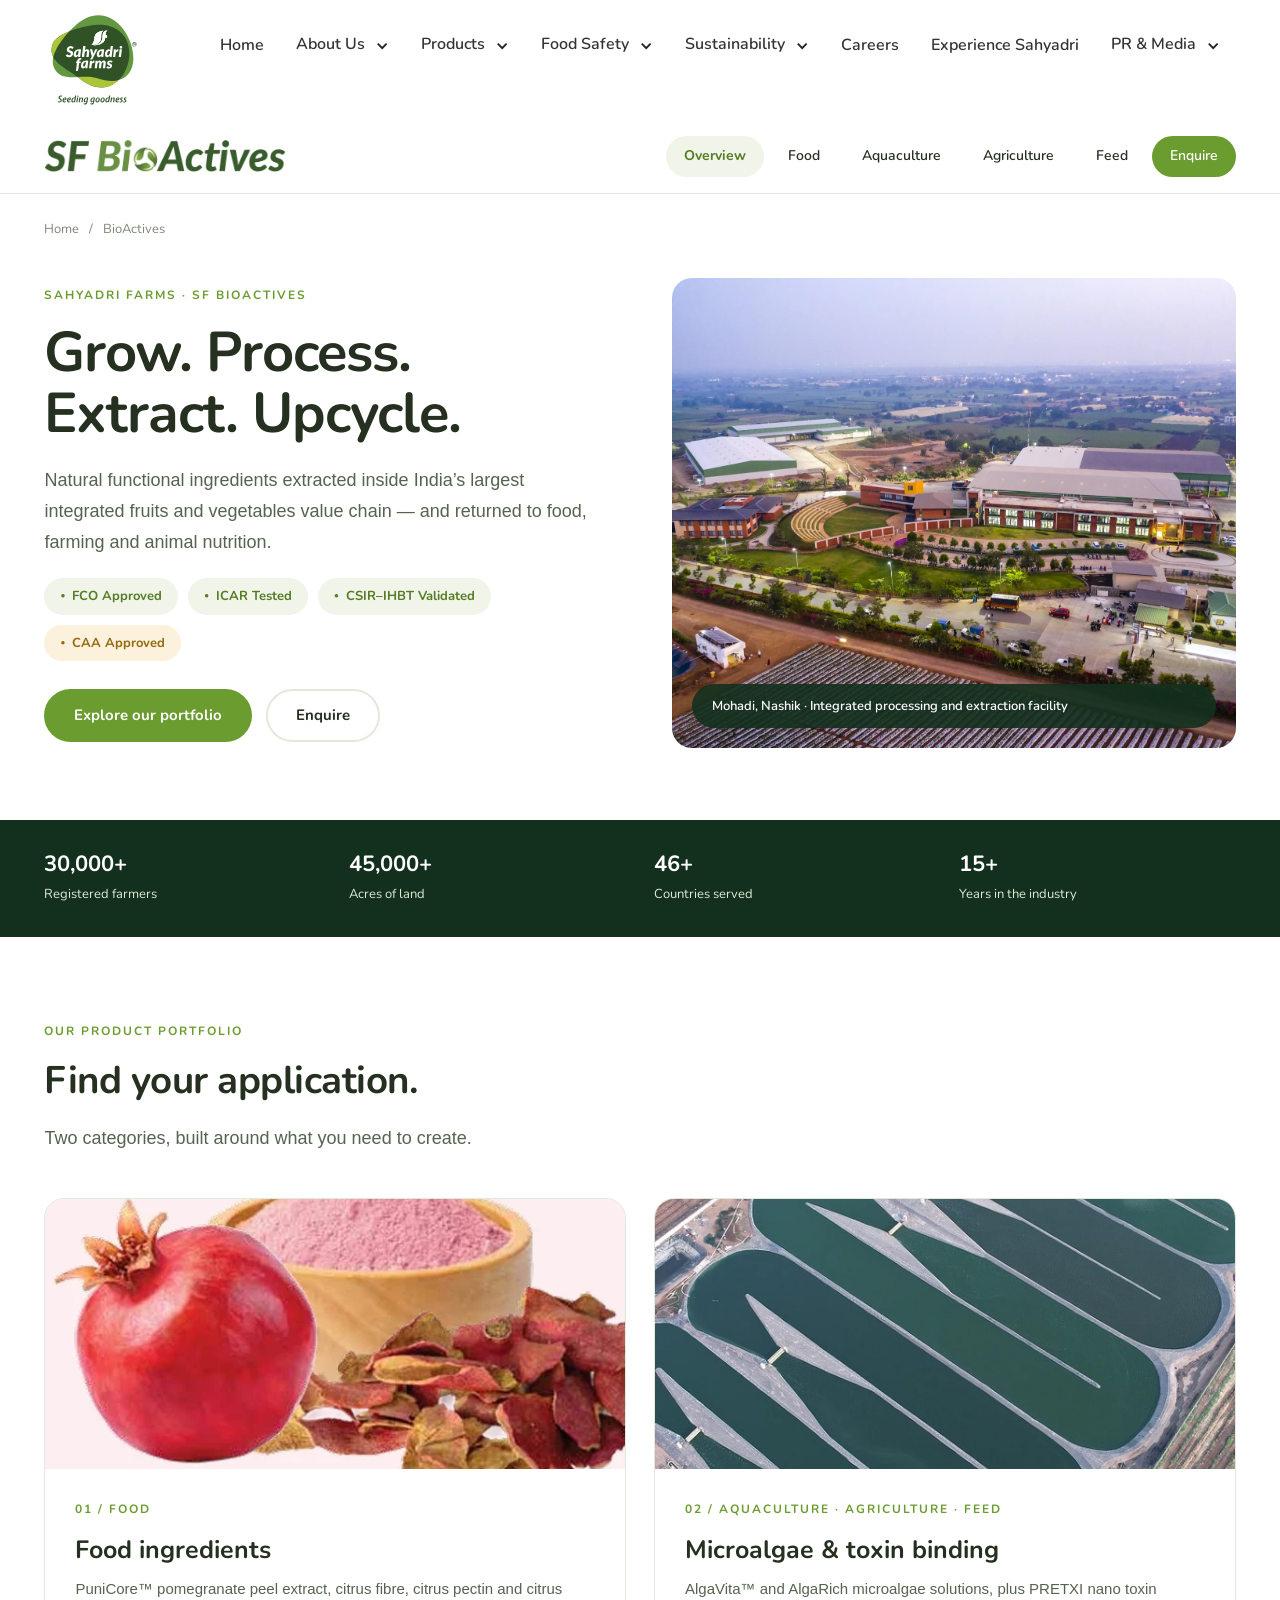
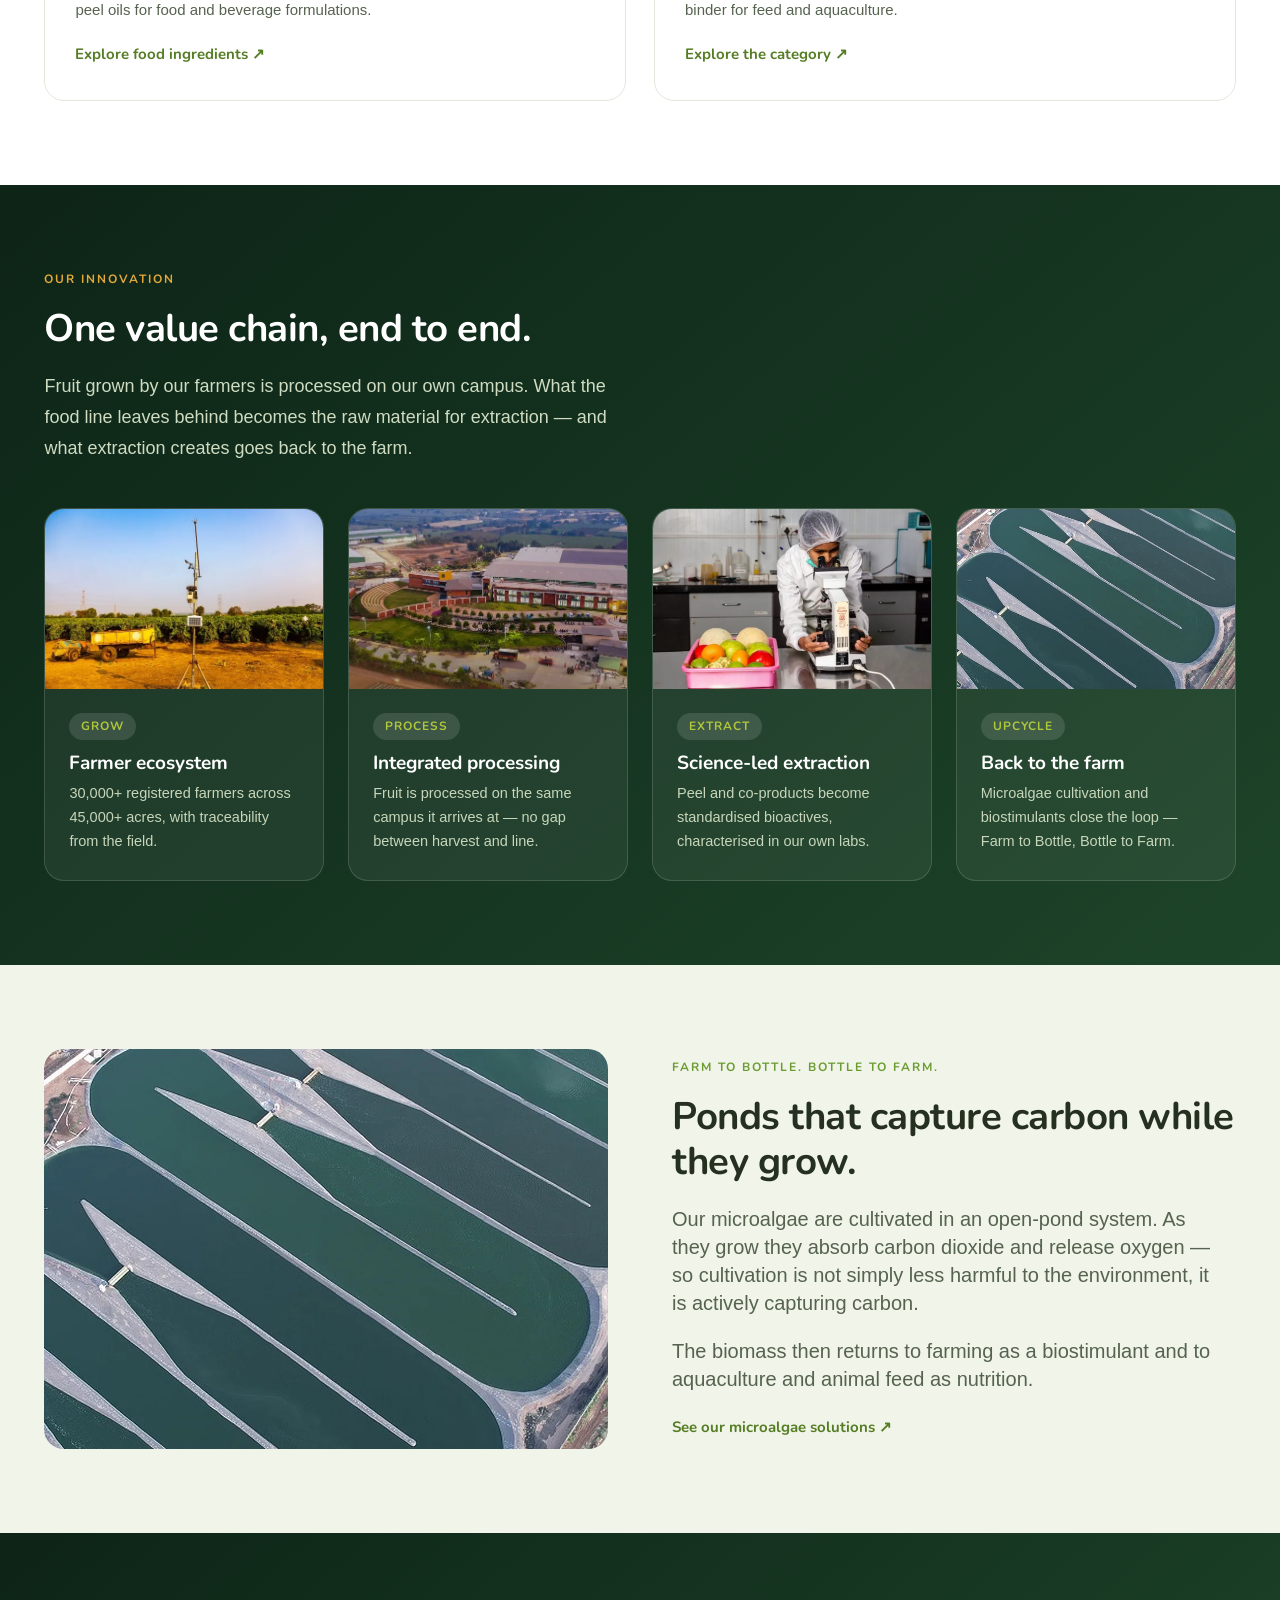
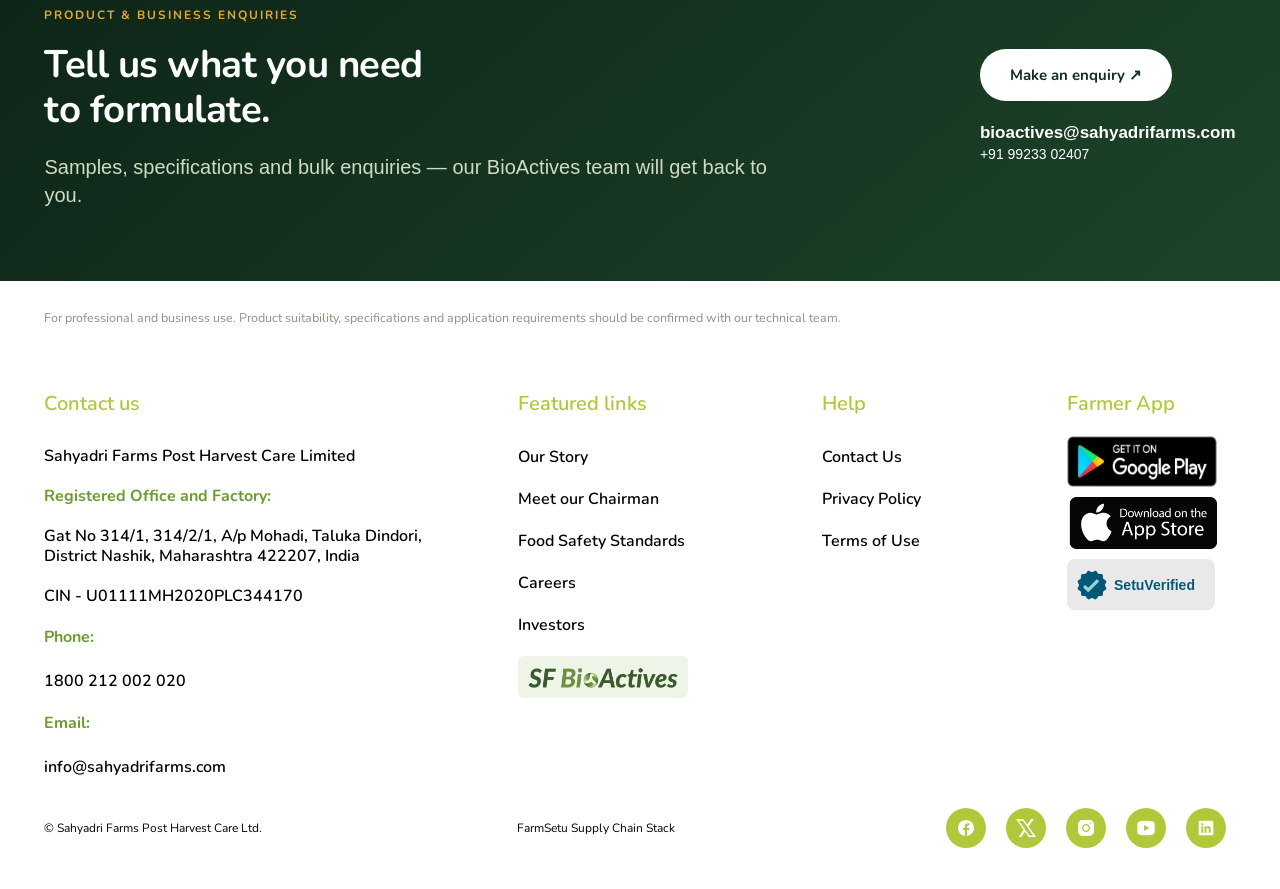
==== bio-actives.html @ c72c494b "Add SF BioActives standalone site Split the SF BioActives section out of the full sfpcl1a.webflow.io" ====
<!DOCTYPE html><html lang="en" data-wf-site="62551fa7bee8db16e944f95d" data-wf-page="6451f20de6ab51c11d7281f7"><head><meta charset="utf-8"><meta name="viewport" content="width=device-width,initial-scale=1"><title>Natural functional ingredients | SF BioActives</title><link rel="icon" href="assets/logo%20(1)%20(2).webp"><link rel="stylesheet" href="assets/site-fonts.css"><link rel="stylesheet" href="assets/webflow-shared.css"><style>.w-webflow-badge{display:none!important}</style><meta name="description" content="Explore food ingredients, microalgae and toxin binder solutions from Sahyadri Farms."><meta property="og:title" content="Natural functional ingredients | SF BioActives"><meta property="og:description" content="Explore food ingredients, microalgae and toxin binder solutions from Sahyadri Farms."><link rel="stylesheet" href="assets/bio-actives.css?v=v15"></head><body><a href="#bio-main" style="position:absolute;left:-10000px" onfocus="this.style.left='12px'" onblur="this.style.left='-10000px'">Skip to content</a><div bind="11a788a2-a2bd-2140-ccd1-12ca644b210e" class="header-section-2"><div data-animation="default" class="navbar11_component w-nav" data-easing2="ease" data-easing="ease" data-collapse="medium" data-w-id="b6bd13ec-e638-4af0-0da8-ce3b8dacf3e6" role="banner" data-duration="400" bind="b6bd13ec-e638-4af0-0da8-ce3b8dacf3e6"><div class="main-header-container"><a href="https://www.sahyadrifarms.com/" class="navbar11_logo-link w-nav-brand"><img src="assets/625cf519082278b79e72983f_Sahyadri_logo_size_5.54_in%20(1)-ai.svg" loading="lazy" alt="" class="main-header-logo"></a><a href="https://www.townscript.com/e/copy-of-the-vineyard-ultra-413204?fbclid=IwAR3aPaO8YxBANcYs_qrwce-fTKvbnLHiBgy1yIb55xZbuguWOdaVI-juPLk" class="navbar11_logo-link-copy w-nav-brand"><img src="assets/SF%20ultra%20marathon%20logo-3.png" loading="lazy" alt="" class="main-header-logo-copy"></a><nav role="navigation" class="navbar11_menu w-nav-menu"><a href="https://www.sahyadrifarms.com/" class="nav-link-caeers w-nav-link"><strong class="text-careers">Home</strong></a><div data-hover="true" data-delay="100" bind="b6bd13ec-e638-4af0-0da8-ce3b8dacf3ed" data-w-id="b6bd13ec-e638-4af0-0da8-ce3b8dacf3ed" class="navbar11_menu-dropdown w-dropdown"><div class="navbar11_dropdown-toggle w-dropdown-toggle"><div bind="b6bd13ec-e638-4af0-0da8-ce3b8dacf3ef" class="dropdown-icon w-icon-dropdown-toggle"></div><div><a href="bio-actives.html"><strong class="bold-text-3">About Us</strong></a></div></div><nav class="navbar11_dropdown-list w-dropdown-list"><div class="navbar11_dropdown-link-list"><a href="https://www.sahyadrifarms.com/about-us/our-story" class="navbar11_dropdown-link w-inline-block"><div class="navbar11_text-wrapper"><div class="text-weight-semibold-3">Our story</div></div></a><a href="https://www.sahyadrifarms.com/about-us/our-team" class="navbar11_dropdown-link w-inline-block"><div class="navbar11_text-wrapper"><div class="text-weight-semibold-3">Our team</div></div></a><a href="https://www.sahyadrifarms.com/about-us/milestones" class="navbar11_dropdown-link w-inline-block"><div class="navbar11_text-wrapper"><div class="text-weight-semibold-3">Milestones</div></div></a><div data-hover="true" data-delay="100" bind="15b63626-a4bf-45bc-46a3-632dfaaf27cf" class="navbar11_menu-dropdown w-dropdown"><div class="navbar11_dropdown-toggle-sub-text w-dropdown-toggle"><div bind="15b63626-a4bf-45bc-46a3-632dfaaf27d1" class="dropdown-icon-copy w-icon-dropdown-toggle"></div><div><a href="bio-actives.html"><strong class="bold-text-3">Infrastructure</strong></a></div></div><nav class="navbar11_dropdown-list-copy w-dropdown-list"><div class="navbar11_dropdown-link-list"><a href="https://www.sahyadrifarms.com/post-harvest-infrastructure" class="navbar11_dropdown-link w-inline-block"><div class="navbar11_text-wrapper"><div class="text-weight-semibold-3">Post Harvest Infrastructure</div></div></a><a href="https://www.sahyadrifarms.com/about-us/infrastructure/ffc" class="navbar11_dropdown-link w-inline-block"><div class="navbar11_text-wrapper"><div class="text-weight-semibold-3">FFC</div></div></a></div></nav></div><a href="https://www.sahyadrifarms.com/about-us/skill-development-centre" class="nav-link-text w-inline-block"><div class="navbar11_text-wrapper"><div class="text-weight-semibold-3">Skill Development Centre</div></div></a><a href="https://www.sahyadrifarms.com/investor-relation" class="navbar11_dropdown-link w-inline-block"><div class="navbar11_text-wrapper"><div class="text-weight-semibold-3">Investor Relation</div></div></a></div></nav></div><div data-hover="true" data-delay="0" bind="0b17d4a0-3c8b-4c86-a14d-f7b609b84024" data-w-id="0b17d4a0-3c8b-4c86-a14d-f7b609b84024" class="navbar11_menu-dropdown w-dropdown"><div class="navbar11_dropdown-toggle w-dropdown-toggle"><div bind="0b17d4a0-3c8b-4c86-a14d-f7b609b84026" class="dropdown-icon w-icon-dropdown-toggle"></div><div><a href="bio-actives.html"><strong class="bold-text-3">Products</strong></a></div></div><nav class="pr-nav-dropdown-productt w-dropdown-list"><div class="w-layout-hflex navbar11_dropdown-link-list"><a id="w-node-da858071-4df8-c5ae-22c6-a2f4bd5f49c7-644b210e" href="https://www.sahyadrifarms.com/products/core-crops" class="navbar11_dropdown-link w-inline-block"><div class="navbar11_text-wrapper"><div class="text-weight-semibold-3">Core Crops</div></div></a><a id="w-node-_67d35d69-6214-52e3-e295-047407137557-644b210e" href="https://www.sahyadrifarms.com/products/fresh-fruits" class="navbar11_dropdown-link w-inline-block"><div class="navbar11_text-wrapper"><div class="text-weight-semibold-3">Fresh Fruits</div></div></a><a id="w-node-af5e341f-6a73-9f05-b60d-8ca0737c4cc0-644b210e" href="https://www.sahyadrifarms.com/products/processed-fruits-and-vegetables" class="navbar11_dropdown-link w-inline-block"><div class="navbar11_text-wrapper"><div class="text-weight-semibold-3">Processed Foods</div></div></a><a id="w-node-e33461f8-f2d6-d352-ce09-63bb4c4eca9b-644b210e" href="https://www.sahyadrifarms.com/products/dry-fruits" class="navbar11_dropdown-link w-inline-block"><div><div class="text-weight-semibold-3 navbar11_text-wrapper">Dry Fruits</div></div></a><a id="w-node-_27b6adea-e498-46dc-8285-75a53d129d1d-644b210e" href="https://www.sahyadrifarms.com/frozen-vegetables-wholesale-preservative-free-fruits" class="navbar11_dropdown-link w-inline-block"><div><div class="text-weight-semibold-3 navbar11_text-wrapper">Kitchen Culture</div></div></a><a id="w-node-_5c007fb4-c5d6-a3aa-c84e-1dca9c32ca34-644b210e" href="https://www.sahyadrifarms.com/juice-farm" class="navbar11_dropdown-link hide w-inline-block"><div><div class="text-weight-semibold-3 navbar11_text-wrapper">The Juice Farm </div></div></a><div data-delay="0" data-hover="true" bind="e8865852-1b2f-7567-b86a-7f9b32fd15e5" class="navbar11_menu-dropdown bio hidden w-dropdown"><div class="navbar11_dropdown-toggle bio w-dropdown-toggle"><div bind="e8865852-1b2f-7567-b86a-7f9b32fd15e7" class="dropdown-icon bio-copy w-icon-dropdown-toggle"></div><div class="bold-text-3">Dried Segment</div></div><nav class="pr-nav-dropdown-productt w-dropdown-list"><div class="navbar11_dropdown-link-list"><a id="w-node-a6696567-4bce-60db-64bb-36cdc163b714-644b210e" href="https://www.sahyadrifarms.com/spray-dried" class="navbar11_dropdown-link w-inline-block"><div class="navbar11_text-wrapper"><div class="text-weight-semibold-3">Spray dried</div></div></a><a id="w-node-_98943e55-61ae-a568-8b3b-99ba9d7e6d6a-644b210e" href="https://www.sahyadrifarms.com/freeze-dried" class="navbar11_dropdown-link w-inline-block"><div class="navbar11_text-wrapper"><div class="text-weight-semibold-3">Freeze dried</div></div></a><a id="w-node-_6061c20e-d2d7-371a-0eae-42ac4a675c36-644b210e" href="https://www.sahyadrifarms.com/solar-dried" class="navbar11_dropdown-link w-inline-block"><div class="navbar11_text-wrapper"><div class="text-weight-semibold-3">Solar Dried</div></div></a></div></nav></div><div data-delay="0" data-hover="true" bind="32a297e1-02e4-374f-309d-8bdbd15b97d5" class="navbar11_menu-dropdown bio w-dropdown"><div class="navbar11_dropdown-toggle bio w-dropdown-toggle"><div bind="32a297e1-02e4-374f-309d-8bdbd15b97d7" class="dropdown-icon bio w-icon-dropdown-toggle"></div><div class="bold-text-3">BioActives</div></div><nav class="pr-nav-dropdown-productt w-dropdown-list"><div class="navbar11_dropdown-link-list"><a id="w-node-_32a297e1-02e4-374f-309d-8bdbd15b97dc-644b210e" href="bio-actives.html" class="navbar11_dropdown-link w-inline-block"><div class="navbar11_text-wrapper"><div class="text-weight-semibold-3">BioActives</div></div></a><a href="bio-actives/food.html" class="navbar11_dropdown-link w-inline-block" data-bio-category="food"><div class="navbar11_text-wrapper"><div class="text-weight-semibold-3">Food</div></div></a><a href="bio-actives/aquaculture-agriculture-feed.html" class="navbar11_dropdown-link w-inline-block" data-bio-category="aquaculture-agriculture-feed"><div class="navbar11_text-wrapper"><div class="text-weight-semibold-3">Aquaculture / Agriculture / Feed Industry</div></div></a><a id="w-node-_32a297e1-02e4-374f-309d-8bdbd15b97e0-644b210e" href="https://www.sahyadrifarms.com/plankorevive" class="navbar11_dropdown-link hide w-inline-block"><div class="navbar11_text-wrapper"><div class="text-weight-semibold-3">Plankorevive</div></div></a><a id="w-node-_32a297e1-02e4-374f-309d-8bdbd15b97e4-644b210e" href="https://www.sahyadrifarms.com/pomegranate-based-bioactives" class="navbar11_dropdown-link hide w-inline-block"><div class="navbar11_text-wrapper"><div class="text-weight-semibold-3">Pomegranate Based Bioactives</div></div></a><a id="w-node-_32a297e1-02e4-374f-309d-8bdbd15b97e8-644b210e" href="https://www.sahyadrifarms.com/citrus-based-bioactives" class="navbar11_dropdown-link hide w-inline-block"><div class="navbar11_text-wrapper"><div class="text-weight-semibold-3">Citrus Based Bioactives</div></div></a></div></nav></div><div data-delay="0" data-hover="true" bind="4d8dec73-fd83-8b3c-1732-9c82c4041ebb" class="navbar11_menu-dropdown bio hidden w-dropdown"><div class="navbar11_dropdown-toggle bio w-dropdown-toggle"><div bind="4d8dec73-fd83-8b3c-1732-9c82c4041ebd" class="dropdown-icon bio w-icon-dropdown-toggle"></div><div class="bold-text-3">Microalgae</div></div><nav class="pr-nav-dropdown-productt w-dropdown-list"><div class="navbar11_dropdown-link-list"><a id="w-node-_4d8dec73-fd83-8b3c-1732-9c82c4041ec2-644b210e" href="https://www.sahyadrifarms.com/microalgae" class="navbar11_dropdown-link w-inline-block"><div class="navbar11_text-wrapper"><div class="text-weight-semibold-3">Agriculture</div></div></a><a id="w-node-_4d8dec73-fd83-8b3c-1732-9c82c4041ec6-644b210e" href="https://www.sahyadrifarms.com/plankorevive" class="navbar11_dropdown-link hide w-inline-block"><div class="navbar11_text-wrapper"><div class="text-weight-semibold-3">Plankorevive</div></div></a><a id="w-node-_4d8dec73-fd83-8b3c-1732-9c82c4041eca-644b210e" href="https://www.sahyadrifarms.com/aquaculture" class="navbar11_dropdown-link w-inline-block"><div class="navbar11_text-wrapper"><div class="text-weight-semibold-3">Aquaculture</div></div></a></div></nav></div></div></nav></div><div data-hover="true" data-delay="100" bind="048e5941-d92e-407d-7ae7-375a465c8fdf" data-w-id="048e5941-d92e-407d-7ae7-375a465c8fdf" class="navbar11_menu-dropdown w-dropdown"><div class="navbar11_dropdown-toggle w-dropdown-toggle"><div bind="048e5941-d92e-407d-7ae7-375a465c8fe1" class="dropdown-icon w-icon-dropdown-toggle"></div><div><a href="bio-actives.html"><strong class="bold-text-3">Food Safety</strong></a></div></div><nav class="navbar_dropdown w-dropdown-list"><div class="navbar11_dropdown-link-list"><a href="https://www.sahyadrifarms.com/food-safety/standards" class="navbar11_dropdown-link w-inline-block"><div class="navbar11_text-wrapper"><div class="text-weight-semibold-3">Standards</div></div></a><a href="https://www.sahyadrifarms.com/food-safety/traceability" class="navbar11_dropdown-link w-inline-block"><div class="navbar11_text-wrapper"><div class="text-weight-semibold-3">Traceability</div></div></a></div></nav></div><div data-hover="true" data-delay="100" bind="50d8fd95-9f67-b42e-c43a-90d43d9ea6a4" class="navbar11_menu-dropdown w-dropdown"><div class="navbar11_dropdown-toggle w-dropdown-toggle"><div bind="50d8fd95-9f67-b42e-c43a-90d43d9ea6a6" class="dropdown-icon w-icon-dropdown-toggle"></div><div><a href="bio-actives.html"><strong class="bold-text-3">Sustainability</strong></a></div></div><nav class="navbar_dropdown w-dropdown-list"><div class="navbar11_dropdown-link-list"><a href="https://www.sahyadrifarms.com/sustainability/environment" class="navbar11_dropdown-link w-inline-block"><div class="navbar11_text-wrapper"><div class="text-weight-semibold-3">Environment</div></div></a><a href="https://www.sahyadrifarms.com/sustainability/transparency-and-fair-equity" class="navbar11_dropdown-link w-inline-block"><div class="navbar11_text-wrapper"><div class="text-weight-semibold-3">Transparency and Fair Equity</div></div></a><a href="https://www.sahyadrifarms.com/expert-association" class="navbar11_dropdown-link w-inline-block"><div class="navbar11_text-wrapper"><div class="text-weight-semibold-3">Association with Experts</div></div></a></div></nav></div><a href="https://www.sahyadrifarms.com/careers" class="nav-link-caeers w-nav-link"><strong class="text-careers">Careers</strong></a><a href="https://www.sahyadrifarms.com/experience-sahyadri" class="nav-link-caeers w-nav-link"><strong class="text-careers">Experience Sahyadri</strong></a><a href="https://www.sahyadrifarms.com/pr-media" class="nav-link-caeers pr-media w-nav-link"><strong class="text-careers">PR &amp; Media</strong></a><div data-hover="true" data-delay="100" bind="dc3a9e29-e383-077d-5385-e776fe84f732" class="navbar11_menu-dropdown w-dropdown"><div class="navbar11_dropdown-toggle w-dropdown-toggle"><div bind="dc3a9e29-e383-077d-5385-e776fe84f734" class="dropdown-icon w-icon-dropdown-toggle"></div><div><a href="bio-actives.html"><strong class="bold-text-3">PR &amp; Media</strong></a></div></div><nav class="navbar_dropdown w-dropdown-list"><div class="navbar11_dropdown-link-list"><a href="https://www.sahyadrifarms.com/pr-media" class="navbar11_dropdown-link w-inline-block"><div class="navbar11_text-wrapper"><div class="text-weight-semibold-3">PR &amp; Media</div></div></a><a href="https://www.sahyadrifarms.com/blog" class="navbar11_dropdown-link w-inline-block"><div class="navbar11_text-wrapper"><div class="text-weight-semibold-3">Blogs</div></div></a></div></nav></div></nav><div class="navbar11_menu-button w-nav-button"><div class="menu-icon1"><div class="menu-icon1_line-top"></div><div class="menu-icon1_line-middle"><div class="menu-icon_line-middle-inner"></div></div><div class="menu-icon1_line-bottom"></div></div></div></div></div></div><main class="ba" id="bio-main"><div class="ba-bar"><div class="ba-wrap"><a class="ba-brand" href="bio-actives.html"><img src="assets/SFB_logo-2.png" alt="SF BioActives"></a><nav class="ba-nav" aria-label="Bio-Actives"><a href="bio-actives.html" aria-current="page">Overview</a><a href="bio-actives/food.html">Food</a><a href="bio-actives/aquaculture-agriculture-feed.html#aquaculture">Aquaculture</a><a href="bio-actives/aquaculture-agriculture-feed.html#agriculture">Agriculture</a><a href="bio-actives/aquaculture-agriculture-feed.html#feed">Feed</a><a class="ba-nav-cta" href="#enquire">Enquire</a></nav></div></div><div class="ba-wrap"><nav class="ba-crumbs" aria-label="Breadcrumb"><a href="https://www.sahyadrifarms.com/">Home</a><span>/</span><span aria-current="page">BioActives</span></nav><section class="ba-hero"><div><div class="ba-eyebrow">Sahyadri Farms · SF BioActives</div><h1>Grow. Process.<br>Extract. Upcycle.</h1><p class="ba-lead">Natural functional ingredients extracted inside India’s largest integrated fruits and vegetables value chain — and returned to food, farming and animal nutrition.</p><div class="ba-badges"><span class="ba-badge">FCO Approved</span><span class="ba-badge">ICAR Tested</span><span class="ba-badge">CSIR–IHBT Validated</span><span class="ba-badge gold">CAA Approved</span></div><div class="ba-actions"><a class="ba-button" href="#categories">Explore our portfolio</a><a class="ba-button outline" href="mailto:bioactives@sahyadrifarms.com">Enquire</a></div></div><div class="ba-hero-media"><img src="assets/bio-actives/overview-hero.webp" alt="Aerial view of the Sahyadri Farms integrated processing and extraction facility at Mohadi, Nashik" loading="eager" decoding="async" width="1800" height="1199"><div class="ba-caption">Mohadi, Nashik · Integrated processing and extraction facility</div></div></section></div><div class="ba-strip"><div class="ba-wrap"><div><b>30,000+</b><span>Registered farmers</span></div><div><b>45,000+</b><span>Acres of land</span></div><div><b>46+</b><span>Countries served</span></div><div><b>15+</b><span>Years in the industry</span></div></div></div><section class="ba-section" id="categories"><div class="ba-wrap"><div class="ba-intro"><div class="ba-eyebrow">Our product portfolio</div><h2>Find your application.</h2><p class="ba-lead">Two categories, built around what you need to create.</p></div><div class="ba-categories"><a class="ba-category" href="bio-actives/food.html"><img src="assets/bio-actives/pomegranate.webp" alt="Pomegranate fruit with pomegranate peel extract powder and dried peel" loading="lazy" decoding="async"><div class="ba-category-body"><div class="ba-eyebrow">01 / Food</div><h3>Food ingredients</h3><p>PuniCore™ pomegranate peel extract, citrus fibre, citrus pectin and citrus peel oils for food and beverage formulations.</p><span class="ba-text-link">Explore food ingredients ↗</span></div></a><a class="ba-category" href="bio-actives/aquaculture-agriculture-feed.html"><img src="assets/bio-actives/ponds-wide.webp" alt="Open-pond microalgae cultivation system at Sahyadri Farms" loading="lazy" decoding="async"><div class="ba-category-body"><div class="ba-eyebrow">02 / Aquaculture · Agriculture · Feed</div><h3>Microalgae &amp; toxin binding</h3><p>AlgaVita™ and AlgaRich microalgae solutions, plus PRETXI nano toxin binder for feed and aquaculture.</p><span class="ba-text-link">Explore the category ↗</span></div></a></div></div></section><section class="ba-section forest" id="innovation"><div class="ba-wrap"><div class="ba-intro"><div class="ba-eyebrow">Our innovation</div><h2>One value chain, end to end.</h2><p class="ba-lead">Fruit grown by our farmers is processed on our own campus. What the food line leaves behind becomes the raw material for extraction — and what extraction creates goes back to the farm.</p></div><div class="ba-steps"><div class="ba-step"><img src="assets/bio-actives/rd-farm.webp" alt="Sahyadri Farms research and development farm with field monitoring station" loading="lazy" decoding="async"><div class="ba-step-body"><span class="ba-number">GROW</span><h3>Farmer ecosystem</h3><p>30,000+ registered farmers across 45,000+ acres, with traceability from the field.</p></div></div><div class="ba-step"><img src="assets/bio-actives/campus.webp" alt="Aerial view of the Sahyadri Farms processing campus" loading="lazy" decoding="async"><div class="ba-step-body"><span class="ba-number">PROCESS</span><h3>Integrated processing</h3><p>Fruit is processed on the same campus it arrives at — no gap between harvest and line.</p></div></div><div class="ba-step"><img src="assets/bio-actives/lab.webp" alt="Scientist analysing fruit samples in the Sahyadri Farms laboratory" loading="lazy" decoding="async"><div class="ba-step-body"><span class="ba-number">EXTRACT</span><h3>Science-led extraction</h3><p>Peel and co-products become standardised bioactives, characterised in our own labs.</p></div></div><div class="ba-step"><img src="assets/bio-actives/ponds-wide.webp" alt="Open microalgae cultivation ponds absorbing carbon dioxide" loading="lazy" decoding="async"><div class="ba-step-body"><span class="ba-number">UPCYCLE</span><h3>Back to the farm</h3><p>Microalgae cultivation and biostimulants close the loop — Farm to Bottle, Bottle to Farm.</p></div></div></div></div></section><section class="ba-section sage" id="circular"><div class="ba-wrap ba-split"><div><img src="assets/bio-actives/ponds-wide.webp" alt="Aerial view of the open-pond microalgae cultivation system" loading="lazy" decoding="async"></div><div><div class="ba-eyebrow">Farm to Bottle. Bottle to Farm.</div><h2>Ponds that capture carbon while they grow.</h2><p>Our microalgae are cultivated in an open-pond system. As they grow they absorb carbon dioxide and release oxygen — so cultivation is not simply less harmful to the environment, it is actively capturing carbon.</p><p>The biomass then returns to farming as a biostimulant and to aquaculture and animal feed as nutrition.</p><a class="ba-text-link" href="bio-actives/aquaculture-agriculture-feed.html#microalgae">See our microalgae solutions ↗</a></div></div></section><section class="ba-cta" id="enquire"><div class="ba-wrap"><div><div class="ba-eyebrow">Product &amp; business enquiries</div><h2>Tell us what you need<br>to formulate.</h2><p>Samples, specifications and bulk enquiries — our BioActives team will get back to you.</p></div><div><a class="ba-button light" href="mailto:bioactives@sahyadrifarms.com">Make an enquiry ↗</a><p class="ba-contact"><a href="mailto:bioactives@sahyadrifarms.com">bioactives@sahyadrifarms.com</a></p><p class="ba-small"><a href="tel:+919923302407">+91 99233 02407</a></p></div></div></section><div class="ba-wrap ba-disclaimer">For professional and business use. Product suitability, specifications and application requirements should be confirmed with our technical team.</div></main><div bind="1a312444-901e-8555-bbf1-504a9a10fdab" class="main-footer"><div class="footer-contianer"><div class="w-layout-grid footer-grid-01"><div id="w-node-_1a312444-901e-8555-bbf1-504a9a10fdb7-9a10fdab" class="footer-column-2"><div class="footer-title">Contact us</div><a href="bio-actives.html" class="footer-link-copy">Sahyadri Farms Post Harvest Care Limited<br><strong><br>Registered Office and Factory:<br></strong>‍<br>Gat No 314/1, 314/2/1, A/p Mohadi, Taluka Dindori, <br>District Nashik, Maharashtra 422207, India<br><br>CIN - U01111MH2020PLC344170</a><a href="bio-actives.html" class="footer-link-6"><strong>Phone:<br>‍<br></strong>1800 212 002 020</a><a href="mailto:info@sahyadrifarms.com" class="footer-link-6"><strong>Email:<br>‍<br></strong>info@sahyadrifarms.com</a></div><div class="footer-column-links"><div class="footer-title">Featured links</div><a href="https://www.sahyadrifarms.com/about-us/our-story" class="footer-link-6">Our Story</a><a href="https://www.sahyadrifarms.com/about-us/our-team" class="footer-link-6">Meet our Chairman</a><a href="https://www.sahyadrifarms.com/food-safety/standards" class="footer-link-6">Food Safety Standards</a><a href="https://www.sahyadrifarms.com/careers" class="footer-link-6">Careers</a><a href="https://www.sahyadrifarms.com/investors" class="footer-link-6">Investors</a><a href="https://www.sahyadrifarms.com/bio-actives" class="sf_bio-link w-inline-block"><div class="logo-container"><img src="assets/SFB_logo-2.png" loading="lazy" sizes="(max-width: 479px) 100vw, (max-width: 1439px) 49vw, 50vw" alt="" class="bio-active-logo"></div></a></div><div id="w-node-_1a312444-901e-8555-bbf1-504a9a10fdda-9a10fdab" class="footer-column-help"><div class="footer-title">Help</div><a href="https://www.sahyadrifarms.com/contact-us" class="footer-link-6">Contact Us</a><a href="https://www.sahyadrifarms.com/privacy-policy" class="footer-link-6">Privacy Policy</a><a href="https://www.sahyadrifarms.com/terms-of-use" class="footer-link-6">Terms of Use</a></div><div id="w-node-_3320db21-c37c-c5e6-de27-a47f0c8a517e-9a10fdab" class="footer-column-for-playstore"><div class="footer-title">Farmer App</div><div class="playstore-and-appstore"><a href="https://play.google.com/store/apps/details?id=co.setu.farm" target="_blank" class="app-link w-inline-block"><img src="assets/6260ef4f200c64facaf15855_google_play.webp" loading="lazy" alt="Download SetuFarm App" class="play-store-icon"></a><a href="https://apps.apple.com/in/app/setufarm/id1622183900" target="_blank" class="appstore_link w-inline-block"><img src="assets/app-store-logo.webp" loading="lazy" sizes="(max-width: 479px) 0px, 100vw" alt="Download SetuFarm App" class="apple-icon"></a><a href="https://app.setu.farm/" bind="7660f966-90d2-7f04-cf1f-6906bfbca9ed" class="cta_hero-button footer hide w-button">Enterprise Login</a><a href="https://www.setu.network/sahyadri-farms-profile.html" target="_blank" class="setu-verified-link w-inline-block"><div class="setu-verified"><img width="25" height="" alt="setu verified " src="assets/642a758d7473913bde2e11a3_SetuVerified.svg" loading="lazy" class="verified-logo"><h2 class="heading-65">SetuVerified</h2></div></a></div></div></div><div class="footer-bottom"><a href="https://www.sahyadrifarms.com/terms-of-use" class="secondary-link">© Sahyadri Farms Post Harvest Care Ltd.<br></a><a href="https://farmsetu.co" target="_blank" class="secondary-link middle">FarmSetu Supply Chain Stack</a><div class="footer-social-logo"><a href="https://www.facebook.com/SahyadriFarms/" target="_blank" class="social-link-2 w-inline-block"><img src="assets/icons8-facebook%20(1).svg" alt="" class="social-icon"></a><a href="https://twitter.com/SahyadriFarms" target="_blank" class="social-link-2 w-inline-block"><img src="assets/twitter-icon.svg" alt="" class="social-icon"></a><a href="https://www.instagram.com/sahyadrifarms/" target="_blank" class="social-link-2 w-inline-block"><img src="assets/icons8-instagram.svg" alt="" class="social-icon"></a><a href="https://www.youtube.com/c/SahyadriFarms" target="_blank" class="social-link-2 w-inline-block"><img src="assets/icons8-youtube.svg" alt="" class="social-icon"></a><a href="https://www.linkedin.com/company/sahyadri-farmers-producer-company-limited" target="_blank" class="social-link-2 w-inline-block"><img src="assets/icons8-linkedin.svg" alt="" class="social-icon"></a></div></div></div></div><script src="assets/jquery-site.js"></script><script src="assets/webflow-site.js"></script><script src="assets/bio-actives.js?v=v15" defer></script></body></html>
---- assets/site-fonts.css ----
@font-face {
  font-family: 'Nunito';
  font-style: normal;
  font-weight: 400;
  font-display: swap;
  src: url(site-nunito-0.ttf) format('truetype');
}
@font-face {
  font-family: 'Nunito';
  font-style: normal;
  font-weight: 600;
  font-display: swap;
  src: url(site-nunito-1.ttf) format('truetype');
}
@font-face {
  font-family: 'Nunito';
  font-style: normal;
  font-weight: 700;
  font-display: swap;
  src: url(site-nunito-2.ttf) format('truetype');
}
---- assets/webflow-shared.css ----
html {
  -webkit-text-size-adjust: 100%;
  -ms-text-size-adjust: 100%;
  font-family: sans-serif;
}

body {
  margin: 0;
}

article, aside, details, figcaption, figure, footer, header, hgroup, main, menu, nav, section, summary {
  display: block;
}

audio, canvas, progress, video {
  vertical-align: baseline;
  display: inline-block;
}

audio:not([controls]) {
  height: 0;
  display: none;
}

[hidden], template {
  display: none;
}

a {
  background-color: #0000;
}

a:active, a:hover {
  outline: 0;
}

abbr[title] {
  border-bottom: 1px dotted;
}

b, strong {
  font-weight: bold;
}

dfn {
  font-style: italic;
}

h1 {
  margin: .67em 0;
  font-size: 2em;
}

mark {
  color: #000;
  background: #ff0;
}

small {
  font-size: 80%;
}

sub, sup {
  vertical-align: baseline;
  font-size: 75%;
  line-height: 0;
  position: relative;
}

sup {
  top: -.5em;
}

sub {
  bottom: -.25em;
}

img {
  border: 0;
}

svg:not(:root) {
  overflow: hidden;
}

hr {
  box-sizing: content-box;
  height: 0;
}

pre {
  overflow: auto;
}

code, kbd, pre, samp {
  font-family: monospace;
  font-size: 1em;
}

button, input, optgroup, select, textarea {
  color: inherit;
  font: inherit;
  margin: 0;
}

button {
  overflow: visible;
}

button, select {
  text-transform: none;
}

button, html input[type="button"], input[type="reset"] {
  -webkit-appearance: button;
  cursor: pointer;
}

button[disabled], html input[disabled] {
  cursor: default;
}

button::-moz-focus-inner, input::-moz-focus-inner {
  border: 0;
  padding: 0;
}

input {
  line-height: normal;
}

input[type="checkbox"], input[type="radio"] {
  box-sizing: border-box;
  padding: 0;
}

input[type="number"]::-webkit-inner-spin-button, input[type="number"]::-webkit-outer-spin-button {
  height: auto;
}

input[type="search"] {
  -webkit-appearance: none;
}

input[type="search"]::-webkit-search-cancel-button, input[type="search"]::-webkit-search-decoration {
  -webkit-appearance: none;
}

legend {
  border: 0;
  padding: 0;
}

textarea {
  overflow: auto;
}

optgroup {
  font-weight: bold;
}

table {
  border-collapse: collapse;
  border-spacing: 0;
}

td, th {
  padding: 0;
}

@font-face {
  font-family: webflow-icons;
  src: url("[data-uri]") format("truetype");
  font-weight: normal;
  font-style: normal;
}

[class^="w-icon-"], [class*=" w-icon-"] {
  speak: none;
  font-variant: normal;
  text-transform: none;
  -webkit-font-smoothing: antialiased;
  -moz-osx-font-smoothing: grayscale;
  font-style: normal;
  font-weight: normal;
  line-height: 1;
  font-family: webflow-icons !important;
}

.w-icon-slider-right:before {
  content: "";
}

.w-icon-slider-left:before {
  content: "";
}

.w-icon-nav-menu:before {
  content: "";
}

.w-icon-arrow-down:before, .w-icon-dropdown-toggle:before {
  content: "";
}

.w-icon-file-upload-remove:before {
  content: "";
}

.w-icon-file-upload-icon:before {
  content: "";
}

* {
  box-sizing: border-box;
}

html {
  height: 100%;
}

body {
  color: #333;
  background-color: #fff;
  min-height: 100%;
  margin: 0;
  font-family: Arial, sans-serif;
  font-size: 14px;
  line-height: 20px;
}

img {
  vertical-align: middle;
  max-width: 100%;
  display: inline-block;
}

html.w-mod-touch * {
  background-attachment: scroll !important;
}

.w-block {
  display: block;
}

.w-inline-block {
  max-width: 100%;
  display: inline-block;
}

.w-clearfix:before, .w-clearfix:after {
  content: " ";
  grid-area: 1 / 1 / 2 / 2;
  display: table;
}

.w-clearfix:after {
  clear: both;
}

.w-hidden {
  display: none;
}

.w-button {
  color: #fff;
  line-height: inherit;
  cursor: pointer;
  background-color: #3898ec;
  border: 0;
  border-radius: 0;
  padding: 9px 15px;
  text-decoration: none;
  display: inline-block;
}

input.w-button {
  -webkit-appearance: button;
}

html[data-w-dynpage] [data-w-cloak] {
  color: #0000 !important;
}

.w-code-block {
  margin: unset;
}

pre.w-code-block code {
  all: inherit;
}

pre.w-code-block code > span {
  display: block !important;
}

.w-optimization {
  display: contents;
}

.w-webflow-badge, .w-webflow-badge > img {
  box-sizing: unset;
  width: unset;
  height: unset;
  max-height: unset;
  max-width: unset;
  min-height: unset;
  min-width: unset;
  margin: unset;
  padding: unset;
  float: unset;
  clear: unset;
  border: unset;
  border-radius: unset;
  background: unset;
  background-image: unset;
  background-position: unset;
  background-size: unset;
  background-repeat: unset;
  background-origin: unset;
  background-clip: unset;
  background-attachment: unset;
  background-color: unset;
  box-shadow: unset;
  transform: unset;
  direction: unset;
  font-family: unset;
  font-weight: unset;
  color: unset;
  font-size: unset;
  line-height: unset;
  font-style: unset;
  font-variant: unset;
  text-align: unset;
  letter-spacing: unset;
  -webkit-text-decoration: unset;
  text-decoration: unset;
  text-indent: unset;
  text-transform: unset;
  list-style-type: unset;
  text-shadow: unset;
  vertical-align: unset;
  cursor: unset;
  white-space: unset;
  word-break: unset;
  word-spacing: unset;
  word-wrap: unset;
  transition: unset;
}

.w-webflow-badge {
  white-space: nowrap;
  cursor: pointer;
  box-shadow: 0 0 0 1px #0000001a, 0 1px 3px #0000001a;
  visibility: visible !important;
  opacity: 1 !important;
  z-index: 2147483647 !important;
  color: #aaadb0 !important;
  width: auto !important;
  height: auto !important;
  overflow: unset !important;
  background-color: #fff !important;
  border-radius: 3px !important;
  margin: 0 !important;
  padding: 6px !important;
  font-size: 12px !important;
  line-height: 14px !important;
  text-decoration: none !important;
  display: inline-block !important;
  position: fixed !important;
  inset: auto 12px 12px auto !important;
  transform: none !important;
}

.w-webflow-badge > img {
  position: unset;
  visibility: unset !important;
  opacity: 1 !important;
  vertical-align: middle !important;
  display: inline-block !important;
}

h1, h2, h3, h4, h5, h6 {
  margin-bottom: 10px;
  font-weight: bold;
}

h1 {
  margin-top: 20px;
  font-size: 38px;
  line-height: 44px;
}

h2 {
  margin-top: 20px;
  font-size: 32px;
  line-height: 36px;
}

h3 {
  margin-top: 20px;
  font-size: 24px;
  line-height: 30px;
}

h4 {
  margin-top: 10px;
  font-size: 18px;
  line-height: 24px;
}

h5 {
  margin-top: 10px;
  font-size: 14px;
  line-height: 20px;
}

h6 {
  margin-top: 10px;
  font-size: 12px;
  line-height: 18px;
}

p {
  margin-top: 0;
  margin-bottom: 10px;
}

blockquote {
  border-left: 5px solid #e2e2e2;
  margin: 0 0 10px;
  padding: 10px 20px;
  font-size: 18px;
  line-height: 22px;
}

figure {
  margin: 0 0 10px;
}

figcaption {
  text-align: center;
  margin-top: 5px;
}

ul, ol {
  margin-top: 0;
  margin-bottom: 10px;
  padding-left: 40px;
}

.w-list-unstyled {
  padding-left: 0;
  list-style: none;
}

.w-embed:before, .w-embed:after {
  content: " ";
  grid-area: 1 / 1 / 2 / 2;
  display: table;
}

.w-embed:after {
  clear: both;
}

.w-video {
  width: 100%;
  padding: 0;
  position: relative;
}

.w-video iframe, .w-video object, .w-video embed {
  border: none;
  width: 100%;
  height: 100%;
  position: absolute;
  top: 0;
  left: 0;
}

fieldset {
  border: 0;
  margin: 0;
  padding: 0;
}

button, [type="button"], [type="reset"] {
  cursor: pointer;
  -webkit-appearance: button;
  border: 0;
}

.w-form {
  margin: 0 0 15px;
}

.w-form-done {
  text-align: center;
  background-color: #ddd;
  padding: 20px;
  display: none;
}

.w-form-fail {
  background-color: #ffdede;
  margin-top: 10px;
  padding: 10px;
  display: none;
}

label {
  margin-bottom: 5px;
  font-weight: bold;
  display: block;
}

.w-input, .w-select {
  color: #333;
  vertical-align: middle;
  background-color: #fff;
  border: 1px solid #ccc;
  width: 100%;
  height: 38px;
  margin-bottom: 10px;
  padding: 8px 12px;
  font-size: 14px;
  line-height: 1.42857;
  display: block;
}

.w-input::placeholder, .w-select::placeholder {
  color: #999;
}

.w-input:focus, .w-select:focus {
  border-color: #3898ec;
  outline: 0;
}

.w-input[disabled], .w-select[disabled], .w-input[readonly], .w-select[readonly], fieldset[disabled] .w-input, fieldset[disabled] .w-select {
  cursor: not-allowed;
}

.w-input[disabled]:not(.w-input-disabled), .w-select[disabled]:not(.w-input-disabled), .w-input[readonly], .w-select[readonly], fieldset[disabled]:not(.w-input-disabled) .w-input, fieldset[disabled]:not(.w-input-disabled) .w-select {
  background-color: #eee;
}

textarea.w-input, textarea.w-select {
  height: auto;
}

.w-select {
  background-color: #f3f3f3;
}

.w-select[multiple] {
  height: auto;
}

.w-form-label {
  cursor: pointer;
  margin-bottom: 0;
  font-weight: normal;
  display: inline-block;
}

.w-radio {
  margin-bottom: 5px;
  padding-left: 20px;
  display: block;
}

.w-radio:before, .w-radio:after {
  content: " ";
  grid-area: 1 / 1 / 2 / 2;
  display: table;
}

.w-radio:after {
  clear: both;
}

.w-radio-input {
  float: left;
  margin: 3px 0 0 -20px;
  line-height: normal;
}

.w-file-upload {
  margin-bottom: 10px;
  display: block;
}

.w-file-upload-input {
  opacity: 0;
  z-index: -100;
  width: .1px;
  height: .1px;
  position: absolute;
  overflow: hidden;
}

.w-file-upload-default, .w-file-upload-uploading, .w-file-upload-success {
  color: #333;
  display: inline-block;
}

.w-file-upload-error {
  margin-top: 10px;
  display: block;
}

.w-file-upload-default.w-hidden, .w-file-upload-uploading.w-hidden, .w-file-upload-error.w-hidden, .w-file-upload-success.w-hidden {
  display: none;
}

.w-file-upload-uploading-btn {
  cursor: pointer;
  background-color: #fafafa;
  border: 1px solid #ccc;
  margin: 0;
  padding: 8px 12px;
  font-size: 14px;
  font-weight: normal;
  display: flex;
}

.w-file-upload-file {
  background-color: #fafafa;
  border: 1px solid #ccc;
  flex-grow: 1;
  justify-content: space-between;
  margin: 0;
  padding: 8px 9px 8px 11px;
  display: flex;
}

.w-file-upload-file-name {
  font-size: 14px;
  font-weight: normal;
  display: block;
}

.w-file-remove-link {
  cursor: pointer;
  width: auto;
  height: auto;
  margin-top: 3px;
  margin-left: 10px;
  padding: 3px;
  display: block;
}

.w-icon-file-upload-remove {
  margin: auto;
  font-size: 10px;
}

.w-file-upload-error-msg {
  color: #ea384c;
  padding: 2px 0;
  display: inline-block;
}

.w-file-upload-info {
  padding: 0 12px;
  line-height: 38px;
  display: inline-block;
}

.w-file-upload-label {
  cursor: pointer;
  background-color: #fafafa;
  border: 1px solid #ccc;
  margin: 0;
  padding: 8px 12px;
  font-size: 14px;
  font-weight: normal;
  display: inline-block;
}

.w-icon-file-upload-icon, .w-icon-file-upload-uploading {
  width: 20px;
  margin-right: 8px;
  display: inline-block;
}

.w-icon-file-upload-uploading {
  height: 20px;
}

.w-container {
  max-width: 940px;
  margin-left: auto;
  margin-right: auto;
}

.w-container:before, .w-container:after {
  content: " ";
  grid-area: 1 / 1 / 2 / 2;
  display: table;
}

.w-container:after {
  clear: both;
}

.w-container .w-row {
  margin-left: -10px;
  margin-right: -10px;
}

.w-row:before, .w-row:after {
  content: " ";
  grid-area: 1 / 1 / 2 / 2;
  display: table;
}

.w-row:after {
  clear: both;
}

.w-row .w-row {
  margin-left: 0;
  margin-right: 0;
}

.w-col {
  float: left;
  width: 100%;
  min-height: 1px;
  padding-left: 10px;
  padding-right: 10px;
  position: relative;
}

.w-col .w-col {
  padding-left: 0;
  padding-right: 0;
}

.w-col-1 {
  width: 8.33333%;
}

.w-col-2 {
  width: 16.6667%;
}

.w-col-3 {
  width: 25%;
}

.w-col-4 {
  width: 33.3333%;
}

.w-col-5 {
  width: 41.6667%;
}

.w-col-6 {
  width: 50%;
}

.w-col-7 {
  width: 58.3333%;
}

.w-col-8 {
  width: 66.6667%;
}

.w-col-9 {
  width: 75%;
}

.w-col-10 {
  width: 83.3333%;
}

.w-col-11 {
  width: 91.6667%;
}

.w-col-12 {
  width: 100%;
}

.w-hidden-main {
  display: none !important;
}

@media screen and (max-width: 991px) {
  .w-container {
    max-width: 728px;
  }

  .w-hidden-main {
    display: inherit !important;
  }

  .w-hidden-medium {
    display: none !important;
  }

  .w-col-medium-1 {
    width: 8.33333%;
  }

  .w-col-medium-2 {
    width: 16.6667%;
  }

  .w-col-medium-3 {
    width: 25%;
  }

  .w-col-medium-4 {
    width: 33.3333%;
  }

  .w-col-medium-5 {
    width: 41.6667%;
  }

  .w-col-medium-6 {
    width: 50%;
  }

  .w-col-medium-7 {
    width: 58.3333%;
  }

  .w-col-medium-8 {
    width: 66.6667%;
  }

  .w-col-medium-9 {
    width: 75%;
  }

  .w-col-medium-10 {
    width: 83.3333%;
  }

  .w-col-medium-11 {
    width: 91.6667%;
  }

  .w-col-medium-12 {
    width: 100%;
  }

  .w-col-stack {
    width: 100%;
    left: auto;
    right: auto;
  }
}

@media screen and (max-width: 767px) {
  .w-hidden-main, .w-hidden-medium {
    display: inherit !important;
  }

  .w-hidden-small {
    display: none !important;
  }

  .w-row, .w-container .w-row {
    margin-left: 0;
    margin-right: 0;
  }

  .w-col {
    width: 100%;
    left: auto;
    right: auto;
  }

  .w-col-small-1 {
    width: 8.33333%;
  }

  .w-col-small-2 {
    width: 16.6667%;
  }

  .w-col-small-3 {
    width: 25%;
  }

  .w-col-small-4 {
    width: 33.3333%;
  }

  .w-col-small-5 {
    width: 41.6667%;
  }

  .w-col-small-6 {
    width: 50%;
  }

  .w-col-small-7 {
    width: 58.3333%;
  }

  .w-col-small-8 {
    width: 66.6667%;
  }

  .w-col-small-9 {
    width: 75%;
  }

  .w-col-small-10 {
    width: 83.3333%;
  }

  .w-col-small-11 {
    width: 91.6667%;
  }

  .w-col-small-12 {
    width: 100%;
  }
}

@media screen and (max-width: 479px) {
  .w-container {
    max-width: none;
  }

  .w-hidden-main, .w-hidden-medium, .w-hidden-small {
    display: inherit !important;
  }

  .w-hidden-tiny {
    display: none !important;
  }

  .w-col {
    width: 100%;
  }

  .w-col-tiny-1 {
    width: 8.33333%;
  }

  .w-col-tiny-2 {
    width: 16.6667%;
  }

  .w-col-tiny-3 {
    width: 25%;
  }

  .w-col-tiny-4 {
    width: 33.3333%;
  }

  .w-col-tiny-5 {
    width: 41.6667%;
  }

  .w-col-tiny-6 {
    width: 50%;
  }

  .w-col-tiny-7 {
    width: 58.3333%;
  }

  .w-col-tiny-8 {
    width: 66.6667%;
  }

  .w-col-tiny-9 {
    width: 75%;
  }

  .w-col-tiny-10 {
    width: 83.3333%;
  }

  .w-col-tiny-11 {
    width: 91.6667%;
  }

  .w-col-tiny-12 {
    width: 100%;
  }
}

.w-widget {
  position: relative;
}

.w-widget-map {
  width: 100%;
  height: 400px;
}

.w-widget-map label {
  width: auto;
  display: inline;
}

.w-widget-map img {
  max-width: inherit;
}

.w-widget-map .gm-style-iw {
  text-align: center;
}

.w-widget-map .gm-style-iw > button {
  display: none !important;
}

.w-widget-twitter {
  overflow: hidden;
}

.w-widget-twitter-count-shim {
  vertical-align: top;
  text-align: center;
  background: #fff;
  border: 1px solid #758696;
  border-radius: 3px;
  width: 28px;
  height: 20px;
  display: inline-block;
  position: relative;
}

.w-widget-twitter-count-shim * {
  pointer-events: none;
  -webkit-user-select: none;
  user-select: none;
}

.w-widget-twitter-count-shim .w-widget-twitter-count-inner {
  text-align: center;
  color: #999;
  font-family: serif;
  font-size: 15px;
  line-height: 12px;
  position: relative;
}

.w-widget-twitter-count-shim .w-widget-twitter-count-clear {
  display: block;
  position: relative;
}

.w-widget-twitter-count-shim.w--large {
  width: 36px;
  height: 28px;
}

.w-widget-twitter-count-shim.w--large .w-widget-twitter-count-inner {
  font-size: 18px;
  line-height: 18px;
}

.w-widget-twitter-count-shim:not(.w--vertical) {
  margin-left: 5px;
  margin-right: 8px;
}

.w-widget-twitter-count-shim:not(.w--vertical).w--large {
  margin-left: 6px;
}

.w-widget-twitter-count-shim:not(.w--vertical):before, .w-widget-twitter-count-shim:not(.w--vertical):after {
  content: " ";
  pointer-events: none;
  border: solid #0000;
  width: 0;
  height: 0;
  position: absolute;
  top: 50%;
  left: 0;
}

.w-widget-twitter-count-shim:not(.w--vertical):before {
  border-width: 4px;
  border-color: #75869600 #5d6c7b #75869600 #75869600;
  margin-top: -4px;
  margin-left: -9px;
}

.w-widget-twitter-count-shim:not(.w--vertical).w--large:before {
  border-width: 5px;
  margin-top: -5px;
  margin-left: -10px;
}

.w-widget-twitter-count-shim:not(.w--vertical):after {
  border-width: 4px;
  border-color: #fff0 #fff #fff0 #fff0;
  margin-top: -4px;
  margin-left: -8px;
}

.w-widget-twitter-count-shim:not(.w--vertical).w--large:after {
  border-width: 5px;
  margin-top: -5px;
  margin-left: -9px;
}

.w-widget-twitter-count-shim.w--vertical {
  width: 61px;
  height: 33px;
  margin-bottom: 8px;
}

.w-widget-twitter-count-shim.w--vertical:before, .w-widget-twitter-count-shim.w--vertical:after {
  content: " ";
  pointer-events: none;
  border: solid #0000;
  width: 0;
  height: 0;
  position: absolute;
  top: 100%;
  left: 50%;
}

.w-widget-twitter-count-shim.w--vertical:before {
  border-width: 5px;
  border-color: #5d6c7b #75869600 #75869600;
  margin-left: -5px;
}

.w-widget-twitter-count-shim.w--vertical:after {
  border-width: 4px;
  border-color: #fff #fff0 #fff0;
  margin-left: -4px;
}

.w-widget-twitter-count-shim.w--vertical .w-widget-twitter-count-inner {
  font-size: 18px;
  line-height: 22px;
}

.w-widget-twitter-count-shim.w--vertical.w--large {
  width: 76px;
}

.w-background-video {
  color: #fff;
  height: 500px;
  position: relative;
  overflow: hidden;
}

.w-background-video > video {
  object-fit: cover;
  z-index: -100;
  background-position: 50%;
  background-size: cover;
  width: 100%;
  height: 100%;
  margin: auto;
  position: absolute;
  inset: -100%;
}

.w-background-video > video::-webkit-media-controls-start-playback-button {
  -webkit-appearance: none;
  display: none !important;
}

.w-background-video--control {
  background-color: #0000;
  padding: 0;
  position: absolute;
  bottom: 1em;
  right: 1em;
}

.w-background-video--control > [hidden] {
  display: none !important;
}

.w-slider {
  text-align: center;
  clear: both;
  -webkit-tap-highlight-color: #0000;
  tap-highlight-color: #0000;
  background: #ddd;
  height: 300px;
  position: relative;
}

.w-slider-mask {
  z-index: 1;
  white-space: nowrap;
  height: 100%;
  display: block;
  position: relative;
  left: 0;
  right: 0;
  overflow: hidden;
}

.w-slide {
  vertical-align: top;
  white-space: normal;
  text-align: left;
  width: 100%;
  height: 100%;
  display: inline-block;
  position: relative;
}

.w-slider-nav {
  z-index: 2;
  text-align: center;
  -webkit-tap-highlight-color: #0000;
  tap-highlight-color: #0000;
  height: 40px;
  margin: auto;
  padding-top: 10px;
  position: absolute;
  inset: auto 0 0;
}

.w-slider-nav.w-round > div {
  border-radius: 100%;
}

.w-slider-nav.w-num > div {
  width: auto;
  height: auto;
  font-size: inherit;
  line-height: inherit;
  padding: .2em .5em;
}

.w-slider-nav.w-shadow > div {
  box-shadow: 0 0 3px #3336;
}

.w-slider-nav-invert {
  color: #fff;
}

.w-slider-nav-invert > div {
  background-color: #2226;
}

.w-slider-nav-invert > div.w-active {
  background-color: #222;
}

.w-slider-dot {
  cursor: pointer;
  background-color: #fff6;
  width: 1em;
  height: 1em;
  margin: 0 3px .5em;
  transition: background-color .1s, color .1s;
  display: inline-block;
  position: relative;
}

.w-slider-dot.w-active {
  background-color: #fff;
}

.w-slider-dot:focus {
  outline: none;
  box-shadow: 0 0 0 2px #fff;
}

.w-slider-dot:focus.w-active {
  box-shadow: none;
}

.w-slider-arrow-left, .w-slider-arrow-right {
  cursor: pointer;
  color: #fff;
  -webkit-tap-highlight-color: #0000;
  tap-highlight-color: #0000;
  -webkit-user-select: none;
  user-select: none;
  width: 80px;
  margin: auto;
  font-size: 40px;
  position: absolute;
  inset: 0;
  overflow: hidden;
}

.w-slider-arrow-left [class^="w-icon-"], .w-slider-arrow-right [class^="w-icon-"], .w-slider-arrow-left [class*=" w-icon-"], .w-slider-arrow-right [class*=" w-icon-"] {
  position: absolute;
}

.w-slider-arrow-left:focus, .w-slider-arrow-right:focus {
  outline: 0;
}

.w-slider-arrow-left {
  z-index: 3;
  right: auto;
}

.w-slider-arrow-right {
  z-index: 4;
  left: auto;
}

.w-icon-slider-left, .w-icon-slider-right {
  width: 1em;
  height: 1em;
  margin: auto;
  inset: 0;
}

.w-slider-aria-label {
  clip: rect(0 0 0 0);
  border: 0;
  width: 1px;
  height: 1px;
  margin: -1px;
  padding: 0;
  position: absolute;
  overflow: hidden;
}

.w-slider-force-show {
  display: block !important;
}

.w-dropdown {
  text-align: left;
  z-index: 900;
  margin-left: auto;
  margin-right: auto;
  display: inline-block;
  position: relative;
}

.w-dropdown-btn, .w-dropdown-toggle, .w-dropdown-link {
  vertical-align: top;
  color: #222;
  text-align: left;
  white-space: nowrap;
  margin-left: auto;
  margin-right: auto;
  padding: 20px;
  text-decoration: none;
  position: relative;
}

.w-dropdown-toggle {
  -webkit-user-select: none;
  user-select: none;
  cursor: pointer;
  padding-right: 40px;
  display: inline-block;
}

.w-dropdown-toggle:focus {
  outline: 0;
}

.w-icon-dropdown-toggle {
  width: 1em;
  height: 1em;
  margin: auto 20px auto auto;
  position: absolute;
  top: 0;
  bottom: 0;
  right: 0;
}

.w-dropdown-list {
  background: #ddd;
  min-width: 100%;
  display: none;
  position: absolute;
}

.w-dropdown-list.w--open {
  display: block;
}

.w-dropdown-link {
  color: #222;
  padding: 10px 20px;
  display: block;
}

.w-dropdown-link.w--current {
  color: #0082f3;
}

.w-dropdown-link:focus {
  outline: 0;
}

.w-lightbox-backdrop {
  cursor: auto;
  letter-spacing: normal;
  text-indent: 0;
  text-shadow: none;
  text-transform: none;
  visibility: visible;
  white-space: normal;
  word-break: normal;
  word-spacing: normal;
  word-wrap: normal;
  color: #fff;
  text-align: center;
  z-index: 2000;
  opacity: 0;
  -webkit-user-select: none;
  -moz-user-select: none;
  -webkit-tap-highlight-color: transparent;
  background: #000000e6;
  outline: 0;
  font-family: Helvetica Neue, Helvetica, Ubuntu, Segoe UI, Verdana, sans-serif;
  font-size: 17px;
  font-style: normal;
  font-weight: 300;
  line-height: 1.2;
  list-style: disc;
  position: fixed;
  inset: 0;
  -webkit-transform: translate(0);
}

.w-lightbox-backdrop, .w-lightbox-container {
  -webkit-overflow-scrolling: touch;
  height: 100%;
  overflow: auto;
}

.w-lightbox-content {
  height: 100vh;
  position: relative;
  overflow: hidden;
}

.w-lightbox-view {
  opacity: 0;
  width: 100vw;
  height: 100vh;
  position: absolute;
}

.w-lightbox-view:before {
  content: "";
  height: 100vh;
}

.w-lightbox-group, .w-lightbox-group .w-lightbox-view, .w-lightbox-group .w-lightbox-view:before {
  height: 86vh;
}

.w-lightbox-frame, .w-lightbox-view:before {
  vertical-align: middle;
  display: inline-block;
}

.w-lightbox-figure {
  margin: 0;
  position: relative;
}

.w-lightbox-group .w-lightbox-figure {
  cursor: pointer;
}

.w-lightbox-img {
  width: auto;
  max-width: none;
  height: auto;
}

.w-lightbox-image {
  float: none;
  max-width: 100vw;
  max-height: 100vh;
  display: block;
}

.w-lightbox-group .w-lightbox-image {
  max-height: 86vh;
}

.w-lightbox-caption {
  text-align: left;
  text-overflow: ellipsis;
  white-space: nowrap;
  background: #0006;
  padding: .5em 1em;
  position: absolute;
  bottom: 0;
  left: 0;
  right: 0;
  overflow: hidden;
}

.w-lightbox-embed {
  width: 100%;
  height: 100%;
  position: absolute;
  inset: 0;
}

.w-lightbox-control {
  cursor: pointer;
  background-position: center;
  background-repeat: no-repeat;
  background-size: 24px;
  width: 4em;
  transition: all .3s;
  position: absolute;
  top: 0;
}

.w-lightbox-left {
  background-image: url("[data-uri]");
  display: none;
  bottom: 0;
  left: 0;
}

.w-lightbox-right {
  background-image: url("[data-uri]");
  display: none;
  bottom: 0;
  right: 0;
}

.w-lightbox-close {
  background-image: url("[data-uri]");
  background-size: 18px;
  height: 2.6em;
  right: 0;
}

.w-lightbox-strip {
  white-space: nowrap;
  padding: 0 1vh;
  line-height: 0;
  position: absolute;
  bottom: 0;
  left: 0;
  right: 0;
  overflow: auto hidden;
}

.w-lightbox-item {
  box-sizing: content-box;
  cursor: pointer;
  width: 10vh;
  padding: 2vh 1vh;
  display: inline-block;
  -webkit-transform: translate3d(0, 0, 0);
}

.w-lightbox-active {
  opacity: .3;
}

.w-lightbox-thumbnail {
  background: #222;
  height: 10vh;
  position: relative;
  overflow: hidden;
}

.w-lightbox-thumbnail-image {
  position: absolute;
  top: 0;
  left: 0;
}

.w-lightbox-thumbnail .w-lightbox-tall {
  width: 100%;
  top: 50%;
  transform: translate(0, -50%);
}

.w-lightbox-thumbnail .w-lightbox-wide {
  height: 100%;
  left: 50%;
  transform: translate(-50%);
}

.w-lightbox-spinner {
  box-sizing: border-box;
  border: 5px solid #0006;
  border-radius: 50%;
  width: 40px;
  height: 40px;
  margin-top: -20px;
  margin-left: -20px;
  animation: .8s linear infinite spin;
  position: absolute;
  top: 50%;
  left: 50%;
}

.w-lightbox-spinner:after {
  content: "";
  border: 3px solid #0000;
  border-bottom-color: #fff;
  border-radius: 50%;
  position: absolute;
  inset: -4px;
}

.w-lightbox-hide {
  display: none;
}

.w-lightbox-noscroll {
  overflow: hidden;
}

@media (min-width: 768px) {
  .w-lightbox-content {
    height: 96vh;
    margin-top: 2vh;
  }

  .w-lightbox-view, .w-lightbox-view:before {
    height: 96vh;
  }

  .w-lightbox-group, .w-lightbox-group .w-lightbox-view, .w-lightbox-group .w-lightbox-view:before {
    height: 84vh;
  }

  .w-lightbox-image {
    max-width: 96vw;
    max-height: 96vh;
  }

  .w-lightbox-group .w-lightbox-image {
    max-width: 82.3vw;
    max-height: 84vh;
  }

  .w-lightbox-left, .w-lightbox-right {
    opacity: .5;
    display: block;
  }

  .w-lightbox-close {
    opacity: .8;
  }

  .w-lightbox-control:hover {
    opacity: 1;
  }
}

.w-lightbox-inactive, .w-lightbox-inactive:hover {
  opacity: 0;
}

.w-richtext:before, .w-richtext:after {
  content: " ";
  grid-area: 1 / 1 / 2 / 2;
  display: table;
}

.w-richtext:after {
  clear: both;
}

.w-richtext[contenteditable="true"]:before, .w-richtext[contenteditable="true"]:after {
  white-space: initial;
}

.w-richtext ol, .w-richtext ul {
  overflow: hidden;
}

.w-richtext .w-richtext-figure-selected.w-richtext-figure-type-video div:after, .w-richtext .w-richtext-figure-selected[data-rt-type="video"] div:after, .w-richtext .w-richtext-figure-selected.w-richtext-figure-type-image div, .w-richtext .w-richtext-figure-selected[data-rt-type="image"] div {
  outline: 2px solid #2895f7;
}

.w-richtext figure.w-richtext-figure-type-video > div:after, .w-richtext figure[data-rt-type="video"] > div:after {
  content: "";
  display: none;
  position: absolute;
  inset: 0;
}

.w-richtext figure {
  max-width: 60%;
  position: relative;
}

.w-richtext figure > div:before {
  cursor: default !important;
}

.w-richtext figure img {
  width: 100%;
}

.w-richtext figure figcaption.w-richtext-figcaption-placeholder {
  opacity: .6;
}

.w-richtext figure div {
  color: #0000;
  font-size: 0;
}

.w-richtext figure.w-richtext-figure-type-image, .w-richtext figure[data-rt-type="image"] {
  display: table;
}

.w-richtext figure.w-richtext-figure-type-image > div, .w-richtext figure[data-rt-type="image"] > div {
  display: inline-block;
}

.w-richtext figure.w-richtext-figure-type-image > figcaption, .w-richtext figure[data-rt-type="image"] > figcaption {
  caption-side: bottom;
  display: table-caption;
}

.w-richtext figure.w-richtext-figure-type-video, .w-richtext figure[data-rt-type="video"] {
  width: 60%;
  height: 0;
}

.w-richtext figure.w-richtext-figure-type-video iframe, .w-richtext figure[data-rt-type="video"] iframe {
  width: 100%;
  height: 100%;
  position: absolute;
  top: 0;
  left: 0;
}

.w-richtext figure.w-richtext-figure-type-video > div, .w-richtext figure[data-rt-type="video"] > div {
  width: 100%;
}

.w-richtext figure.w-richtext-align-center {
  clear: both;
  margin-left: auto;
  margin-right: auto;
}

.w-richtext figure.w-richtext-align-center.w-richtext-figure-type-image > div, .w-richtext figure.w-richtext-align-center[data-rt-type="image"] > div {
  max-width: 100%;
}

.w-richtext figure.w-richtext-align-normal {
  clear: both;
}

.w-richtext figure.w-richtext-align-fullwidth {
  text-align: center;
  clear: both;
  width: 100%;
  max-width: 100%;
  margin-left: auto;
  margin-right: auto;
  display: block;
}

.w-richtext figure.w-richtext-align-fullwidth > div {
  padding-bottom: inherit;
  display: inline-block;
}

.w-richtext figure.w-richtext-align-fullwidth > figcaption {
  display: block;
}

.w-richtext figure.w-richtext-align-floatleft {
  float: left;
  clear: none;
  margin-right: 15px;
}

.w-richtext figure.w-richtext-align-floatright {
  float: right;
  clear: none;
  margin-left: 15px;
}

.w-nav {
  z-index: 1000;
  background: #ddd;
  position: relative;
}

.w-nav:before, .w-nav:after {
  content: " ";
  grid-area: 1 / 1 / 2 / 2;
  display: table;
}

.w-nav:after {
  clear: both;
}

.w-nav-brand {
  float: left;
  color: #333;
  text-decoration: none;
  position: relative;
}

.w-nav-link {
  vertical-align: top;
  color: #222;
  text-align: left;
  margin-left: auto;
  margin-right: auto;
  padding: 20px;
  text-decoration: none;
  display: inline-block;
  position: relative;
}

.w-nav-link.w--current {
  color: #0082f3;
}

.w-nav-menu {
  float: right;
  position: relative;
}

[data-nav-menu-open] {
  text-align: center;
  background: #c8c8c8;
  min-width: 200px;
  position: absolute;
  top: 100%;
  left: 0;
  right: 0;
  overflow: visible;
  display: block !important;
}

.w--nav-link-open {
  display: block;
  position: relative;
}

.w-nav-overlay {
  width: 100%;
  display: none;
  position: absolute;
  top: 100%;
  left: 0;
  right: 0;
  overflow: hidden;
}

.w-nav-overlay [data-nav-menu-open] {
  top: 0;
}

.w-nav[data-animation="over-left"] .w-nav-overlay {
  width: auto;
}

.w-nav[data-animation="over-left"] .w-nav-overlay, .w-nav[data-animation="over-left"] [data-nav-menu-open] {
  z-index: 1;
  top: 0;
  right: auto;
}

.w-nav[data-animation="over-right"] .w-nav-overlay {
  width: auto;
}

.w-nav[data-animation="over-right"] .w-nav-overlay, .w-nav[data-animation="over-right"] [data-nav-menu-open] {
  z-index: 1;
  top: 0;
  left: auto;
}

.w-nav-button {
  float: right;
  cursor: pointer;
  -webkit-tap-highlight-color: #0000;
  tap-highlight-color: #0000;
  -webkit-user-select: none;
  user-select: none;
  padding: 18px;
  font-size: 24px;
  display: none;
  position: relative;
}

.w-nav-button:focus {
  outline: 0;
}

.w-nav-button.w--open {
  color: #fff;
  background-color: #c8c8c8;
}

.w-nav[data-collapse="all"] .w-nav-menu {
  display: none;
}

.w-nav[data-collapse="all"] .w-nav-button, .w--nav-dropdown-open, .w--nav-dropdown-toggle-open {
  display: block;
}

.w--nav-dropdown-list-open {
  position: static;
}

@media screen and (max-width: 991px) {
  .w-nav[data-collapse="medium"] .w-nav-menu {
    display: none;
  }

  .w-nav[data-collapse="medium"] .w-nav-button {
    display: block;
  }
}

@media screen and (max-width: 767px) {
  .w-nav[data-collapse="small"] .w-nav-menu {
    display: none;
  }

  .w-nav[data-collapse="small"] .w-nav-button {
    display: block;
  }

  .w-nav-brand {
    padding-left: 10px;
  }
}

@media screen and (max-width: 479px) {
  .w-nav[data-collapse="tiny"] .w-nav-menu {
    display: none;
  }

  .w-nav[data-collapse="tiny"] .w-nav-button {
    display: block;
  }
}

.w-tabs {
  position: relative;
}

.w-tabs:before, .w-tabs:after {
  content: " ";
  grid-area: 1 / 1 / 2 / 2;
  display: table;
}

.w-tabs:after {
  clear: both;
}

.w-tab-menu {
  position: relative;
}

.w-tab-link {
  vertical-align: top;
  text-align: left;
  cursor: pointer;
  color: #222;
  background-color: #ddd;
  padding: 9px 30px;
  text-decoration: none;
  display: inline-block;
  position: relative;
}

.w-tab-link.w--current {
  background-color: #c8c8c8;
}

.w-tab-link:focus {
  outline: 0;
}

.w-tab-content {
  display: block;
  position: relative;
  overflow: hidden;
}

.w-tab-pane {
  display: none;
  position: relative;
}

.w--tab-active {
  display: block;
}

@media screen and (max-width: 479px) {
  .w-tab-link {
    display: block;
  }
}

.w-ix-emptyfix:after {
  content: "";
}

@keyframes spin {
  0% {
    transform: rotate(0);
  }

  100% {
    transform: rotate(360deg);
  }
}

.w-dyn-empty {
  background-color: #ddd;
  padding: 10px;
}

.w-dyn-hide, .w-dyn-bind-empty, .w-condition-invisible {
  display: none !important;
}

.wf-layout-layout {
  display: grid;
}

:root {
  --_apps---typography--heading-font\<deleted\|variable-9799a05b-b9fd-70ec-e91c-5ebcf76d4670\>: Nunito, sans-serif;
  --flowui-component-library-success-darker: #006638;
  --flowui-component-library-grey-300: #e4e6f1;
  --fresh-green: #6b9c2f;
  --elements-webflow-library-secondary--color-2: #f2f1ff;
  --flowui-component-library-white: white;
  --flowui-component-library-gray-900: #160042;
  --flowui-component-library-gray-200: #f3f5fb;
  --elements-webflow-library-neutral--600: #6e7191;
  --elements-webflow-library-neutral--800: #211f54;
  --elements-webflow-library-accent--primary-1: #4a3aff;
  --elements-webflow-library-general--shadow-01: #14142b0f;
  --flowui-component-library-success-lighter: #ebfff6;
  --elements-webflow-library-neutral--100: white;
  --elements-webflow-library-neutral--200: #f7f7fc;
  --_typography---font-family: Nunito, sans-serif;
  --_typography---font-family-body: Inter, sans-serif;
  --flowui-component-library-gray-700: #282556;
  --flowui-component-library-gray-500: #6b7094;
  --flowui-component-library-gray-100: #f7f9fd;
  --flowui-component-library-gray-400: #b6b9ce;
  --flowui-component-library-primary-base: #642eff;
  --elements-webflow-library-neutral--300: #eff0f6;
  --elements-webflow-library-neutral--400: #dcddeb;
  --elements-webflow-library--general--shadow-02: #14142b14;
  --elements-webflow-library--secondary--color-1: #281ca5;
}

.w-layout-grid {
  grid-row-gap: 16px;
  grid-column-gap: 16px;
  grid-template-rows: auto auto;
  grid-template-columns: 1fr 1fr;
  grid-auto-columns: 1fr;
  display: grid;
}

.w-layout-hflex {
  flex-direction: row;
  align-items: flex-start;
  display: flex;
}

.w-embed-youtubevideo {
  background-image: url("https://d3e54v103j8qbb.cloudfront.net/static/youtube-placeholder.2b05e7d68d.svg");
  background-position: 50%;
  background-size: cover;
  width: 100%;
  padding-bottom: 0;
  padding-left: 0;
  padding-right: 0;
  position: relative;
}

.w-embed-youtubevideo:empty {
  min-height: 75px;
  padding-bottom: 56.25%;
}

.w-form-formrecaptcha {
  margin-bottom: 8px;
}

.w-users-userformpagewrap {
  flex-direction: column;
  justify-content: center;
  align-items: stretch;
  max-width: 340px;
  height: 100vh;
  margin-left: auto;
  margin-right: auto;
  display: flex;
}

.w-users-usersignupformwrapper {
  margin-bottom: 0;
  padding-left: 20px;
  padding-right: 20px;
  position: relative;
}

.w-users-userformsuccessstate {
  display: none;
}

.w-users-userformheader {
  text-align: center;
}

.w-checkbox {
  margin-bottom: 5px;
  padding-left: 20px;
  display: block;
}

.w-checkbox:before {
  content: " ";
  grid-area: 1 / 1 / 2 / 2;
  display: table;
}

.w-checkbox:after {
  content: " ";
  clear: both;
  grid-area: 1 / 1 / 2 / 2;
  display: table;
}

.w-users-userformbutton {
  text-align: center;
  width: 100%;
}

.w-users-userformfooter {
  justify-content: space-between;
  margin-top: 12px;
  display: flex;
}

.w-users-userformerrorstate {
  margin-left: 20px;
  margin-right: 20px;
  position: absolute;
  top: 100%;
  left: 0%;
  right: 0%;
}

.w-users-usersignupverificationmessage {
  display: none;
}

.w-users-userloginformwrapper, .w-users-userresetpasswordformwrapper, .w-users-userupdatepasswordformwrapper {
  margin-bottom: 0;
  padding-left: 20px;
  padding-right: 20px;
  position: relative;
}

.w-users-useraccountwrapper {
  background-color: #f5f5f5;
  width: 100%;
  min-height: 100vh;
  padding: 20px;
}

.w-users-blockheader {
  background-color: #fff;
  border: 1px solid #e6e6e6;
  justify-content: space-between;
  align-items: baseline;
  padding: 4px 20px;
  display: flex;
}

.w-users-blockcontent {
  background-color: #fff;
  border-bottom: 1px solid #e6e6e6;
  border-left: 1px solid #e6e6e6;
  border-right: 1px solid #e6e6e6;
  margin-bottom: 20px;
  padding: 20px;
}

.w-users-useraccountformsavebutton {
  text-align: center;
  margin-right: 8px;
}

.w-users-useraccountformcancelbutton {
  text-align: center;
  color: #333;
  background-color: #d3d3d3;
}

.w-checkbox-input {
  float: left;
  margin: 4px 0 0 -20px;
  line-height: normal;
}

.w-checkbox-input--inputType-custom {
  border: 1px solid #ccc;
  border-radius: 2px;
  width: 12px;
  height: 12px;
}

.w-checkbox-input--inputType-custom.w--redirected-checked {
  background-color: #3898ec;
  background-image: url("https://d3e54v103j8qbb.cloudfront.net/static/custom-checkbox-checkmark.589d534424.svg");
  background-position: 50%;
  background-repeat: no-repeat;
  background-size: cover;
  border-color: #3898ec;
}

.w-checkbox-input--inputType-custom.w--redirected-focus {
  box-shadow: 0 0 3px 1px #3898ec;
}

.w-pagination-wrapper {
  flex-wrap: wrap;
  justify-content: center;
  display: flex;
}

.w-pagination-previous, .w-pagination-next {
  color: #333;
  background-color: #fafafa;
  border: 1px solid #ccc;
  border-radius: 2px;
  margin-left: 10px;
  margin-right: 10px;
  padding: 9px 20px;
  font-size: 14px;
  display: block;
}

.w-page-count {
  text-align: center;
  width: 100%;
  margin-top: 20px;
}

.w-backgroundvideo-backgroundvideoplaypausebutton:focus-visible {
  outline-offset: 2px;
  border-radius: 50%;
  outline: 2px solid #3b79c3;
}

body {
  color: #333;
  font-family: Arial, Helvetica Neue, Helvetica, sans-serif;
  font-size: 14px;
  line-height: 20px;
}

h1 {
  margin-top: 20px;
  margin-bottom: 10px;
  font-size: 38px;
  font-weight: bold;
  line-height: 44px;
}

h2 {
  margin-top: 20px;
  margin-bottom: 10px;
  font-size: 32px;
  font-weight: bold;
  line-height: 36px;
}

h3 {
  color: #6b9c2f;
  margin-top: 20px;
  margin-bottom: 10px;
  font-size: 24px;
  font-weight: 700;
  line-height: 30px;
}

h5 {
  margin-top: 10px;
  margin-bottom: 10px;
  font-family: Tiro Devanagari Marathi;
  font-size: 20px;
  font-weight: 400;
  line-height: 1.4;
}

p {
  background-color: #0000;
  border-radius: 0;
  margin-bottom: 0;
  padding: 0% 2% 0% 0%;
  font-family: Lato, sans-serif;
  font-size: 20px;
  line-height: 1.4;
}

a {
  color: #6b9c2f;
  text-decoration: none;
}

img {
  width: 100%;
  max-width: 100%;
  display: inline-block;
}

strong {
  color: #6b9c2f;
  font-weight: 700;
}

figure {
  margin-bottom: 10px;
}

.navigation-link {
  color: #00104b;
  border-radius: 8px;
  align-items: center;
  padding: 14px 20px;
  text-decoration: none;
  transition: all .35s;
  display: flex;
  position: relative;
  overflow: hidden;
}

.navigation-link:hover {
  color: #fff;
  background-color: #865ddb;
}

.dropdown {
  margin-left: 5px;
  margin-right: 5px;
  position: relative;
}

.body {
  transition: background-color .35s, transform .35s;
  transform: translate(0);
}

.title {
  text-transform: capitalize;
  font-size: 70px;
  font-weight: 900;
  line-height: 84px;
}

.title.white {
  color: #fff;
  white-space: normal;
  direction: ltr;
  margin-top: 0;
  margin-bottom: 0;
  font-family: Nunito, sans-serif;
  font-size: 24px;
  font-weight: 700;
  text-decoration: underline;
}

.header-section-2 {
  z-index: 100;
  background-color: #fff;
  padding: 10px 3%;
  position: sticky;
  inset: 0% 0% auto;
}

.header-container-title {
  color: #f8e500;
  text-align: left;
  flex-direction: column;
  justify-content: center;
  align-items: center;
  max-width: 100%;
  margin-left: auto;
  margin-right: auto;
  padding-top: 0;
  padding-left: 0;
  padding-right: 0;
  display: flex;
}

.main-button {
  width: 200px;
  font-family: var(--_apps---typography--heading-font\<deleted\|variable-9799a05b-b9fd-70ec-e91c-5ebcf76d4670\>);
  text-align: center;
  text-transform: capitalize;
  background-color: #afc83b;
  border-radius: 20px;
  margin-top: 0;
  padding: 15px 34px;
  font-size: 20px;
  font-weight: 700;
  transition: background-color .4s;
}

.main-button:hover {
  color: #fff;
  background-color: #6b9c2f;
}

.main-button.magazine-bt {
  background-color: #6b9c2f;
  width: auto;
  padding: 5px 20px;
  font-size: 15px;
  font-weight: 400;
}

.main-button.download-btn {
  width: auto;
  color: var(--flowui-component-library-success-darker);
  background-color: #6b9c2f26;
  background-image: url("https://cdn.prod.website-files.com/62551fa7bee8db16e944f95d/6549eb6b8be62eb1c1d02529_download-square-svgrepo-com.svg");
  background-position: 10%;
  background-repeat: no-repeat;
  background-size: 20px 20px;
  background-attachment: scroll;
  padding-left: 55px;
  font-size: 15px;
  font-weight: 400;
}

.main-button.mrgn {
  margin-top: 20px;
}

.main-button.form-sub {
  color: #6b9c2f;
  background-color: #6b9c2f3b;
  border: 2px solid #afc83b;
  margin-bottom: 25px;
  margin-left: auto;
  margin-right: auto;
  padding-left: 20px;
  padding-right: 20px;
  font-weight: 500;
}

.our-story-section {
  background-color: #ffffff29;
  padding-top: 100px;
  padding-bottom: 100px;
  position: relative;
}

.our-story-section.green-overlay {
  background-color: #afc83b;
  margin-bottom: 0;
  padding-top: 40px;
  padding-bottom: 40px;
  font-size: 24px;
  overflow: hidden;
}

.content-block {
  text-align: center;
  border-left: 1px dashed #00000024;
  border-right: 1px dashed #00000024;
  flex-direction: column;
  align-items: center;
  padding-top: 13px;
  padding-bottom: 13px;
  display: flex;
}

.slider-div {
  height: auto;
}

.container-for-our-story {
  color: #f8e500;
  flex-direction: column;
  justify-content: center;
  align-items: center;
  max-width: 90%;
  margin-left: auto;
  margin-right: auto;
  padding-top: 0;
  padding-left: 0;
  padding-right: 0;
  display: block;
}

.grid-for-stroy-section {
  grid-template-rows: auto;
  grid-template-columns: 1fr 1fr 1fr 1fr;
  max-width: 100%;
}

.circle-image {
  object-fit: cover;
  border-radius: 100px;
  width: 140px;
  height: 140px;
}

.white-text {
  color: #fff;
  text-transform: none;
  margin-top: 0;
  font-family: Nunito, sans-serif;
  font-size: 20px;
  line-height: 20px;
}

.grid-2-column {
  grid-column-gap: 0px;
  background-color: #dfdfdf45;
  grid-template-rows: auto;
}

.grid-2-column.flex-v {
  grid-row-gap: 0px;
  flex-flow: column;
  justify-content: flex-start;
  align-items: center;
  display: flex;
}

.text-card {
  text-align: left;
  background-color: #fcfcfc;
  flex-direction: column;
  justify-content: flex-start;
  align-items: stretch;
  margin-top: 0;
  margin-bottom: 0;
  padding: 100px 5% 100px 15%;
  display: flex;
}

.text-card.senter {
  justify-content: flex-start;
  align-items: center;
}

.text-card.senter.remove-left-mrn {
  background-color: #fcfcfc00;
  padding-left: 5%;
}

.text-card.senter.remove-left-mrn.remove-btm-padding {
  padding-top: 50px;
  padding-bottom: 50px;
}

.card-heading {
  text-transform: none;
  font-family: Nunito, sans-serif;
  font-size: 34px;
  line-height: 1.2em;
}

.card-heading._2 {
  margin: 0;
}

.card-body {
  text-align: justify;
  background-color: #0000;
  margin-top: 10px;
  margin-bottom: 10px;
  padding-left: 0%;
  padding-right: 0%;
  font-family: Inter, sans-serif;
  font-size: 1.25em;
  line-height: 1.8em;
}

.card-body.text-align-center.remove-underline {
  border-bottom-width: 0;
}

.card-body.text-align-center.remove-underline._70 {
  width: 80%;
  font-family: Inter, sans-serif;
}

.card-body.text-align-center._80--width {
  border-bottom-style: none;
  width: 80%;
  margin-left: auto;
  margin-right: auto;
}

.card-body.text-h {
  text-align: left;
  font-size: 20px;
  line-height: 1.3;
}

.card-body.text-left {
  text-align: left;
}

.card-body.text-left.none {
  padding-bottom: 0%;
}

.card-body.text-left.smal-text {
  padding-bottom: 0%;
  font-size: 14px;
  line-height: 20px;
}

.card-body.padding-0 {
  text-align: center;
  margin-top: 0;
  margin-bottom: 0;
  padding-bottom: 0%;
}

.card-body.padding-0.text-home-para {
  grid-column-gap: 10px;
  grid-row-gap: 10px;
  flex-direction: row;
  justify-content: center;
  align-self: stretch;
  align-items: center;
  width: 100%;
  font-size: 20px;
  line-height: 30px;
  display: flex;
}

.card-body.color-333 {
  color: #333;
}

.full-image-container {
  background-image: url("https://cdn.prod.website-files.com/62551fa7bee8db16e944f95d/62860b7d011bc6885c2dc0a0_625cf16aadc2fc6ff317f79f_infrastructure.webp");
  background-position: 50%;
  background-size: cover;
  flex-direction: column;
  justify-content: center;
  align-items: center;
  max-height: 100%;
  display: flex;
  position: relative;
  overflow: hidden;
}

.full-image-container-copy {
  background-image: url("https://cdn.prod.website-files.com/62551fa7bee8db16e944f95d/6548c42a90e4378988ac9e5e_SS-banner.png");
  background-position: 50%;
  background-repeat: no-repeat;
  flex-direction: column;
  justify-content: center;
  align-items: center;
  max-height: 100%;
  margin-top: 0;
  padding-top: 0;
  display: flex;
  position: relative;
  overflow: hidden;
}

.card-heading-2 {
  color: #afc83b;
  text-transform: capitalize;
  margin-top: 10px;
  margin-bottom: 10px;
  font-family: Nunito, sans-serif;
  font-size: 24px;
}

.certi-section {
  background-color: #fff;
  padding-top: 40px;
  padding-bottom: 40px;
}

.cr-heading {
  color: #fff;
  text-align: center;
  text-transform: none;
  background-color: #afc83b;
  border-radius: 10px;
  margin: 0 140px;
  padding-top: 10px;
  padding-bottom: 10px;
  font-family: Nunito, sans-serif;
  font-size: 40px;
  font-weight: 700;
}

.section-for-logo-slider {
  background-color: #afc83b;
  padding-top: 30px;
  padding-bottom: 30px;
}

.footer-column-links {
  flex-direction: column;
  align-items: flex-start;
  padding-left: 0;
  padding-right: 0;
  display: flex;
}

.play-store-icon {
  width: 150px;
  max-width: 190px;
  min-height: 51px;
  padding-bottom: 0;
}

.footer-grid-01 {
  grid-template-rows: auto;
  grid-template-columns: 2fr 1fr 1fr 1fr;
}

.footer-column-help {
  flex-direction: column;
  align-items: flex-start;
  padding-left: 60px;
  padding-right: 0;
  display: flex;
}

.footer-column-2 {
  flex-direction: column;
  align-items: flex-start;
  padding-left: 0;
  padding-right: 0;
  display: flex;
}

.footer-title {
  color: #afc93a;
  margin-bottom: 22px;
  font-family: Nunito, sans-serif;
  font-size: 20px;
  font-weight: 600;
}

.secondary-link {
  color: #000;
  text-transform: none;
  margin-right: 0;
  padding-top: 10px;
  padding-bottom: 10px;
  padding-right: 0;
  font-family: Nunito, sans-serif;
  font-size: 12px;
  font-weight: 400;
  text-decoration: none;
  display: block;
}

.secondary-link:hover {
  color: #6b9c2f;
}

.secondary-link.middle {
  margin-left: -5px;
}

.social-link-2 {
  background-color: #afc93a;
  border-radius: 100px;
  justify-content: center;
  align-items: center;
  width: 40px;
  height: 40px;
  margin-left: 10px;
  margin-right: 10px;
  padding: 10px;
  display: flex;
}

.main-footer {
  background-color: #fff;
  padding: 40px 3%;
}

.shop-now-button {
  flex-flow: row;
  align-items: center;
  max-width: 100%;
  margin-left: 0;
  padding-top: 0;
  display: flex;
}

.footer-bottom {
  border-bottom: 1px solid #ffffff1a;
  justify-content: space-between;
  align-items: center;
  margin-top: 20px;
  display: flex;
}

.main-header-logo {
  width: 100px;
  max-width: 100%;
}

.footer-link-copy {
  color: #000;
  max-width: 100%;
  margin-right: 20px;
  padding-top: 10px;
  padding-bottom: 10px;
  font-family: Nunito, sans-serif;
  font-size: 16px;
  font-weight: 600;
  line-height: 20px;
  text-decoration: none;
  display: block;
}

.footer-link-copy:hover {
  opacity: 1;
  color: #000;
}

.footer-link-6 {
  color: #000;
  text-transform: none;
  max-width: 100%;
  margin-right: 20px;
  padding-top: 10px;
  padding-bottom: 10px;
  font-family: Nunito, sans-serif;
  font-size: 16px;
  font-weight: 600;
  line-height: 22px;
  text-decoration: none;
  transition-property: none;
  display: block;
}

.footer-link-6:hover {
  opacity: .8;
  color: #000;
}

.footer-column-for-playstore {
  flex-direction: column;
  align-items: flex-start;
  padding-left: 60px;
  padding-right: 0;
  display: flex;
}

.apple-icon {
  object-fit: cover;
  width: 150px;
  max-width: none;
  min-height: auto;
  display: block;
}

.footer-top {
  border-bottom: 1px solid #ffffff1a;
  justify-content: flex-end;
  max-width: 100%;
  padding-bottom: 40px;
  display: flex;
}

.footer-contianer {
  width: 99%;
  max-width: 1272px;
  margin-left: auto;
  margin-right: auto;
}

.buttom-footer-2 {
  background-image: url("https://cdn.prod.website-files.com/62551fa7bee8db16e944f95d/62860b0f0b2b3a571dd63efe_6267e27c6f5bad251ae41a80_5f206110d859773e2b0a7b85_image-footer-farm-template.webp");
  background-position: 0 0;
  background-size: cover;
  padding-top: 100px;
  padding-bottom: 100px;
}

.hero-heading {
  text-align: left;
  margin-top: 20px;
  margin-bottom: 20px;
  font-family: Nunito, sans-serif;
  font-size: 36px;
  line-height: 1.3em;
}

.hero-heading.white {
  color: var(--flowui-component-library-grey-300);
}

.hero-heading.white.center {
  text-align: center;
}

.div-block-2 {
  background-color: #fff;
  flex-direction: row-reverse;
  justify-content: center;
  align-items: center;
  width: 117px;
  height: 4px;
  display: inline-block;
}

.button-div {
  justify-content: center;
  margin-top: 0;
  margin-bottom: 0;
  padding-top: 0;
  padding-bottom: 0;
  display: flex;
}

.hero-paragraph {
  text-align: left;
  background-color: #0000;
  margin-top: 20px;
  margin-bottom: 5px;
  padding-right: 0%;
  font-family: Nunito, sans-serif;
  font-size: 20px;
  line-height: 1.1em;
}

.centered-container {
  text-align: center;
  flex-direction: column;
  flex: 1;
  align-items: flex-start;
  margin-top: 0;
  margin-bottom: 0;
  display: flex;
}

.centered-container.center {
  justify-content: flex-start;
  align-items: center;
}

.title-wrapper {
  text-align: center;
  flex-direction: column;
  justify-content: center;
  align-items: center;
  max-width: none;
  margin-right: 0;
  padding-top: 0;
  padding-bottom: 0;
  display: flex;
}

.margin-bottom {
  margin-top: 0;
  margin-left: 0;
  margin-right: 0;
}

.margin-bottom.margin-small {
  flex-direction: column;
  align-items: center;
  margin-top: 5.6rem;
  padding-left: 5%;
  padding-right: 5%;
  display: flex;
}

.margin-bottom.margin-xlarge {
  margin-top: 0;
  margin-left: 0;
  margin-right: 0;
}

.margin-bottom.margin-xsmall {
  margin-top: 1.5rem;
}

.margin-bottom.margin-xxlarge {
  margin-top: auto;
}

.margin-bottom.margin-small {
  margin-top: auto;
  padding-left: 0%;
}

.margin-bottom.margin-xsmall {
  height: 8vh;
  margin-bottom: 0;
}

.margin-bottom.margin-xsmall.padding-center {
  flex-direction: column;
  align-items: center;
  display: flex;
}

.margin-bottom.margin-xsmall.auto {
  height: auto;
}

.margin-bottom.margin-xxlarge {
  width: 100%;
  margin-top: 40px;
  margin-bottom: 0;
  margin-left: 0;
}

.margin-bottom.margin-xxlarge._22 {
  margin-left: 0;
  margin-right: 0;
}

.margin-bottom.margin-small {
  justify-content: center;
  align-items: center;
  padding-left: 0%;
  padding-right: 0%;
  display: block;
}

.margin-bottom.margin-small.overright {
  padding-bottom: 0;
  padding-left: 0%;
}

.margin-bottom.margin-small.margin-left {
  padding-left: 0%;
}

.margin-bottom.margin-small {
  padding-left: 2%;
}

.margin-bottom.margin-small.overright {
  padding-bottom: 2%;
}

.margin-bottom.margin-xsmall.padding-center {
  flex-direction: column;
  align-items: center;
  margin-bottom: 1.5rem;
  display: flex;
}

.margin-bottom.margin-small {
  margin: 1rem;
}

.margin-bottom.margin-xxlarge {
  margin: 0 5rem;
}

.margin-bottom.new {
  margin-bottom: 20px;
}

.layout352_timeline {
  z-index: -3;
}

.padding-vertical {
  padding-left: 0;
  padding-right: 0;
}

.padding-vertical.padding-xhuge {
  padding: 8rem;
}

.padding-vertical.padding-xhuge.padding-5 {
  padding-left: 0%;
  padding-right: 0%;
}

.padding-vertical.padding-xhuge {
  justify-content: center;
  align-items: center;
  width: 100%;
  padding: 0 0%;
  display: block;
}

.padding-vertical.padding-xhuge.up {
  padding-top: 2rem;
}

.layout352_fade-overlay-top {
  z-index: 1;
  background-image: linear-gradient(#0000, #fff0);
  width: 100%;
  height: 6rem;
  position: absolute;
  inset: 0% 0% auto;
}

.main-heading {
  color: #020202;
  text-align: center;
  background-color: #0000;
  justify-content: center;
  align-items: center;
  margin-top: 0;
  margin-bottom: 0;
  padding-top: 20px;
  padding-bottom: 20px;
  padding-left: 0%;
  font-family: Nunito, sans-serif;
  font-size: 24px;
  font-weight: 700;
  line-height: 25px;
  display: block;
}

.main-heading.chair-main-new {
  padding-top: 0;
  padding-left: 0%;
}

.main-heading._2 {
  color: #333;
  text-align: left;
  padding: 0;
}

.main-heading._2.green {
  color: var(--fresh-green);
}

.layout352_circle {
  color: #6b9c2f;
  background-color: #0000;
  border-radius: 100%;
  width: .9375rem;
  height: .9375rem;
  position: sticky;
  top: 50vh;
  box-shadow: 0 0 0 8px #0000;
}

.buttom-layout-copy {
  background-color: #fff;
}

.buttom-layout {
  background-color: #f0f8ff;
}

.layout352_left {
  margin-right: 0;
}

.layout352_centre {
  color: #c9dab4;
  justify-content: center;
  align-items: stretch;
  display: flex;
}

.layout352_fade-overlay-bottom {
  z-index: 1;
  background-image: linear-gradient(to top, #0000, #fff0);
  width: 100%;
  height: 6rem;
  position: absolute;
  inset: auto 0% 0%;
}

.layout352_layout {
  flex-direction: column;
  justify-content: center;
  align-items: center;
  display: flex;
  position: relative;
}

.layout352_progress-bar {
  z-index: -1;
  background-color: #0000;
  width: 3px;
  height: 50vh;
  position: fixed;
  top: 0;
  bottom: 50vh;
}

.layout352_progress {
  z-index: -2;
  background-color: #b3b3b3;
  width: 3px;
  height: 100%;
  position: absolute;
}

.page-padding {
  background-color: #dfdfdf45;
  padding: 40px 5%;
}

.text-align-center {
  text-align: center;
  border-bottom: 2px dotted #6b9c2f78;
  padding-top: 10px;
  padding-bottom: 10px;
}

.container-large {
  width: 100%;
  max-width: 80rem;
  margin-bottom: 0;
  margin-left: auto;
  margin-right: auto;
}

.container-large.mrn-btm {
  margin-bottom: 60px;
}

.layout352_item {
  z-index: 2;
  grid-template-rows: auto;
  grid-template-columns: 1fr 12rem 1fr;
  grid-auto-columns: 1fr;
  padding-top: 4rem;
  padding-bottom: 4rem;
  display: grid;
  position: relative;
}

.rich-text-block {
  text-align: justify;
  font-family: Lato, sans-serif;
  line-height: 1.8em;
}

.rich-text-block p {
  text-align: justify;
  line-height: 1.8em;
}

.time-line-section {
  z-index: -3;
  background-color: #dfdfdf45;
  margin-top: 0;
  padding-top: 0;
  padding-bottom: 0;
  position: static;
}

.container-small {
  text-align: center;
  width: 100%;
  max-width: none;
  margin-left: auto;
  margin-right: auto;
}

.chaiirman-image {
  width: 100%;
  position: absolute;
}

.chaiirman-image.circle {
  background-color: #6b9c2f4f;
  border-radius: 800px;
  width: 80%;
  height: auto;
  left: auto;
}

.page-padding-2 {
  padding: 5%;
}

.layout348_content {
  flex-direction: column;
  justify-content: center;
  align-items: flex-start;
  height: auto;
  display: flex;
}

.layout348_desktop-image-wrapper {
  flex-direction: column;
  justify-content: center;
  align-items: center;
  height: 100vh;
  display: flex;
  position: sticky;
  top: 0;
}

.background-holder {
  z-index: -999;
  opacity: 0;
  position: relative;
}

.layout348_component {
  grid-column-gap: 5rem;
  grid-row-gap: 4rem;
  grid-template-rows: auto;
  grid-template-columns: 1fr 1fr;
  grid-auto-columns: 1fr;
  align-items: center;
  display: grid;
  position: relative;
}

.background-layer {
  z-index: -1;
  width: 100vw;
  height: 100vh;
  position: fixed;
  inset: 0%;
}

.background-layer.background-color-2, .background-layer.background-color-4 {
  background-color: #0000;
}

.background-layer.background-color-3, .background-layer.background-color-1 {
  background-color: #e5e5e5;
}

.layout348_mobile-image {
  width: 100%;
  position: absolute;
}

.layout348_mobile-image-wrapper {
  display: none;
}

.text-size-medium-3 {
  text-align: justify;
  padding-bottom: 3%;
  font-family: Lato, sans-serif;
  font-size: 1.125rem;
  line-height: 1.5em;
}

.text-size-medium-3._2 {
  padding: 0%;
}

.text-size-medium-3._2._80 {
  width: 80%;
}

.text-size-medium-3._2._80.center {
  text-align: center;
}

.heading-22 {
  color: #6b9c2f;
  font-family: Nunito, sans-serif;
  font-size: 28px;
  font-weight: 700;
  position: relative;
  top: 300px;
}

.text-size-large {
  font-size: 1.25rem;
}

.text-size-large.text-weight-semibold {
  text-align: left;
  padding-bottom: 5px;
  padding-left: 0%;
  font-family: Nunito, sans-serif;
  font-weight: 600;
}

.text-size-large.text-weight-semibold.left {
  text-align: left;
}

.text-size-large.text-weight-semibold {
  text-align: center;
  margin-bottom: 10px;
  font-family: Poppins;
  line-height: 1.5rem;
}

.text-size-large.text-weight-semibold.p {
  margin-bottom: 0;
}

.text-size-large.text-weight-semibold.p.left {
  text-align: left;
}

.social-icon-2 {
  width: 1.5rem;
  height: 1.5rem;
  display: none;
}

.max-width-large {
  width: 100%;
  max-width: none;
  padding-top: 0;
  position: relative;
}

.max-width-large.align-center {
  max-width: 100%;
  padding-top: 0;
}

.text-weight-semibold {
  font-family: Nunito, sans-serif;
  font-weight: 600;
}

.container-large-2 {
  width: 100%;
  max-width: 100%;
  margin-left: auto;
  margin-right: auto;
}

.italic-text {
  color: #6b9c2f;
}

.layout1_component {
  grid-column-gap: 5rem;
  grid-row-gap: 4rem;
  background-color: #e3ffed;
  border-radius: 100px 100px 0 0;
  grid-template-rows: auto;
  grid-template-columns: 1fr;
  grid-auto-columns: 1fr;
  align-items: center;
  display: grid;
}

.layout1_image-wrapper {
  background-image: url("https://cdn.prod.website-files.com/62551fa7bee8db16e944f95d/62874feb55d8bf35dab2b830_Agrotrust.png");
  background-position: 50% 100%;
  background-repeat: no-repeat;
  background-size: cover;
  height: auto;
}

._2nd-section {
  flex-direction: column;
  align-items: center;
  margin-top: 40px;
  display: flex;
}

.vision-image {
  width: 100%;
  max-width: 80%;
  min-height: 80%;
  display: inline-block;
}

.agrotrust-text {
  background-color: #6b9c2f2e;
  border-radius: 10px;
  margin-top: 20px;
  padding-top: 2%;
  padding-left: 2%;
  line-height: 1.8em;
}

.agrotrust-text._20 {
  padding-top: 1%;
  padding-bottom: 1%;
}

.page-padding-3 {
  padding: 2% 5%;
}

.header27_component {
  flex-direction: column;
  align-items: center;
  display: flex;
}

.heading-26 {
  text-align: center;
  font-family: Nunito, sans-serif;
  font-size: 36px;
}

.text-span {
  color: var(--fresh-green);
}

.main-content-section {
  text-align: left;
  background-color: #0000;
  border-radius: 0;
  padding-right: 0%;
  font-size: 1.125rem;
}

.social-icon {
  width: auto;
}

.ks-section {
  background-color: #dfdfdf45;
  border-radius: 0;
  padding: 40px 3% 80px;
}

.page-padding-6 {
  background-color: #f0f0f0;
  padding: 5% 2%;
}

.slider {
  height: 400px;
  display: none;
}

.heading-small-2 {
  height: 8vh;
  font-family: Nunito, sans-serif;
  font-size: 1.5rem;
  font-weight: 700;
  line-height: 1.4;
}

.container-large-4 {
  width: 100%;
  margin-left: 0;
  margin-right: 0;
}

.layout28_image-wrapper {
  justify-content: center;
  align-items: flex-start;
  display: flex;
}

.layout28_component {
  grid-column-gap: 5rem;
  grid-row-gap: 4rem;
  grid-template-rows: auto;
  grid-template-columns: 1fr 1fr;
  grid-auto-columns: 1fr;
  align-items: center;
  margin-top: 0%;
  margin-bottom: 5%;
  display: grid;
}

.layout28_tabs-menu {
  grid-column-gap: 1rem;
  grid-row-gap: 2.5rem;
  grid-template-rows: auto;
  grid-template-columns: 1fr;
  grid-auto-columns: 1fr;
  display: grid;
}

.layout28_tabs-link {
  background-color: #0000;
  border-left: 2px solid #0000;
  padding: 0 0 0 2rem;
  display: block;
}

.layout28_tabs-link.w--current {
  opacity: 1;
  background-color: #0000;
  border-left-color: #6b9c2f;
}

.heading-medium-2 {
  color: #333;
  font-family: Nunito, sans-serif;
  font-size: 24px;
  font-weight: 700;
  line-height: 1.3;
  text-decoration: none;
}

.paragraph-8 {
  color: #333;
}

.contact-form {
  background-color: #fcfcfc;
  width: 100%;
  padding-top: 40px;
  padding-bottom: 40px;
  display: block;
}

.contact-form-grid {
  grid-column-gap: 20px;
  grid-row-gap: 20px;
  grid-template-rows: auto auto;
  grid-template-columns: 1fr 1fr;
  grid-auto-columns: 1fr;
  margin-top: 40px;
  display: grid;
}

.heading-27 {
  font-family: Nunito, sans-serif;
}

.page-padding-7 {
  padding-top: 0;
  padding-left: 5%;
  padding-right: 5%;
}

.section-testimonial18 {
  background-color: #f5f5f5;
  padding-top: 40px;
  padding-bottom: 40px;
}

.section-testimonial18.none {
  display: none;
}

.section-heading {
  margin-top: 0;
  margin-bottom: 20px;
  font-family: Nunito, sans-serif;
}

.blog43_heading-wrapper {
  grid-column-gap: 5rem;
  grid-row-gap: 1rem;
  grid-template-rows: auto;
  grid-template-columns: 1fr max-content;
  grid-auto-columns: 1fr;
  justify-content: space-between;
  align-items: end;
  display: grid;
}

.blog43_title-wrapper {
  margin-bottom: .5rem;
}

.blog43_heading {
  flex: 1;
}

.blog43_image-wrapper {
  width: 100%;
  padding-top: 66%;
  position: relative;
  overflow: hidden;
}

.blog43_item-link {
  flex-direction: column;
  justify-content: flex-start;
  height: 100%;
  text-decoration: none;
  display: flex;
}

.blog43_component {
  flex-direction: column;
  align-items: center;
}

.blog43_item {
  border: 1px solid #6b9c2f59;
}

.blog43_list {
  grid-column-gap: 2rem;
  grid-row-gap: 4rem;
  grid-template-rows: auto;
  grid-template-columns: 1fr 1fr 1fr;
}

.text-size-regular-2 {
  color: #333;
  font-family: Lato, sans-serif;
  font-size: 1rem;
}

.blog43_image {
  object-fit: cover;
  width: 100%;
  height: 100%;
  position: absolute;
  inset: 0%;
}

.blog43_item-content {
  background-color: #6b9c2f05;
  flex-direction: column;
  flex: 1;
  justify-content: space-between;
  padding: 1.5rem;
  display: flex;
}

.page-padding-9 {
  margin-top: auto;
  padding: 40px 5% 80px;
  display: block;
}

.page-padding-9.bottom-40 {
  padding-bottom: 60px;
}

.heading-small-3 {
  text-align: center;
  margin-top: 0;
  font-family: Nunito, sans-serif;
  font-size: 1.5rem;
  font-weight: 700;
  line-height: 1.4;
}

.h3 {
  color: #000;
  margin-top: 0;
  margin-bottom: 0;
  font-family: Nunito, sans-serif;
  font-weight: 800;
}

.spacer-blank {
  width: 0;
  height: 0;
  font-size: 1px;
}

.spacer-50px {
  width: 50px;
  height: 50px;
}

.counter-4 {
  color: var(--fresh-green);
  font-family: Lato, sans-serif;
  font-size: 36px;
  font-weight: 800;
  line-height: 1;
}

.content-wrap-stats {
  grid-column-gap: 10px;
  grid-row-gap: 10px;
  text-align: center;
  background-color: #fff;
  border-radius: 20px;
  flex-direction: column;
  justify-content: center;
  align-items: center;
  width: 100%;
  padding: 0;
  display: flex;
}

.content-wrap-stats.margin {
  padding: 24px;
}

.main-container {
  flex-direction: column;
  justify-content: flex-start;
  align-items: flex-start;
  width: auto;
  max-width: none;
  display: flex;
}

.sub-hero-heading {
  font-family: var(--_apps---typography--heading-font\<deleted\|variable-9799a05b-b9fd-70ec-e91c-5ebcf76d4670\>);
  text-align: center;
  margin-top: 0;
  margin-bottom: 0;
  padding-top: 0;
  padding-bottom: 0;
  font-size: 40px;
  font-weight: 800;
  line-height: 1.3;
}

.sub-hero-heading.margin {
  margin-top: 40px;
  margin-bottom: 40px;
}

.sub-hero-heading.margin.page-text-change {
  text-align: left;
  margin-top: 0;
  margin-bottom: 0;
  font-size: 90px;
}

.purple-span {
  color: #6b9c2f;
}

.header-wrap-left {
  grid-column-gap: 20px;
  grid-row-gap: 20px;
  text-align: left;
  flex-direction: column;
  justify-content: flex-start;
  align-items: center;
  width: 100%;
  max-width: none;
  margin-left: auto;
  margin-right: auto;
  display: flex;
}

._1-3-grid {
  grid-column-gap: 25px;
  grid-row-gap: 25px;
  grid-template-rows: auto;
  grid-template-columns: 1fr 1fr 1fr;
}

._1-3-grid._50-p {
  grid-column-gap: 50px;
  grid-row-gap: 50px;
  text-align: center;
  flex-direction: row;
  grid-template-rows: auto;
  grid-template-columns: 1fr 1fr 1fr;
  grid-auto-columns: 1fr;
  justify-items: stretch;
  max-width: 100%;
  margin-left: auto;
  margin-right: auto;
  display: grid;
}

._1-3-grid._50-p.new {
  grid-template-columns: 1fr 1fr;
  max-width: 75%;
  position: relative;
  top: 246px;
}

.main-section {
  flex-direction: column;
  align-items: center;
  padding: 60px 5%;
  display: flex;
}

.text-span-2, .text-span-3 {
  color: var(--fresh-green);
}

.text-weight-semibold-3 {
  color: #333;
  margin-bottom: 5px;
  font-family: Nunito, sans-serif;
  font-size: 16px;
  font-weight: 600;
  line-height: 1.2em;
}

.text-weight-semibold-3:hover {
  color: var(--fresh-green);
}

.text-weight-semibold-3.navbar11_text-wrapper {
  display: flex;
}

.navbar11_dropdown-link {
  grid-column-gap: .75rem;
  grid-row-gap: 0px;
  text-align: left;
  border-bottom: 0 #00000045;
  grid-template-rows: auto;
  grid-template-columns: max-content 1fr;
  grid-auto-columns: 1fr;
  justify-content: center;
  place-items: center;
  padding-top: 0;
  padding-bottom: 0;
  text-decoration: none;
  display: flex;
}

.navbar11_dropdown-link.w--current {
  display: block;
}

.navbar11_dropdown-link.hide {
  display: none;
}

.dropdown-icon {
  margin-top: .75rem;
  margin-bottom: .75rem;
  margin-right: 1rem;
}

.dropdown-icon.bio {
  margin: auto 76px auto auto;
}

.dropdown-icon.bio-copy {
  margin: auto 54px auto auto;
}

.navbar11_logo-link {
  padding-left: 0;
}

.navbar11_text-wrapper {
  grid-column-gap: 10px;
  grid-row-gap: 10px;
  flex-direction: column;
  justify-content: center;
  align-items: flex-start;
  display: flex;
}

.navbar11_menu-dropdown.bio {
  align-items: flex-start;
  width: 100%;
}

.navbar11_menu-dropdown.bio.hidden {
  display: none;
}

.navbar11_dropdown-link-list {
  grid-column-gap: 0px;
  grid-row-gap: 1rem;
  grid-template-rows: max-content;
  grid-template-columns: 1fr;
  grid-auto-rows: max-content;
  grid-auto-columns: 1fr;
  place-items: start;
  display: grid;
}

.navbar11_menu {
  font-family: var(--_apps---typography--heading-font\<deleted\|variable-9799a05b-b9fd-70ec-e91c-5ebcf76d4670\>);
  justify-content: flex-start;
  align-items: center;
  display: flex;
}

.navbar11_dropdown-toggle {
  border-radius: 0;
  margin-bottom: 10px;
  padding: .5rem 2.5rem .5rem 1rem;
  font-weight: 700;
}

.navbar11_dropdown-toggle.bio {
  width: 100%;
  margin-left: 0;
  margin-right: 0;
  padding: 0;
  display: block;
}

.navbar11_menu-button {
  padding: 0;
}

.navbar11_component {
  background-color: #0000;
  border-bottom: 0 #000;
  align-items: center;
  min-height: 4.5rem;
  padding: 0%;
  display: flex;
}

.navbar11_dropdown-list.w--open {
  background-color: #fff;
  border: 1px solid #6b9c2f4d;
  border-radius: 4px;
  width: auto;
  margin-top: 0;
  padding: 1.5rem;
  right: -60%;
}

.bold-text-3 {
  grid-column-gap: 10px;
  grid-row-gap: 10px;
  color: #333;
  text-align: center;
  flex-flow: column;
  justify-content: center;
  align-items: flex-start;
  margin-top: 0;
  margin-bottom: 15px;
  padding: 0;
  font-family: Nunito, sans-serif;
  font-size: 16px;
  font-weight: 600;
  line-height: 1.2em;
  display: flex;
}

.bold-text-3:hover {
  color: var(--fresh-green);
}

.main-header-container {
  justify-content: space-between;
  align-items: center;
  width: 99%;
  max-width: 1272px;
  margin-left: auto;
  margin-right: auto;
  display: flex;
}

.product1_heading {
  flex: 1;
}

.product1_heading-wrapper {
  grid-column-gap: 5rem;
  grid-row-gap: 1rem;
  grid-template-rows: auto;
  grid-template-columns: 1fr;
  grid-auto-columns: 1fr;
  justify-content: space-between;
  align-items: end;
  display: grid;
}

.product_heading {
  border: 0px none var(--fresh-green);
  text-align: center;
  border-radius: 0;
  margin-bottom: 20px;
  font-family: Nunito, sans-serif;
  font-size: 24px;
}

.main-footer-logo {
  width: 100px;
  max-width: 100%;
  display: none;
}

.footer-social-logo {
  justify-content: center;
  align-items: center;
  display: flex;
}

.section-product2 {
  background-color: #afc93c;
  display: block;
  position: relative;
}

.section-product2.bg-g {
  background-color: var(--elements-webflow-library-secondary--color-2);
}

.navbar11_dropdown-list-copy.w--open {
  background-color: #fff;
  border: 1px solid #6b9c2f4d;
  border-radius: 4px;
  width: 20rem;
  margin-top: 10px;
  padding: 1.5rem;
  right: -150%;
}

.sub-hero-forfs {
  background-image: linear-gradient(#30303069, #30303069), url("https://cdn.prod.website-files.com/62551fa7bee8db16e944f95d/62d547ff34f182623fb2619d_shutterstock_1.webp");
  background-position: 0 0, 50%;
  background-repeat: repeat, no-repeat;
  background-size: auto, cover;
  flex-direction: column;
  justify-content: center;
  align-items: center;
  min-height: 60vh;
  padding-top: 40px;
  padding-bottom: 40px;
  display: flex;
}

.div-for-image-text {
  text-align: left;
  justify-content: flex-end;
  margin-left: 400px;
  display: flex;
}

.fs-text {
  border-radius: 0;
  flex-direction: column;
  justify-content: center;
  align-items: flex-start;
  padding: 20px 60px 20px 105px;
  display: flex;
}

.fs-text p {
  text-align: justify;
  padding: 0% 0% 2%;
}

.fs-text h3 {
  font-family: Nunito, sans-serif;
}

.text-box {
  background-color: #fff;
  border-top-left-radius: 200px;
  border-bottom-right-radius: 200px;
  border-bottom-left-radius: 200px;
  flex-direction: row;
  justify-content: center;
  max-width: 70%;
  padding-right: 0;
  display: flex;
}

.video-text-section {
  background-color: #e0dbdb14;
  padding-top: 0;
  padding-bottom: 0;
}

.text-for-vid {
  text-align: center;
}

.text-for-vid p {
  text-align: center;
  margin-bottom: 20px;
  padding: 0%;
}

.text-for-vid h3 {
  text-align: center;
  font-family: Nunito, sans-serif;
}

.text-for-vid h2 {
  color: var(--fresh-green);
  margin-bottom: 20px;
  font-family: Nunito, sans-serif;
  font-size: 24px;
}

.grid-3 {
  grid-template-rows: auto;
  grid-template-columns: 1fr 1fr 1fr 1fr;
  margin-top: 20px;
  margin-bottom: 20px;
  padding-bottom: 0;
}

.navbar11_dropdown-toggle-sub-text {
  border-radius: 0;
  padding: .5rem 3.2rem .5rem 0;
  font-weight: 700;
}

.dropdown-icon-copy {
  margin-top: .75rem;
  margin-bottom: .75rem;
  margin-right: 1rem;
}

.navbar11_dropdown-list-copy.w--open {
  background-color: #fff;
  border: 1px solid #6b9c2f4d;
  border-radius: 4px;
  width: auto;
  margin-top: 0;
  padding: 1.5rem;
  top: 5px;
  right: -168%;
}

.navbar_dropdown.w--open {
  background-color: #fff;
  border: 1px solid #6b9c2f4d;
  border-radius: 4px;
  width: auto;
  margin-top: 0;
  padding: 1.5rem;
  right: -10%;
}

.our-story-shape {
  background-color: #ffffff29;
  padding-top: 100px;
  padding-bottom: 100px;
  position: relative;
}

.our-story-shape.green-overlay {
  background-color: #0000;
  background-image: url("https://cdn.prod.website-files.com/62551fa7bee8db16e944f95d/6295bd910d3c770a35a90f48_svg%20(1).webp");
  background-position: 50%;
  background-repeat: repeat;
  background-size: contain;
  margin-bottom: 0;
  padding-top: 40px;
  padding-bottom: 40px;
  font-size: 24px;
  display: block;
  position: relative;
  overflow: hidden;
}

.our-story-shape.green-overlay.reverce {
  background-image: url("https://cdn.prod.website-files.com/62551fa7bee8db16e944f95d/6295bd910d3c770a35a90f48_svg%20(1).webp");
  position: absolute;
  inset: -9% 0% auto;
  transform: rotate(180deg);
}

.our-story-shape.green-overlay.reverce.btm {
  top: -58px;
  bottom: auto;
}

.our-story-shape.green-overlay.reverce._44 {
  top: -7%;
}

.our-story-shape.green-overlay.p {
  z-index: 2;
  bottom: -53px;
}

.our-story-shape.green-overlay._22, .our-story-shape.green-overlay._33 {
  position: absolute;
  inset: 0% 0% auto;
}

.transimage {
  object-fit: cover;
  width: 100%;
  max-width: 100%;
}

.page-padding-10 {
  padding-bottom: 5%;
  padding-left: 0%;
  padding-right: 0%;
}

.page-padding-10._100 {
  width: 100%;
}

.section-header20-2 {
  background-color: #dfdfdf45;
  margin-top: 0;
  padding: 40px 5%;
}

.header20_component-2 {
  grid-column-gap: 5rem;
  grid-row-gap: 4rem;
  grid-template-rows: auto;
  grid-template-columns: 1fr 1fr;
  grid-auto-columns: 1fr;
  align-items: center;
  display: grid;
}

.text-size-medium-8 {
  text-align: justify;
  padding-top: 2%;
  padding-left: 0%;
  padding-right: 2%;
  font-size: 1.125rem;
  line-height: 1.8em;
}

.heading-34 {
  font-family: Nunito, sans-serif;
  font-size: 32px;
}

.image-40 {
  border-radius: 10px;
  box-shadow: 0 2px 10px 1px #00000091;
}

.sub-tittle-text {
  text-align: left;
  font-size: 1.125rem;
  line-height: 1.5em;
}

.nav-link-text {
  grid-column-gap: .75rem;
  grid-row-gap: 0px;
  text-align: left;
  border-bottom: 0 #00000045;
  grid-template-rows: auto;
  grid-template-columns: max-content 1fr;
  grid-auto-columns: 1fr;
  justify-content: center;
  place-items: center;
  padding-top: .25rem;
  padding-bottom: .25rem;
  text-decoration: none;
  display: flex;
}

.team9_social {
  grid-column-gap: .875rem;
  grid-row-gap: .875rem;
  grid-template-rows: auto;
  grid-template-columns: max-content;
  grid-auto-columns: 1fr;
  grid-auto-flow: column;
  align-self: flex-start;
  margin-top: 1.5rem;
  display: grid;
}

.team9_image {
  object-fit: cover;
  border-radius: 100%;
  width: 5rem;
  min-width: 5rem;
  height: 5rem;
  min-height: 5rem;
}

.section-team9 {
  padding-left: 5%;
  padding-right: 5%;
  overflow: hidden;
}

.section-team9._80rem {
  width: 100%;
  overflow: visible;
}

.section-team9._80rem._100--width {
  width: 100vw;
  max-width: 100%;
  padding-left: 5%;
  padding-right: 5%;
}

.team9_image-wrapper {
  height: 10vh;
}

.max-width-large-2 {
  width: 100%;
  max-width: 48rem;
}

.team9_item {
  background-color: #fff;
  border-radius: 10px;
  flex-direction: column;
  align-items: stretch;
  padding: 10px;
  display: flex;
}

.slide-4 {
  background-color: #ffe100;
}

.slide-5 {
  background-color: red;
}

.slide-6 {
  background-color: var(--fresh-green);
}

.div-for-buttons {
  justify-content: center;
  align-items: center;
  margin-top: 20px;
  display: flex;
}

.pdf-button2 {
  color: #fff;
  background-color: #afc83b;
  border-radius: 20px;
  margin-left: 10px;
  margin-right: 10px;
  font-family: Nunito, sans-serif;
}

.pdf-button {
  background-color: var(--fresh-green);
  color: #fff;
  border-radius: 20px;
  margin-left: 10px;
  margin-right: 10px;
  font-family: Nunito, sans-serif;
}

.div-for-certi {
  justify-content: center;
  align-items: center;
  margin-top: 10px;
  display: flex;
}

.our-team-heading {
  font-family: Nunito, sans-serif;
}

.team-section {
  background-color: #dfdfdf45;
}

.careers-section {
  padding: 60px 80px;
}

.careers-section.homepage-hero-section {
  color: #fff;
  text-align: center;
  background-image: linear-gradient(#3e434385, #1b1e1e), url("https://cdn.prod.website-files.com/62551fa7bee8db16e944f95d/62a1db13bc7ff17345cc8cc2__MG_6528.webp");
  background-position: 0 0, 50%;
  background-repeat: repeat, no-repeat;
  background-size: auto, cover;
  background-attachment: scroll, fixed;
  padding-top: 100px;
  padding-bottom: 100px;
}

.text-container {
  max-width: 1200px;
  margin-left: auto;
  margin-right: auto;
  font-family: Nunito, sans-serif;
}

.homepage-heading {
  color: #fff;
  margin-bottom: 24px;
  font-size: 70px;
}

.job-item {
  text-align: left;
  background-color: #fff;
  border: 1px solid #48c0b933;
  border-radius: 4px;
  justify-content: space-between;
  align-items: center;
  min-height: 100px;
  margin-bottom: 20px;
  padding-right: 0;
  transition: box-shadow .3s;
  display: flex;
  position: relative;
}

.job-item:hover {
  box-shadow: 0 10px 20px -4px #0000001a;
}

.jobs-list {
  padding-left: 80px;
  padding-right: 80px;
}

.clear-link {
  color: #48c0b9;
  text-decoration: none;
  display: inline-block;
}

.clear-link:hover {
  color: #39a59f;
}

.jobs-list-wrapper {
  background-color: #6b9c2f0d;
  border-radius: 10px;
  margin-top: 0;
  margin-bottom: 40px;
  padding-top: 60px;
  padding-bottom: 60px;
  overflow: hidden;
  box-shadow: 0 4px 32px #0000000d;
}

.no-jobs-found {
  padding-left: 80px;
  padding-right: 80px;
}

.no-jobs-found.jetboost-list-wrapper-empty-r679 {
  display: none;
}

.container-16 {
  max-width: 1200px;
  margin-left: auto;
  margin-right: auto;
}

.container-16.align-center {
  text-align: center;
}

.main-con-div {
  flex-direction: column;
  padding: 0 80px;
  display: flex;
}

.company-logo {
  object-fit: contain;
  width: 80px;
  height: 100%;
  margin-top: -20px;
  margin-bottom: -20px;
  margin-right: 40px;
}

.job-item-main-content {
  flex: 1;
  margin-right: 40px;
}

.job-item-name-block {
  flex-wrap: wrap;
  justify-content: flex-start;
  align-items: center;
  margin-bottom: 5px;
  display: block;
}

.job-item-location {
  color: #333;
  text-align: center;
  background-color: #6b9c2f3b;
  border-radius: 4px;
  margin-left: 0;
  padding: 4px 10px;
  font-family: Lato, sans-serif;
  font-size: 14px;
  font-weight: 700;
  display: inline;
}

.link-block {
  justify-content: center;
  align-items: center;
  max-width: 70%;
  min-height: 100px;
  padding: 30px 140px 30px 24px;
  display: flex;
}

.job-item-right-block {
  grid-column-gap: 10px;
  grid-row-gap: 10px;
  text-align: center;
  flex-direction: column;
  justify-content: center;
  align-items: flex-end;
  margin-right: 24px;
  display: flex;
}

.feature-paragraph {
  color: #fff;
  text-align: center;
  height: 25vh;
  padding: 2% 1% 0%;
  font-size: 17px;
  line-height: 1.8em;
}

.read-more--button {
  color: var(--fresh-green);
  text-transform: capitalize;
  background-color: #fff;
  border-radius: 20px;
  margin-top: 20px;
  padding: 15px 34px;
  font-family: Arimo;
  font-size: 17px;
  font-weight: 700;
  transition: background-color .4s;
}

.read-more--button:hover {
  color: #fff;
  background-color: #6b9c2f;
}

.our-story-shape-copy {
  background-color: #ffffff29;
  padding-top: 100px;
  padding-bottom: 100px;
  position: relative;
}

.our-story-shape-copy.green-overlay-copy {
  background-color: #0000;
  background-image: url("https://cdn.prod.website-files.com/62551fa7bee8db16e944f95d/6295bc7fc29f5cb02dc63460_svg.webp");
  background-position: 50%;
  background-repeat: repeat;
  background-size: contain;
  margin-bottom: 0;
  padding-top: 40px;
  padding-bottom: 40px;
  font-size: 24px;
  overflow: hidden;
}

.add-button {
  color: #48c0b9;
  background-color: #0000;
  background-image: url("https://cdn.prod.website-files.com/62551fa7bee8db16e944f95d/6299cc8a9a562a4c13e2b660_Star-active.svg");
  background-position: 17px;
  background-repeat: no-repeat;
  background-size: 20px;
  border: 1px solid #48c0b9;
  border-radius: 10px;
  min-height: 40px;
  padding: 10px 20px 10px 47px;
  font-weight: 700;
}

.add-button:hover {
  color: #fff;
  background-color: #48c0b9;
  background-image: url("https://cdn.prod.website-files.com/62551fa7bee8db16e944f95d/6299cc8a9a562a7c61e2b662_Star.svg");
}

.add-button.active {
  color: #fff;
  background-color: #48c0b9;
  background-image: url("https://cdn.prod.website-files.com/62551fa7bee8db16e944f95d/6299cc8a9a562a7c61e2b662_Star.svg");
  width: 240px;
  display: none;
}

.add-button.active:hover {
  background-color: #39a59f;
}

.job-description {
  text-align: justify;
  margin-bottom: 0;
  font-family: Nunito, sans-serif;
}

.job-page-side-block {
  width: 200px;
}

.website-link {
  color: var(--fresh-green);
  background-image: url("https://cdn.prod.website-files.com/62551fa7bee8db16e944f95d/6299cc8a9a562a48dee2b661_link.svg");
  background-position: 0%;
  background-repeat: no-repeat;
  background-size: 16px;
  padding-bottom: 2px;
  padding-left: 20px;
  font-family: Nunito, sans-serif;
  text-decoration: none;
  display: inline-block;
}

.website-link:hover {
  color: #39a59f;
}

.job-location {
  background-image: url("https://cdn.prod.website-files.com/62551fa7bee8db16e944f95d/6299cc8a9a562a8c03e2b664_Location-2.svg");
  background-position: 0%;
  background-repeat: no-repeat;
  background-size: 16px;
  margin-right: 0;
  padding-bottom: 2px;
  padding-left: 24px;
  font-family: Lato, sans-serif;
}

.job-page-content {
  align-items: flex-start;
  display: flex;
}

.job-page-company-logo {
  object-fit: contain;
  width: 100px;
  height: 150px;
}

.white-block {
  background-color: #fff;
  border-radius: 10px;
  margin-bottom: 40px;
  padding: 60px 80px;
  overflow: hidden;
  box-shadow: 0 4px 32px #0000000d;
}

.job-page-company-name {
  color: #1b1e1e;
  margin-bottom: 10px;
  font-family: Lato, sans-serif;
  font-size: 20px;
  line-height: 28px;
}

.job-info-list {
  text-align: left;
  justify-content: center;
  align-items: center;
  margin-bottom: 50px;
  font-size: 14px;
  display: flex;
}

.job-page-main-content {
  text-align: left;
  flex: 1;
  padding-right: 30px;
}

.job-type-2 {
  color: var(--fresh-green);
  font-family: Nunito, sans-serif;
  font-size: 16px;
  font-weight: 700;
}

.section-5 {
  background-color: #f3f3f3;
  padding: 60px 80px;
}

.heading-38 {
  font-family: Nunito, sans-serif;
}

.field-label {
  color: #1b1e1e;
  text-align: left;
  margin-bottom: 10px;
  font-family: Nunito, sans-serif;
  line-height: 1.3;
}

.counter-2 {
  color: var(--fresh-green);
  font-family: Lato, sans-serif;
  font-size: 36px;
  font-weight: 800;
  line-height: 1;
}

.counter-2.new {
  font-size: 64px;
}

.counter-3, .counter-5, .counter-6, .counter-1 {
  color: var(--fresh-green);
  font-family: Lato, sans-serif;
  font-size: 36px;
  font-weight: 800;
  line-height: 1;
}

.counter-1.new {
  font-size: 64px;
}

.info-image {
  width: 40%;
  height: 60%;
}

.background-video {
  color: #fff;
  background-color: #00000040;
  justify-content: flex-start;
  align-items: center;
  height: 100vh;
  padding-top: 100px;
  display: flex;
}

.hero_div {
  background-color: #24202073;
}

.hero_div.hidden {
  display: none;
}

.subpage-hero-section-copy.our-history-copy {
  background-image: linear-gradient(#0505055e, #0505055e), url("https://cdn.prod.website-files.com/62551fa7bee8db16e944f95d/62cbd821bd099af2ca002fee_Post%20Harvest%20Infrastructure%20(2).webp");
  background-position: 0 0, 50%;
  background-repeat: repeat, no-repeat;
  background-size: auto, cover;
  align-items: center;
  height: 100%;
  min-height: 60vh;
  max-height: 500px;
  display: flex;
}

.subpage-hero-section-copy {
  background-image: linear-gradient(#00000080, #00000080), none;
  background-position: 0 0, 50%;
  background-size: auto, cover;
  min-height: 50vh;
  padding-top: 75px;
  padding-bottom: 75px;
}

.sf-benefits {
  border-radius: 20px;
  max-width: 100%;
}

.page-padding-45 {
  padding: 40px 5%;
}

.heading-41 {
  font-family: Nunito, sans-serif;
  font-size: 24px;
}

.frs-1 {
  background-image: linear-gradient(#00000080, #00000080), none;
  background-position: 0 0, 50%;
  background-size: auto, cover;
  min-height: 50vh;
  padding-top: 75px;
  padding-bottom: 75px;
}

.frs-1.m1 {
  background-image: linear-gradient(#05050545, #05050545), url("https://cdn.prod.website-files.com/62551fa7bee8db16e944f95d/62c6ad6dc3ba27d6b8350916_Post%20Harvest%20Infrastructure.webp");
  background-position: 0 0, 50% 40%;
  background-repeat: repeat, no-repeat;
  background-size: auto, cover;
  align-items: center;
  display: flex;
}

.image-list {
  border-bottom: 1px solid #6b9c2f3d;
  align-items: center;
  padding-top: 1%;
  padding-bottom: 1%;
  display: flex;
}

.image-49 {
  width: 5%;
  max-width: 10%;
  height: 10%;
}

.paragraph-22 {
  text-align: left;
  align-items: center;
  padding-bottom: 0%;
  padding-right: 0%;
  font-family: Nunito, sans-serif;
  font-size: 1.25em;
  line-height: 1.8em;
  display: block;
}

.image-50 {
  width: 80%;
}

.layout28_component-last {
  grid-column-gap: 5rem;
  grid-row-gap: 4rem;
  grid-template-rows: auto;
  grid-template-columns: 1fr 1fr;
  grid-auto-columns: 1fr;
  align-items: center;
  margin-top: 0%;
  margin-bottom: 5%;
  display: grid;
}

.body-2 {
  background-color: #dfdfdf45;
}

.certi-heading {
  margin-top: 0;
  padding-left: 0%;
  padding-right: 0%;
  font-family: Nunito, sans-serif;
  font-size: 24px;
  font-weight: 700;
  line-height: 29px;
}

.trace_div {
  background-image: linear-gradient(#00000080, #00000080), none;
  background-position: 0 0, 50%;
  background-size: auto, cover;
  min-height: 50vh;
  padding-top: 75px;
  padding-bottom: 75px;
}

.trace_div.m2 {
  background-image: linear-gradient(#05050566, #05050566), url("https://cdn.prod.website-files.com/62551fa7bee8db16e944f95d/62d282ce683aff352a8eb88a__MG_9835.webp");
  background-position: 0 0, 50%;
  background-size: auto, cover;
  justify-content: center;
  align-items: center;
  display: flex;
}

.wave-shape {
  background-image: url("https://cdn.prod.website-files.com/62551fa7bee8db16e944f95d/6295bd910d3c770a35a90f48_svg%20(1).webp");
  background-position: 50%;
  background-size: auto;
  background-attachment: scroll;
  height: 30vh;
}

.div-list-1 {
  border-bottom: 1px dashed var(--fresh-green);
  background-color: #0000;
  margin: 40px 2% 0;
  padding-bottom: 10px;
  display: flex;
}

.image_list {
  width: auto;
  max-width: 10%;
  height: 20px;
}

.paragraph-25 {
  padding-top: 0%;
  padding-bottom: 0%;
  padding-left: 1%;
  line-height: 1.8em;
}

.div-list-1-2 {
  border-bottom: 1px dashed var(--fresh-green);
  margin-top: 40px;
  margin-left: 2%;
  margin-right: 2%;
  padding-bottom: 10px;
  display: flex;
}

.div-list-3 {
  border-bottom: 0px none var(--fresh-green);
  margin-top: 40px;
  margin-left: 2%;
  margin-right: 2%;
  padding-bottom: 10px;
  display: flex;
}

.list_div {
  border-bottom: 1px dashed var(--fresh-green);
  margin-top: 0;
  margin-left: 2%;
  margin-right: 2%;
  padding-bottom: 10px;
}

.list_heading {
  margin-top: 0;
  font-family: Nunito, sans-serif;
  font-size: 24px;
}

.div-list-new {
  margin-top: 0;
  margin-left: 0%;
  margin-right: 0%;
  display: flex;
}

.skill-devs {
  background-image: linear-gradient(#00000080, #00000080), none;
  background-position: 0 0, 50%;
  background-size: auto, cover;
  min-height: 50vh;
  padding-top: 75px;
  padding-bottom: 75px;
}

.skill-devs._55 {
  background-image: linear-gradient(#05050545, #05050545), url("https://cdn.prod.website-files.com/62551fa7bee8db16e944f95d/62e3859bbd7d8423140e9133_DSC_0786.webp");
  background-position: 0 0, 50%;
  background-size: auto, cover;
  align-items: center;
  display: flex;
}

.nav-link-caeers {
  font-family: var(--_apps---typography--heading-font\<deleted\|variable-9799a05b-b9fd-70ec-e91c-5ebcf76d4670\>);
  color: #333;
  margin-top: 0;
  margin-bottom: 25px;
  padding: .5rem 1rem;
  font-size: 16px;
  font-weight: 600;
}

.nav-link-caeers:hover {
  color: var(--fresh-green);
}

.nav-link-caeers.w--current {
  color: #0000;
  text-align: left;
  flex: 0 auto;
  margin-bottom: 25px;
  display: flex;
}

.nav-link-caeers.pr-media {
  display: none;
}

.text-careers {
  color: #333;
  font-family: Nunito, sans-serif;
  font-weight: 600;
}

.text-careers:hover {
  color: var(--fresh-green);
}

.image-certi-div {
  height: 40vh;
  margin-top: 2%;
  margin-bottom: 2%;
  display: flex;
}

.certi-logo-div {
  background-color: #6b9c2f26;
  border: 1px solid #6b9c2f42;
  border-top-left-radius: 30%;
  justify-content: center;
  align-items: center;
  width: 30%;
  margin-right: 20px;
  padding: 2%;
  display: flex;
}

.content-div {
  border-left: 3px solid var(--fresh-green);
  background-color: #6b9c2f0a;
  border-top-right-radius: 20px;
  border-bottom-right-radius: 20px;
  flex-direction: column;
  justify-content: center;
  align-items: flex-start;
  width: 70%;
  padding-top: 2%;
  padding-bottom: 2%;
  display: flex;
}

.main-content-div {
  padding-left: 2%;
  padding-right: 2%;
}

.cl-logo-image {
  width: auto;
  max-width: 40%;
  height: auto;
}

.cerrti-para {
  text-align: justify;
  padding-left: 2%;
  line-height: 1.8em;
}

.heading-44 {
  margin-top: 0;
  padding-left: 0%;
  padding-right: 0%;
  font-family: Nunito, sans-serif;
  font-size: 16px;
  font-weight: 400;
  line-height: 20px;
}

.viw-button {
  background-color: var(--fresh-green);
  border-radius: 20px;
  margin-top: 20px;
  margin-bottom: 20px;
  margin-left: 2%;
  font-family: Nunito, sans-serif;
}

.image-list-1-1 {
  border-bottom: 1px solid #6b9c2f3d;
  justify-content: center;
  align-items: center;
  margin-top: 5px;
  margin-bottom: 5px;
  padding-top: 0%;
  padding-bottom: 0%;
  display: flex;
}

.leaf-green {
  width: 20px;
  max-width: 20px;
  height: auto;
  margin-left: 20px;
  margin-right: 20px;
}

.image-certi-div-new {
  height: auto;
  margin-top: 2%;
  margin-bottom: 2%;
  display: flex;
}

.viw-button-2 {
  background-color: var(--fresh-green);
  border-radius: 20px;
  margin-top: 20px;
  margin-bottom: 20px;
  margin-left: 2%;
  font-family: Nunito, sans-serif;
}

.environment-hero {
  background-image: linear-gradient(#00000080, #00000080), none;
  background-position: 0 0, 50%;
  background-size: auto, cover;
  min-height: 50vh;
  padding-top: 75px;
  padding-bottom: 75px;
}

.environment-hero.en-1 {
  background-image: linear-gradient(#05050545, #05050545), url("https://cdn.prod.website-files.com/62551fa7bee8db16e944f95d/62d535928eeabbc5dad2c950_shutterstock_1939789771-min.webp");
  background-position: 0 0, 50%;
  background-size: auto, cover;
  align-items: center;
  display: flex;
}

.post-harvest-content {
  width: 100%;
  max-width: none;
  margin-left: auto;
  margin-right: auto;
  padding-left: 2rem;
  padding-right: 2rem;
}

.hero-wrapper {
  justify-content: space-between;
  align-items: center;
  padding-left: 2rem;
  padding-right: 2rem;
  display: flex;
}

.hero-split {
  flex-direction: column;
  justify-content: flex-start;
  align-items: flex-start;
  max-width: 46%;
  display: flex;
}

.shadow-two {
  box-shadow: 0 4px 24px #96a3b514;
}

.margin-bottom-24px {
  margin-bottom: 24px;
  font-size: 24px;
}

.milestone-sub-hero-copy.m1-copy {
  background-image: linear-gradient(#05050570, #05050570), url("https://cdn.prod.website-files.com/62551fa7bee8db16e944f95d/62d7e915732922778827eea4_1%20(1).webp");
  background-position: 0 0, 50% 0;
  background-size: auto, cover;
  align-items: center;
  min-height: 65vh;
  display: flex;
}

.milestone-sub-hero-copy.m1-copy.contact-us {
  background-image: linear-gradient(#0000, #0000), url("https://cdn.prod.website-files.com/62551fa7bee8db16e944f95d/628de34b93895449439313ff_Main%20Hero%20Image.webp");
  background-position: 0 0, 50%;
}

.bullet-text {
  padding-top: 0%;
  padding-bottom: 1%;
  padding-left: 1%;
  line-height: 1.8em;
}

.transparency-hero {
  background-image: linear-gradient(#00000080, #00000080), none;
  background-position: 0 0, 50%;
  background-size: auto, cover;
  min-height: 50vh;
  padding-top: 75px;
  padding-bottom: 75px;
}

.transparency-hero.ms {
  background-image: linear-gradient(#05050570, #05050570), url("https://cdn.prod.website-files.com/62551fa7bee8db16e944f95d/62d53620ab269bd6a84639dd_shutterstock_274070279-min.webp");
  background-position: 0 0, 50%;
  background-size: auto, cover;
  align-items: center;
  min-height: 60vh;
  display: flex;
}

.soil-banner {
  background-image: url("https://cdn.prod.website-files.com/62551fa7bee8db16e944f95d/62c7c5792ffe370c9469ed44__MG_8154-min.jpg");
  background-position: 50%;
  background-size: cover;
  flex-direction: column;
  justify-content: center;
  align-items: center;
  max-height: 100%;
  display: flex;
  position: relative;
  overflow: hidden;
}

.soil-content {
  text-align: justify;
  background-color: #0000;
  margin-top: 10px;
  margin-bottom: 10px;
  padding-left: 0%;
  padding-right: 0%;
  font-family: Arimo;
  font-size: 1.25em;
  line-height: 1.8em;
}

.text-span-green {
  border: 1px none var(--fresh-green);
  color: var(--fresh-green);
  font-family: Nunito, sans-serif;
  font-weight: 600;
}

.soil-text-card {
  text-align: left;
  margin-top: 80px;
  margin-bottom: 80px;
  padding-left: 40px;
  padding-right: 40px;
}

.grid-envo {
  grid-column-gap: 0px;
  background-color: #ffffff45;
  grid-template-rows: auto;
}

.pest-management-section {
  margin-top: 60px;
}

.pest-management-banner {
  background-image: url("https://cdn.prod.website-files.com/62551fa7bee8db16e944f95d/62cd1826bdf91a509c9c687b_mr-bug.webp");
  background-position: 0%;
  background-repeat: no-repeat;
  flex-direction: column;
  justify-content: center;
  align-items: center;
  max-height: 100%;
  margin-top: 0;
  padding-top: 0;
  display: flex;
  position: relative;
  overflow: hidden;
}

.pest-management-text-card {
  text-align: left;
  margin-top: 80px;
  margin-bottom: 80px;
  padding-left: 40px;
  padding-right: 40px;
}

.plant-protection-products {
  margin-top: 60px;
}

.plant-banner {
  background-image: url("https://cdn.prod.website-files.com/62551fa7bee8db16e944f95d/628c8fdb57511510619fa05c_2%20(1).webp");
  background-position: 50%;
  background-size: cover;
  flex-direction: column;
  justify-content: center;
  align-items: center;
  max-height: 100%;
  display: flex;
  position: relative;
  overflow: hidden;
}

.margin-div {
  margin-top: 60px;
  margin-bottom: 40px;
}

.header-container-title-copy {
  color: #f8e500;
  flex-direction: column;
  justify-content: center;
  align-items: center;
  max-width: none;
  margin-left: auto;
  margin-right: auto;
  padding-top: 100px;
  padding-left: 0;
  padding-right: 600px;
  display: flex;
}

.header-container-title-copy.new {
  padding-right: 0;
}

.page-padding-56 {
  background-color: #dfdfdf45;
  padding: 40px 5%;
}

.image-61 {
  margin-top: 150px;
}

.page-padding-57 {
  background-color: #fafafa;
  padding: 2% 5%;
}

.agrog {
  background-image: url("https://cdn.prod.website-files.com/62551fa7bee8db16e944f95d/62d293cf49432b0242f810a9__DSC9866-min.JPG");
  background-position: 50%;
  background-size: cover;
  flex-direction: column;
  justify-content: center;
  align-items: center;
  max-height: 100%;
  display: flex;
  position: relative;
  overflow: hidden;
}

.padding-wrapper {
  background-color: #f1f1f1;
  padding: 40px 10%;
}

.sf-tour-grid {
  grid-column-gap: 0px;
  background-color: #0000;
  grid-template-rows: auto;
}

.grid-3-copy {
  grid-template-rows: auto;
  grid-template-columns: 1fr 1fr 1fr 1fr;
  margin-top: 60px;
  margin-bottom: 20px;
  padding-bottom: 0;
}

.soil-text-card-copy {
  text-align: left;
  margin-top: 80px;
  margin-bottom: 80px;
  padding-left: 0;
  padding-right: 40px;
}

.video-yt-agro {
  height: 100vh;
  display: none;
}

.html-embed-2 {
  height: 100vh;
  display: block;
}

.blog5_list {
  grid-column-gap: 2rem;
  grid-row-gap: 4rem;
  grid-template-rows: auto;
  grid-template-columns: 1fr 1fr;
  margin-bottom: 20px;
}

.blog5_featured-list-wrapper {
  padding: 0;
}

.blog5_featured-item {
  grid-column-gap: 0px;
  grid-row-gap: 0px;
  grid-template-rows: auto;
  grid-template-columns: 1fr 1fr;
  grid-auto-columns: 1fr;
  align-items: center;
  margin-bottom: 4rem;
  display: grid;
}

.heading-medium-5 {
  margin-top: 0;
  margin-bottom: 0;
  font-family: Nunito, sans-serif;
  font-size: 2rem;
  font-weight: 700;
  line-height: 1.3;
}

.heading-medium-5.mirgin-0 {
  color: #6b9c2f;
}

.text-size-regular-4 {
  margin-top: 0;
  font-family: Lato, sans-serif;
  font-size: 1rem;
  display: none;
}

.blog5_component {
  margin-top: 20px;
}

.blog5_featured-list {
  background-color: #fafafa;
  border-radius: 14px;
  padding-top: 20px;
  padding-left: 20px;
  padding-right: 20px;
}

.blog5_featured-item-content {
  flex-direction: column;
  justify-content: center;
  align-items: flex-start;
  height: 100%;
  padding: 0;
  display: flex;
}

.blog5_title-link {
  margin-bottom: .5rem;
  text-decoration: none;
  display: block;
}

.blog5_title-link.featured-article {
  margin-top: .5rem;
  margin-bottom: 1rem;
}

.blog5_item {
  background-color: #fafafa;
  border-radius: 14px;
  padding: 10px;
}

.blog5_image-link {
  width: 100%;
  margin-bottom: 1.5rem;
  display: none;
}

.blog5_image-link.margin-bottom.margin-0 {
  justify-content: flex-start;
  display: flex;
}

.section-blog5 {
  background-color: #eee;
}

.heading-46 {
  text-align: center;
  font-family: Nunito, sans-serif;
}

.grid-agro {
  grid-template-rows: auto;
  grid-template-columns: 1fr 1fr 1fr 1fr;
  margin-top: 60px;
  margin-bottom: 20px;
  padding-bottom: 0;
}

.subpage-hero-section-new {
  background-image: linear-gradient(#00000080, #00000080), none;
  background-position: 0 0, 50%;
  background-size: auto, cover;
  min-height: 50vh;
  padding-top: 75px;
  padding-bottom: 75px;
}

.subpage-hero-section-new.our-new-scetion {
  background-image: linear-gradient(#05050557, #05050557), url("https://cdn.prod.website-files.com/62551fa7bee8db16e944f95d/62d697ad5c7be30468ad056c_Artboard%201.webp");
  background-position: 0 0, 50%;
  background-repeat: repeat, no-repeat;
  background-size: auto, cover;
  flex-direction: column;
  justify-content: center;
  align-items: center;
  min-height: 60vh;
  padding-left: 0%;
  padding-right: 0%;
  font-size: 17px;
  display: flex;
}

.bold-text-5 {
  font-family: Nunito, sans-serif;
  font-size: 32px;
}

.heading-48 {
  font-family: Nunito, sans-serif;
}

.link-2 {
  font-size: 1rem;
}

.milestone-sub-hero-copy.m1-copy {
  background-image: linear-gradient(#05050570, #05050570), url("https://cdn.prod.website-files.com/62551fa7bee8db16e944f95d/62a70c19a434503eb521c832_shutterstock_1201511398%201.webp");
  background-position: 0 0, 50% 65%;
  background-size: auto, cover;
  align-items: center;
  display: flex;
}

.milestone-sub-hero-copy {
  background-image: linear-gradient(#00000080, #00000080), none;
  background-position: 0 0, 50%;
  background-size: auto, cover;
  min-height: 50vh;
  padding-top: 75px;
  padding-bottom: 75px;
}

.milestone-sub-hero-copy.m1-copy {
  background-image: linear-gradient(#05050570, #05050570), url("https://cdn.prod.website-files.com/62551fa7bee8db16e944f95d/62d7e915732922778827eea4_1%20(1).webp");
  background-position: 0 0, 50% 0;
  background-size: auto, cover;
  align-items: center;
  min-height: 65vh;
  display: flex;
}

.milestone-sub-hero-copy.m1-copy.pr {
  background-image: url("https://cdn.prod.website-files.com/62551fa7bee8db16e944f95d/6548c42a90e4378988ac9e5e_SS-banner.png"), url("https://cdn.prod.website-files.com/62551fa7bee8db16e944f95d/62d7e915732922778827eea4_1%20(1).webp");
  background-position: 50% 100%, 50% 0;
  background-size: auto, cover;
}

.milestone-sub-hero-copy-copy {
  background-image: linear-gradient(#00000080, #00000080), none;
  background-position: 0 0, 50%;
  background-size: auto, cover;
  min-height: 50vh;
  padding-top: 75px;
  padding-bottom: 75px;
}

.milestone-sub-hero-copy-copy.m1-copy-copy {
  background-image: linear-gradient(#05050570, #05050570), url("https://cdn.prod.website-files.com/62551fa7bee8db16e944f95d/62a70c19a434503eb521c832_shutterstock_1201511398%201.webp");
  background-position: 0 0, 50% 65%;
  background-size: auto, cover;
  align-items: center;
  display: flex;
}

.header-container-title-copy {
  color: #f8e500;
  text-align: left;
  flex-direction: column;
  justify-content: center;
  align-items: center;
  max-width: none;
  margin-left: auto;
  margin-right: auto;
  padding-top: 0;
  padding-left: 0;
  padding-right: 846px;
  display: flex;
}

.our-story-header {
  background-image: linear-gradient(#00000080, #00000080), none;
  background-position: 0 0, 50%;
  background-size: auto, cover;
  min-height: 50vh;
  padding-top: 75px;
  padding-bottom: 75px;
}

.our-story-header.our-story-head {
  background-image: linear-gradient(#0505058f, #0505058f), url("https://cdn.prod.website-files.com/62551fa7bee8db16e944f95d/62bd6e03997cdae6167fe7fb_0L9A9456%201.webp");
  background-position: 0 0, 50% 70%;
  flex-direction: column;
  justify-content: center;
  align-items: flex-start;
  display: flex;
}

.hading-italic {
  background-color: #0000;
  padding-left: 0%;
  padding-right: 0%;
  font-family: Lato, sans-serif;
  font-size: 1.25rem;
}

.div-block-18 {
  margin-top: 51px;
}

.grid-7 {
  grid-template-rows: auto;
  grid-template-columns: 1fr 1fr 3fr 1fr 1fr;
  margin-bottom: 0;
}

.main-image {
  border-radius: 20px;
  width: 150px;
  max-width: 100px;
  height: 100px;
  margin: 5px;
  padding: 5px;
}

.main-image._150px {
  width: 100px;
}

.div-block-19 {
  display: flex;
}

.div-block-20 {
  border-left: 1px #000;
  border-right: 2px solid #6b9c2f21;
  flex-direction: column;
  align-items: center;
  display: flex;
}

.div-block-2222 {
  border-left: 2px solid #6b9c2f21;
  border-right: 2px solid #6b9c2f21;
}

.wrapper-div-desktop {
  margin-left: 5%;
  margin-right: 5%;
}

._3rd-div {
  border-right: 5px #000;
}

.div-block-2223, .div-block-2224 {
  flex-direction: column;
  align-items: center;
  display: flex;
}

.div-block-2225 {
  justify-content: center;
  display: flex;
}

.frs-dry-fruits {
  background-image: linear-gradient(#00000080, #00000080), none;
  background-position: 0 0, 50%;
  background-size: auto, cover;
  min-height: 50vh;
  padding-top: 75px;
  padding-bottom: 75px;
}

.frs-dry-fruits.banner-dryfruits {
  background-image: linear-gradient(#05050545, #05050545), url("https://cdn.prod.website-files.com/62551fa7bee8db16e944f95d/652531a0c46fae036f8707d3_Company%20Ariel%20view.jpg");
  background-position: 0 0, 50%;
  background-repeat: repeat, no-repeat;
  background-size: auto, cover;
  align-items: center;
  display: flex;
}

.frs-dry-fruits.banner-dryfruits._33 {
  background-image: none;
  background-position: 0 0;
  height: auto;
  min-height: auto;
  padding-top: 0;
  padding-bottom: 0;
}

.embed-div {
  flex-direction: column;
  justify-content: center;
  align-items: center;
  padding: 60px 5%;
  display: none;
}

.facebook-section {
  grid-column-gap: 30px;
  grid-row-gap: 30px;
  grid-template-rows: auto;
  grid-template-columns: 1fr 1fr 1fr;
  grid-auto-columns: 1fr;
  grid-auto-flow: row;
  max-width: none;
  padding-left: 0%;
  padding-right: 0%;
  display: grid;
}

.embed-center {
  border-radius: 2%;
  padding-left: 40px;
  padding-right: 40px;
  overflow: hidden;
}

.product-banner-slider {
  justify-content: center;
  height: 60vh;
}

.grape-silder {
  background-image: url("https://cdn.prod.website-files.com/62551fa7bee8db16e944f95d/63171b602cce7bedd64d2086_Sahyadri%20Farms_Web%20Banner_06-09-2022-01%20(1).webp");
  background-position: 50%;
  background-repeat: no-repeat;
  background-size: cover;
}

.tomato-slider {
  background-image: url("https://cdn.prod.website-files.com/62551fa7bee8db16e944f95d/62f4cbab34d6a55ba23abc74_tomato%20banner%20(3)-min.webp");
  background-position: 50% 45%;
  background-repeat: no-repeat;
  background-size: cover;
}

.pomo-slider {
  background-image: linear-gradient(#00000080, #00000080), url("https://cdn.prod.website-files.com/62551fa7bee8db16e944f95d/62f4cd64e5b168d41be97af6_shutterstock_1077091454-min.webp");
  background-position: 0 0, 50%;
  background-size: auto, cover;
}

.mask {
  align-self: auto;
}

.banana-slider {
  background-image: linear-gradient(#00000080, #00000080), url("https://cdn.prod.website-files.com/62551fa7bee8db16e944f95d/62f4d29184d011facbc06949_Banner-min.webp");
  background-position: 0 0, 50%;
  background-size: auto, cover;
}

.corn-banner {
  background-image: url("https://cdn.prod.website-files.com/62551fa7bee8db16e944f95d/62f4c862b9b83170d33784c4_shutterstock_2036430140-min.webp");
  background-position: 50%;
  background-size: cover;
}

.grape-banner-header {
  flex-direction: row;
  justify-content: center;
  width: 100%;
  height: 100%;
  margin-top: 0;
  margin-bottom: 0;
  display: flex;
}

.banner-title {
  color: #fff;
  justify-content: space-between;
  align-self: center;
  align-items: center;
  margin-top: 0;
  margin-bottom: 0;
  padding-right: 0;
  font-family: Nunito, sans-serif;
  font-size: 24px;
  display: flex;
}

.hero-heading-left, .hero-heading-right {
  background-color: #f5f7fa;
  border-bottom: 1px solid #e4ebf3;
  padding: 40px 2%;
  position: relative;
}

.container-18 {
  width: 100%;
  max-width: none;
  margin-left: auto;
  margin-right: auto;
}

.our-story-content {
  flex-direction: column;
  justify-content: center;
  align-items: center;
  display: flex;
  position: relative;
}

.pun-text {
  text-align: justify;
  margin-bottom: auto;
  padding: 0%;
  font-size: 1.25em;
  font-weight: 400;
  line-height: 1.8em;
}

.image-67 {
  max-width: 100%;
}

.page-padding-gr {
  padding-left: 5%;
  padding-right: 5%;
}

.gallery21_lightbox-link {
  width: auto;
}

.section-gallery21 {
  background-color: #dfdfdf45;
  padding-bottom: 40px;
  overflow: hidden;
}

.gallery21_slide {
  width: 400px;
  height: 450px;
  padding-left: 0;
  padding-right: 0;
}

.gallery21_image {
  object-fit: cover;
  width: 70%;
  height: 70%;
  position: absolute;
  inset: 0%;
}

.gallery21_arrow {
  border: 1px solid var(--fresh-green);
  background-color: #0000;
  border-radius: 100%;
  justify-content: center;
  align-items: center;
  width: 3rem;
  height: 3rem;
  display: flex;
  inset: auto 0% 0% auto;
}

.gallery21_arrow.left {
  border-color: var(--fresh-green);
  right: 4rem;
}

.gallery21_slide-nav {
  height: 1.75rem;
  font-size: .5rem;
  inset: auto auto 0% 0%;
}

.gallery21_image-wrapper {
  justify-content: center;
  align-items: center;
  width: 500px;
  height: 500px;
  display: flex;
  position: relative;
}

.container-large-5 {
  width: 100%;
  max-width: 80rem;
  margin-left: auto;
  margin-right: auto;
}

.gallery21_mask {
  width: 50%;
  height: 50%;
  overflow: visible;
}

.gallery21_slider {
  background-color: #0000;
  flex-direction: row;
  justify-content: center;
  align-items: center;
  width: 100%;
  height: auto;
  padding-bottom: 0;
  position: relative;
}

.gallery21_component {
  grid-column-gap: 2rem;
  grid-row-gap: 2rem;
  grid-template-rows: auto;
  grid-template-columns: 1fr;
  align-items: start;
  margin-top: 40px;
}

.image-69, .image-70 {
  max-width: 40%;
}

.heading-55 {
  margin-top: 0;
  font-family: Nunito, sans-serif;
  font-size: 24px;
}

.list-text {
  font-family: Lato, sans-serif;
  font-size: 16px;
  line-height: 30px;
}

.image-71 {
  padding-bottom: 30px;
}

.body-6 {
  background-color: #f7f7f7;
}

.pr-nav-dropdown-productt.w--open {
  background-color: #fff;
  border: 1px solid #6b9c2f4d;
  border-radius: 4px;
  width: auto;
  margin-top: auto;
  padding: 1.5rem 1rem;
  left: 15px;
  right: -100%;
}

.dry-fruits-content {
  margin-top: 30px;
}

.background-video-post-harvest-infra {
  color: #fff;
  background-color: #0000;
  background-image: linear-gradient(#00000061, #00000061);
  justify-content: flex-start;
  align-items: center;
  height: 50vh;
  display: flex;
}

.careers-about-div {
  justify-content: center;
  align-items: center;
  height: 300px;
  padding-left: 5%;
  padding-right: 5%;
  display: flex;
}

.texts-div {
  padding-left: 10%;
  padding-right: 10%;
}

.about-heading {
  color: #6b9c2f;
  text-align: center;
  margin-top: 0;
  font-family: Nunito, sans-serif;
}

.about-taxt {
  color: #000;
  text-align: center;
  font-family: Lato, sans-serif;
  font-size: 1.25em;
  line-height: 1.8em;
}

.image-0 {
  text-align: center;
  object-fit: scale-down;
  object-position: 50% 100%;
  border-top-left-radius: 100px;
  border-bottom-right-radius: 100px;
  width: 90%;
  height: 100%;
  display: block;
  overflow: visible;
}

.slider-1 {
  background-color: #ddd0;
  height: auto;
}

.slider-div-2 {
  grid-column-gap: 16px;
  grid-row-gap: 16px;
  text-align: center;
  background-color: #fff0;
  flex-direction: row;
  grid-template-rows: auto auto;
  grid-template-columns: 1fr 1fr;
  grid-auto-columns: 1fr;
  justify-content: center;
  align-items: center;
  display: flex;
}

.slider-wrapper-div {
  text-align: center;
  background-color: #be696900;
  flex-direction: column;
  flex: 0 auto;
  justify-content: center;
  align-items: center;
  display: flex;
}

.slide-02 {
  background-color: #fff0;
}

.mask-2 {
  background-color: #fff0;
  overflow: hidden;
}

.heading {
  text-align: center;
  font-family: Nunito, sans-serif;
}

.heading.jobs {
  margin-bottom: 20px;
}

.heading.small {
  margin-top: 0;
  margin-bottom: 0;
  font-size: 25px;
}

.job-div {
  margin-top: 0;
  padding-top: 40px;
  padding-left: 5%;
  padding-right: 5%;
}

.slide-01 {
  background-color: #ac4f4f00;
}

.heading-intern {
  text-align: center;
  font-family: Nunito, sans-serif;
}

.sub-text {
  color: #333;
  text-align: center;
  padding-bottom: 0%;
  padding-right: 0%;
  font-family: Lato, sans-serif;
  font-size: 1.25em;
  line-height: 1.8em;
}

.internship-wrapper {
  background-color: #fafafa;
  padding: 40px 5%;
}

.fs-login {
  text-transform: none;
  background-color: #afc83b;
  border-radius: 20px;
  margin-left: 20px;
  padding: 15px 34px;
  font-family: Lato, sans-serif;
  font-size: 17px;
  font-weight: 700;
  transition: background-color .4s;
}

.fs-login:hover {
  color: #fff;
  background-color: #6b9c2f;
}

.privacy-section {
  margin: 5%;
  padding-right: 0;
}

.bold-green {
  color: var(--fresh-green);
  font-family: Nunito, sans-serif;
}

.content-para {
  text-align: justify;
  padding-right: 0%;
  font-family: Nunito, sans-serif;
  font-size: 17px;
  line-height: 25px;
}

.tu-body {
  background-color: #6b9c2f0f;
}

.list-item {
  font-size: 17px;
  line-height: 30px;
}

.ts-bold {
  font-family: Nunito, sans-serif;
}

.mango-banner {
  background-image: url("https://cdn.prod.website-files.com/62551fa7bee8db16e944f95d/63171bbfad5e064a63b114ed_Sahyadri%20Farms_Web%20Banner_06-09-2022-02-min%20(1).webp");
  background-position: 50% 65%;
  background-size: cover;
}

.logo-section {
  background-color: #afc83b;
  height: auto;
  padding-top: 0;
  padding-bottom: 60px;
  overflow: hidden;
}

.slider-2 {
  background-color: #0000;
  flex-direction: column;
  height: auto;
  display: flex;
}

.slide-7 {
  padding-left: 85px;
  padding-right: 85px;
  overflow: visible;
}

.slider-wrapper-wide {
  grid-column-gap: 20px;
  grid-row-gap: 20px;
  grid-template-rows: auto auto;
  grid-template-columns: 1fr 1fr;
  grid-auto-columns: 1fr;
  justify-content: center;
  align-items: center;
  height: 100%;
  margin-top: auto;
  margin-bottom: auto;
  display: flex;
  overflow: hidden;
}

.logo-wrapper-wide {
  background-color: #fff;
  justify-content: center;
  align-items: center;
  width: 50%;
  height: auto;
  margin-top: 0;
  margin-bottom: 0;
  padding-left: 20px;
  padding-right: 20px;
  display: flex;
}

.icon-3 {
  color: #fff;
}

.logo-slider-img {
  border-radius: 0;
  width: 200px;
  max-width: none;
  height: auto;
}

.logo-slider-img.wi-x {
  height: auto;
}

.nav-slider {
  margin-top: 0;
  padding-top: 0;
  display: none;
  position: absolute;
  top: 185px;
}

.section-for-wn {
  padding-left: 5%;
  padding-right: 5%;
}

.wn-grid {
  grid-template-rows: auto;
  grid-template-columns: 1fr 1fr 1fr;
}

.ks-div {
  background-color: #e9e9e9;
  border: 1px solid #d3d3d3;
}

.ks-para {
  margin-bottom: 40px;
  padding: 5% 2% 0%;
  line-height: 1.8em;
}

.link-3 {
  display: none;
}

.or-scan {
  background-color: #f8f8f8;
  padding: 2% 5% 5%;
  display: none;
}

.or-image {
  flex-direction: row;
  justify-content: center;
  align-items: center;
  width: auto;
  display: flex;
}

.or_img {
  border-radius: 20px;
  width: 40%;
}

.ag-tour {
  background-image: linear-gradient(#00000080, #00000080), none;
  background-position: 0 0, 50%;
  background-size: auto, cover;
  min-height: 50vh;
  padding-top: 75px;
  padding-bottom: 75px;
}

.ag-tour.new {
  background-image: linear-gradient(#05050557, #05050557), url("https://cdn.prod.website-files.com/62551fa7bee8db16e944f95d/62d697ad5c7be30468ad056c_Artboard%201.webp");
  background-position: 0 0, 50%;
  background-repeat: repeat, no-repeat;
  background-size: auto, cover;
  flex-direction: column;
  justify-content: center;
  align-items: center;
  min-height: 60vh;
  padding-left: 0%;
  padding-right: 0%;
  font-size: 17px;
  display: flex;
}

.ag-tour.new.agro-tr {
  background-image: linear-gradient(#2b2b2b8a, #2b2b2b8a), url("https://cdn.prod.website-files.com/62551fa7bee8db16e944f95d/63171c736a3573276b038eb7_Sahyadri%20Farms_Web%20Banner_06-09-2022-03-min.webp");
  background-position: 0 0, 0 0;
  background-repeat: repeat, repeat;
  background-size: auto, auto;
}

.new-fl, .new-fl:focus {
  color: #000;
}

.new-fl::placeholder {
  color: #333;
  background-color: #fff0;
}

.playstore-and-appstore {
  grid-column-gap: 10px;
  grid-row-gap: 10px;
  flex-direction: column;
  display: flex;
}

.teams-grid {
  grid-template-rows: auto auto;
  grid-template-columns: 1fr 1fr 1fr 1fr;
}

.teams-grid._100 {
  width: 100%;
}

.pun-banner {
  background-image: linear-gradient(#00000080, #00000080), none;
  background-position: 0 0, 50%;
  background-size: auto, cover;
  min-height: 50vh;
  padding-top: 75px;
  padding-bottom: 75px;
}

.pun-banner.pun-main {
  background-image: linear-gradient(#0505057d, #0505057d), url("https://cdn.prod.website-files.com/62551fa7bee8db16e944f95d/631f4d25f432e7f05e6eefb5_Pum1.webp");
  background-position: 0 0, 50% 0;
  background-repeat: repeat, no-repeat;
  background-size: auto, cover;
  flex-direction: column;
  justify-content: center;
  align-items: center;
  min-height: 60vh;
  padding-left: 0%;
  padding-right: 0%;
  font-size: 17px;
  display: flex;
}

.hero-subscribe-right {
  background-color: #f5f7fa;
  border-bottom: 1px solid #e4ebf3;
  padding: 80px 5%;
  display: none;
  position: relative;
}

.container {
  width: 100%;
  max-width: none;
  margin-left: auto;
  margin-right: auto;
}

.hero-wrapper-2 {
  justify-content: space-between;
  align-items: center;
  display: flex;
}

.margin-bottom-24px-2 {
  margin-bottom: 24px;
}

.html-vid.pc-hide {
  display: none;
}

.pun-reich-text {
  padding-left: 5%;
  padding-right: 5%;
}

.pun-reich-text p {
  text-align: justify;
  padding-right: 0%;
}

.pun-reich-text h2 {
  font-family: Nunito, sans-serif;
  font-size: 1.25em;
}

.pr-heading {
  z-index: 99;
  height: auto;
  color: var(--fresh-green);
  text-align: center;
  margin-top: 0;
  font-family: Nunito, sans-serif;
  font-size: 24px;
  font-weight: 600;
  position: relative;
}

.pr-heading.line-break {
  height: 10vh;
}

.pr-heading._2nd {
  width: 90%;
  line-height: 1.2;
}

.img-vid-new {
  flex-direction: row;
  justify-content: center;
  align-items: center;
  height: 50vh;
  display: flex;
}

.award-img {
  border: 1px none var(--fresh-green);
  background-color: #f5f5f5;
  border-radius: 9px;
  width: 45%;
  max-width: none;
  margin: 10px 0 10px 10px;
  padding: 20px;
}

.award-img.big {
  width: 60%;
}

.food-india-show {
  border: 1px dashed var(--fresh-green);
  background-color: #f5f5f5;
  border-radius: 9px;
  width: 45%;
  max-width: none;
  margin: 10px 0 10px 10px;
  padding: 20px;
}

.food-india-show.big {
  border-style: none;
  width: 100%;
}

.maza-sanman-2022 {
  border: 1px none var(--fresh-green);
  background-color: #f5f5f5;
  border-radius: 9px;
  width: 100%;
  max-width: none;
  margin: 10px 0 10px 10px;
  padding: 20px;
}

.product-grid {
  grid-template-rows: auto;
  grid-template-columns: 1fr 1fr 1fr;
  grid-auto-flow: row;
}

.product-grid.pr {
  grid-template-rows: auto;
}

.product-grid.pr.margin {
  margin-top: 40px;
}

.product-grid.iqf {
  grid-template-rows: auto auto auto auto;
  grid-template-columns: 1fr 1fr;
}

.product-grid.iqf._2x {
  grid-template-rows: auto auto;
}

.product-grid._4 {
  grid-template-columns: 1fr 1fr 1fr 1fr;
}

.pr-div {
  flex-direction: column;
  justify-content: flex-end;
  align-items: center;
  display: flex;
}

.pr-div.centre {
  justify-content: space-around;
}

.pr-div._2 {
  background-color: #fff;
  border-radius: 10px;
}

.pr-div._2.margin {
  grid-row-gap: 20px;
  justify-content: center;
  align-items: center;
  padding-top: 20px;
  padding-bottom: 20px;
}

.pr-img {
  width: 250px;
  max-width: none;
  height: auto;
}

.pr-img.big {
  width: 250px;
}

.pr-img.ioqf {
  border-radius: 20px;
  width: 400px;
}

.pr-img.box {
  width: 320px;
}

.pr-img._250px {
  padding-left: 10px;
  padding-right: 10px;
}

.pr-img._250px._2 {
  text-align: left;
  mix-blend-mode: normal;
  flex: 1;
  width: 230px;
  margin-top: 0;
  padding-top: 10px;
  padding-bottom: 10px;
}

.pr-img._250px._3 {
  width: 210px;
  padding-top: 10px;
  padding-bottom: 10px;
}

.pr-img.auto {
  object-fit: scale-down;
  width: 250px;
  height: 250px;
}

.dry-fruits-para-2 {
  text-align: justify;
  padding-bottom: 0%;
  padding-left: 2rem;
  padding-right: 2rem;
}

.press-release {
  background-color: #fff;
  padding: 20px;
}

.grid-9 {
  grid-template-rows: auto;
}

.pr-content {
  background-color: #fff;
  flex-direction: column;
  align-items: center;
  padding: 20px 20px 40px;
  display: block;
}

.pr-grid {
  grid-template-rows: auto;
  grid-template-columns: 2fr 1fr;
  padding: 0;
}

.pr-heading-press {
  color: #000;
  font-family: Nunito, sans-serif;
}

.pr-bold-heading {
  font-size: 32px;
  line-height: 1.2em;
}

.logo {
  width: 40%;
  max-width: none;
}

.logo.pr-product {
  width: 80%;
}

.spacer {
  color: #353535;
  background-color: #96969640;
  height: 5px;
  margin-top: 10px;
  margin-bottom: 10px;
  padding-bottom: 0;
  padding-left: 0;
}

._1st-para {
  text-align: justify;
  padding-bottom: 0%;
  padding-right: 0%;
  font-family: Nunito, sans-serif;
  font-size: 1.3em;
}

._1st-para.margin-bottom {
  margin-bottom: 40px;
  font-size: 1.5em;
  line-height: 25px;
}

.bold-text-6, .bold-text-7, .italic-text-2, .italic-text-3, .bold-text-8, .italic-text-4, .italic-text-5, .italic-text-6, .bold-text-10 {
  color: #000;
}

.pr-media_news {
  width: 90%;
}

.pr-media_news.small {
  width: 100%;
}

.img-pr-div {
  justify-content: center;
  display: flex;
}

.image-73 {
  width: 560px;
}

.div-block-2236 {
  justify-content: flex-end;
  display: flex;
}

.content-head {
  justify-content: space-between;
  align-items: center;
  display: flex;
}

.pr-product-heading {
  width: 65%;
  font-family: Nunito, sans-serif;
}

.pr-product-sub-heading {
  margin-top: 20px;
  margin-bottom: 20px;
}

.text-block-14 {
  margin-bottom: 20px;
  font-family: Lato, sans-serif;
  font-size: 18px;
  font-weight: 700;
  line-height: 23px;
}

.pr-product-page-spacer-2 {
  color: #353535;
  background-color: #96969640;
  justify-content: center;
  align-items: center;
  width: 1%;
  height: 2px;
  margin-top: 0;
  margin-bottom: 0;
  padding-bottom: 0;
  padding-left: 0;
  display: block;
}

.pr-product-page-spacer {
  flex-direction: column;
  justify-content: center;
  align-items: center;
  height: auto;
  margin-bottom: 10px;
  display: flex;
}

.product-page-image-div {
  margin-top: 40px;
}

.rich-text-block-2 {
  text-align: justify;
  line-height: 1.2;
}

.utility-page-wrap {
  flex-direction: column;
  justify-content: center;
  align-items: center;
  width: 100vw;
  max-width: 100%;
  height: 100vh;
  max-height: 100%;
  display: flex;
}

.utility-page-content {
  text-align: center;
  flex-direction: column;
  width: 50%;
  margin-bottom: 20px;
  display: flex;
}

.error-para {
  font-family: Lato, sans-serif;
  font-size: 16px;
}

.grid-for-mbiel {
  grid-template-columns: 1fr 1fr 1fr 1fr;
  place-content: center;
  display: none;
}

.div-for-mobile {
  border-left: 1px #000;
  border-right: 2px solid #6b9c2f21;
  flex-direction: row;
  justify-content: center;
  align-items: center;
  display: flex;
}

.right-arrow {
  margin-right: 5%;
}

.link-4 {
  font-family: Nunito, sans-serif;
  font-weight: 700;
}

.cta_hero-button {
  background-color: #639841;
  border-radius: 100px;
  padding: 15px 20px;
  font-size: 1.1rem;
  line-height: 100%;
}

.cta_hero-button:hover {
  opacity: 1;
}

.cta_hero-button.footer {
  text-align: center;
  background-color: #aac538;
  border-radius: 5px;
  padding-left: 10px;
  padding-right: 10px;
}

.cta_hero-button.footer.blog {
  font-family: Nunito, sans-serif;
  font-weight: 600;
}

.cta_hero-button.footer.hide {
  display: none;
}

.left-arrow-2 {
  display: block;
}

.nav-link {
  float: right;
  color: #271a49;
  font-family: Nunito, sans-serif;
  font-size: 14px;
  font-weight: 400;
  line-height: 24px;
}

.social-link-wrap {
  align-items: center;
  display: flex;
}

.full_wrap {
  background-image: url("https://cdn.prod.website-files.com/62551fa7bee8db16e944f95d/639e01a284d8d4e0f27ddb21_Webflow-SFPHCL-Corporate-Site.png");
  background-position: 50%;
  background-repeat: no-repeat;
  background-size: cover;
  flex-direction: row;
  justify-content: center;
  align-items: center;
  height: 100%;
  min-height: 100vh;
  padding: 90px 5%;
  display: flex;
}

.site-wrap {
  background-color: #fcfcfc;
  min-height: 100vh;
  margin-left: auto;
  margin-right: auto;
  display: block;
  position: relative;
  overflow: hidden;
  box-shadow: 0 -3px 30px 2px #6667fe26;
}

.text-span-4 {
  margin-right: 8px;
  font-weight: 500;
}

.text-block-2 {
  color: #271a49;
  font-family: Nunito, sans-serif;
  font-weight: 300;
}

.social_links {
  z-index: 99;
  justify-content: space-between;
  padding-bottom: 25px;
  padding-left: 5%;
  padding-right: 5%;
  display: flex;
  position: absolute;
  bottom: 0;
  left: 0;
  right: 0;
}

.paragraph {
  color: #271a49;
  font-size: 16px;
  font-weight: 300;
  line-height: 27px;
}

.paragraph.large {
  color: #000;
  text-align: left;
  padding-bottom: 0%;
  padding-right: 0%;
  font-size: 21px;
  line-height: 34px;
}

.signup_wrap {
  z-index: 10;
  flex-direction: column;
  max-width: 550px;
  margin-right: 20px;
  display: flex;
  position: relative;
}

.heading-57 {
  color: var(--fresh-green);
  text-align: left;
  margin-bottom: 20px;
  font-family: Nunito, sans-serif;
  font-size: 50px;
  line-height: 61px;
}

.heading-57.center {
  text-align: center;
  margin-bottom: 60px;
}

.social_link {
  margin-right: 15px;
}

.navbar {
  background-color: #0000;
  padding: 20px 5%;
  position: absolute;
  top: 0;
  left: 0;
  right: 0;
}

.social-logo {
  opacity: .27;
  filter: invert();
  width: 19px;
  margin-right: 0;
}

.image {
  width: 500px;
  max-width: none;
}

.phone-div {
  flex-direction: column;
  justify-content: center;
  margin-top: 10px;
  display: flex;
}

.heading-58 {
  margin-top: 0;
  margin-bottom: 0;
  font-family: Nunito, sans-serif;
  font-size: 21px;
}

.div-block-2237 {
  grid-column-gap: 10px;
  grid-row-gap: 10px;
  flex-direction: row;
  align-items: center;
  display: flex;
}

.image-75 {
  width: 30px;
  height: 30px;
}

.bold-text-14 {
  font-family: Nunito, sans-serif;
}

.main-header-logo-copy {
  width: 80px;
  max-width: 100%;
}

.main-button-copy {
  text-transform: capitalize;
  background-color: #afc83b;
  border-radius: 20px;
  margin-top: 0;
  padding: 15px 34px;
  font-family: Arimo;
  font-size: 17px;
  font-weight: 700;
  transition: background-color .4s;
}

.navbar11_logo-link-copy {
  padding-left: 0;
  display: none;
}

.left-arrow-3, .slide-nav-2 {
  display: none;
}

.hero {
  color: #fff;
  background-color: #0000;
  justify-content: center;
  align-items: center;
  height: 100%;
  min-height: auto;
  max-height: 100vh;
  padding-top: 10rem;
  padding-bottom: 5rem;
  display: flex;
  position: relative;
  overflow: hidden;
}

.hero_silder-main {
  height: 100%;
  max-height: 100vh;
}

.right-arrow-2 {
  display: none;
}

.slider-3 {
  background-color: #ddd0;
  height: 100vh;
}

.hero-section {
  padding-top: 100px;
  padding-bottom: 100px;
}

.wrapper {
  width: 100%;
  max-width: 1272px;
  margin-left: auto;
  margin-right: auto;
  padding: 0;
}

.wrapper.flix, .wrapper.flix-copy, .wrapper.flix-copy {
  grid-column-gap: 30px;
  grid-row-gap: 30px;
  flex-direction: column;
  justify-content: center;
  align-items: stretch;
  display: flex;
}

.wrapper.margin-60 {
  margin-top: 0;
  margin-bottom: 0;
  padding-top: 40px;
  padding-bottom: 40px;
}

.wrapper.margin-60.gap {
  grid-column-gap: 60px;
  grid-row-gap: 60px;
  flex-direction: column;
  justify-content: center;
  align-items: center;
  display: flex;
}

.wrapper.margin-60.gap.extra-padding {
  grid-column-gap: 40px;
  grid-row-gap: 40px;
  padding-top: 100px;
  padding-bottom: 100px;
}

.wrapper.margin-60.gap.align-left {
  border-bottom: .5px solid #00000045;
  align-items: flex-start;
}

.wrapper.center {
  flex-direction: column;
  justify-content: center;
  align-items: center;
  display: flex;
}

.hero-text-box {
  grid-column-gap: 30px;
  grid-row-gap: 30px;
  flex-direction: column;
  justify-content: center;
  align-items: center;
  display: flex;
}

.logo-wrapper {
  background-color: #6b9c2f26;
  border: 1px solid #6b9c2fcc;
  border-radius: 5px;
  padding: 20px;
}

.bioactice-logo {
  width: 700px;
  max-width: none;
}

.cr-heading-copy {
  color: var(--fresh-green);
  text-align: center;
  text-transform: none;
  border-radius: 10px;
  margin: 0 140px;
  padding-top: 10px;
  padding-bottom: 10px;
  font-family: Nunito, sans-serif;
  font-size: 40px;
  font-weight: 700;
}

.cr-heading-copy.text-g {
  font-size: 30px;
  line-height: 30px;
}

.info-section {
  background-color: #f8f8f8;
  padding-top: 60px;
  padding-bottom: 60px;
}

.f-paragraph-large-3 {
  letter-spacing: -.02em;
  margin-bottom: 0;
  font-size: 18px;
  line-height: 32px;
}

.f-margin-bottom-66 {
  margin-bottom: 32px;
}

.f-margin-bottom-66._32-out {
  margin-bottom: 0;
}

.f-margin-bottom-67 {
  margin-bottom: 24px;
}

.f-heading-detail-small-4 {
  color: #333;
  font-family: Arimo;
  font-size: 18px;
  font-weight: 700;
  line-height: 24px;
}

.f-margin-bottom-68 {
  margin-bottom: 8px;
}

.f-image-cover-3 {
  object-fit: cover;
  width: 1200px;
  height: 100%;
}

.f-header-image-wrapper-tall {
  border-radius: 12px;
  width: auto;
  max-width: none;
  height: auto;
  overflow: hidden;
}

.f-header-grid {
  grid-column-gap: 25px;
  grid-row-gap: 25px;
  grid-template-rows: auto;
  grid-template-columns: 1fr 1fr;
}

.f-container-regular-3 {
  width: 100%;
  max-width: none;
  margin-left: auto;
  margin-right: auto;
  position: relative;
}

.f-section-large-3 {
  width: 100%;
  padding: 0;
  position: relative;
}

.value-chain-box {
  grid-column-gap: 16px;
  grid-row-gap: 16px;
  background-color: #fff;
  border: 2px solid #6b9c2f61;
  border-radius: 10px;
  grid-template-rows: auto;
  grid-template-columns: 2.5fr .25fr 1.75fr;
  grid-auto-columns: 1fr;
  margin-top: 40px;
  padding: 40px;
  display: grid;
}

.image-81 {
  width: 100%;
}

.available-fruit-box {
  grid-column-gap: 10px;
  grid-row-gap: 10px;
  flex-direction: column;
  justify-content: center;
  align-items: flex-start;
  display: flex;
}

.f-heading-detail-small-4-copy {
  color: #333;
  font-family: Arimo;
  font-size: 25px;
  font-weight: 700;
  line-height: 24px;
}

.list-3 {
  grid-column-gap: 0px;
  grid-row-gap: 0px;
  color: var(--flowui-component-library-success-darker);
  flex-direction: column;
  align-items: flex-start;
  padding-left: 20px;
  display: flex;
}

.vertical-line {
  background-color: #0066383b;
  width: 2px;
  height: 90%;
  margin-top: auto;
  margin-bottom: auto;
}

.div-block-2241 {
  flex-direction: column;
  justify-content: center;
  align-items: flex-start;
  display: flex;
}

.bold-text-16 {
  line-height: 90px;
}

.innovation-benefits-section {
  flex-direction: column;
  padding-top: 60px;
  padding-bottom: 60px;
  display: flex;
}

.food-innovation-box {
  grid-column-gap: 30px;
  grid-row-gap: 30px;
  flex-direction: column;
  align-items: flex-start;
  display: flex;
}

.text-span-7 {
  color: #333;
  font-size: 16px;
  font-style: italic;
}

.value-chain-box-copy {
  grid-column-gap: 16px;
  grid-row-gap: 16px;
  background-color: #f8f8f8;
  border: 0 solid #6b9c2f61;
  border-radius: 10px;
  grid-template-rows: auto;
  grid-template-columns: 2.5fr .25fr 1.75fr;
  grid-auto-columns: 1fr;
  margin-top: 40px;
  padding: 40px;
  display: grid;
}

._1 {
  color: var(--flowui-component-library-success-darker);
  padding-left: 5px;
}

.benefits-box {
  grid-column-gap: 30px;
  grid-row-gap: 30px;
  flex-direction: column;
  justify-content: center;
  align-items: center;
  margin-top: 60px;
  display: flex;
}

.image-82 {
  width: 90%;
}

.page-footer {
  flex-direction: column;
  justify-content: center;
  align-items: center;
  max-width: 90%;
  margin-left: auto;
  margin-right: auto;
  padding: 60px 100px;
  display: flex;
}

.image-84 {
  width: 100px;
  max-width: none;
}

.div-block-2242 {
  flex-direction: column;
  justify-content: center;
  display: flex;
}

.image-85 {
  width: 300px;
  max-width: none;
}

.div-block-2243 {
  grid-column-gap: 25px;
  grid-row-gap: 25px;
  display: flex;
}

.div-block-2244 {
  border-top: 2px solid #00663829;
  margin-top: 10px;
}

.div-block-footer {
  background-color: #f8f8f8;
}

.f-banner-flex-row {
  grid-column-gap: 25px;
  grid-row-gap: 25px;
  text-align: center;
  flex-direction: row;
  justify-content: space-between;
  align-items: center;
  width: 100%;
  display: flex;
  position: relative;
}

.f-banner {
  grid-column-gap: 8px;
  grid-row-gap: 8px;
  background-color: var(--fresh-green);
  width: 100%;
  min-height: 56px;
  color: var(--flowui-component-library-white);
  flex-direction: column;
  justify-content: center;
  align-items: center;
  padding: 20px 5%;
  display: flex;
}

.f-banner.hidden {
  display: none;
}

.bio-active-logo {
  width: 150px;
}

.logo-container {
  background-color: #6b9c2f1c;
  border-radius: 6px;
  margin-top: 10px;
  padding: 10px;
}

.main-button-copy {
  color: #000;
  text-align: center;
  text-transform: capitalize;
  background-color: #fff;
  border-radius: 20px;
  width: 200px;
  margin-top: 0;
  padding: 15px 20px;
  font-family: Arimo;
  font-size: 17px;
  font-weight: 700;
  transition: background-color .4s;
}

.main-button-copy:hover {
  color: #000;
  background-color: #e4e4e4;
}

.main-button-copy.banner-cta {
  border-radius: 10px;
}

.slide-8 {
  background-image: linear-gradient(#0000006b, #0000006b);
}

.tick-box-grid {
  grid-column-gap: 16px;
  grid-row-gap: 16px;
  grid-template-rows: auto auto;
  grid-template-columns: 1fr 1fr;
  grid-auto-columns: 1fr;
  display: block;
}

.div-block-2248 {
  background-color: #6b9c2f29;
  border-radius: 10px;
  padding: 20px;
}

.checkbox {
  width: 25px;
  height: 25px;
  margin-top: 0;
}

.checkbox-field-4 {
  grid-column-gap: 20px;
  grid-row-gap: 20px;
  flex-direction: row;
  justify-content: flex-start;
  align-items: center;
  margin-bottom: 0;
  display: flex;
}

.bold-text-cta {
  font-size: 25px;
  font-weight: 500;
}

.text-span-8 {
  color: #333;
  font-size: 15px;
  font-style: italic;
}

.list-4 {
  padding-left: 0;
  list-style-type: none;
}

.color-red {
  color: #ff0101;
}

.checkbox-label {
  font-family: Nunito, sans-serif;
  font-size: 20px;
  font-weight: 700;
}

.div-block-2249 {
  grid-column-gap: 10px;
  grid-row-gap: 10px;
  flex-direction: column;
  align-items: center;
  width: 100%;
  display: flex;
}

.div-block-2251 {
  color: #fff;
  font-family: Arimo;
  font-size: 20px;
}

.success-message {
  background-color: var(--fresh-green);
  border-radius: 10px;
}

.mask-3 {
  overflow: visible;
}

.grid-box {
  grid-column-gap: 35px;
  grid-row-gap: 35px;
  text-align: left;
  background-color: #fff;
  flex-direction: column;
  justify-content: center;
  align-items: flex-start;
  display: flex;
}

.grid-box.bg-g {
  background-color: #ededed96;
  border-radius: 20px;
  align-items: center;
}

.grid-box.bg-g.bg-hide {
  background-color: #fff0;
}

.grid-box.bg-g.img-align-left {
  background-color: #0000;
  background-image: url("https://cdn.prod.website-files.com/62551fa7bee8db16e944f95d/6493ca90ab10c9095aaab42a_2.png");
  background-position: 50%;
  background-size: cover;
  align-items: flex-start;
}

.image-33 {
  background-image: none;
  border-radius: 10px;
  width: auto;
  max-width: none;
  height: 500px;
  max-height: none;
  display: inline-block;
}

.image-33.opa {
  opacity: 0;
}

.image-33._300 {
  height: 300px;
}

.text-span-9 {
  color: #388054;
  font-size: 21px;
}

.list-item-5 {
  color: #eda23f;
  font-size: 20px;
}

.heading-63 {
  color: #eda23f;
  text-align: center;
  font-size: 45px;
}

.heading-63.color-brand {
  color: var(--fresh-green);
}

.stack-box {
  grid-column-gap: 150px;
  grid-row-gap: 150px;
  flex-direction: column;
  justify-content: center;
  align-items: flex-start;
  display: flex;
}

.tech--wrapper-copy {
  grid-column-gap: 25px;
  grid-row-gap: 25px;
  flex-direction: column;
  align-items: center;
  width: 100%;
  max-width: 90%;
  min-height: auto;
  margin-left: auto;
  margin-right: auto;
  display: flex;
}

.tech-wrapper {
  grid-column-gap: 20px;
  grid-row-gap: 20px;
  flex-direction: column;
  justify-content: center;
  align-items: center;
  width: 100%;
  max-width: 90%;
  min-height: auto;
  margin-left: auto;
  margin-right: auto;
  display: flex;
}

.text-block-27 {
  font-size: 21px;
  font-weight: 500;
}

.l-p-wrapper {
  grid-column-gap: 30px;
  grid-row-gap: 30px;
  flex-direction: column;
  grid-template-rows: auto;
  grid-template-columns: 1fr 1fr;
  grid-auto-columns: 1fr;
  justify-content: center;
  align-self: stretch;
  align-items: stretch;
  display: grid;
}

.l-p-wrapper.al {
  grid-column-gap: 30px;
}

.image-33-copy {
  background-image: none;
  border-radius: 10px;
  width: auto;
  max-width: none;
  height: 400px;
  max-height: none;
  display: inline-block;
}

.list-5 {
  grid-column-gap: 25px;
  grid-row-gap: 25px;
  flex-direction: column;
  justify-content: center;
  align-self: flex-start;
  align-items: flex-start;
  padding-left: 20px;
  list-style-type: decimal;
  display: flex;
}

.h2-heading-2 {
  margin-top: 20px;
  font-size: 28px;
  font-weight: 400;
  display: block;
}

.h2-heading-2.small {
  font-size: 38px;
  font-weight: 500;
}

.h2-heading-2.small._20 {
  margin-top: 0;
}

.h2-heading-2.small._20.color-green {
  color: #388054;
  text-align: left;
  align-self: flex-start;
  font-size: 30px;
}

.paragraph-2-column {
  width: 48%;
}

.paragraph-2-column.margin-8-mb {
  color: #333;
  text-align: left;
  width: auto;
  font-family: Montserrat, sans-serif;
  font-size: 24px;
}

.paragraph-2-column.margin-8-mb._2nd {
  font-size: 20px;
}

.what-do-we-do {
  grid-column-gap: 100px;
  grid-row-gap: 100px;
  background-color: #fff;
  flex-direction: column;
  justify-content: center;
  align-items: center;
  padding-top: 100px;
  padding-bottom: 100px;
  display: flex;
}

.f-container-regular-5 {
  width: 100%;
  max-width: 1140px;
  margin-left: auto;
  margin-right: auto;
  position: static;
}

.f-section-large-4 {
  background-color: #f3f3f3;
  padding: 92px 5%;
  position: relative;
}

.f-section-large-4.gray {
  background-color: #ffffff08;
  padding-top: 0;
  position: static;
}

.f-career-content-wrapper {
  flex-direction: column;
  align-items: center;
  width: 100%;
  display: flex;
}

.f-career-card {
  border: 1px #e4e6f1;
  border-radius: 0;
  align-items: flex-start;
  padding: 0 0 40px;
  transition: box-shadow .3s;
  display: flex;
}

.f-career-card:hover {
  box-shadow: 0 48px 140px -48px #393b6a29;
}

.f-grid-one-column {
  grid-column-gap: 40px;
  grid-row-gap: 24px;
  grid-template-rows: auto;
  grid-template-columns: 1fr;
}

.f-career-tab-button {
  height: 40px;
  color: var(--flowui-component-library-gray-900);
  text-align: center;
  letter-spacing: -.02em;
  white-space: nowrap;
  background-color: #0000;
  border-radius: 48px;
  margin-left: 8px;
  margin-right: 8px;
  padding: 8px 24px;
  font-size: 14px;
  font-weight: 500;
  line-height: 24px;
  transition: all .3s;
  position: static;
}

.f-career-tab-button:hover {
  background-color: var(--flowui-component-library-gray-200);
}

.f-career-tab-button.w--current {
  background-color: var(--fresh-green);
  color: #fff;
  border-radius: 48px;
  font-weight: 500;
}

.f-career-tab-button.first-item {
  margin-left: 0;
}

.f-career-tab-button.first-item.w--current {
  background-color: var(--fresh-green);
  font-family: Nunito, sans-serif;
  position: static;
}

.f-career-tab-menu {
  z-index: 1;
  clear: none;
  background-color: #edf3e6;
  border-top-left-radius: 0;
  border-top-right-radius: 0;
  flex-wrap: wrap;
  justify-content: center;
  align-items: center;
  margin-bottom: 32px;
  padding-top: 20px;
  padding-bottom: 20px;
  display: flex;
  position: sticky;
  top: 120px;
}

.f-career-tabs-regular {
  margin-top: 20px;
  position: relative;
}

.tab-heading {
  font-family: Nunito, sans-serif;
  font-weight: 700;
}

.tabs-content, .tab-pane-tab-1, .tab-pane-tab-2 {
  position: static;
}

.pdf-embed {
  justify-content: center;
  align-items: center;
  margin-left: 0;
  margin-right: 0;
  display: block;
}

.dummy-hero-button---brix {
  color: #6f6c90;
  text-align: center;
  max-width: 260px;
  transform-style: preserve-3d;
  background-color: #d9dbe9;
  border-radius: 80px;
  justify-content: center;
  align-items: center;
  padding: 20px 40px 21px;
  font-weight: 700;
  line-height: 20px;
  text-decoration: none;
  transition: transform .3s, box-shadow .3s, background-color .3s;
  display: flex;
  box-shadow: 0 3px 12px #0000000a;
}

.dummy-hero-button---brix:hover {
  transform: scale3d(1, 1, .01)translate(0, -2px);
  box-shadow: 0 4px 10px #00000014;
}

.new-pr {
  grid-column-gap: 16px;
  grid-row-gap: 16px;
  grid-template-rows: auto;
  grid-template-columns: .5fr 1fr;
  grid-auto-columns: 1fr;
  align-items: center;
  padding: 20px;
  display: grid;
}

.img-box-2, .content-box {
  grid-column-gap: 10px;
  grid-row-gap: 10px;
  flex-direction: column;
  display: flex;
}

.collection-list {
  grid-column-gap: 16px;
  grid-row-gap: 16px;
  grid-template-rows: auto;
  grid-template-columns: 1fr;
  grid-auto-columns: 1fr;
  display: grid;
}

.main-button-pr {
  text-align: center;
  text-transform: capitalize;
  background-color: #afc83b;
  border-radius: 20px;
  width: 200px;
  margin-top: 0;
  padding: 15px 34px;
  font-family: Arimo;
  font-size: 20px;
  font-weight: 700;
  transition: background-color .4s;
}

.main-button-pr:hover {
  color: #fff;
  background-color: #6b9c2f;
}

.image-89 {
  min-width: 400px;
  height: auto;
}

.blog-header {
  background-image: linear-gradient(#0000006b, #0000006b), url("https://cdn.prod.website-files.com/62551fa7bee8db16e944f95d/6548c42a90e4378988ac9e5e_SS-banner.png");
  background-position: 0 0, 50%;
  background-size: auto, cover;
  flex-direction: column;
  justify-content: center;
  align-items: center;
  height: 50vh;
  display: flex;
}

.image-90 {
  margin-top: 0;
}

.blog-box.padding-104 {
  grid-column-gap: 30px;
  grid-row-gap: 30px;
  flex-direction: column;
  justify-content: center;
  align-items: flex-start;
  padding-top: 60px;
  padding-bottom: 60px;
  display: flex;
}

.brix---text-200 {
  color: #333;
  font-family: Nunito, sans-serif;
  font-size: 18px;
  font-weight: 500;
  line-height: 20px;
}

.brix---text-200.blog-time {
  background-color: #6b9c2f69;
  border-radius: 10px;
  padding: 10px;
}

.brix---color-neutral-600 {
  color: var(--elements-webflow-library-neutral--600);
}

.brix---badge-primary-small-light {
  color: var(--fresh-green);
  background-color: #6b9c2f2b;
  border-radius: 40px;
  padding: 14px 22px;
  font-size: 16px;
  line-height: 18px;
  display: none;
}

.brix---flex-horizontal-space-between {
  justify-content: space-between;
  align-items: center;
  display: flex;
}

.brix---paragraph-default {
  margin-bottom: 0;
  font-family: system-ui, -apple-system, BlinkMacSystemFont, Segoe UI, Roboto, Oxygen, Ubuntu, Cantarell, Fira Sans, Droid Sans, Helvetica Neue, sans-serif;
  font-size: 18px;
  line-height: 30px;
}

.brix---color-neutral-800 {
  color: var(--elements-webflow-library-neutral--800);
  align-items: center;
  margin-top: auto;
  margin-bottom: auto;
  display: flex;
}

.brix---mg-bottom-16px {
  justify-content: space-between;
  align-items: center;
  width: 100%;
  margin-bottom: 0;
  display: flex;
}

.brix---blog-card-image {
  border-radius: 5px;
  width: auto;
}

.blog-card-heading {
  color: var(--fresh-green);
  justify-content: center;
  align-items: center;
  margin-top: 0;
  margin-bottom: 0;
  font-family: Nunito, sans-serif;
  font-size: 30px;
  font-weight: 700;
  line-height: 1.4;
  display: flex;
}

.brix---heading-h4-size {
  margin-top: 0;
  margin-bottom: 0;
  font-family: system-ui, -apple-system, BlinkMacSystemFont, Segoe UI, Roboto, Oxygen, Ubuntu, Cantarell, Fira Sans, Droid Sans, Helvetica Neue, sans-serif;
  font-size: 22px;
  font-weight: 700;
  line-height: 28px;
}

.brix---text-100-medium {
  font-size: 16px;
  font-weight: 500;
  line-height: 18px;
}

.brix---color-accent-1 {
  color: var(--elements-webflow-library-accent--primary-1);
}

.brix---mg-bottom-8px {
  margin-bottom: 8px;
}

.brix---mg-left-24px---mg-top-16px-mbp {
  margin-left: 24px;
}

.brix---blog-card-wrapper-width-218px {
  border-radius: 24px;
  width: 100%;
  max-width: 218px;
  overflow: hidden;
  transform: translate(0);
}

.brix---blog-card-wrapper-featured-sidebar {
  align-items: center;
  text-decoration: none;
  display: flex;
}

.brix---grid-1-column-gap-row-24px {
  grid-row-gap: 24px;
  grid-template-rows: auto;
  grid-template-columns: 1fr;
  grid-auto-columns: 1fr;
  display: grid;
}

.brix---blog-card-image-wrapper {
  border-radius: 5px;
  overflow: hidden;
}

.brix---mg-bottom-32px {
  grid-column-gap: 20px;
  grid-row-gap: 20px;
  flex-direction: column;
  justify-content: space-between;
  align-items: stretch;
  margin-bottom: 0;
  display: flex;
}

.div-block-2253 {
  display: block;
}

.div-block-2253.hide {
  display: none;
}

.brix---grid-blog-featured-v3-copy {
  height: 465.113px;
  color: var(--fresh-green);
  background-color: #6b9c2f24;
  border-radius: 10px;
  padding: 40px 40px 20px;
  display: flex;
  overflow: hidden;
}

.brix---grid-blog-featured-v3-copy.cms {
  width: 80%;
  height: auto;
  margin-left: auto;
  margin-right: auto;
}

.brix---grid-blog-featured-v3-copy.hvr {
  transition: all .3s;
}

.brix---grid-blog-featured-v3-copy.hvr:hover {
  transform: scale(1.03);
}

.div-block-2254 {
  grid-column-gap: 30px;
  grid-row-gap: 30px;
  flex-direction: column;
  justify-content: space-between;
  display: flex;
}

.job-wrapper-2 {
  text-align: justify;
  border: 0 solid #6b9c2f;
  padding: 0 10% 29px;
}

.container-20 {
  max-width: 1200px;
  margin-left: auto;
  margin-right: auto;
}

.text-block-29 {
  text-align: center;
  padding-top: 24px;
  padding-bottom: 24px;
}

.slide-nav-3 {
  color: #6b9c2f;
  margin-top: 0;
  margin-bottom: 0;
  display: none;
}

.icon-6, .icon-7 {
  color: #6b9c2f;
}

.left-arrow-4 {
  background-color: #0000;
  margin-left: 5%;
}

.text-block-30 {
  color: #6b9c2f;
  text-align: center;
  background-color: #fff;
  margin-top: 0;
  margin-bottom: 0;
  padding: 10px 18px 10px 10px;
  font-family: Nunito, sans-serif;
  font-size: 25px;
  font-weight: 600;
  display: inline-block;
  position: static;
}

.div-block-2255 {
  justify-content: center;
  align-items: center;
  height: 3px;
  margin-top: 60px;
  margin-bottom: 60px;
  display: flex;
}

.div-block-2256 {
  grid-column-gap: 16px;
  grid-row-gap: 16px;
  text-align: center;
  background-color: #00000017;
  flex-direction: column;
  grid-template-rows: auto auto;
  grid-template-columns: 1fr 1fr;
  grid-auto-columns: 1fr;
  justify-content: center;
  align-items: center;
  width: 80%;
  height: 3px;
  margin-top: 0;
  display: inline-block;
}

.content-div-2 {
  background-color: #6993350a;
  border-left: 3px solid #6b9c2f;
  border-top-right-radius: 20px;
  border-bottom-right-radius: 20px;
  flex-direction: column;
  justify-content: center;
  align-items: flex-start;
  width: 70%;
  padding-top: 2%;
  padding-bottom: 2%;
  display: flex;
}

.text-block-31 {
  padding: 9px 56px 9px 10%;
  font-family: Lato, sans-serif;
  font-size: 1.25em;
  line-height: 1.8em;
}

.heading-64 {
  color: #333;
  font-family: Nunito, sans-serif;
  display: inline;
}

.text-block-32 {
  font-family: Lato, sans-serif;
}

.job-type-3 {
  color: #6b9c2f;
  font-family: Nunito, sans-serif;
  font-size: 16px;
  font-weight: 700;
}

.blog-page-heading {
  color: var(--fresh-green);
  text-align: left;
  text-transform: none;
  border-radius: 10px;
  margin: 0;
  padding-top: 10px;
  padding-bottom: 10px;
  font-family: Nunito, sans-serif;
  font-size: 40px;
  font-weight: 700;
}

.div-block-2257 {
  margin-left: 0;
}

.div-block-2257.hide {
  grid-column-gap: 30px;
  grid-row-gap: 30px;
  flex-direction: column;
  align-items: flex-start;
  display: flex;
}

.collection-list-2 {
  grid-column-gap: 30px;
  grid-row-gap: 30px;
  grid-template-rows: auto auto;
  grid-template-columns: 1fr 1fr 1fr;
  grid-auto-columns: 1fr;
  display: grid;
}

.collection-item {
  grid-column-gap: 16px;
  grid-row-gap: 16px;
  flex-direction: column;
  grid-template-rows: auto;
  grid-template-columns: 1fr 1fr 1fr;
  grid-auto-columns: 1fr;
  display: block;
}

.collection-item-2 {
  grid-column-gap: 16px;
  grid-row-gap: 16px;
  grid-template-rows: auto;
  grid-template-columns: 1fr;
  grid-auto-columns: 1fr;
  display: block;
}

.collection-list-3 {
  grid-column-gap: 30px;
  grid-row-gap: 30px;
  grid-template-rows: auto;
  grid-template-columns: 1fr 1fr 1fr;
  grid-auto-columns: 1fr;
  display: grid;
}

.rich-text-block-3 {
  color: #333;
  font-family: Poppins;
  font-weight: 500;
}

.div-block-2260 {
  justify-content: flex-start;
  align-items: center;
  display: flex;
}

.body-7 {
  font-family: Poppins;
}

.hide-text-test {
  font-weight: 400;
  display: none;
}

.cr-heading-copy-2 {
  color: #6b9c2f;
  text-align: center;
  text-transform: none;
  border-radius: 10px;
  margin: 0 140px;
  padding-top: 10px;
  padding-bottom: 10px;
  font-family: Nunito, sans-serif;
  font-size: 40px;
  font-weight: 700;
}

.cr-heading-copy-2.text-g {
  font-size: 30px;
  line-height: 30px;
}

.plan--logo-copy {
  width: 500px;
  max-width: none;
}

.logo-wrapper-copy {
  background-color: #6b9c2f26;
  border: 1px solid #6b9c2fcc;
  border-radius: 5px;
  padding: 20px;
}

.process-div {
  padding-top: 100px;
  padding-bottom: 100px;
}

.box-1-1 {
  padding-bottom: 40px;
}

.hero-section-copy {
  padding-top: 100px;
  padding-bottom: 0;
}

.image-91 {
  width: 100%;
}

.list-6 {
  grid-column-gap: 0px;
  grid-row-gap: 0px;
  color: #006638;
  flex-direction: column;
  align-items: flex-start;
  margin-bottom: 0;
  padding-left: 20px;
  display: flex;
}

.value-chain-box-copy {
  grid-column-gap: 16px;
  grid-row-gap: 16px;
  background-color: #fff;
  border: 2px solid #6b9c2f61;
  border-radius: 10px;
  grid-template-rows: auto;
  grid-template-columns: .75fr .25fr 1.75fr;
  grid-auto-columns: 1fr;
  align-items: center;
  margin-top: 0;
  padding: 40px;
  display: grid;
}

.card-body-copy {
  text-align: left;
  background-color: #0000;
  margin-top: 10px;
  margin-bottom: 10px;
  padding-left: 0%;
  padding-right: 0%;
  font-family: Arimo;
  font-size: 1.25em;
  line-height: 1.3;
}

.div-block-2261 {
  background-color: #6b9c2f61;
  width: 2px;
  height: 100px;
  margin-left: 100px;
}

.value-chain-box-copy-copy {
  grid-column-gap: 16px;
  grid-row-gap: 16px;
  background-color: #fff;
  border: 2px solid #6b9c2f61;
  border-radius: 10px;
  grid-template-rows: auto;
  grid-template-columns: .75fr .25fr 1.75fr;
  grid-auto-columns: 1fr;
  align-items: center;
  margin-top: 0;
  padding: 40px;
  display: block;
}

.value-chain-box-copy-copy.hight-card {
  justify-content: center;
  align-items: center;
  height: 422.557px;
  padding: 20px;
  display: flex;
}

.italic-text-17 {
  font-size: 15px;
}

.div-block-2262 {
  grid-column-gap: 0px;
  grid-row-gap: 0px;
  grid-template-rows: auto;
  grid-template-columns: .75fr .25fr .75fr;
  grid-auto-columns: 1fr;
  display: grid;
}

.div-block-2263 {
  background-color: #6b9c2f61;
  width: 100%;
  height: 2px;
}

.div-block-2264-copy {
  grid-column-gap: 20px;
  grid-row-gap: 20px;
  flex-direction: column;
  justify-content: flex-start;
  align-items: center;
  display: flex;
}

.div-block-2265 {
  grid-column-gap: 30px;
  grid-row-gap: 30px;
  display: flex;
}

.div-block-2261-copy {
  background-color: #6b9c2f61;
  width: 2px;
  height: 100px;
  margin-left: auto;
  margin-right: 220px;
}

.div-block-2265-copy {
  grid-column-gap: 30px;
  grid-row-gap: 30px;
  flex-direction: column;
  display: flex;
}

.div-block-2262-copy {
  grid-column-gap: 0px;
  grid-row-gap: 0px;
  grid-template-rows: auto;
  grid-template-columns: .75fr .25fr .75fr;
  grid-auto-columns: 1fr;
  display: grid;
}

.image-91-copy {
  width: 80px;
}

.value-chain-box-copy-ccc {
  grid-column-gap: 16px;
  grid-row-gap: 16px;
  background-color: #f8f8f8;
  border: 0 solid #6b9c2f61;
  border-radius: 10px;
  grid-template-rows: auto;
  grid-template-columns: 2.5fr .25fr 1.75fr;
  grid-auto-columns: 1fr;
  margin-top: 40px;
  padding: 40px;
  display: grid;
}

._1-2 {
  color: #006638;
  padding-left: 5px;
}

.list-7 {
  grid-column-gap: 0px;
  grid-row-gap: 0px;
  color: #006638;
  flex-direction: column;
  align-items: flex-start;
  padding-left: 20px;
  display: flex;
}

.value-chain-box-repl {
  grid-column-gap: 16px;
  grid-row-gap: 16px;
  background-color: #f8f8f8;
  border: 0 solid #6b9c2f61;
  border-radius: 10px;
  grid-template-rows: auto;
  grid-template-columns: 2.5fr .25fr 1.75fr;
  grid-auto-columns: 1fr;
  margin-top: 0;
  padding: 40px;
  display: grid;
}

.table-content {
  padding-top: 60px;
}

.main-table-content-grid {
  grid-column-gap: 16px;
  grid-row-gap: 16px;
  grid-template-rows: auto;
  grid-template-columns: 1fr 1fr;
  grid-auto-columns: 1fr;
  display: grid;
  position: relative;
  top: 0;
}

.table-box {
  grid-column-gap: 30px;
  grid-row-gap: 30px;
  flex-direction: column;
  display: flex;
}

.table-box.hvr {
  z-index: 1;
  grid-column-gap: 30px;
  grid-row-gap: 30px;
  grid-template-rows: auto auto;
  grid-template-columns: 1fr 1fr;
  grid-auto-columns: 1fr;
  justify-content: flex-start;
  height: auto;
  display: flex;
  position: sticky;
  top: 120px;
}

.f-heading-detail-small-4-copy-copy {
  color: #333;
  text-align: center;
  margin-left: auto;
  margin-right: auto;
  font-family: Arimo;
  font-size: 25px;
  font-weight: 700;
  line-height: 24px;
  display: inline-block;
}

.grid-feature {
  background-color: #6b9c2f40;
  border-radius: 5px;
  grid-template-rows: auto;
  grid-template-columns: 3fr 1fr;
  overflow: hidden;
}

.title-cell {
  padding: 0 20px;
}

.price-cell {
  background-color: #6b9c2f2e;
  justify-content: center;
  align-items: center;
  padding: 0;
  display: flex;
}

.div-block-2267 {
  grid-column-gap: 1px;
  grid-row-gap: 1px;
  flex-direction: column;
  justify-content: flex-start;
  align-items: stretch;
  display: flex;
}

.grid-feature-copy {
  background-color: #6b9c2f1f;
  border-radius: 5px;
  grid-template-rows: auto;
  grid-template-columns: 3fr 1fr;
  overflow: hidden;
}

.div-block-2268 {
  grid-column-gap: 25px;
  grid-row-gap: 25px;
  display: flex;
}

.image-92 {
  width: 300px;
  max-width: none;
}

.div-block-2269 {
  flex-direction: column;
  justify-content: center;
  display: flex;
}

.image-93 {
  width: 100px;
  max-width: none;
}

.image-header-text {
  color: #fff;
  font-family: Tiro Devanagari Marathi;
  font-size: 60px;
  line-height: 70px;
}

.page-body-box, .sectioin-heading-box {
  flex-direction: column;
  justify-content: center;
  align-items: center;
  display: flex;
}

.hsub-heading {
  text-align: justify;
  background-color: #0000;
  margin: auto;
  padding: 0%;
  font-family: Nunito, sans-serif;
  font-size: 20px;
  font-weight: 600;
  line-height: 1.4em;
}

.collection-list-4 {
  grid-column-gap: 30px;
  grid-row-gap: 30px;
  grid-template-rows: auto auto;
  grid-template-columns: 1fr 1fr 1fr;
  grid-auto-columns: 1fr;
  display: block;
}

.card-box {
  grid-column-gap: 16px;
  grid-row-gap: 16px;
  height: 191.455px;
  box-shadow: none;
  background-color: #fff;
  border: 1px solid #6b9c2f38;
  border-radius: 5px;
  flex-direction: row;
  grid-template-rows: auto;
  grid-template-columns: .25fr .25fr 1fr;
  grid-auto-columns: 1fr;
  justify-content: flex-start;
  align-items: center;
  padding: 20px;
  display: flex;
}

.card-text-box {
  margin-left: 0;
}

.card-icon {
  border-radius: 5px;
  width: auto;
  max-width: none;
  height: 100px;
}

.divider {
  opacity: .53;
  background-color: #afc83b61;
  justify-content: center;
  align-self: stretch;
  align-items: center;
  width: 2px;
  height: 100px;
  min-height: 100%;
  max-height: 100%;
  display: block;
}

.card-main-heading-copy {
  color: #333;
  font-family: Tiro Devanagari Marathi;
  font-weight: 500;
}

.pagination-btn-style {
  grid-column-gap: 5px;
  grid-row-gap: 5px;
  background-color: #afc83b0f;
  border-color: #afc83b;
  border-radius: 5px;
  justify-content: center;
  align-items: center;
  font-family: Poppins;
  display: flex;
}

.pagination-text {
  color: #000;
  font-family: Poppins;
  font-size: 15px;
  font-weight: 400;
}

.pagination-icon {
  opacity: .74;
  width: 15px;
}

.pagination-icon.flip-icon {
  transform-style: preserve-3d;
  transform: rotateX(0)rotateY(180deg)rotateZ(0);
}

.page-count {
  font-family: Poppins;
  font-weight: 500;
}

.pagination-2 {
  flex-direction: row;
  align-items: center;
  margin-top: 60px;
  position: relative;
  overflow: hidden;
}

.download-bt {
  grid-column-gap: 5px;
  grid-row-gap: 5px;
  background-color: #6b9c2f54;
  border-radius: 10px;
  flex-direction: row;
  justify-content: center;
  align-items: center;
  height: 45%;
  padding: 10px;
  display: flex;
  position: static;
  inset: 0% 20% 0% auto;
}

.image-95 {
  width: 15px;
}

.text-block-34 {
  color: #333;
  font-family: Poppins;
  font-weight: 500;
}

.text-span-10 {
  font-family: Tiro Devanagari Marathi;
  font-size: 15px;
}

.back-to-page-link {
  grid-column-gap: 5px;
  grid-row-gap: 5px;
  background-color: #6b9c2f26;
  border-radius: 5px;
  justify-content: center;
  width: auto;
  padding: 0 20px;
  display: inline-block;
}

.back-to-page-link.hide {
  display: none;
}

.back-icon {
  width: 30px;
}

.box-box {
  grid-column-gap: 2px;
  grid-row-gap: 2px;
  justify-content: center;
  align-items: center;
  display: flex;
}

.blog-icon-img {
  width: 200px;
}

.heading-box {
  grid-column-gap: 30px;
  grid-row-gap: 30px;
  grid-template-rows: auto;
  grid-template-columns: .5fr .25fr 1.25fr;
  grid-auto-columns: 1fr;
  align-items: center;
  margin-bottom: 40px;
  margin-left: 0;
  margin-right: 0;
  display: grid;
}

.heading-box-divider {
  background-color: var(--fresh-green);
  width: 2px;
  height: 100%;
}

.heading-text {
  grid-column-gap: 20px;
  grid-row-gap: 20px;
  flex-direction: column;
  align-items: flex-start;
  display: flex;
}

.cms-blog-heading {
  font-family: Tiro Devanagari Marathi;
  font-size: 40px;
  line-height: 1.4;
}

.cms-blog-body-content-box {
  display: none;
}

.rich-text-block-4 {
  font-family: Tiro Devanagari Marathi;
  font-weight: 500;
}

.link-block-2 {
  position: absolute;
  inset: 0 20% auto auto;
}

.rich-text-block-5 {
  color: #333;
  font-family: Tiro Devanagari Marathi;
  font-size: 20px;
  line-height: 1.4;
}

.collection-list-wrapper {
  grid-column-gap: 16px;
  grid-row-gap: 16px;
  grid-template-rows: auto auto;
  grid-template-columns: 1fr 1fr;
  grid-auto-columns: 1fr;
}

.collection-list-5 {
  grid-column-gap: 16px;
  grid-row-gap: 16px;
  grid-template-rows: auto auto;
  grid-template-columns: 1fr 1fr;
  grid-auto-columns: 1fr;
  display: grid;
}

.image-96 {
  border: 1px solid var(--flowui-component-library-success-darker);
  border-radius: 5px;
}

.resume-option-box.hide {
  display: none;
}

.flex {
  grid-column-gap: 16px;
  grid-row-gap: 16px;
  flex-direction: row;
  grid-template-rows: auto;
  grid-template-columns: 1fr .25fr 1fr;
  grid-auto-columns: 1fr;
  justify-content: space-around;
  align-items: stretch;
  padding-top: 60px;
  padding-bottom: 60px;
  display: grid;
}

._1_1 {
  grid-column-gap: 20px;
  grid-row-gap: 20px;
  flex-direction: column;
  align-items: center;
  display: flex;
}

.image-98 {
  width: 100px;
}

.div-block-2272 {
  background-color: #6b9c2f3b;
  width: 2px;
  height: 90%;
}

.sub-text-copy {
  color: #333;
  text-align: center;
  text-align: center;
  margin-bottom: 10px;
  padding-bottom: 0%;
  padding-right: 0%;
  font-family: Lato, sans-serif;
  font-size: 1.25em;
  line-height: 1.8em;
}

.text-span-11 {
  color: var(--fresh-green);
}

.team5_list {
  grid-column-gap: 3rem;
  grid-row-gap: 4rem;
  grid-template-rows: auto;
  grid-template-columns: 1fr 1fr 1fr;
  grid-auto-columns: 1fr;
  place-items: start center;
  display: grid;
}

.text-align-center-2 {
  text-align: center;
  padding-top: 0;
}

.padding-global {
  justify-content: center;
  align-items: center;
  padding-left: 5%;
  padding-right: 5%;
  display: block;
}

.padding-section-large {
  padding-top: 60px;
  padding-bottom: 60px;
}

.link-block-3 {
  color: #636060;
  width: 240.922px;
  height: 243px;
  text-decoration: none;
  transition: all .3s;
}

.link-block-3:hover {
  transform: scale(1.06);
}

.card-file {
  grid-column-gap: 10px;
  grid-row-gap: 10px;
  background-color: var(--flowui-component-library-white);
  border-radius: 6px;
  flex-flow: column;
  justify-content: center;
  align-items: center;
  width: 100%;
  height: 100%;
  padding: 40px;
  display: flex;
}

.team5_component {
  margin-top: 30px;
  margin-bottom: 0;
}

.container-large-6 {
  width: 100%;
  max-width: 80rem;
  margin-left: auto;
  margin-right: auto;
}

.max-width-large-3 {
  width: 100%;
  max-width: 48rem;
}

.max-width-large-3.align-center {
  max-width: none;
}

.csr-section {
  background-color: var(--flowui-component-library-gray-200);
  margin-top: 0;
  padding: 100px 5%;
}

.csr-section.bg-white {
  background-color: var(--elements-webflow-library-general--shadow-01);
}

.setu-verified-link {
  text-decoration: none;
}

.setu-verified {
  grid-column-gap: 6px;
  grid-row-gap: 6px;
  background-color: #e9e9e9;
  border-radius: 8px;
  flex-flow: row;
  grid-template-rows: auto auto;
  grid-template-columns: 1fr 1fr;
  grid-auto-columns: 1fr;
  justify-content: space-between;
  align-items: center;
  width: 148px;
  height: 51px;
  padding-left: 10px;
  padding-right: 20px;
  text-decoration: none;
  display: flex;
}

.verified-logo {
  width: 30px;
  max-width: none;
}

.heading-65 {
  color: #055777;
  margin-top: 0;
  margin-bottom: 0;
  font-size: 14px;
  line-height: 1.3;
  text-decoration: none;
}

.dropdown-2 {
  width: 100%;
}

.faq-question-div {
  color: #614916;
  cursor: pointer;
  justify-content: space-between;
  padding: 15px 15px 15px 0;
  font-family: Montserrat, sans-serif;
  font-weight: 600;
  line-height: 100%;
  transition: all .2s;
  display: flex;
}

.faq-question-div:hover {
  color: var(--fresh-green);
}

.faq-question-div:active {
  background-color: #14142b00;
}

.icon {
  font-size: 14px;
  right: -14px;
}

.dropdown-list {
  min-height: 100%;
}

.dropdown-list.w--open {
  background-color: #f5f5f5;
  width: 400px;
}

.faq-answer-padding {
  width: 100%;
  padding: 10px;
}

.gird-pdf {
  grid-column-gap: 16px;
  grid-row-gap: 16px;
  grid-template-rows: auto;
  grid-template-columns: 1fr 1fr 1fr;
  grid-auto-columns: 1fr;
  display: grid;
}

.text-card-e {
  grid-column-gap: 10px;
  grid-row-gap: 10px;
  flex-flow: row;
  grid-template-rows: auto;
  grid-template-columns: 1fr 3.5fr;
  grid-auto-columns: 1fr;
  justify-content: center;
  place-items: center start;
  padding: 40px;
  display: grid;
}

.image-99 {
  width: 50px;
}

.link-box-csr {
  border: .5px solid var(--fresh-green);
  background-color: var(--flowui-component-library-grey-300);
  border-radius: 20px;
  justify-content: flex-start;
  align-items: center;
  height: 181px;
  transition: all .3s;
  display: flex;
  overflow: hidden;
}

.link-box-csr:hover {
  transform: scale(1.05);
}

.label--grid {
  grid-column-gap: 60px;
  grid-row-gap: 60px;
  flex-flow: column;
  grid-template-rows: auto;
  grid-template-columns: 1fr 1fr;
  grid-auto-columns: 1fr;
  width: 100%;
  height: auto;
  padding: 20px;
  display: flex;
}

.label-box-01 {
  border-radius: 10px;
  justify-content: center;
  align-items: center;
  display: flex;
  overflow: hidden;
}

.label-img {
  border: .5px solid var(--fresh-green);
  background-color: #fff;
  border-radius: 10px;
  width: 95%;
  height: auto;
}

.body-8 {
  background-color: var(--flowui-component-library-success-lighter);
}

.figure {
  margin-top: 20px;
}

.body-9 {
  font-family: Arimo;
}

.link-meadia-icon {
  width: 50px;
  height: 50px;
}

.media-link-card {
  grid-column-gap: 30px;
  grid-row-gap: 30px;
  display: flex;
}

.vcf-d {
  color: #333;
  border-radius: 100vh;
  text-decoration: none;
  box-shadow: 3px 6px 10px -6px #0003;
}

.company-info {
  grid-column-gap: 20px;
  grid-row-gap: 20px;
  text-align: center;
  flex-flow: column;
  justify-content: flex-start;
  align-items: center;
  padding-left: 20px;
  padding-right: 20px;
  display: flex;
}

.card-logo-box {
  background-color: #fcfcfc;
  border-radius: 100%;
  justify-content: center;
  align-items: center;
  width: 150px;
  height: 150px;
  margin-top: auto;
  margin-left: auto;
  margin-right: auto;
  padding: 0;
  display: flex;
  position: relative;
  top: auto;
  bottom: -75px;
  box-shadow: 1px -4px 30px -3px #0003;
}

.card-banner-img-box {
  background-image: url("https://cdn.prod.website-files.com/62551fa7bee8db16e944f95d/652531a0c46fae036f8707d3_Company%20Ariel%20view.jpg");
  background-position: 50%;
  background-size: 800px;
  justify-content: center;
  align-items: flex-end;
  width: 100%;
  height: 200px;
  display: flex;
  position: relative;
}

.link-block-5 {
  color: #333;
  background-color: #fcfcfc;
  border-radius: 5px;
  padding: 5px;
  text-decoration: none;
  box-shadow: 0 5px 20px -8px #0003;
}

.heading-67 {
  margin-top: 0;
  margin-bottom: 0;
  font-size: 20px;
  font-weight: 400;
  line-height: 1;
}

.card-space {
  height: 75px;
}

.card-logo {
  width: auto;
}

.card-main-div {
  background-color: #fcfcfc;
  border-radius: 10px;
  flex-flow: column;
  width: 478px;
  height: auto;
  padding: 0;
  display: flex;
  overflow: hidden;
}

.paragraph-2 {
  text-align: justify;
  font-family: Lato, sans-serif;
  font-size: 1rem;
  font-weight: 400;
  line-height: 1.2rem;
}

.link-main-box {
  grid-column-gap: 20px;
  grid-row-gap: 20px;
  flex-flow: column;
  padding: 20px;
  display: flex;
}

.svg {
  width: 20px;
}

.full-screen-wrapper {
  background-image: linear-gradient(#00000080, #00000080), url("https://cdn.prod.website-files.com/62551fa7bee8db16e944f95d/6287406d72525dd8da3d3b78_grapes-1200.webp");
  background-position: 0 0, 0%;
  background-size: auto, cover;
  background-attachment: scroll, fixed;
  justify-content: center;
  align-items: center;
  width: 100%;
  height: auto;
  padding-top: 60px;
  padding-bottom: 60px;
  display: flex;
}

.divider-line {
  background-color: #b96c93;
  width: 90%;
  height: .5px;
  margin: 20px auto;
  text-decoration: none;
}

.vcf-b {
  grid-column-gap: 10px;
  grid-row-gap: 10px;
  background-color: #afc83b;
  border-radius: 100vh;
  padding: 10px 20px;
  display: flex;
}

.save-contact-link-wrapper {
  grid-column-gap: 30px;
  grid-row-gap: 30px;
  padding-left: 20px;
  padding-right: 20px;
  display: flex;
}

.link-box-text {
  width: 100%;
}

.social-par {
  padding: 0%;
  line-height: 1.2;
}

.section-wrapper {
  justify-content: center;
  align-items: center;
  width: 99%;
  max-width: 1272px;
  margin-left: auto;
  margin-right: auto;
  display: flex;
}

.section-wrapper._60 {
  padding-top: 60px;
  padding-bottom: 60px;
}

.section-wrapper._60.ver {
  grid-column-gap: 80px;
  grid-row-gap: 80px;
  flex-flow: column;
}

.section-wrapper._60.ver.remove-btm {
  padding-bottom: 0;
}

.scroll-content {
  width: 440px;
  margin-bottom: 0;
  padding-left: 30px;
  position: relative;
}

.section-gap {
  grid-column-gap: 15px;
  grid-row-gap: 15px;
  text-align: left;
  flex-flow: column;
  width: 100%;
  display: flex;
}

.section-gap.center {
  text-align: center;
}

.section-gap._00 {
  grid-column-gap: 0px;
  grid-row-gap: 0px;
}

.sub-heading_para-wrapper {
  grid-column-gap: 8px;
  grid-row-gap: 8px;
  flex-flow: column;
  display: flex;
}

.sub-heading_para-wrapper.center {
  justify-content: flex-start;
  align-items: center;
}

.chart-wrap {
  border: 1px solid #f2f3ff;
  border-radius: 0;
  width: 100%;
  margin-top: 20px;
  box-shadow: 0 20px 30px -10px #1d01501a;
}

.roles-section {
  color: #333;
  display: block;
  position: relative;
}

.franchise-model {
  padding-top: 0;
  padding-bottom: 60px;
  display: block;
  position: relative;
}

.franchise-model.bg {
  background-color: #afc93c;
  display: block;
}

.franchise-model.bg.m0 {
  background-color: #afc93c00;
}

.franchise-model.bg.m0.s {
  padding-top: 40px;
}

.chip {
  background-color: #aac538;
  border-radius: 100vh;
  padding: 10px 20px;
  font-family: Nunito, sans-serif;
  font-weight: 700;
}

.chip.white {
  background-color: var(--flowui-component-library-grey-300);
}

.roles-section-copy {
  color: #333;
  display: block;
  position: relative;
}

.number-box {
  color: #e4ecdb;
  background-color: #6b9c2f;
  border-radius: 100%;
  justify-content: center;
  align-items: center;
  width: 30px;
  height: 30px;
  padding: 10px;
  display: flex;
}

.section-points-box.l-p {
  padding-left: 20px;
}

.section-points-box.r-p {
  padding-right: 20px;
}

.number-card {
  grid-column-gap: 20px;
  grid-row-gap: 20px;
  flex-flow: row;
  justify-content: flex-start;
  align-items: center;
  padding: 10px 10px 10px 0;
  display: flex;
}

.text-box-2 {
  grid-column-gap: 40px;
  grid-row-gap: 40px;
  flex-flow: column;
  justify-content: flex-start;
  align-items: flex-start;
  display: flex;
}

.text-box-2.bg-w {
  background-color: #fff;
  border-radius: 30px;
  justify-content: flex-start;
  align-items: flex-start;
  padding: 40px;
}

.sub-para {
  color: #333;
  flex-flow: column;
  font-size: 20px;
  line-height: 1.2;
  display: flex;
}

.about-content {
  grid-column-gap: 16px;
  grid-row-gap: 16px;
  flex-flow: row;
  grid-template-rows: auto;
  grid-template-columns: 1fr 1fr;
  grid-auto-columns: 1fr;
  justify-content: flex-start;
  display: grid;
}

.point-number {
  color: #fff;
  font-family: Nunito, sans-serif;
  font-weight: 700;
}

.div-block-2250 {
  border: .5px solid #afc83b;
  border-radius: 100vh;
  width: 100%;
  overflow: hidden;
}

.div-block-2250.hide {
  display: none;
}

.uui-contact03_form-wrapper {
  flex-direction: column;
  align-items: stretch;
}

.brix---input-2 {
  background-color: #fff0;
  border: 0 solid #b4cded;
  min-height: 60px;
  margin-bottom: 0;
  padding: 10px 20px;
  transition: box-shadow .3s, color .3s, border-color .3s;
  box-shadow: 0 2px 7px #14142b14;
}

.brix---input-2:hover {
  border-color: #344966;
  box-shadow: 0 2px 12px #14142b1a;
}

.brix---input-2:focus {
  color: #344966;
  background-color: #fff;
  border-color: #0d1821;
}

.brix---input-2::placeholder {
  color: #333;
  background-color: #0000;
  font-size: 15px;
}

.error-message {
  background-color: red;
  border-radius: 10px;
  margin-top: 1.5rem;
  padding: .875rem 1rem;
}

.success-text {
  font-size: 25px;
  font-weight: 500;
  line-height: 1.2;
}

.section-heaeding-box {
  grid-column-gap: 10px;
  grid-row-gap: 10px;
  flex-direction: column;
  justify-content: flex-start;
  align-items: flex-start;
  display: flex;
}

.uui-contact03_form {
  grid-column-gap: 1.5rem;
  grid-row-gap: 1.5rem;
  grid-template-rows: auto auto;
  grid-template-columns: 1fr;
  grid-auto-columns: 1fr;
  font-size: 25px;
  line-height: 1.2;
  display: grid;
}

.success-message-2 {
  background-color: #d3e586;
  border-radius: 10px;
  padding: 1.5rem;
}

.content-gap {
  grid-column-gap: 50px;
  grid-row-gap: 50px;
  flex-flow: column;
  justify-content: flex-start;
  align-items: stretch;
  display: flex;
}

.hero-heading-2 {
  color: #333;
  font-family: Nunito, sans-serif;
  font-size: 50px;
  font-weight: 700;
  line-height: 1.4;
}

.brix---btn-primary-2 {
  background-color: var(--fresh-green);
  width: 100%;
  box-shadow: none;
  color: var(--flowui-component-library-gray-200);
  text-align: center;
  border: 2px solid #e4ecdb;
  border-radius: 48px;
  justify-content: center;
  padding: 18px 24px;
  font-family: Nunito, sans-serif;
  font-size: 18px;
  font-weight: 500;
  line-height: 20px;
  text-decoration: none;
  transition: all .3s;
}

.brix---btn-primary-2:hover {
  color: #fff;
  background-color: #afc83b;
  border-color: #afc83b;
  box-shadow: 3px 5px 20px -8px #729c67;
}

.uui-contact03_component {
  grid-column-gap: 4rem;
  grid-row-gap: 4rem;
  grid-template-rows: auto;
  grid-template-columns: 1fr 1fr;
  grid-auto-columns: 1fr;
  align-items: start;
  display: grid;
  position: relative;
}

.brix---input-2-copy {
  color: #333;
  background-color: #fff0;
  border: 0 solid #afc83b;
  border-radius: 10px;
  min-height: 120px;
  margin-bottom: 0;
  padding: 50px 20px 10px;
  transition: box-shadow .3s, color .3s, border-color .3s;
  box-shadow: 0 2px 7px #14142b14;
}

.brix---input-2-copy:hover {
  border-color: #344966;
  box-shadow: 0 2px 12px #14142b1a;
}

.brix---input-2-copy:focus {
  color: #344966;
  background-color: #fff;
  border-color: #344966;
}

.brix---input-2-copy::placeholder {
  color: #333;
  background-color: #0000;
  font-size: 15px;
  font-weight: 400;
}

.error-text {
  color: #fff;
  text-align: center;
}

.contact {
  background-color: #f1f1f1;
  padding-top: 0;
  position: relative;
}

.code-embed {
  width: 100%;
  height: 95vh;
}

.banner-image-box {
  background-image: linear-gradient(#00000080, #00000080), url("https://cdn.prod.website-files.com/62551fa7bee8db16e944f95d/67f38e02cdb9a7d6cf0c5be6_juice-farm-banner%20(1).jpg");
  background-position: 0 0, 50%;
  background-size: auto, cover;
  justify-content: center;
  align-items: center;
  width: 100%;
  height: 87vh;
  display: flex;
}

.banner-image-box.fr {
  background-image: linear-gradient(#0000, #0000), url("https://cdn.prod.website-files.com/62551fa7bee8db16e944f95d/63d10d3aa383ceb649a99ad0_vineyard-428041_1920.webp");
  background-position: 0 0, 50%;
}

.banner-image-box.btm {
  justify-content: center;
  align-items: center;
  padding-top: 0;
  padding-bottom: 0;
  position: relative;
}

.banner-image-box.auto {
  height: 50vh;
}

.banner-image-box.auto.sp-d {
  background-image: linear-gradient(#0000, #0000), url("https://cdn.prod.website-files.com/62551fa7bee8db16e944f95d/691df8fbfb8450bec90f70c3_ChatGPT_Image_Nov_19_2025_at_09_35_37_PM.webp");
  background-position: 0 0, 50% 20%;
}

.banner-heading-box {
  flex-flow: column;
  display: flex;
}

.brix---btn-primary-white {
  background-color: var(--elements-webflow-library-neutral--100);
  color: var(--fresh-green);
  text-align: center;
  transform-style: preserve-3d;
  border-radius: 48px;
  justify-content: center;
  padding: 26px 38px;
  font-size: 18px;
  font-weight: 700;
  line-height: 20px;
  text-decoration: none;
  transition: background-color .3s, transform .3s, color .3s;
}

.brix---btn-primary-white:hover {
  background-color: var(--elements-webflow-library-secondary--color-2);
  color: #333;
  transform: translate3d(0, -3px, .01px);
}

.intro-v {
  aspect-ratio: 3 / 2;
  border-radius: 30px;
  width: auto;
  min-width: auto;
  max-width: none;
  height: 70vh;
  min-height: 100%;
  max-height: 100%;
  margin-bottom: 60px;
  margin-left: auto;
  margin-right: auto;
}

.intro-v.hide {
  display: none;
}

.page-padding-58 {
  padding: 5%;
}

.page-padding-58.bg-gray {
  background-color: #f3f5fb;
}

.key-points-box {
  grid-column-gap: 16px;
  grid-row-gap: 16px;
  grid-template-rows: auto;
  grid-template-columns: 1fr .25fr 1fr;
  grid-auto-columns: 1fr;
  display: grid;
}

.list-8 {
  grid-column-gap: 20px;
  grid-row-gap: 20px;
  color: var(--fresh-green);
  flex-flow: column;
  padding-left: 16px;
  font-size: 25px;
  list-style-type: disc;
  display: flex;
}

.vertical-divider {
  background-color: var(--flowui-component-library-white);
  width: 1px;
  height: 100%;
}

.table-grid {
  grid-column-gap: 16px;
  grid-row-gap: 16px;
  grid-template-rows: auto;
  grid-template-columns: 1fr 1fr;
  grid-auto-columns: 1fr;
  display: grid;
}

.u_f-wrap {
  grid-column-gap: 16px;
  grid-row-gap: 16px;
  flex-flow: column;
  justify-content: flex-start;
  align-items: center;
  display: flex;
}

.u_f-wrap._2 {
  background-color: var(--flowui-component-library-white);
  border-radius: 20px;
  width: 80%;
  margin-left: auto;
  margin-right: auto;
  padding: 40px;
}

.table-img {
  border: .5px solid var(--fresh-green);
  border-radius: 16px;
}

.brix---color-neutral-801 {
  color: var(--fresh-green);
}

.brix---color-neutral-803 {
  color: var(--elements-webflow-library-neutral--100);
}

.brix---mg-bottom-16px-3 {
  margin-bottom: 16px;
}

.brix---btn-primary {
  background-color: var(--fresh-green);
  color: var(--flowui-component-library-white);
  text-align: center;
  transform-style: preserve-3d;
  border-radius: 48px;
  justify-content: center;
  padding: 26px 38px;
  font-family: system-ui, -apple-system, BlinkMacSystemFont, Segoe UI, Roboto, Oxygen, Ubuntu, Cantarell, Fira Sans, Droid Sans, Helvetica Neue, sans-serif;
  font-size: 18px;
  font-weight: 700;
  line-height: 20px;
  text-decoration: none;
  transition: background-color .3s, transform .3s, color .3s;
}

.brix---btn-primary:hover {
  background-color: var(--fresh-green);
  color: var(--elements-webflow-library-neutral--100);
  transform: translate3d(0, -3px, .01px);
}

.brix---buttons-row-2 {
  align-items: center;
  display: flex;
}

.brix---container-default-2 {
  max-width: 1218px;
  padding-left: 24px;
  padding-right: 24px;
}

.brix---button-row-margin {
  margin-right: 16px;
}

.brix---z-index-2 {
  z-index: 1;
  margin-left: auto;
  margin-right: auto;
  position: relative;
}

.brix---grid-cta-v11 {
  grid-column-gap: 210px;
  grid-row-gap: 28px;
  grid-template-rows: auto;
  grid-template-columns: 1fr 1fr;
  grid-auto-columns: 1fr;
  place-items: stretch center;
  display: grid;
}

.brix---cta-v12-section {
  background-color: #6b9c2f;
  align-items: center;
  min-height: 60vh;
  padding-top: 160px;
  padding-bottom: 160px;
  display: flex;
  position: relative;
  overflow: hidden;
}

.brix---cta-v12-half-bg-right {
  z-index: 0;
  background-color: var(--elements-webflow-library-neutral--200);
  width: 50%;
  height: 100%;
  position: absolute;
  inset: 0% 0% 0% auto;
}

.bold-text-17 {
  color: #fff;
}

.video-section {
  grid-column-gap: 40px;
  grid-row-gap: 40px;
  justify-content: center;
  align-items: flex-start;
  padding-top: 100px;
  padding-bottom: 100px;
  display: flex;
}

.background-video-3 {
  aspect-ratio: 2 / 3;
  width: auto;
  height: auto;
}

.background-video-4 {
  border-radius: 20px;
  width: 250px;
}

.image-100 {
  background-color: var(--flowui-component-library-gray-200);
}

.certification-link {
  margin-bottom: 0;
}

.prpduct-table {
  font-family: var(--_apps---typography--heading-font\<deleted\|variable-9799a05b-b9fd-70ec-e91c-5ebcf76d4670\>);
  border-radius: 20px;
  overflow: hidden;
}

.prpduct-table.stickty {
  position: sticky;
  top: 140px;
}

.product-table-wrapper {
  grid-column-gap: 16px;
  grid-row-gap: 16px;
  grid-template-rows: auto;
  grid-template-columns: .5fr .5fr;
  grid-auto-columns: 1fr;
  place-items: start stretch;
  display: grid;
  position: relative;
}

.product-table-wrapper.dev {
  display: block;
}

.cover-image {
  object-fit: cover;
  border-radius: 12px;
  height: 350px;
  max-height: 80%;
  margin-bottom: 40px;
}

.slide-9 {
  width: 100%;
  max-width: 100%;
  height: 100%;
  max-height: 100%;
}

.mask-4 {
  width: auto;
  max-width: none;
  height: auto;
  max-height: none;
}

.slider-4 {
  background-color: #0000;
  width: auto;
  max-width: 100%;
  height: auto;
  max-height: 100vh;
  margin-left: auto;
  margin-right: auto;
}

.slide-nav-4 {
  display: none;
  top: 636.438px;
}

.div-block-2273 {
  display: none;
}

@media screen and (min-width: 1280px) {
  .text-weight-semibold-3.navbar11_text-wrapper, .bold-text-3 {
    margin-bottom: 20px;
  }

  .bold-text-3.w--current {
    margin-top: 0;
    margin-bottom: 20px;
  }

  .nav-link-caeers, .nav-link-caeers.w--current {
    margin-bottom: 30px;
  }

  .text-careers {
    margin-bottom: 0;
  }

  .main-image {
    text-align: left;
    margin-right: 42px;
  }

  .div-block-2223 {
    grid-column-gap: 16px;
    grid-row-gap: 16px;
    grid-template-rows: auto;
    grid-template-columns: 1fr 1fr 1fr;
    grid-auto-columns: 1fr;
    justify-content: flex-start;
    align-items: flex-start;
    display: grid;
  }

  .h2-heading-2 {
    text-align: center;
  }

  .new-pr {
    grid-column-gap: 16px;
    grid-row-gap: 16px;
    grid-template-rows: auto;
    grid-template-columns: .5fr 1fr;
    grid-auto-columns: 1fr;
    display: grid;
  }

  .img-box-2 {
    grid-column-gap: 10px;
    grid-row-gap: 10px;
    flex-direction: column;
    display: flex;
  }

  .image-101 {
    display: inline-block;
  }
}

@media screen and (min-width: 1440px) {
  img {
    display: inline-block;
  }

  .grid-2-column {
    background-color: #ffffff45;
  }

  .section-for-logo-slider {
    padding-top: 0;
  }

  .heading-26 {
    margin-top: 0;
  }

  .main-content-section {
    font-size: 1.25rem;
    line-height: 1.8em;
  }

  .layout28_tabs-link.w--current {
    margin-bottom: 20px;
  }

  .section-testimonial18 {
    padding-left: 5%;
    padding-right: 5%;
  }

  .text-weight-semibold-3 {
    margin-bottom: 20px;
  }

  .main-header-container {
    max-width: 1272px;
  }

  .fs-text p {
    padding-bottom: 0%;
    line-height: 1.8em;
  }

  .text-for-vid p {
    line-height: 1.8em;
  }

  .section-team9._80rem {
    max-width: 80rem;
    padding-left: 0%;
    padding-right: 0%;
  }

  .team-section.flex {
    justify-content: center;
    display: flex;
  }

  .image-certi-div.career-small {
    height: 30vh;
  }

  .cerrti-para {
    line-height: 1.8em;
  }

  .pest-management-section, .plant-protection-products, .margin-div {
    margin-top: 0;
  }

  .padding-wrapper {
    padding-left: 5%;
    padding-right: 5%;
  }

  .blog5_featured-list {
    background-color: #fff;
  }

  .heading-46 {
    margin-bottom: 20px;
  }

  .about-taxt {
    text-align: center;
  }

  .image-0 {
    object-fit: cover;
    object-position: 50% 50%;
    max-width: none;
    height: auto;
  }

  .sub-text {
    text-align: center;
  }

  .internship-wrapper {
    width: auto;
  }

  .pun-reich-text h2 {
    margin-top: 30px;
  }

  .pr-heading {
    margin-bottom: 30px;
  }

  .img-vid-new {
    height: 60vh;
  }

  .image-73 {
    height: 315px;
  }

  .full_wrap {
    padding-left: 0%;
    padding-right: 0%;
  }

  .f-banner-flex-row {
    max-width: 1272px;
  }

  .bold-text-cta {
    font-family: Nunito, sans-serif;
  }

  .text-block-31 {
    text-align: center;
  }

  .collection-list-2 {
    grid-column-gap: 16px;
    grid-row-gap: 16px;
    grid-template-rows: auto;
    grid-template-columns: 1fr 1fr 1fr;
    grid-auto-columns: 1fr;
  }

  .collection-item {
    grid-column-gap: 16px;
    grid-row-gap: 16px;
    grid-template-rows: auto auto;
    grid-template-columns: 1fr 1fr 1fr;
    grid-auto-columns: 1fr;
  }

  .div-block-2264-copy {
    align-items: center;
  }

  .sub-text-copy {
    text-align: center;
    text-align: center;
    text-align: center;
  }

  .team5_list {
    justify-items: center;
  }

  .container-large-6 {
    max-width: none;
  }

  .section-wrapper {
    max-width: 1272px;
  }

  .banner-image-box.auto.sp-d {
    background-image: linear-gradient(to bottom, null, null), url("https://cdn.prod.website-files.com/62551fa7bee8db16e944f95d/691df8fbfb8450bec90f70c3_ChatGPT_Image_Nov_19_2025_at_09_35_37_PM.webp");
    background-position: 0 0, 50% 0;
  }

  .brix---z-index-2 {
    margin-left: auto;
    margin-right: auto;
  }

  .slider-4 {
    max-height: 100vh;
  }
}

@media screen and (min-width: 1920px) {
  .grid-box.bg-g.bg-hide {
    align-items: flex-end;
  }

  .list-5 {
    align-self: flex-start;
  }

  .banner-image-box.auto.sp-d {
    background-image: linear-gradient(#0000, #0000), url("https://cdn.prod.website-files.com/62551fa7bee8db16e944f95d/691df8fbfb8450bec90f70c3_ChatGPT_Image_Nov_19_2025_at_09_35_37_PM.webp");
    background-position: 0 0, 50% 10%;
  }

  .slider-4 {
    max-height: 70vh;
    overflow: hidden;
  }

  .image-102 {
    position: relative;
    top: -111px;
  }
}

@media screen and (max-width: 991px) {
  .dropdown {
    margin-left: 0;
    margin-right: 0;
  }

  .title {
    font-size: 65px;
    line-height: 78px;
  }

  .title.white {
    margin-top: 10px;
  }

  .header-container-title {
    padding-left: 10px;
    padding-right: 10px;
  }

  .our-story-section {
    padding-top: 40px;
    padding-bottom: 40px;
  }

  .our-story-section.green-overlay {
    padding-top: 40px;
  }

  .container-for-our-story {
    padding-left: 10px;
    padding-right: 10px;
  }

  .grid-for-stroy-section {
    grid-template-columns: 1fr 1fr;
  }

  .grid-2-column {
    grid-column-gap: 15px;
    grid-template-columns: 1fr;
  }

  .text-card {
    margin-top: 20px;
    margin-bottom: 20px;
    padding-left: 40px;
    padding-right: 40px;
  }

  .full-image-container, .certi-section {
    display: none;
  }

  .cr-heading {
    margin-bottom: 20px;
    margin-left: 0;
    margin-right: 0;
    padding-top: 0;
    padding-bottom: 0;
  }

  .section-for-logo-slider {
    margin-top: 60px;
  }

  .footer-column-links {
    padding-right: 0;
  }

  .footer-grid-01 {
    grid-template-columns: 1.5fr 1fr 1fr 1fr;
  }

  .footer-column-help {
    padding-left: 0;
    padding-right: 20px;
  }

  .footer-column-2 {
    padding-right: 20px;
  }

  .secondary-link.middle {
    margin-left: 0;
  }

  .social-link-2 {
    width: 40px;
    height: 40px;
    margin-left: 0;
    margin-right: 0;
  }

  .main-footer {
    flex-direction: column;
    display: flex;
  }

  .footer-bottom {
    flex-direction: row;
    justify-content: space-between;
    align-items: flex-start;
    margin-top: 35px;
  }

  .footer-link-6 {
    margin-right: 0;
    line-height: 20px;
  }

  .footer-column-for-playstore {
    padding-left: 0;
    padding-right: 20px;
  }

  .footer-contianer {
    flex-direction: column;
    display: flex;
  }

  .hero-heading {
    text-align: center;
    font-size: 36px;
  }

  .centered-container {
    flex-direction: column;
    align-items: center;
    display: flex;
  }

  .title-wrapper {
    align-items: center;
  }

  .margin-bottom {
    margin-top: 0;
    margin-left: 0;
    margin-right: 0;
  }

  .margin-bottom.margin-xxlarge {
    margin: 4rem;
  }

  .padding-vertical {
    padding-left: 0;
    padding-right: 0;
  }

  .padding-vertical.padding-xhuge.padding-5 {
    padding: 0 0%;
  }

  .padding-vertical.padding-xhuge.tab {
    padding: 0;
  }

  .padding-vertical.padding-xhuge {
    padding: 1rem;
  }

  .main-heading {
    margin-bottom: 20px;
  }

  .layout352_item {
    grid-template-columns: 1fr 10rem 1fr;
  }

  .chaiirman-image.circle {
    width: auto;
  }

  .page-padding-2 {
    padding-top: 40px;
    padding-bottom: 40px;
  }

  .layout348_component {
    grid-column-gap: 1rem;
    grid-row-gap: 1rem;
    grid-template-columns: 1fr 1fr;
    grid-auto-flow: row;
  }

  .layout1_component {
    grid-column-gap: 3rem;
    grid-template-columns: 1fr 1fr;
    grid-auto-flow: row;
    min-height: auto;
  }

  ._2nd-section {
    margin-top: 0;
  }

  .vision-image {
    margin-top: 20px;
  }

  .layout28_component {
    grid-column-gap: 1rem;
    grid-row-gap: 1rem;
    grid-template-columns: 1fr;
  }

  .heading-medium-2 {
    font-size: 1.75rem;
  }

  .blog43_heading-wrapper {
    grid-column-gap: 3rem;
  }

  .blog43_heading {
    margin-right: 3rem;
  }

  .blog43_item-link {
    height: auto;
  }

  .blog43_list {
    grid-template-columns: 1fr 1fr;
  }

  .text-size-regular-2 {
    margin-top: 30px;
  }

  .h3 {
    font-size: 17px;
  }

  .sub-hero-heading.margin {
    margin-bottom: 30px;
  }

  ._1-3-grid {
    grid-row-gap: 25px;
    grid-template-columns: 1fr;
  }

  .menu-icon1_line-bottom {
    background-color: #000;
    width: 24px;
    height: 2px;
    padding-bottom: 0;
    padding-right: 0;
  }

  .dropdown-icon {
    margin-top: 0;
    margin-bottom: 0;
    margin-right: 0;
    inset: auto 0% auto auto;
  }

  .menu-icon1_line-middle {
    background-color: #000;
    justify-content: center;
    align-items: center;
    width: 24px;
    height: 2px;
    margin-top: 6px;
    margin-bottom: 6px;
    padding-bottom: 0;
    padding-right: 0;
    display: flex;
  }

  .menu-icon_line-middle-inner {
    width: 4px;
    height: 0;
    padding-bottom: 0;
    padding-right: 0;
  }

  .navbar11_menu-dropdown {
    width: 100%;
    font-size: 1.125rem;
  }

  .menu-icon1 {
    flex-direction: column;
    justify-content: center;
    align-items: center;
    width: 48px;
    height: 48px;
    margin-right: -.5rem;
    padding-bottom: 0;
    padding-right: 0;
    display: flex;
  }

  .navbar11_dropdown-link-list {
    padding-top: 1rem;
    padding-bottom: 1rem;
  }

  .navbar11_menu {
    -webkit-text-fill-color: inherit;
    background-color: #0000;
    background-clip: border-box;
    border-bottom: 1px solid #000;
    padding: 1rem 5% 2rem;
    overflow: auto;
  }

  .menu-icon1_line-top {
    background-color: #000;
    width: 24px;
    height: 2px;
    padding-bottom: 0;
    padding-right: 0;
  }

  .navbar11_dropdown-toggle {
    align-items: center;
    padding-top: .75rem;
    padding-bottom: .75rem;
    padding-left: 0;
    display: flex;
  }

  .navbar11_menu-button.w--open {
    background-color: #0000;
  }

  .navbar11_dropdown-list {
    position: static;
    overflow: hidden;
  }

  .navbar11_dropdown-list.w--open {
    border-style: none;
    width: auto;
    padding: 0;
  }

  .product1_heading {
    margin-right: 0;
  }

  .product1_heading-wrapper {
    grid-column-gap: 3rem;
  }

  .footer-social-logo {
    grid-column-gap: 5px;
    grid-row-gap: 5px;
    text-align: left;
    justify-content: center;
  }

  .div-for-image-text {
    margin-left: 10px;
    margin-right: 10px;
  }

  .fs-text {
    padding-left: 60px;
  }

  .text-box {
    max-width: none;
  }

  .video-text-section {
    padding-top: 0;
  }

  .navbar11_dropdown-toggle-sub-text {
    align-items: center;
    padding-top: .75rem;
    padding-bottom: .75rem;
    padding-left: 0;
    display: flex;
  }

  .dropdown-icon-copy {
    margin-top: 0;
    margin-bottom: 0;
    margin-right: 0;
    inset: auto 0% auto auto;
  }

  .navbar11_dropdown-list-copy {
    position: static;
    overflow: hidden;
  }

  .navbar11_dropdown-list-copy.w--open {
    border-style: none;
    width: auto;
    padding: 0;
  }

  .navbar_dropdown {
    position: static;
    overflow: hidden;
  }

  .navbar_dropdown.w--open {
    border-style: none;
    width: auto;
    padding: 0;
  }

  .our-story-shape {
    padding-top: 40px;
    padding-bottom: 40px;
  }

  .our-story-shape.green-overlay {
    padding-top: 75px;
    display: none;
  }

  .our-story-shape.green-overlay.reverce {
    display: block;
    top: -11%;
  }

  .header20_component-2 {
    grid-column-gap: 0rem;
    grid-row-gap: 4rem;
    grid-template-columns: 1fr;
    grid-auto-flow: row;
    min-height: auto;
  }

  .careers-section {
    padding-left: 60px;
    padding-right: 60px;
  }

  .homepage-heading {
    font-size: 50px;
  }

  .job-item {
    flex-direction: row;
    justify-content: center;
    align-items: center;
  }

  .jobs-list, .no-jobs-found {
    padding-left: 36px;
    padding-right: 36px;
  }

  .container-16.align-center {
    max-width: none;
  }

  .main-con-div {
    padding-left: 60px;
    padding-right: 60px;
  }

  .company-logo {
    width: 60px;
    margin-right: 20px;
  }

  .job-item-location {
    font-size: 13px;
  }

  .link-block {
    flex-direction: row;
    padding-left: 20px;
    padding-right: 20px;
  }

  .job-item-right-block {
    font-size: 13px;
  }

  .our-story-shape-copy {
    padding-top: 40px;
    padding-bottom: 40px;
  }

  .our-story-shape-copy.green-overlay-copy {
    padding-top: 75px;
    display: none;
  }

  .job-page-side-block {
    width: 170px;
  }

  .white-block {
    padding: 40px;
  }

  .job-page-company-name {
    margin-bottom: 5px;
    font-size: 18px;
  }

  .job-page-main-content {
    padding-right: 40px;
  }

  .section-5 {
    padding-left: 60px;
    padding-right: 60px;
  }

  .info-image {
    height: auto;
  }

  .background-video {
    justify-content: center;
    height: 450px;
  }

  .sf-benefits {
    max-width: none;
  }

  .paragraph-22 {
    text-align: left;
  }

  .image-50 {
    order: -1;
    width: auto;
  }

  .layout28_component-last {
    grid-column-gap: 3rem;
    grid-template-columns: 1fr;
  }

  .nav-link-caeers {
    width: auto;
    padding: .75rem 0;
    font-size: 1.125rem;
  }

  .image-certi-div {
    flex-direction: row;
    height: auto;
  }

  .cl-logo-image {
    height: auto;
  }

  .post-harvest-content {
    max-width: none;
  }

  .hero-wrapper {
    flex-direction: column;
    justify-content: flex-start;
    align-items: flex-start;
    margin-bottom: -40px;
    padding-left: 0;
    padding-right: 0;
  }

  .hero-split {
    max-width: 100%;
    margin-bottom: 40px;
  }

  .soil-banner {
    display: none;
  }

  .soil-text-card {
    background-color: #dfdfdf45;
    margin-top: 0;
    margin-bottom: 0;
    padding-left: 40px;
    padding-right: 40px;
  }

  .grid-envo {
    grid-column-gap: 15px;
    grid-template-columns: 1fr;
  }

  .pest-management-section {
    margin-top: 0;
  }

  .pest-management-text-card {
    margin-top: 20px;
    margin-bottom: 20px;
    padding-left: 40px;
    padding-right: 40px;
  }

  .plant-banner {
    display: none;
  }

  .margin-div {
    margin-top: 40px;
  }

  .page-padding-56 {
    padding-left: 5%;
    padding-right: 5%;
  }

  .agrog {
    flex-direction: column;
    justify-content: space-between;
    position: static;
  }

  .sf-tour-grid {
    grid-column-gap: 15px;
    grid-template-columns: 1fr;
  }

  .soil-text-card-copy {
    margin-top: 0;
    margin-bottom: 0;
    padding-left: 0;
    padding-right: 0;
  }

  .blog5_list {
    grid-template-columns: 1fr 1fr;
  }

  .blog5_featured-item {
    grid-template-columns: 1fr;
  }

  .heading-medium-5 {
    font-size: 1.75rem;
  }

  .header-container-title-copy {
    padding-left: 10px;
    padding-right: 10px;
  }

  .grid-7 {
    flex-direction: column;
    display: flex;
  }

  .div-block-19 {
    justify-content: center;
  }

  .div-block-20 {
    border-left-style: none;
    border-right-style: none;
    justify-content: center;
    align-items: flex-start;
    width: auto;
    display: flex;
  }

  .div-block-2222 {
    border-left-style: solid;
    border-left-width: 0;
    border-right-style: none;
    justify-content: center;
    align-items: flex-start;
    display: flex;
  }

  .wrapper-div-desktop {
    display: none;
  }

  ._3rd-div {
    justify-content: center;
    align-items: flex-start;
    display: flex;
  }

  .facebook-section {
    display: block;
  }

  .embed-center {
    margin-top: 35px;
    padding: 0;
  }

  .container-18 {
    max-width: 728px;
  }

  .pr-nav-dropdown-productt {
    position: static;
    overflow: hidden;
  }

  .pr-nav-dropdown-productt.w--open {
    border-style: none;
    width: auto;
    padding: 0;
  }

  .texts-div {
    margin-bottom: 20px;
    padding-left: 0%;
    padding-right: 0%;
  }

  .slider-1 {
    height: auto;
  }

  .sub-text {
    text-align: center;
  }

  .logo-section {
    padding-bottom: 0;
  }

  .slider-2 {
    height: auto;
  }

  .logo-wrapper-wide {
    margin-top: 72px;
  }

  .wn-grid {
    grid-template-columns: 1fr 1fr;
  }

  .teams-grid {
    grid-template-columns: 1fr 1fr 1fr;
  }

  .container {
    max-width: 728px;
  }

  .hero-wrapper-2 {
    flex-direction: column;
    justify-content: flex-start;
    align-items: flex-start;
    margin-bottom: -40px;
  }

  .product-grid {
    grid-template-columns: 1fr 1fr;
  }

  .pr-div {
    padding: 20px;
  }

  .pr-img.ioqf {
    width: 90%;
  }

  .grid-9 {
    grid-template-columns: 1fr;
  }

  .div-for-mobile {
    border-left-style: none;
    border-right-style: none;
    justify-content: center;
    align-items: flex-start;
    width: auto;
    display: flex;
  }

  .bold-text-12 {
    margin-bottom: 0;
    display: block;
  }

  .nav-link {
    float: right;
  }

  .full_wrap {
    background-position: 0 0;
    background-size: cover;
    flex-direction: column-reverse;
  }

  .paragraph.large {
    text-align: center;
  }

  .signup_wrap {
    text-align: center;
    margin-left: auto;
    margin-right: auto;
    display: block;
  }

  .heading-57 {
    text-align: center;
  }

  .image {
    margin-top: 60px;
  }

  .phone-div {
    grid-column-gap: 10px;
    grid-row-gap: 10px;
    flex-direction: row;
    align-items: center;
  }

  .hero {
    padding-top: 10rem;
    padding-bottom: 10rem;
  }

  .slider-3 {
    height: 50vh;
  }

  .hero-section {
    padding-top: 60px;
    padding-bottom: 60px;
  }

  .wrapper {
    padding-left: 40px;
    padding-right: 40px;
  }

  .bioactice-logo {
    width: 500px;
  }

  .cr-heading-copy {
    margin-bottom: 20px;
    margin-left: 0;
    margin-right: 0;
    padding-top: 0;
    padding-bottom: 0;
  }

  .f-header-image-wrapper-tall {
    max-width: none;
    height: 360px;
  }

  .f-header-grid {
    grid-template-columns: 1fr;
  }

  .value-chain-box {
    flex-direction: column;
    align-items: flex-start;
    display: flex;
  }

  .div-block-2243 {
    flex-direction: column;
  }

  .container-19 {
    padding-left: 20px;
    padding-right: 20px;
  }

  .image-33 {
    height: 300px;
  }

  .l-p-wrapper {
    display: flex;
  }

  .l-p-wrapper.al {
    flex-direction: column-reverse;
  }

  .h2-heading-2 {
    text-align: center;
    align-self: center;
  }

  .paragraph-2-column {
    width: auto;
  }

  .f-career-tab-button {
    margin-top: 4px;
    margin-bottom: 4px;
  }

  .brix---blog-card-image {
    width: 100%;
  }

  .blog-card-heading {
    font-size: 30px;
    line-height: 46px;
  }

  .brix---heading-h4-size {
    font-size: 22px;
    line-height: 32px;
  }

  .brix---mg-bottom-32px {
    margin-bottom: 24px;
  }

  .brix---grid-blog-featured-v3-copy {
    grid-template-columns: 1fr;
    height: 548.288px;
  }

  .job-wrapper-2 {
    padding-left: 0%;
    padding-right: 0%;
  }

  .text-block-30 {
    font-size: 20px;
  }

  .text-block-31 {
    padding-left: 0%;
    padding-right: 0;
  }

  .blog-page-heading, .cr-heading-copy-2 {
    margin-bottom: 20px;
    margin-left: 0;
    margin-right: 0;
    padding-top: 0;
    padding-bottom: 0;
  }

  .plan--logo-copy {
    width: 500px;
  }

  .process-div {
    padding-top: 0;
  }

  .hero-section-copy {
    padding-top: 60px;
    padding-bottom: 60px;
  }

  .value-chain-box-copy, .value-chain-box-copy-copy {
    flex-direction: column;
    align-items: flex-start;
    display: flex;
  }

  .grid-feature, .grid-feature-copy {
    grid-template-columns: 1fr 1fr;
  }

  .div-block-2268 {
    flex-direction: column;
  }

  .card-box {
    flex-direction: column;
    justify-content: flex-end;
    align-items: center;
    height: 287.813px;
  }

  .card-text-box {
    flex-direction: column;
    align-items: center;
    margin-top: 0;
    margin-left: 0;
    display: flex;
  }

  .divider {
    display: none;
  }

  .card-main-heading-copy {
    text-align: center;
    margin-top: 0;
  }

  .sub-text-copy {
    text-align: center;
    text-align: center;
    text-align: center;
  }

  .team5_list {
    grid-column-gap: 2rem;
    grid-row-gap: 4rem;
    flex-direction: column;
    grid-template-rows: auto;
    grid-template-columns: 1fr 1fr;
    grid-auto-columns: 1fr;
    display: grid;
  }

  .padding-section-large {
    padding-top: 6rem;
    padding-bottom: 6rem;
  }

  .scroll-content {
    width: auto;
  }

  .about-content {
    flex-flow: column;
    justify-content: center;
    align-items: flex-start;
    display: flex;
  }

  .section-heaeding-box {
    grid-column-gap: 10px;
    grid-row-gap: 10px;
    justify-content: flex-start;
    align-items: flex-start;
    top: 140px;
  }

  .hero-heading-2 {
    font-size: 30px;
  }

  .brix---btn-primary-2 {
    padding-top: 24px;
    padding-bottom: 24px;
  }

  .uui-contact03_component {
    grid-column-gap: 3rem;
    grid-auto-flow: row;
    min-height: auto;
  }

  .brix---input-2-copy {
    min-height: auto;
    padding-top: 40px;
    padding-bottom: 20px;
  }

  .brix---btn-primary-white {
    padding-top: 24px;
    padding-bottom: 24px;
  }

  .page-padding-58 {
    padding-top: 40px;
    padding-bottom: 40px;
  }

  .brix---btn-primary {
    padding-top: 24px;
    padding-bottom: 24px;
  }

  .brix---grid-cta-v11 {
    grid-column-gap: 28px;
    grid-row-gap: 180px;
    grid-template-columns: .6fr;
  }

  .brix---cta-v12-section {
    padding-top: 146px;
    padding-bottom: 146px;
    display: block;
  }

  .brix---cta-v12-half-bg-right {
    width: 100%;
    height: 50%;
    inset: auto 0% 0%;
  }

  .video-section {
    flex-flow: wrap;
  }
}

@media screen and (max-width: 767px) {
  .title {
    font-size: 45px;
    line-height: 50px;
  }

  .title.white {
    line-height: 65px;
  }

  .our-story-section.green-overlay {
    padding-top: 40px;
    padding-bottom: 65px;
  }

  .grid-for-stroy-section {
    grid-template-columns: 1fr 1fr;
    grid-auto-flow: row;
  }

  .circle-image {
    width: 110px;
    height: 110px;
  }

  .grid-2-column {
    grid-template-rows: auto auto;
    grid-template-columns: 1fr;
  }

  .text-card {
    margin-top: 20px;
    margin-bottom: 20px;
  }

  .footer-column-links {
    padding-right: 0;
  }

  .footer-grid-01 {
    grid-template-rows: auto auto;
    grid-template-columns: 1fr 1fr 1fr;
  }

  .footer-column-help, .footer-column-2 {
    padding-right: 0;
  }

  .footer-bottom {
    flex-wrap: wrap;
    margin-top: 40px;
  }

  .footer-column-for-playstore {
    padding-right: 0;
  }

  .title-wrapper {
    padding-top: 20px;
    padding-bottom: 20px;
  }

  .margin-bottom {
    margin-top: 0;
    margin-left: 0;
    margin-right: 0;
  }

  .margin-bottom.margin-xxlarge {
    margin: 3rem;
  }

  .padding-vertical {
    padding-left: 0;
    padding-right: 0;
  }

  .padding-vertical.padding-xhuge {
    padding: 4rem;
  }

  .layout352_centre {
    justify-content: flex-start;
  }

  .layout352_progress {
    left: .375rem;
  }

  .layout352_item {
    grid-row-gap: 1.5rem;
    grid-template-rows: auto auto;
    grid-template-columns: 4rem 1fr;
    width: 100%;
  }

  .layout348_content {
    height: auto;
    padding-top: 2rem;
    padding-bottom: 2rem;
  }

  .layout348_desktop-image-wrapper {
    display: none;
  }

  .layout348_component {
    grid-row-gap: 3rem;
    grid-template-columns: 1fr;
  }

  .layout348_mobile-image {
    position: static;
  }

  .layout348_mobile-image-wrapper {
    width: 100%;
    margin-top: 2.5rem;
    display: block;
  }

  .text-size-medium-3 {
    font-size: 1rem;
  }

  .text-size-large {
    font-size: 1.125rem;
  }

  .layout1_component {
    grid-row-gap: 3rem;
    grid-template-columns: 1fr;
  }

  .main-content-section {
    font-size: 1rem;
  }

  .heading-small-2 {
    font-size: 1.25rem;
  }

  .layout28_component {
    grid-column-gap: 0px;
    grid-row-gap: 3rem;
    grid-template-columns: 1fr;
  }

  .heading-medium-2 {
    font-size: 1.5rem;
    line-height: 1.4;
  }

  .contact-form {
    padding: 40px 20px;
  }

  .blog43_heading-wrapper {
    grid-row-gap: 2rem;
    flex-direction: column;
    grid-template-columns: 1fr;
    justify-content: flex-start;
    align-items: flex-start;
  }

  .blog43_heading {
    margin-right: 0;
  }

  .blog43_list {
    grid-row-gap: 3rem;
    grid-template-columns: 1fr;
  }

  .heading-small-3 {
    font-size: 1.25rem;
  }

  .navbar11_dropdown-link {
    padding-top: .5rem;
    padding-bottom: .5rem;
  }

  .navbar11_dropdown-link-list {
    grid-row-gap: .5rem;
    max-width: none;
    padding-top: .75rem;
    padding-bottom: .75rem;
  }

  .navbar11_component {
    min-height: 4rem;
  }

  .product1_heading {
    margin-right: 0;
  }

  .product1_heading-wrapper {
    grid-row-gap: 2rem;
    flex-direction: column;
    grid-template-columns: 1fr;
    justify-content: flex-start;
    align-items: flex-start;
  }

  .our-story-shape.green-overlay {
    padding-top: 40px;
    padding-bottom: 65px;
  }

  .our-story-shape.green-overlay.reverce {
    top: -6%;
  }

  .header20_component-2 {
    grid-row-gap: 3rem;
  }

  .text-size-medium-8, .sub-tittle-text {
    font-size: 1rem;
  }

  .nav-link-text {
    padding-top: .5rem;
    padding-bottom: .5rem;
  }

  .careers-section {
    padding-left: 30px;
    padding-right: 30px;
  }

  .careers-section.homepage-hero-section {
    padding-top: 40px;
    padding-bottom: 100px;
  }

  .homepage-heading {
    font-size: 32px;
  }

  .job-item {
    flex-direction: column;
    justify-content: space-around;
    align-items: baseline;
    padding-right: 40px;
  }

  .jobs-list {
    flex-wrap: wrap;
    padding-left: 20px;
    padding-right: 20px;
  }

  .jobs-list-wrapper {
    margin-bottom: 0;
    padding-bottom: 0;
  }

  .no-jobs-found {
    flex-wrap: wrap;
    padding-left: 20px;
    padding-right: 20px;
  }

  .main-con-div {
    padding-left: 30px;
    padding-right: 30px;
  }

  .company-logo {
    height: 60%;
    margin-top: 0;
    margin-bottom: 0;
    position: absolute;
    inset: 0% auto auto 20px;
  }

  .job-item-location {
    margin-left: 7px;
  }

  .job-item-right-block {
    margin-right: -40px;
  }

  .our-story-shape-copy.green-overlay-copy {
    padding-top: 40px;
    padding-bottom: 65px;
  }

  .add-button {
    align-self: center;
  }

  .job-page-side-block {
    align-items: center;
    width: 100%;
    margin-bottom: 30px;
    display: flex;
  }

  .job-page-content {
    flex-direction: column-reverse;
  }

  .job-page-company-logo {
    margin-right: 40px;
  }

  .white-block {
    margin-bottom: 0;
  }

  .job-page-main-content {
    padding-right: 0;
  }

  .section-5 {
    padding-left: 30px;
    padding-right: 30px;
  }

  .field-label {
    margin-bottom: 7px;
    font-size: 14px;
  }

  .layout28_component-last {
    grid-column-gap: 0px;
    grid-row-gap: 3rem;
    grid-template-columns: 1fr;
  }

  .div-list-1 {
    grid-column-gap: 10px;
    grid-row-gap: 10px;
    flex-direction: row;
  }

  .div-list-1-2, .div-list-3 {
    grid-column-gap: 10px;
    grid-row-gap: 10px;
  }

  .list_div {
    grid-column-gap: 20px;
    grid-row-gap: 20px;
    flex-direction: column;
    display: flex;
  }

  .div-list-new {
    grid-column-gap: 10px;
    grid-row-gap: 10px;
  }

  .soil-text-card {
    margin-top: 20px;
    margin-bottom: 20px;
  }

  .grid-envo {
    grid-template-rows: auto auto;
    grid-template-columns: 1fr;
  }

  .pest-management-text-card {
    margin-top: 20px;
    margin-bottom: 20px;
  }

  .sf-tour-grid {
    grid-template-rows: auto auto;
    grid-template-columns: 1fr;
  }

  .soil-text-card-copy {
    margin-top: 20px;
    margin-bottom: 20px;
  }

  .blog5_list {
    grid-row-gap: 3rem;
    grid-template-columns: 1fr;
  }

  .blog5_featured-item {
    grid-row-gap: 1.5rem;
    grid-template-columns: 1fr;
    margin-bottom: 3.5rem;
  }

  .heading-medium-5 {
    font-size: 1.5rem;
    line-height: 1.4;
  }

  .blog5_featured-item-content {
    padding: 0;
  }

  .hading-italic {
    font-size: 1rem;
  }

  .div-block-19, .div-block-20, .div-block-2222 {
    flex-direction: column;
  }

  .hero-heading-left, .hero-heading-right {
    padding: 60px 15px;
  }

  .gallery21_slide {
    padding-right: 1.5rem;
  }

  .gallery21_arrow.left {
    right: 3.5rem;
  }

  .gallery21_mask {
    width: 100%;
  }

  .slider-2 {
    height: auto;
  }

  .slider-wrapper-wide {
    flex-wrap: wrap;
    justify-content: center;
    padding-top: 40px;
    padding-bottom: 60px;
  }

  .logo-wrapper-wide {
    flex-wrap: wrap;
    width: 30%;
    margin-top: 20px;
  }

  .hero-subscribe-right {
    padding: 60px 15px;
  }

  .div-for-mobile {
    flex-direction: column;
  }

  .hero {
    min-height: auto;
  }

  .f-header-image-wrapper-tall {
    height: 400px;
  }

  .f-section-large-3 {
    padding-top: 72px;
    padding-bottom: 72px;
  }

  .f-banner-flex-row {
    flex-direction: column;
    align-items: flex-start;
    width: 100%;
  }

  .f-banner {
    background-image: none;
    background-position: 0 0;
    background-repeat: repeat;
    background-size: auto;
  }

  .h2-heading-2, .h2-heading-2.small {
    font-size: 28px;
  }

  .f-section-large-4 {
    padding-top: 72px;
    padding-bottom: 72px;
  }

  .f-career-tab-button {
    width: 100%;
    margin-left: 0;
    margin-right: 0;
  }

  .f-career-tab-menu {
    flex-direction: column;
    justify-content: center;
    align-items: flex-start;
    display: flex;
  }

  .dummy-hero-button---brix {
    padding: 16px 34px;
    font-size: 16px;
    line-height: 18px;
  }

  .new-pr {
    display: block;
  }

  .brix---text-200 {
    font-size: 16px;
    line-height: 18px;
  }

  .brix---badge-primary-small-light {
    padding-top: 12px;
    padding-bottom: 12px;
  }

  .brix---mg-bottom-16px {
    margin-bottom: 8px;
  }

  .blog-card-heading {
    font-size: 28px;
    line-height: 40px;
  }

  .brix---heading-h4-size {
    font-size: 20px;
    line-height: 26px;
  }

  .brix---text-100-medium {
    font-size: 14px;
  }

  .brix---grid-blog-featured-v3-copy {
    grid-template-columns: 1fr;
  }

  .card-icon {
    border-radius: 12px;
    max-width: 56px;
  }

  .team5_list {
    grid-row-gap: 3rem;
    grid-template-columns: 1fr;
  }

  .padding-section-large {
    padding-top: 4rem;
    padding-bottom: 4rem;
  }

  .faq-answer-padding {
    padding: 20px;
  }

  .brix---input-2 {
    min-height: 60px;
    padding-top: 16px;
    padding-bottom: 16px;
  }

  .brix---btn-primary-2 {
    padding: 20px 32px;
  }

  .uui-contact03_component {
    grid-row-gap: 3rem;
    grid-template-columns: 1fr;
  }

  .brix---input-2-copy {
    min-height: 60px;
    padding-top: 16px;
    padding-bottom: 16px;
  }

  .brix---btn-primary-white {
    padding: 20px 32px;
  }

  .table-grid {
    grid-column-gap: 72px;
    grid-row-gap: 72px;
    flex-flow: column;
    display: flex;
  }

  .brix---mg-bottom-16px-3 {
    margin-bottom: 8px;
  }

  .brix---btn-primary {
    padding: 20px 32px;
  }

  .brix---grid-cta-v11 {
    grid-row-gap: 200px;
    grid-template-columns: 1fr;
  }

  .brix---cta-v12-section {
    min-height: auto;
    padding-top: 96px;
    padding-bottom: 96px;
  }
}

@media screen and (max-width: 479px) {
  .title {
    font-size: 35px;
    line-height: 40px;
  }

  .title.white {
    width: 100%;
    max-width: 100%;
    font-size: 17px;
    line-height: 44px;
  }

  .header-section-2 {
    color: #333;
    position: sticky;
  }

  .header-container-title {
    margin-top: 0;
    padding-top: 0;
    padding-left: 10px;
    padding-right: 10px;
  }

  .main-button {
    text-align: left;
    justify-content: center;
    width: auto;
    margin-top: 20px;
    margin-left: 0;
    margin-right: 0;
    padding: 10px 20px;
    font-family: Nunito, sans-serif;
    font-size: 14px;
    display: flex;
  }

  .main-button.magazine-bt {
    width: 117.031px;
    margin-top: 0;
  }

  .main-button.form-sub {
    text-align: center;
  }

  .our-story-section {
    padding-top: 20px;
    padding-bottom: 20px;
  }

  .our-story-section.green-overlay {
    padding-bottom: 40px;
  }

  .container-for-our-story {
    margin-top: 0;
    padding-top: 0;
    padding-left: 0;
    padding-right: 0;
  }

  .grid-for-stroy-section {
    grid-row-gap: 0px;
    flex-direction: column;
    grid-template-rows: auto auto;
    display: flex;
  }

  .circle-image {
    width: 100px;
    height: 100px;
  }

  .white-text {
    font-size: 18px;
  }

  .about-us-section {
    justify-content: center;
    align-items: center;
    display: flex;
  }

  .text-card {
    padding-left: 20px;
    padding-right: 20px;
  }

  .card-heading {
    text-align: center;
    text-transform: none;
    margin-top: 0;
    font-size: 24px;
    line-height: 30px;
  }

  .card-heading._2.left {
    text-align: left;
  }

  .card-body, .card-body.text-align-center.remove-underline {
    text-align: justify;
  }

  .card-body.text-align-center._80--width {
    width: auto;
  }

  .card-body.text-h {
    text-align: left;
    margin-top: 10px;
    margin-bottom: 0;
  }

  .card-body.padding-0.text-home-para {
    grid-column-gap: 5px;
    grid-row-gap: 5px;
    flex-direction: column;
    display: block;
  }

  .card-heading-2 {
    text-align: center;
  }

  .certi-section {
    padding-top: 40px;
    padding-bottom: 40px;
    display: block;
  }

  .header-container-h1 {
    padding-bottom: 0;
  }

  .cr-heading {
    color: #fff;
    text-transform: none;
    background-color: #0000;
    margin: 0 auto 20px;
    font-size: 24px;
    line-height: 30px;
  }

  .section-for-logo-slider {
    padding-top: 20px;
    display: none;
  }

  .footer-column-links {
    flex-direction: column;
    justify-content: center;
    align-items: flex-start;
  }

  .play-store-icon {
    height: 50px;
    padding-top: 0;
    padding-bottom: 0;
  }

  .footer-grid-01 {
    grid-template-rows: auto auto auto auto;
    grid-template-columns: 2fr;
  }

  .footer-column-help {
    flex-direction: column;
    justify-content: center;
    align-items: flex-start;
    padding-left: 0;
  }

  .footer-column-2 {
    flex-direction: column;
    justify-content: center;
    align-items: flex-start;
  }

  .secondary-link {
    text-align: left;
  }

  .secondary-link.middle {
    margin-left: 0;
  }

  .social-link-2 {
    width: 40px;
    height: 40px;
    margin-top: 10px;
    margin-left: 0;
  }

  .shop-now-button {
    flex-direction: column;
    justify-content: flex-start;
    align-items: flex-start;
    display: flex;
  }

  .footer-bottom {
    text-align: center;
    flex-direction: column;
    align-items: flex-start;
    margin-top: 20px;
  }

  .main-header-logo {
    width: 40%;
    max-width: 100%;
    margin-bottom: 0;
  }

  .footer-link-copy, .footer-link-6 {
    text-align: left;
  }

  .footer-column-for-playstore {
    flex-direction: column;
    justify-content: center;
    align-items: flex-start;
    padding-left: 0;
  }

  .apple-icon {
    width: 150px;
    max-width: 190px;
    height: 50px;
    margin-left: 0;
  }

  .footer-top {
    flex-direction: column;
    justify-content: center;
    align-items: center;
    margin-bottom: 0;
    padding-bottom: 20px;
    display: none;
  }

  .buttom-footer-2 {
    background-image: url("https://cdn.prod.website-files.com/62551fa7bee8db16e944f95d/62860b0f0b2b3a571dd63efe_6267e27c6f5bad251ae41a80_5f206110d859773e2b0a7b85_image-footer-farm-template.webp");
    background-position: 50%;
  }

  .hero-heading {
    text-align: center;
    margin-bottom: auto;
    font-size: 32px;
  }

  .div-block-2 {
    grid-column-gap: 16px;
    grid-row-gap: 16px;
    text-align: center;
    grid-template-rows: auto auto;
    grid-template-columns: 1fr 1fr;
    grid-auto-columns: 1fr;
    justify-content: center;
    align-items: flex-start;
    display: inline-block;
  }

  .hero-paragraph {
    text-align: center;
    margin-bottom: 10px;
    padding-left: 2%;
  }

  .centered-container {
    text-align: left;
    flex-direction: column;
    justify-content: center;
    align-items: center;
    margin-top: 0;
    margin-bottom: 0;
    padding-left: 10px;
    padding-right: 10px;
    display: flex;
  }

  .title-wrapper {
    text-align: center;
    padding-top: 10px;
    padding-bottom: 10px;
    padding-right: 0;
  }

  .margin-bottom {
    margin-top: 0;
    margin-left: 0;
    margin-right: 0;
  }

  .margin-bottom.margin-small {
    padding-left: 0%;
  }

  .margin-bottom.margin-xxlarge {
    margin-top: 0;
  }

  .margin-bottom.margin-xxlarge._22.rr {
    margin-bottom: 0;
  }

  .margin-bottom.margin-small.overright {
    margin-top: 2%;
    padding-bottom: 0%;
  }

  .margin-bottom.margin-xsmall {
    margin-top: 1rem;
  }

  .padding-vertical {
    padding-left: 0;
    padding-right: 0;
  }

  .padding-vertical.padding-xhuge {
    padding-bottom: 0;
  }

  .padding-vertical.padding-xhuge.padding-5 {
    padding: 0 0%;
  }

  .padding-vertical.padding-xhuge.mobile {
    padding-top: 0;
    padding-bottom: 0;
  }

  .padding-vertical.padding-xhuge.spacing-mobile {
    padding-top: 0;
  }

  .padding-vertical.padding-xhuge {
    padding: .25rem 0;
  }

  .padding-vertical.padding-xhuge.up {
    padding-top: 0;
  }

  .main-heading {
    text-align: center;
    padding: 10px 0%;
    font-size: 18px;
    line-height: 29px;
  }

  .main-heading.chair-main-new {
    padding-right: 0%;
  }

  .layout352_left {
    margin-top: 5px;
    margin-right: 0;
  }

  .page-padding {
    background-color: #dfdfdf45;
    border-bottom: 1px dotted #000;
    padding: 20px 3%;
  }

  .text-align-center {
    border-bottom-style: none;
    padding-top: 0;
  }

  .container-large {
    max-width: none;
  }

  .layout352_item {
    grid-column-gap: 0px;
    grid-row-gap: 0px;
    grid-template-columns: 3rem 1fr;
    padding-top: .5rem;
    padding-bottom: 2rem;
  }

  .rich-text-block p {
    text-align: justify;
    padding-left: 1%;
    padding-right: 1%;
    font-size: 1rem;
  }

  .page-padding-2 {
    padding-left: 3%;
    padding-right: 3%;
  }

  .layout348_content {
    grid-column-gap: 22px;
    grid-row-gap: 22px;
    align-items: center;
    height: auto;
    padding-top: 0;
  }

  .layout348_component {
    grid-template-columns: 1fr;
  }

  .text-size-medium-3 {
    text-align: justify;
    padding-bottom: 0%;
    font-size: 1.25em;
  }

  .max-width-large {
    padding-top: 0;
  }

  .italic-text {
    text-align: center;
  }

  .layout1_component {
    grid-column-gap: 3rem;
    grid-row-gap: 3rem;
    border-radius: 0;
    flex-flow: column;
    grid-template-rows: auto;
    grid-template-columns: 1fr;
    grid-auto-columns: 1fr;
    justify-content: center;
    display: grid;
  }

  .vision-image {
    max-width: none;
    padding-bottom: 10px;
  }

  .agrotrust-text {
    text-align: justify;
    background-color: #0000;
  }

  .page-padding-3 {
    padding-left: 3%;
    padding-right: 3%;
  }

  .header27_image-wrapper {
    order: -1;
  }

  .heading-26 {
    font-size: 24px;
    line-height: 1.5em;
  }

  .main-content-section {
    text-align: justify;
    font-size: 1.25em;
  }

  .ks-section {
    padding-top: 40px;
    padding-bottom: 40px;
    display: block;
  }

  .slider {
    height: 200px;
  }

  .layout28_component {
    grid-template-columns: 1fr;
  }

  .layout28_tabs-link.w--current {
    padding-left: 1rem;
    padding-right: 1em;
  }

  .heading-medium-2 {
    margin-bottom: 40px;
    font-size: 1.3rem;
  }

  .paragraph-8 {
    text-align: left;
    margin-top: 0;
    padding-top: 0%;
    padding-right: 0%;
  }

  .contact-form {
    background-color: #f8f8f8;
  }

  .page-padding-7 {
    padding-left: 2%;
    padding-right: 2%;
  }

  .section-testimonial18 {
    padding-top: 20px;
    padding-bottom: 20px;
  }

  .section-heading {
    text-align: center;
    font-size: 24px;
  }

  .blog43_item {
    border-color: #0003;
  }

  .blog43_item-content {
    padding-left: 0;
    padding-right: 1.25rem;
  }

  .page-padding-9 {
    padding-top: 0;
    padding-bottom: 0;
  }

  .h3 {
    font-size: 20px;
  }

  .spacer-50px {
    width: 30px;
    height: 30px;
  }

  .counter-4 {
    font-size: 40px;
  }

  .content-wrap-stats {
    background-color: #efefef;
    margin-left: auto;
    margin-right: auto;
    padding: 10px;
  }

  .sub-hero-heading {
    font-size: 30px;
  }

  ._1-3-grid._50-p {
    grid-column-gap: 50px;
    grid-row-gap: 50px;
    flex-direction: column;
    grid-template-rows: auto auto;
    grid-template-columns: 1fr;
    grid-auto-columns: 1fr;
    display: grid;
  }

  .main-section {
    padding-top: 40px;
    padding-bottom: 40px;
  }

  .navbar11_dropdown-link {
    text-align: left;
    padding-left: 0;
  }

  .menu-icon1_line-bottom, .menu-icon1_line-middle {
    background-color: var(--fresh-green);
  }

  .menu-icon1 {
    color: #6b9c2f;
  }

  .navbar11_dropdown-link-list {
    justify-items: start;
  }

  .navbar11_menu {
    background-color: #fff;
    border-bottom-style: none;
    border-bottom-width: 0;
    max-width: none;
    margin-top: 0;
  }

  .menu-icon1_line-top {
    background-color: var(--fresh-green);
  }

  .navbar11_component {
    padding-top: 1%;
    padding-bottom: 1%;
  }

  .product_heading {
    text-align: center;
    margin-top: 20px;
    margin-bottom: 20px;
  }

  .main-footer-logo {
    width: 30%;
    max-width: 100%;
    margin-bottom: 32px;
  }

  .footer-social-logo {
    flex-flow: wrap;
    justify-content: flex-start;
    align-items: flex-start;
    display: flex;
  }

  .section-product2 {
    padding-top: 40px;
    padding-bottom: 40px;
  }

  .sub-hero-forfs {
    flex-direction: column;
    justify-content: space-between;
    align-items: stretch;
    height: 30vh;
    min-height: 30vh;
    padding-top: 0;
    padding-bottom: 0;
    display: none;
  }

  .div-for-image-text {
    flex-direction: column;
    margin-left: 0;
  }

  .fs-text {
    padding-left: 0;
    padding-right: 0;
  }

  .fs-text p {
    padding-left: 5%;
    padding-right: 5%;
    display: none;
  }

  .fs-text h3 {
    padding-left: 5%;
  }

  .text-box {
    border-radius: 0;
    max-width: 100%;
  }

  .video-text-section {
    margin-top: 0;
    padding-top: 0;
    padding-bottom: 0;
  }

  .text-for-vid {
    flex-direction: column;
    display: flex;
  }

  .text-for-vid p {
    text-align: justify;
    padding-left: 0%;
    padding-right: 0%;
    line-height: 1.85em;
  }

  .text-for-vid h3 {
    text-align: center;
    align-self: center;
    margin-top: 0;
    font-size: 24px;
  }

  .text-for-vid h2 {
    text-align: center;
    padding-left: 0%;
  }

  .grid-3 {
    grid-template-rows: auto auto;
    grid-template-columns: 1fr 1fr;
    margin-top: 0;
  }

  .our-story-shape {
    padding-top: 20px;
    padding-bottom: 20px;
  }

  .our-story-shape.green-overlay {
    background-position: 50%;
    background-size: contain;
    display: block;
  }

  .our-story-shape.green-overlay.reverce {
    top: -4%;
  }

  .our-story-shape.green-overlay.reverce.btm {
    top: -72px;
  }

  .our-story-shape.green-overlay.p {
    display: none;
  }

  .section-header20-2 {
    padding-left: 3%;
    padding-right: 3%;
  }

  .header20_component-2 {
    grid-template-columns: 1fr;
  }

  .text-size-medium-8 {
    font-size: 1.25em;
  }

  .heading-34 {
    text-align: center;
    margin-top: 0;
  }

  .image-40 {
    box-shadow: 0 2px 10px 1px #0000001f;
  }

  .nav-link-text {
    text-align: left;
    padding-left: 0;
  }

  .section-team9 {
    padding-top: 0;
    padding-bottom: 40px;
  }

  .max-width-large-2 {
    max-width: none;
  }

  .div-for-buttons {
    grid-column-gap: 10px;
    grid-row-gap: 10px;
    flex-direction: column;
  }

  .pdf-button2, .pdf-button {
    text-align: center;
  }

  .careers-section {
    padding-left: 20px;
    padding-right: 20px;
  }

  .careers-section.homepage-hero-section {
    padding-bottom: 40px;
  }

  .job-item {
    flex-direction: column;
    justify-content: flex-start;
    align-items: center;
    padding-right: 0;
    display: flex;
  }

  .jobs-list-wrapper {
    border-radius: 0;
    margin-top: -60px;
    margin-left: -20px;
    margin-right: -20px;
  }

  .container-16.align-center {
    max-width: none;
  }

  .main-con-div {
    padding-left: 20px;
    padding-right: 20px;
  }

  .company-logo {
    width: 100px;
    height: auto;
    margin-bottom: 10px;
    margin-right: 0;
    position: static;
  }

  .job-item-main-content {
    margin-left: auto;
    margin-right: auto;
    font-size: 13px;
  }

  .job-item-name-block {
    flex-direction: column;
    justify-content: center;
    align-items: center;
    margin-bottom: 0;
    display: flex;
  }

  .job-item-location {
    margin-left: 0;
    padding: 2px 7px;
    display: inline-block;
  }

  .link-block {
    flex-direction: column;
    justify-content: center;
    align-items: center;
  }

  .job-item-right-block {
    flex-direction: row;
    display: none;
  }

  .feature-paragraph {
    text-align: justify;
    height: 20vh;
  }

  .read-more--button {
    text-align: left;
    justify-content: center;
    margin-left: 40px;
    margin-right: 40px;
    display: flex;
  }

  .infra-section {
    justify-content: center;
    align-items: center;
    display: flex;
  }

  .our-story-shape-copy {
    padding-top: 20px;
    padding-bottom: 20px;
  }

  .our-story-shape-copy.green-overlay-copy {
    background-position: 50%;
    background-size: contain;
    display: none;
  }

  .job-description {
    text-align: center;
    margin-bottom: 10px;
  }

  .job-page-side-block {
    flex-direction: column;
    align-items: center;
  }

  .job-location {
    margin-bottom: 10px;
    margin-right: 0;
  }

  .job-page-content {
    align-items: center;
  }

  .job-page-company-logo {
    height: 100px;
    margin-bottom: 10px;
    margin-right: 0;
  }

  .white-block {
    border-radius: 0;
    margin-left: -20px;
    margin-right: -20px;
    padding-top: 40px;
    padding-left: 20px;
    padding-right: 20px;
  }

  .job-info-list {
    flex-direction: column;
    margin-bottom: 30px;
  }

  .section-5 {
    padding-left: 20px;
    padding-right: 20px;
  }

  .counter-2, .counter-3, .counter-5, .counter-6, .counter-1 {
    font-size: 40px;
  }

  .background-video {
    align-items: center;
    height: 60vh;
    padding-top: 0;
  }

  .hero_div {
    height: 60vh;
  }

  .subpage-hero-section-copy.our-history-copy {
    min-height: 40vh;
    max-height: none;
  }

  .subpage-hero-section-copy {
    min-height: 30vh;
    padding-top: 50px;
    padding-bottom: 50px;
  }

  .sf-benefits {
    max-width: none;
  }

  .page-padding-45 {
    padding: 0 2% 40px;
  }

  .heading-41 {
    font-family: Nunito, sans-serif;
    font-size: 20px;
    line-height: 28px;
  }

  .frs-1 {
    min-height: 30vh;
    padding-top: 50px;
    padding-bottom: 50px;
  }

  .paragraph-22 {
    text-align: justify;
    font-family: Lato, sans-serif;
  }

  .image-50 {
    order: -1;
    width: 100%;
  }

  .layout28_component-last {
    grid-template-columns: 1fr;
  }

  .form {
    text-align: left;
  }

  .trace_div {
    min-height: 30vh;
    padding-top: 50px;
    padding-bottom: 50px;
  }

  .div-list-1 {
    margin-left: 0%;
    margin-right: 0%;
  }

  .image_list {
    width: 20px;
    max-width: none;
    height: 20px;
    display: none;
  }

  .paragraph-25 {
    text-align: justify;
    padding-left: 0%;
    padding-right: 0%;
  }

  .div-list-3 {
    align-items: center;
  }

  .skill-devs {
    min-height: 30vh;
    padding-top: 50px;
    padding-bottom: 50px;
  }

  .nav-link-caeers.pr-media {
    display: none;
  }

  .text-careers {
    font-size: 16px;
  }

  .image-certi-div {
    flex-direction: column;
  }

  .certi-logo-div {
    border-top-left-radius: 0%;
    width: auto;
    margin-right: 0;
    display: none;
  }

  .content-div {
    border-top-right-radius: 0;
    border-bottom-right-radius: 0;
    width: auto;
    margin-top: 20px;
    margin-bottom: 20px;
    padding-top: 5%;
    padding-bottom: 5%;
  }

  .image-certi-div-new {
    flex-direction: column;
  }

  .environment-hero {
    min-height: 30vh;
    padding-top: 50px;
    padding-bottom: 50px;
  }

  .environment-hero.en-1 {
    background-image: linear-gradient(#0000, #0000), url("https://cdn.prod.website-files.com/62551fa7bee8db16e944f95d/62d535928eeabbc5dad2c950_shutterstock_1939789771-min.webp");
    background-position: 0 0, 70%;
  }

  .contact-form {
    padding-left: 10px;
    padding-right: 10px;
  }

  .post-harvest-content {
    max-width: none;
    padding-left: 0;
    padding-right: 0;
  }

  .hero-wrapper {
    padding-left: 0;
    padding-right: 0;
  }

  .margin-bottom-24px {
    text-align: center;
    padding-right: 0%;
    font-size: 20px;
  }

  .bullet-text {
    text-align: justify;
    padding-bottom: 0%;
    padding-left: 0%;
    padding-right: 0%;
  }

  .transparency-hero {
    min-height: 30vh;
    padding-top: 50px;
    padding-bottom: 50px;
  }

  .transparency-hero.ms {
    min-height: 30vh;
  }

  .soil-management-section {
    justify-content: center;
    align-items: center;
    display: flex;
  }

  .soil-banner {
    flex-flow: column;
    align-items: center;
    overflow: hidden;
  }

  .soil-content {
    text-align: justify;
    margin-top: 0;
  }

  .soil-text-card {
    padding-left: 0;
    padding-right: 0;
  }

  .pest-management-section {
    justify-content: center;
    align-items: center;
    display: flex;
  }

  .pest-management-text-card {
    padding-left: 20px;
    padding-right: 20px;
  }

  .plant-protection-products {
    justify-content: center;
    align-items: center;
    display: flex;
  }

  .margin-div {
    margin-top: 20px;
    padding-left: 3%;
    padding-right: 3%;
  }

  .page-padding-56 {
    background-color: #dfdfdf45;
    padding: 0% 2% 0;
  }

  .image-61 {
    margin-top: 20px;
  }

  .page-padding-57 {
    padding-top: 5%;
    padding-bottom: 5%;
  }

  .padding-wrapper {
    padding-left: 0%;
    padding-right: 0%;
  }

  .grid-3-copy {
    grid-template-rows: auto auto;
    grid-template-columns: 1fr 1fr;
    margin-top: 0;
  }

  .soil-text-card-copy {
    margin-top: 0;
    padding-left: 0;
    padding-right: 0;
  }

  .blog5_list {
    grid-auto-flow: row;
  }

  .heading-medium-5 {
    margin-top: -35px;
    font-size: 17px;
  }

  .heading-medium-5.mirgin-0 {
    margin-top: 0;
  }

  .blog5_featured-list {
    padding-bottom: 10px;
  }

  .blog5_featured-list.hidden {
    display: none;
  }

  .blog5_item {
    flex-direction: column;
    display: flex;
  }

  .section-blog5 {
    display: block;
  }

  .blog5_list-wrapper {
    display: none;
  }

  .heading-46 {
    margin-top: 0;
    margin-bottom: 0;
    font-size: 24px;
    line-height: 29px;
  }

  .grid-agro {
    grid-template-rows: auto auto;
    grid-template-columns: 1fr 1fr;
    margin-top: 0;
  }

  .subpage-hero-section-new {
    min-height: 30vh;
    padding-top: 50px;
    padding-bottom: 50px;
  }

  .subpage-hero-section-new.our-new-scetion {
    justify-content: center;
    align-items: center;
    min-height: 30vh;
  }

  .bold-text-5 {
    font-size: 24px;
    line-height: 29px;
  }

  .heading-48 {
    text-align: center;
  }

  .milestone-sub-hero-copy {
    min-height: 30vh;
    padding-top: 50px;
    padding-bottom: 50px;
  }

  .milestone-sub-hero-copy.m1-copy {
    min-height: 40vh;
  }

  .milestone-sub-hero-copy-copy {
    min-height: 30vh;
    padding-top: 50px;
    padding-bottom: 50px;
  }

  .milestone-sub-hero-copy-copy.m1-copy-copy {
    align-items: center;
  }

  .header-container-title-copy {
    margin-top: 0;
    padding-top: 0;
    padding-left: 10px;
    padding-right: 10px;
  }

  .our-story-header {
    min-height: 30vh;
    padding-top: 50px;
    padding-bottom: 50px;
  }

  .our-story-header.our-story-head {
    background-image: linear-gradient(#0505058f, #0505058f), url("https://cdn.prod.website-files.com/62551fa7bee8db16e944f95d/62bd6e03997cdae6167fe7fb_0L9A9456%201.webp");
    background-position: 0 0, 50% 70%;
    background-size: auto, cover;
    align-items: flex-end;
  }

  .hading-italic {
    text-align: center;
    flex-direction: row-reverse;
    padding-top: 0%;
    padding-left: 0%;
    padding-right: 0%;
    display: block;
  }

  .grid-7 {
    grid-column-gap: 16px;
    grid-row-gap: 16px;
    flex-direction: column;
    grid-template-rows: auto;
    grid-template-columns: 1fr;
    grid-auto-columns: 1fr;
    display: none;
  }

  .main-image {
    width: 135px;
    max-width: none;
    height: auto;
  }

  .div-block-20 {
    flex-direction: row;
    display: flex;
  }

  .div-block-2222 {
    flex-direction: column;
    display: flex;
  }

  .wrapper-div-desktop {
    display: block;
  }

  ._3rd-div {
    display: flex;
  }

  .frs-dry-fruits {
    min-height: 30vh;
    padding-top: 50px;
    padding-bottom: 50px;
  }

  .embed-div {
    background-color: #f0ffde;
    display: none;
  }

  .facebook-section {
    padding-left: 0%;
    padding-right: 0%;
    display: block;
    overflow: visible;
  }

  .embed-center {
    padding-top: 20px;
    padding-bottom: 20px;
  }

  .product-banner-slider {
    height: 30vh;
  }

  .hero-heading-left {
    margin-left: 0;
  }

  .container-18 {
    max-width: none;
  }

  .our-story-content {
    align-items: center;
  }

  .pun-text {
    padding-left: 3%;
    padding-right: 0%;
  }

  .section-gallery21 {
    padding-top: 40px;
  }

  .gallery21_image {
    width: 70%;
    height: 65%;
    display: block;
  }

  .gallery21_arrow.left {
    align-items: center;
    margin-top: 0;
  }

  .gallery21_image-wrapper {
    overflow: visible;
  }

  .gallery21_component {
    margin-top: 20px;
  }

  .heading-55 {
    text-align: center;
    margin-bottom: 0;
  }

  .milistone-list {
    padding-left: 20px;
  }

  .list-text {
    text-align: left;
    margin-right: 20px;
    font-size: 1.25em;
  }

  .background-video-post-harvest-infra {
    align-items: center;
    height: 30vh;
  }

  .careers-about-div {
    margin-top: 60px;
    display: none;
  }

  .texts-div {
    object-fit: fill;
    margin-top: 0;
    padding-left: 0%;
    padding-right: 0%;
    position: static;
  }

  .about-heading {
    text-align: center;
    margin-top: 0;
    font-size: 20px;
  }

  .about-taxt {
    margin-top: 101px;
    font-size: 17px;
    display: none;
  }

  .image-0 {
    border-top-left-radius: 80px;
    border-bottom-right-radius: 80px;
  }

  .slider-1 {
    height: auto;
    margin-top: 100px;
    display: none;
    position: static;
  }

  .heading {
    text-align: center;
    font-family: Nunito, sans-serif;
    font-size: 20px;
  }

  .heading.jobs {
    margin-bottom: 20px;
  }

  .job-div {
    margin-top: 40px;
    padding-left: 3%;
    padding-right: 3%;
  }

  .heading-intern {
    text-align: justify;
    padding-left: 5%;
    padding-right: 5%;
    font-size: 20px;
  }

  .sub-text {
    text-align: justify;
    font-size: 17px;
    font-weight: 400;
    line-height: 29px;
  }

  .internship-wrapper {
    display: none;
  }

  .fs-login {
    background-color: var(--fresh-green);
    color: #fff;
    text-align: center;
    border-radius: 20px;
    flex-direction: column;
    justify-content: flex-start;
    width: 200px;
    margin-left: auto;
    margin-right: auto;
    padding: 10px 20px;
    font-family: Nunito, sans-serif;
    font-size: 14px;
    font-weight: 600;
  }

  .fs-login:hover {
    background-color: var(--fresh-green);
    color: #fff;
  }

  .privacy-section {
    margin-left: 3%;
    margin-right: 3%;
  }

  .heading-11 {
    font-size: 25px;
    line-height: 25px;
  }

  .bold-green {
    font-size: 22px;
    line-height: 0;
  }

  .content-para {
    color: #333;
    text-align: justify;
    padding-right: 0%;
    font-size: 1.25em;
    font-weight: 400;
    line-height: 1.5em;
  }

  .heading-17 {
    font-size: 22px;
    line-height: 25px;
  }

  .list {
    color: #333;
    font-size: 17px;
    line-height: 29px;
  }

  .list-2 {
    color: #333;
    font-size: 17px;
  }

  .logo-section {
    display: none;
  }

  .slider-2 {
    height: auto;
  }

  .slider-wrapper-wide {
    flex-flow: column wrap;
    padding-top: 20px;
    padding-bottom: 20px;
    display: block;
  }

  .logo-wrapper-wide {
    width: 100%;
    margin-top: 30px;
    margin-bottom: 30px;
  }

  .wn-grid {
    grid-template-columns: 1fr;
  }

  .ks-para {
    text-align: justify;
  }

  .ag-tour {
    min-height: 30vh;
    padding-top: 50px;
    padding-bottom: 50px;
  }

  .ag-tour.new {
    justify-content: center;
    align-items: center;
    min-height: 30vh;
  }

  .ag-tour.new.agro-tr {
    background-image: linear-gradient(to bottom, null, null), url("https://cdn.prod.website-files.com/62551fa7bee8db16e944f95d/63171c736a3573276b038eb7_Sahyadri%20Farms_Web%20Banner_06-09-2022-03-min.webp");
    background-size: auto, cover;
  }

  .playstore-and-appstore {
    flex-flow: column;
    justify-content: center;
    padding-top: 0;
    padding-bottom: 0;
    display: flex;
  }

  .teams-grid {
    flex-direction: column;
    display: flex;
  }

  .pun-banner {
    min-height: 30vh;
    padding-top: 50px;
    padding-bottom: 50px;
  }

  .pun-banner.pun-main {
    justify-content: center;
    align-items: center;
    min-height: 30vh;
  }

  .container {
    max-width: none;
  }

  .html-vid.hinde {
    display: none;
  }

  .html-vid.pc-hide {
    display: block;
  }

  .pun-reich-text {
    padding-left: 3%;
    padding-right: 3%;
  }

  .icon-4, .icon-5 {
    display: none;
  }

  .pr-heading {
    margin-top: -20px;
    margin-bottom: 20px;
  }

  .pr-heading.line-break {
    height: auto;
    margin-top: 0;
  }

  .pr-heading.no-margin {
    margin-top: 0;
  }

  .pr-heading.margin-10 {
    margin-top: 10px;
  }

  .pr-heading._2nd {
    margin-top: 0;
    margin-bottom: 0;
  }

  .product-grid {
    flex-direction: column;
    margin-top: 20px;
    display: flex;
  }

  .product-grid.pr {
    align-items: center;
  }

  .product-grid.iqf._2x {
    grid-column-gap: 16px;
    grid-row-gap: 16px;
    flex-direction: column;
    grid-template-rows: auto auto;
    grid-template-columns: 1fr;
    grid-auto-columns: 1fr;
    justify-content: center;
    align-items: center;
    display: grid;
  }

  .pr-div {
    background-color: #0000;
    border-radius: 20px;
    padding: 10px;
  }

  .pr-img {
    width: 150px;
  }

  .pr-img.ioqf {
    width: 250px;
  }

  .pr-img.box {
    width: 150px;
  }

  .pr-img._250px {
    width: 250px;
  }

  .dry-fruits-para-2 {
    padding-left: 0;
    padding-right: 0;
  }

  .grid-9 {
    flex-direction: column;
    display: flex;
  }

  .pr-content {
    padding-left: 10px;
    padding-right: 10px;
  }

  .pr-grid {
    grid-column-gap: 16px;
    grid-row-gap: 16px;
    flex-direction: column;
    grid-template-rows: auto;
    grid-template-columns: 2fr;
    grid-auto-columns: 1fr;
    place-items: center;
    display: grid;
  }

  .pr-heading-press {
    line-height: 1.3em;
  }

  .pr-bold-heading {
    text-align: center;
    font-size: 24px;
  }

  .pr-bold-heading.centre {
    text-align: center;
  }

  .logo {
    text-align: center;
    display: block;
  }

  ._1st-para {
    text-align: center;
  }

  .bold-text-8.centre {
    text-align: justify;
    font-size: 16px;
  }

  .italic-text-5 {
    text-align: left;
  }

  .div-block-2236 {
    justify-content: center;
    display: flex;
  }

  .italic-text-8, .italic-text-9 {
    text-align: left;
  }

  .content-head {
    flex-flow: column;
  }

  .product-company-logo {
    order: -1;
    justify-content: center;
    align-items: center;
    display: flex;
  }

  .pr-product-heading {
    text-align: center;
    width: 100%;
  }

  .rich-text-block-2.left {
    text-align: left;
  }

  .grid-for-mbiel {
    grid-column-gap: 16px;
    grid-row-gap: 16px;
    grid-template-rows: auto auto;
    grid-template-columns: 1fr;
    grid-auto-columns: 1fr;
    display: grid;
  }

  .div-for-mobile {
    flex-direction: row;
    display: flex;
  }

  .cta_hero-button {
    padding: 10px 15px;
    font-size: 1rem;
  }

  .cta_hero-button.footer {
    display: none;
  }

  .cta_hero-button.footer.blog {
    display: block;
  }

  .nav-link {
    padding-left: 5px;
    padding-right: 5px;
    font-size: 12px;
  }

  .social-link-wrap {
    justify-content: center;
  }

  .full_wrap {
    padding-right: 5%;
  }

  .text-block-2 {
    text-align: center;
  }

  .social_links {
    grid-column-gap: 5px;
    grid-row-gap: 5px;
    flex-direction: column;
    margin-bottom: 10px;
    padding-bottom: 0;
  }

  .paragraph.large {
    line-height: 27px;
  }

  .heading-57 {
    font-size: 32px;
    line-height: 100%;
  }

  .navbar {
    padding-left: 2%;
    padding-right: 2%;
  }

  .navigation-container {
    justify-content: center;
    display: flex;
  }

  .image {
    width: 250px;
  }

  .phone-div {
    grid-column-gap: 2px;
    grid-row-gap: 2px;
    flex-direction: column;
  }

  .main-header-logo-copy {
    width: 40%;
    max-width: 100%;
    margin-bottom: 0;
  }

  .hero {
    max-height: none;
    padding-top: 6rem;
    padding-bottom: 6rem;
    display: none;
  }

  .slider-3 {
    height: auto;
    display: block;
  }

  .slider-3.pc {
    display: block;
  }

  .hero-section {
    background-color: #6b9c2f03;
  }

  .wrapper, .wrapper.flix, .wrapper.flix-copy {
    padding-left: 20px;
    padding-right: 20px;
  }

  .wrapper.margin-60.gap.align-left {
    grid-column-gap: 20px;
    grid-row-gap: 20px;
  }

  .hero-text-box {
    grid-column-gap: 20px;
    grid-row-gap: 20px;
    align-items: center;
  }

  .bioactice-logo {
    width: 200px;
  }

  .cr-heading-copy {
    color: #fff;
    text-transform: none;
    background-color: #0000;
    margin: 0 auto 20px;
    font-size: 24px;
    line-height: 30px;
  }

  .cr-heading-copy.text-g {
    color: var(--fresh-green);
    text-align: center;
  }

  .info-section {
    padding-top: 40px;
    padding-bottom: 60px;
  }

  .f-paragraph-large-3 {
    text-align: justify;
  }

  .f-heading-detail-small-4 {
    text-align: center;
  }

  .f-section-large-3 {
    padding-top: 0;
    padding-bottom: 0;
  }

  .value-chain-box {
    margin-top: 0;
    padding-left: 10px;
    padding-right: 10px;
  }

  .available-fruit-box {
    align-items: center;
  }

  .vertical-line {
    display: none;
  }

  .div-block-2241 {
    align-items: center;
  }

  .bold-text-16 {
    font-size: 50px;
  }

  .food-innovation-box {
    grid-column-gap: 10px;
    grid-row-gap: 10px;
  }

  .food-innovation-box._40-m {
    grid-column-gap: 10px;
    grid-row-gap: 10px;
    margin-top: 40px;
  }

  .value-chain-box-copy {
    flex-direction: column;
    padding-left: 10px;
    padding-right: 10px;
    display: flex;
  }

  ._1 {
    font-family: Nunito, sans-serif;
  }

  .benefits-box {
    margin-top: 40px;
  }

  .image-82 {
    width: 100%;
  }

  .page-footer {
    padding-left: 10px;
    padding-right: 10px;
  }

  .div-block-2243 {
    align-items: flex-start;
  }

  .f-banner-flex-row {
    grid-column-gap: 10px;
    grid-row-gap: 10px;
    text-align: left;
    align-items: center;
  }

  .bio-active-logo {
    width: 200px;
  }

  .main-button-copy {
    text-align: left;
    justify-content: center;
    width: auto;
    margin-top: 20px;
    margin-left: 0;
    margin-right: 0;
    padding: 10px 20px;
    font-family: Nunito, sans-serif;
    font-size: 14px;
    display: flex;
  }

  .main-button-copy.banner-cta {
    margin-top: 0;
  }

  .tick-box-grid {
    width: 100%;
  }

  .checkbox {
    width: 30px;
    height: 30px;
  }

  .checkbox-field-4 {
    padding-left: 0;
  }

  .grid-box {
    grid-column-gap: 30px;
    grid-row-gap: 30px;
    align-items: flex-start;
    display: flex;
  }

  .grid-box.bg-g {
    align-items: center;
    padding-left: 0;
  }

  .image-33 {
    height: 200px;
  }

  .image-33._300 {
    height: 150px;
  }

  .list-item-5 {
    width: auto;
  }

  .heading-63 {
    text-align: center;
    font-size: 35px;
    line-height: 40px;
  }

  .stack-box {
    grid-column-gap: 100px;
    grid-row-gap: 100px;
    width: 100%;
    max-width: none;
  }

  .tech--wrapper-copy {
    align-items: flex-start;
  }

  .tech-wrapper {
    max-width: 90%;
    padding-left: 0;
    padding-right: 0;
  }

  .l-p-wrapper {
    grid-column-gap: 0px;
    grid-row-gap: 0px;
    background-color: #38805400;
    flex-direction: column;
    grid-template-rows: auto auto;
    grid-template-columns: 1fr;
    align-items: center;
    width: auto;
    display: flex;
  }

  .l-p-wrapper.al {
    grid-column-gap: 0px;
    grid-row-gap: 0px;
    flex-direction: column-reverse;
  }

  .image-33-copy {
    height: 150px;
  }

  .list-5 {
    grid-column-gap: 5px;
    grid-row-gap: 5px;
    align-self: center;
    align-items: center;
    width: 90%;
    padding-left: 0;
  }

  .h2-heading-2 {
    flex-direction: column;
    font-size: 18px;
    font-weight: 500;
    display: flex;
  }

  .h2-heading-2.small._20.color-green {
    text-align: left;
    flex-direction: column;
  }

  .paragraph-2-column.margin-8-mb {
    text-align: center;
    font-size: 16px;
  }

  .paragraph-2-column.margin-8-mb._2nd {
    text-align: left;
    width: 100%;
  }

  .f-career-card {
    padding: 32px 24px;
  }

  .f-career-tab-button {
    margin-top: 8px;
    margin-bottom: 8px;
  }

  .f-career-tab-button.first-item.w--current {
    width: 80%;
    margin-left: auto;
    margin-right: auto;
  }

  .dummy-hero-button---brix {
    padding: 15px 34px 16px;
  }

  .new-pr {
    flex-direction: column;
    justify-content: center;
    display: flex;
  }

  .content-box {
    grid-column-gap: 10px;
    grid-row-gap: 10px;
  }

  .main-button-pr {
    text-align: left;
    justify-content: center;
    width: auto;
    margin-top: 20px;
    margin-left: 0;
    margin-right: 0;
    padding: 10px 20px;
    font-family: Nunito, sans-serif;
    font-size: 14px;
    display: flex;
  }

  .image-89 {
    min-width: auto;
  }

  .blog-header {
    align-items: center;
  }

  .blog-box.padding-104 {
    grid-column-gap: 10px;
    grid-row-gap: 10px;
  }

  .brix---text-200 {
    font-size: 15px;
    line-height: 16px;
  }

  .brix---badge-primary-small-light {
    padding: 10px 20px;
    font-size: 14px;
    line-height: 16px;
  }

  .brix---paragraph-default {
    font-size: 17px;
    line-height: 28px;
  }

  .brix---mg-bottom-16px {
    grid-column-gap: 10px;
    grid-row-gap: 10px;
    flex-direction: column;
    align-items: flex-start;
    margin-bottom: 15px;
  }

  .blog-card-heading {
    font-size: 24px;
    line-height: 34px;
  }

  .brix---heading-h4-size {
    font-size: 18px;
    line-height: 24px;
  }

  .brix---mg-bottom-8px {
    margin-bottom: 6px;
  }

  .brix---mg-left-24px---mg-top-16px-mbp {
    margin-top: 16px;
    margin-left: 0;
  }

  .brix---blog-card-wrapper-width-218px {
    max-width: 100%;
  }

  .brix---blog-card-wrapper-featured-sidebar {
    flex-direction: column;
    align-items: flex-start;
  }

  .brix---mg-bottom-32px {
    margin-bottom: 0;
  }

  .brix---grid-blog-featured-v3-copy {
    flex-direction: column;
    justify-content: center;
    align-items: center;
    height: auto;
  }

  .brix---grid-blog-featured-v3-copy.cms {
    width: 100%;
    padding: 20px;
  }

  .job-wrapper-2 {
    padding: 0 0% 20px;
  }

  .icon-6, .icon-7 {
    display: none;
  }

  .text-block-30 {
    margin-top: -4px;
    padding-top: 0;
    padding-bottom: 0;
    font-size: 10px;
  }

  .div-block-2256 {
    display: none;
  }

  .content-div-2 {
    border-top-right-radius: 0;
    border-bottom-right-radius: 0;
    width: auto;
    margin-top: 20px;
    margin-bottom: 20px;
    padding-top: 5%;
    padding-bottom: 5%;
  }

  .text-block-31 {
    text-align: justify;
    padding-left: 5%;
    padding-right: 5%;
    font-size: 15px;
  }

  .heading-64 {
    text-align: center;
    margin-top: 0;
    display: block;
  }

  .text-block-32 {
    text-align: center;
    margin-top: 10px;
  }

  .blog-page-heading {
    text-transform: none;
    background-color: #0000;
    margin: 0 auto 20px 0;
    font-size: 24px;
    line-height: 30px;
  }

  .div-block-2257.hide {
    grid-column-gap: 10px;
    grid-row-gap: 10px;
    display: flex;
  }

  .collection-list-2, .collection-list-3 {
    flex-direction: column;
    display: flex;
  }

  .cr-heading-copy-2 {
    color: #fff;
    text-transform: none;
    background-color: #0000;
    margin: 0 auto 20px;
    font-size: 24px;
    line-height: 30px;
  }

  .cr-heading-copy-2.text-g {
    color: #6b9c2f;
    text-align: center;
  }

  .plan--logo-copy {
    width: 200px;
  }

  .process-div {
    padding-top: 0;
  }

  .hero-section-copy {
    background-color: #6b9c2f03;
  }

  .value-chain-box-copy {
    justify-content: center;
    align-items: center;
    margin-top: 0;
    padding-left: 10px;
    padding-right: 10px;
  }

  .card-body-copy {
    text-align: left;
  }

  .div-block-2261 {
    height: 50px;
    margin-left: auto;
    margin-right: auto;
  }

  .process-grid {
    margin-left: 10px;
    margin-right: 10px;
  }

  .value-chain-box-copy-copy {
    margin-top: 0;
    padding-left: 10px;
    padding-right: 10px;
  }

  .value-chain-box-copy-copy.hight-card {
    height: auto;
  }

  .div-block-2262 {
    flex-direction: column;
    display: flex;
  }

  .div-block-2263 {
    width: 2px;
    height: 50px;
  }

  .div-block-2264-copy {
    flex-direction: column;
    align-items: center;
  }

  .div-block-2265 {
    flex-direction: column;
  }

  .div-block-2261-copy {
    height: 50px;
  }

  .div-block-2262-copy {
    flex-direction: column;
    display: flex;
  }

  .value-chain-box-copy-ccc {
    flex-direction: column;
    padding-left: 10px;
    padding-right: 10px;
    display: flex;
  }

  ._1-2 {
    font-family: Nunito, sans-serif;
  }

  .value-chain-box-repl {
    flex-direction: column;
    padding-left: 10px;
    padding-right: 10px;
    display: flex;
  }

  .main-table-content-grid {
    flex-direction: column;
    display: flex;
  }

  .table-box.hvr._40px-t-m {
    margin-top: 60px;
  }

  .grid-feature {
    grid-template-columns: 1fr 1fr;
  }

  .price-cell {
    padding: 13px;
  }

  .grid-feature-copy {
    grid-template-columns: 1fr 1fr;
  }

  .italic-text-18 {
    text-align: left;
    display: block;
  }

  .div-block-2268 {
    align-items: flex-start;
  }

  .hsub-heading {
    text-align: justify;
  }

  .collection-list-4 {
    grid-column-gap: 20px;
    grid-row-gap: 20px;
    flex-direction: column;
    display: flex;
  }

  .card-box {
    grid-column-gap: 10px;
    grid-row-gap: 10px;
    border-color: #e0e6e0;
    align-items: center;
    height: auto;
    padding-top: 20px;
    padding-left: 24px;
    padding-right: 24px;
  }

  .card-text-box {
    grid-column-gap: 5px;
    grid-row-gap: 5px;
  }

  .card-icon {
    border-radius: 14px;
    max-width: 80px;
  }

  .card-main-heading-copy {
    margin-bottom: 0;
  }

  .heading-box {
    grid-column-gap: 5px;
    grid-row-gap: 5px;
    flex-direction: column;
    align-items: flex-start;
    display: flex;
  }

  .flex {
    place-items: start center;
  }

  ._1_1 {
    justify-content: flex-start;
    align-items: center;
  }

  .image-98 {
    width: 70px;
  }

  .sub-text-copy {
    text-align: center;
    text-align: justify;
    font-size: 17px;
    font-weight: 400;
    line-height: 29px;
  }

  .team5_list {
    grid-column-gap: 2rem;
    grid-row-gap: 3rem;
    flex-direction: column;
    grid-template-rows: auto;
    grid-template-columns: 1fr;
    grid-auto-columns: 1fr;
    align-items: center;
    display: grid;
  }

  .csr-section {
    margin-top: 40px;
    padding-left: 3%;
    padding-right: 3%;
  }

  .dropdown-list.w--open {
    z-index: 100;
    width: auto;
  }

  .label--grid {
    grid-column-gap: 20px;
    grid-row-gap: 20px;
  }

  .heading-66 {
    text-align: left;
    font-size: 25px;
    line-height: 1.4;
  }

  .card-main-div {
    border-radius: 0;
    width: 100%;
  }

  .full-screen-wrapper {
    padding: 0;
  }

  .section-wrapper._60 {
    padding-left: 20px;
    padding-right: 20px;
  }

  .section-wrapper._60.ver.m-0 {
    padding-bottom: 0;
  }

  .section-wrapper._60.ver.mt-0 {
    padding-top: 0;
  }

  .chart-wrap {
    overflow: auto;
  }

  .franchise-model.bg.m0 {
    padding-bottom: 0;
  }

  .text-box-2 {
    width: 100%;
    margin-top: 40px;
  }

  .text-box-2.bg-w {
    padding: 10px;
  }

  .about-content {
    display: flex;
  }

  .div-block-2250 {
    justify-content: center;
    align-items: center;
    width: 100%;
    display: flex;
  }

  .uui-contact03_form-wrapper {
    width: 100%;
  }

  .brix---input-2 {
    width: 100%;
    min-height: 54px;
    padding-left: 18px;
    padding-right: 18px;
    font-size: 16px;
    line-height: 18px;
  }

  .brix---input-2:focus {
    border-color: #f0b128;
  }

  .brix---input-2::placeholder {
    font-family: Ubuntu, Helvetica, sans-serif;
    font-size: 16px;
    line-height: 16px;
  }

  .section-heaeding-box {
    position: static;
  }

  .brix---btn-primary-2 {
    width: 100%;
    padding-top: 18px;
    padding-bottom: 18px;
    font-size: 17px;
    line-height: 19px;
  }

  .uui-contact03_component {
    flex-direction: column;
    grid-template-columns: 1fr;
    width: 100%;
    display: flex;
  }

  .brix---input-2-copy {
    width: 100%;
    min-height: 54px;
    padding-left: 18px;
    padding-right: 18px;
    font-size: 16px;
    line-height: 18px;
  }

  .brix---input-2-copy:focus {
    border-color: #f0b128;
  }

  .brix---input-2-copy::placeholder {
    font-family: Ubuntu, Helvetica, sans-serif;
    font-size: 16px;
    line-height: 16px;
  }

  .brix---btn-primary-white {
    width: 100%;
    padding-top: 18px;
    padding-bottom: 18px;
    font-size: 16px;
    line-height: 18px;
  }

  .page-padding-58 {
    padding-left: 3%;
    padding-right: 3%;
  }

  .key-points-box {
    flex-flow: column;
    display: flex;
  }

  .vertical-divider {
    display: none;
  }

  .u_f-wrap._2 {
    border-radius: 6px;
    padding: 10px;
  }

  .table-img {
    border-radius: 6px;
  }

  .brix---mg-bottom-16px-3 {
    margin-bottom: 15px;
  }

  .brix---btn-primary {
    width: 100%;
    padding-top: 18px;
    padding-bottom: 18px;
    font-size: 17px;
    line-height: 19px;
  }

  .brix---buttons-row-2 {
    flex-direction: column;
    align-items: stretch;
  }

  .brix---container-default-2 {
    padding-left: 20px;
    padding-right: 20px;
  }

  .brix---button-row-margin {
    margin-bottom: 16px;
    margin-right: 0;
  }

  .brix---grid-cta-v11 {
    grid-row-gap: 110px;
    grid-template-columns: 1fr;
  }

  .brix---cta-v12-section {
    padding-top: 72px;
    padding-bottom: 72px;
  }

  .slide-nav-4 {
    top: 142.438px;
  }
}

#w-node-_4c1d6762-c0e1-fc0b-ca86-cb9b7ee4a5be-ce182672, #w-node-_4c1d6762-c0e1-fc0b-ca86-cb9b7ee4a5c2-ce182672, #w-node-_4c1d6762-c0e1-fc0b-ca86-cb9b7ee4a5c7-ce182672, #w-node-_4c1d6762-c0e1-fc0b-ca86-cb9b7ee4a5cc-ce182672, #w-node-_4c1d6762-c0e1-fc0b-ca86-cb9b7ee4a5d1-ce182672, #w-node-_4c1d6762-c0e1-fc0b-ca86-cb9b7ee4a5d6-ce182672, #w-node-_4c1d6762-c0e1-fc0b-ca86-cb9b7ee4a5db-ce182672, #w-node-da858071-4df8-c5ae-22c6-a2f4bd5f49c7-644b210e, #w-node-_67d35d69-6214-52e3-e295-047407137557-644b210e, #w-node-af5e341f-6a73-9f05-b60d-8ca0737c4cc0-644b210e, #w-node-e33461f8-f2d6-d352-ce09-63bb4c4eca9b-644b210e, #w-node-_27b6adea-e498-46dc-8285-75a53d129d1d-644b210e, #w-node-_5c007fb4-c5d6-a3aa-c84e-1dca9c32ca34-644b210e, #w-node-a6696567-4bce-60db-64bb-36cdc163b714-644b210e, #w-node-_98943e55-61ae-a568-8b3b-99ba9d7e6d6a-644b210e, #w-node-_6061c20e-d2d7-371a-0eae-42ac4a675c36-644b210e, #w-node-_32a297e1-02e4-374f-309d-8bdbd15b97dc-644b210e, #w-node-_32a297e1-02e4-374f-309d-8bdbd15b97e0-644b210e, #w-node-_32a297e1-02e4-374f-309d-8bdbd15b97e4-644b210e, #w-node-_32a297e1-02e4-374f-309d-8bdbd15b97e8-644b210e, #w-node-_4d8dec73-fd83-8b3c-1732-9c82c4041ec2-644b210e, #w-node-_4d8dec73-fd83-8b3c-1732-9c82c4041ec6-644b210e, #w-node-_4d8dec73-fd83-8b3c-1732-9c82c4041eca-644b210e, #w-node-bb3fdf8d-b69d-e5e8-e15c-030241242c73-ab182654, #w-node-bb3fdf8d-b69d-e5e8-e15c-030241242c79-ab182654, #w-node-bb3fdf8d-b69d-e5e8-e15c-030241242c80-ab182654, #w-node-bb3fdf8d-b69d-e5e8-e15c-030241242c86-ab182654, #w-node-bb3fdf8d-b69d-e5e8-e15c-030241242c8c-ab182654, #w-node-_65bcd39f-be6c-d0d3-562d-e1945761c2ae-ab182654 {
  grid-area: span 1 / span 1 / span 1 / span 1;
}

#w-node-f5c31164-9e9d-371e-84ec-7b0b004c4b78-ab182654 {
  align-self: center;
}

#w-node-c2832ffc-b0a3-8066-5f40-aba35237be02-ab182654 {
  justify-self: center;
}

#w-node-af44f670-97f1-d23f-7288-24497dd73428-ab182654 {
  grid-area: span 1 / span 1 / span 1 / span 1;
}

#w-node-af44f670-97f1-d23f-7288-24497dd7342b-ab182654 {
  grid-area: span 1 / span 1 / span 1 / span 1;
  justify-self: center;
}

#w-node-af44f670-97f1-d23f-7288-24497dd7342c-ab182654, #w-node-af44f670-97f1-d23f-7288-24497dd73430-ab182654, #w-node-af44f670-97f1-d23f-7288-24497dd73438-ab182654, #w-node-_9c4a2015-3f8e-319d-2a62-1c51e52801d5-ab182654, #w-node-db9b8b56-476e-96ee-433a-4339408d2eb0-ab182654, #w-node-_20bf335a-6a6c-5d26-ec8f-8a6936f45cb7-ab182654, #w-node-fc0a831a-393f-a0a7-8dcc-d2cdf67b82db-ab182654, #w-node-a56db429-c8e1-3f2c-1802-eef7d9fda0f8-ab182654, #w-node-d3d1f081-42b2-6ff0-e4a8-d8e209c4e4cf-ab182654, #w-node-_73ed807d-42a3-510c-d9cb-3e27977670f6-ab182654, #w-node-_46029305-5b8c-6ab5-556e-023ff2b1f442-ab182654, #w-node-_131c81be-9ae5-76d2-4702-1be64a8c03e8-ab182654, #w-node-_7d6810cb-485f-be57-a4dd-8b1aaef44b7f-0a182678, #w-node-_2b5acef1-5e8d-a3bc-9091-3550e3f0f90b-0a182678, #w-node-_7212eb5f-ed3e-4fda-d8aa-d4948f442c5c-0a182678, #w-node-_5a77fe92-a696-1629-503f-5b087f91b787-0a182678, #w-node-b75e2749-a0b7-5fac-3aa0-cc4a555ca973-6118265a, #w-node-eeb9baf7-7e61-1236-ff37-5bdb5cc35534-6118265a, #w-node-daf02fb6-1404-51db-d1bf-a9dc328764e3-6118265a, #w-node-_2bfff60e-023c-0df3-6adb-0db90739f218-6118265a {
  grid-area: span 1 / span 1 / span 1 / span 1;
}

#w-node-_4d4b1513-ba6a-c4b5-d8dc-4935a375b02c-6118265a {
  grid-area: span 1 / span 1 / span 1 / span 1;
  place-self: center;
}

#w-node-da034188-8ca2-eafd-e3d4-14c219d78634-6118265a {
  place-self: center;
}

#w-node-da034188-8ca2-eafd-e3d4-14c219d78636-6118265a {
  align-self: start;
}

#w-node-_57f1e2a6-a043-0b74-c8c8-cb4ad334ec3a-6118265a {
  place-self: center;
}

#w-node-_57f1e2a6-a043-0b74-c8c8-cb4ad334ec3d-6118265a {
  grid-area: span 1 / span 1 / span 1 / span 1;
  align-self: start;
}

#w-node-f59121de-2c3e-ecf4-d5dd-3487e1bc5ba4-9518266e {
  grid-area: span 1 / span 2 / span 1 / span 2;
}

#w-node-_6ef5c211-2adf-e627-66e1-139052a9c7a2-ba18265f {
  align-self: center;
}

#w-node-caf7974e-c7d6-8ae0-da52-f9796e0e3395-ba18265f {
  justify-self: center;
}

#w-node-_86d18e76-5220-9875-5300-0c000dee615c-ba18265f {
  align-self: center;
}

#w-node-b92e7d55-630c-a3a2-ffee-ebe6866be9c4-7018266c, #w-node-_9252807d-5b2f-b6f4-cf34-4d07fb91c461-c2182668, #w-node-_9252807d-5b2f-b6f4-cf34-4d07fb91c465-c2182668, #w-node-_9252807d-5b2f-b6f4-cf34-4d07fb91c466-c2182668, #w-node-_9252807d-5b2f-b6f4-cf34-4d07fb91c46a-c2182668, #w-node-_9252807d-5b2f-b6f4-cf34-4d07fb91c46f-c2182668, #w-node-_9252807d-5b2f-b6f4-cf34-4d07fb91c470-c2182668, #w-node-_9252807d-5b2f-b6f4-cf34-4d07fb91c473-c2182668, #w-node-_9252807d-5b2f-b6f4-cf34-4d07fb91c477-c2182668, #w-node-_9252807d-5b2f-b6f4-cf34-4d07fb91c478-c2182668, #w-node-_9252807d-5b2f-b6f4-cf34-4d07fb91c47c-c2182668, #w-node-_9252807d-5b2f-b6f4-cf34-4d07fb91c481-c2182668, #w-node-_9252807d-5b2f-b6f4-cf34-4d07fb91c482-c2182668, #w-node-_8c194282-2064-7395-4b2f-97e75fd30da5-dd18266f, #w-node-_8c194282-2064-7395-4b2f-97e75fd30da9-dd18266f, #w-node-_8c194282-2064-7395-4b2f-97e75fd30dae-dd18266f, #w-node-_8c194282-2064-7395-4b2f-97e75fd30db3-dd18266f, #w-node-_81febf97-e34c-dc5a-ffe4-e905c4738a61-dd18266f, #w-node-_81febf97-e34c-dc5a-ffe4-e905c4738a65-dd18266f, #w-node-_81febf97-e34c-dc5a-ffe4-e905c4738a6a-dd18266f, #w-node-_81febf97-e34c-dc5a-ffe4-e905c4738a6f-dd18266f, #w-node-_02d174db-8beb-ec97-8e44-cb6c7ebfd2e5-dd18266f, #w-node-_02d174db-8beb-ec97-8e44-cb6c7ebfd2e9-dd18266f, #w-node-_02d174db-8beb-ec97-8e44-cb6c7ebfd2ee-dd18266f, #w-node-_02d174db-8beb-ec97-8e44-cb6c7ebfd2f3-dd18266f, #w-node-_9eced4cc-14eb-bb28-077d-4c96101e5582-dd18266f, #w-node-_9eced4cc-14eb-bb28-077d-4c96101e5586-dd18266f, #w-node-_9eced4cc-14eb-bb28-077d-4c96101e558b-dd18266f, #w-node-ca88cd25-f766-3e51-7623-166053165b18-dd18266f, #w-node-ca88cd25-f766-3e51-7623-166053165b1c-dd18266f, #w-node-ca88cd25-f766-3e51-7623-166053165b21-dd18266f, #w-node-_87ebdf59-b971-05a5-6b87-e23b55201e20-dd18266f, #w-node-_87ebdf59-b971-05a5-6b87-e23b55201e24-dd18266f, #w-node-_87ebdf59-b971-05a5-6b87-e23b55201e29-dd18266f, #w-node-a531e9f1-6d8a-b388-066c-1e7e56846356-dd18266f, #w-node-a531e9f1-6d8a-b388-066c-1e7e5684635a-dd18266f, #w-node-a531e9f1-6d8a-b388-066c-1e7e5684635f-dd18266f, #w-node-efaa8925-f31f-f771-3745-cc26b0bc8fd7-dd18266f, #w-node-efaa8925-f31f-f771-3745-cc26b0bc8fdb-dd18266f, #w-node-efaa8925-f31f-f771-3745-cc26b0bc8fe0-dd18266f, #w-node-e2edf669-815b-e808-d691-d8081a671308-dd18266f, #w-node-_9208cb07-1808-db87-2e62-1c9bdf8271c5-dd18266f, #w-node-_9208cb07-1808-db87-2e62-1c9bdf8271c9-dd18266f, #w-node-_9208cb07-1808-db87-2e62-1c9bdf8271ce-dd18266f, #w-node-_9208cb07-1808-db87-2e62-1c9bdf8271d3-dd18266f, #w-node-_88ab291a-79d0-aef2-5000-2a8048329f47-dd18266f, #w-node-_87d19772-0b25-95e8-037c-2f1b50e2c029-dd18266f, #w-node-ec1affe8-47e9-b9ee-ec41-a10cae3ecc70-dd18266f, #w-node-_52e1edda-3c48-e658-c9cc-2fe07ed35b37-dd18266f, #w-node-aadd9029-88bf-04e1-0e79-c44b4db95f47-9e182661, #w-node-a70f74f5-b2ac-af83-2cf9-43e990342b6e-9e182661, #w-node-c3d30810-b355-7e29-379d-2f43b0ac3354-9e182661, #w-node-a5a7e9c0-3f53-a866-381b-62ea42566109-9e182661, #w-node-_9d304747-34dd-cc9e-ec0c-f006acb5f7ca-9e182661, #w-node-cec8dce8-7668-248a-5607-ab16d91615be-9e182661, #w-node-aee146ca-d33f-8bd5-6830-42e7586d6396-9e182661, #w-node-_78c3f58d-cd01-959e-dbb7-783c10e058b8-9e182661 {
  grid-area: span 1 / span 1 / span 1 / span 1;
}

#w-node-f54c5304-1f26-03d5-64a9-d97ce104e25d-94489214 {
  align-self: center;
}

#w-node-_72ea88ed-f395-5401-1671-369f42a444d6-94489214, #w-node-af5d034f-471a-29f5-0d1c-7bc64ae2f68a-94489214, #w-node-af5d034f-471a-29f5-0d1c-7bc64ae2f68b-94489214, #w-node-af5d034f-471a-29f5-0d1c-7bc64ae2f68c-94489214, #w-node-af5d034f-471a-29f5-0d1c-7bc64ae2f68d-94489214, #w-node-_313b50e9-e2cd-6ddb-5114-288655c0b5ea-94489214, #w-node-_313b50e9-e2cd-6ddb-5114-288655c0b5eb-94489214, #w-node-_313b50e9-e2cd-6ddb-5114-288655c0b5ec-94489214, #w-node-_313b50e9-e2cd-6ddb-5114-288655c0b5ed-94489214, #w-node-af9d95e1-85c1-8558-c347-41bd573cfd56-0b637447, #w-node-af9d95e1-85c1-8558-c347-41bd573cfd5c-0b637447, #w-node-af9d95e1-85c1-8558-c347-41bd573cfd61-0b637447, #w-node-af9d95e1-85c1-8558-c347-41bd573cfd66-0b637447, #w-node-af9d95e1-85c1-8558-c347-41bd573cfd6e-0b637447, #w-node-af9d95e1-85c1-8558-c347-41bd573cfd72-0b637447, #w-node-af9d95e1-85c1-8558-c347-41bd573cfd77-0b637447, #w-node-af9d95e1-85c1-8558-c347-41bd573cfd84-0b637447, #w-node-af9d95e1-85c1-8558-c347-41bd573cfd9b-0b637447, #w-node-af9d95e1-85c1-8558-c347-41bd573cfd9f-0b637447 {
  grid-area: span 1 / span 1 / span 1 / span 1;
}

#w-node-_4f30f163-a6fb-db3b-394b-ec460a83d6ad-6fad4f1e, #w-node-_4f30f163-a6fb-db3b-394b-ec460a83d6ca-6fad4f1e, #w-node-_4f30f163-a6fb-db3b-394b-ec460a83d6e7-6fad4f1e, #w-node-_4f30f163-a6fb-db3b-394b-ec460a83d703-6fad4f1e, #w-node-_4f30f163-a6fb-db3b-394b-ec460a83d718-6fad4f1e, #w-node-_4f30f163-a6fb-db3b-394b-ec460a83d731-6fad4f1e, #w-node-_4f30f163-a6fb-db3b-394b-ec460a83d746-6fad4f1e, #w-node-_4f30f163-a6fb-db3b-394b-ec460a83d75b-6fad4f1e {
  grid-area: 1 / 1 / 2 / 2;
  align-self: center;
}

#w-node-_2058bce3-f37a-7607-c05e-cc498e67e596-7bb4bdfd {
  grid-area: span 1 / span 2 / span 1 / span 2;
}

#w-node-b45f21fc-f18a-366b-7acb-a7e20bc9d842-ba8e2bf9 {
  grid-area: span 1 / span 1 / span 1 / span 1;
  place-self: center;
}

#w-node-_201333e6-c653-a9d1-69ff-6fdd7d582f47-ba8e2bf9 {
  justify-self: auto;
}

#w-node-c3cce233-f142-61fb-0f48-5077e147104b-ba8e2bf9 {
  grid-area: span 1 / span 1 / span 1 / span 1;
  justify-self: end;
}

#w-node-b86d1ead-10fc-2967-a88f-206ba88d0463-1d7281f7 {
  place-self: stretch stretch;
}

#w-node-_6f4cd4a1-96e3-f73c-84d2-4e2fb88af2f0-1d7281f7 {
  grid-area: span 1 / span 1 / span 1 / span 1;
  justify-self: center;
}

#w-node-c45339b7-30fe-b815-8bc3-9e5f5cfa57e8-1d7281f7 {
  grid-area: span 1 / span 1 / span 1 / span 1;
  place-self: auto;
}

#w-node-_86038e1b-0032-ee51-4223-46f2279df261-1d7281f7 {
  grid-area: span 1 / span 1 / span 1 / span 1;
}

#w-node-_6186e97b-ef96-2c8a-c257-1810d1173d55-1d7281f7 {
  grid-area: span 1 / span 1 / span 1 / span 1;
  justify-self: center;
}

#w-node-_12cdf1d2-6300-da6d-31bb-63d1bbb78de4-1d7281f7, #w-node-dcc34399-cc16-47c9-f760-ff45c797fb4d-1d7281f7, #w-node-_09fef03b-b1cf-f65b-5c14-ac096fdafa3f-1d7281f7 {
  grid-area: span 1 / span 1 / span 1 / span 1;
}

#w-node-_20a81bc4-fdf0-55a6-c49f-c12b8162d7e5-1d7281f7 {
  grid-area: span 1 / span 2 / span 1 / span 2;
}

#w-node-_4a15d563-8703-66a2-a57b-3642ba104e4e-b304ec18, #w-node-_038497c9-c069-acab-878e-efd6af179747-b304ec18, #w-node-a5bd15b7-def7-f989-6531-5cd459084826-33c4c074, #w-node-_6632b1f3-e82a-8bf7-a561-79b9c7a564ed-8b7217be {
  grid-area: span 1 / span 1 / span 1 / span 1;
  align-self: auto;
}

#w-node-cffc06b4-e4d1-b80d-8537-da5a9ee20873-6fbfddc2 {
  grid-area: span 1 / span 1 / span 1 / span 1;
}

#w-node-_455a5db6-e284-4dd2-ecea-cdef2b85b7c5-6fbfddc2 {
  grid-area: span 1 / span 1 / span 1 / span 1;
  justify-self: center;
}

#w-node-_455a5db6-e284-4dd2-ecea-cdef2b85b7c6-6fbfddc2 {
  grid-area: span 1 / span 1 / span 1 / span 1;
  place-self: auto;
}

#w-node-_1376f367-0201-fc0d-be5f-f9ec2b888ca7-6fbfddc2, #w-node-abe254e9-34f1-2028-7f63-0fe5ff7f2b33-6fbfddc2 {
  grid-area: span 1 / span 1 / span 1 / span 1;
}

#w-node-dd78947b-7922-5343-d4bd-91ead61be51f-6fbfddc2 {
  grid-area: span 1 / span 1 / span 1 / span 1;
  align-self: center;
}

#w-node-_81ddec6a-9aac-1513-c79d-cdc84eeccd80-6fbfddc2 {
  grid-area: span 1 / span 1 / span 1 / span 1;
}

#w-node-_6f588ca1-1319-9d28-8d03-10ea754463a1-6fbfddc2 {
  grid-area: span 1 / span 1 / span 1 / span 1;
  align-self: center;
}

#w-node-_6f588ca1-1319-9d28-8d03-10ea754463a4-6fbfddc2, #w-node-_46badd22-4030-3423-814f-4c186444b82b-6fbfddc2 {
  grid-area: span 1 / span 1 / span 1 / span 1;
}

#w-node-_46badd22-4030-3423-814f-4c186444b856-6fbfddc2 {
  grid-area: span 1 / span 1 / span 1 / span 1;
  justify-self: center;
}

#w-node-_46badd22-4030-3423-814f-4c186444b857-6fbfddc2, #w-node-_8d591cf4-8643-45b2-817c-68f58400d1e5-6fbfddc2 {
  grid-area: span 1 / span 1 / span 1 / span 1;
}

#w-node-_615a590f-f10a-27ba-6758-43ae92e71740-6fbfddc2 {
  grid-area: span 1 / span 1 / span 1 / span 1;
  align-self: baseline;
}

#w-node-_40210f47-04c8-94f3-8a82-ab892de41148-35b15de1, #w-node-_148e5f98-0dfb-5b07-480e-45ad5ee09be3-d84d24db {
  place-self: center;
}

#w-node-_2d4782af-8f98-f982-e7c8-a94e9ae38738-c1f5096e, #w-node-_3a34b04b-031d-adeb-d4a5-d2b6e88661d1-634badc0, #w-node-_2b3f1145-bb31-f313-9abe-29d106c4d4cc-0502e006, #w-node-_2b3f1145-bb31-f313-9abe-29d106c4d4cd-0502e006, #w-node-_2b3f1145-bb31-f313-9abe-29d106c4d4ce-0502e006, #w-node-da32174b-0d7e-6037-9e03-9d2e49cc362a-5d0b33cd, #w-node-da32174b-0d7e-6037-9e03-9d2e49cc3631-5d0b33cd {
  grid-area: span 1 / span 1 / span 1 / span 1;
}

#w-node-_3b172d31-e3b0-89f5-2eae-2f84f1a4b313-5d0b33cd {
  align-self: center;
}

#w-node-_4bbb03db-35cf-6b95-b39a-1d71516deb8e-5d0b33cd, #w-node-_7775a3d7-cca9-e384-3192-9433163467d5-5d0b33cd, #w-node-_283a08a8-4476-2a4b-a339-713500b68788-5d0b33cd, #w-node-_90d08d1f-70d5-cdc7-8d0c-deaa1b581096-5d0b33cd, #w-node-_6d3ba2ae-c666-61a4-3356-b120c622a4db-5d0b33cd, #w-node-_182c141e-b13a-50b3-eab0-eca8056d38c0-5d0b33cd, #w-node-aa82ae72-d606-93dc-e08a-eac0b5f5f341-5d0b33cd, #w-node-_38a359b9-5f8b-d103-649f-eef0697ea3bf-5d0b33cd, #w-node-f049f29c-2a73-45e2-cb61-4810760cd2c3-5d0b33cd, #w-node-_35e29978-80f4-ad88-7fc5-f583e31f7e76-5d0b33cd, #w-node-_35e29978-80f4-ad88-7fc5-f583e31f7e6a-5d0b33cd, #w-node-_35e29978-80f4-ad88-7fc5-f583e31f7e70-5d0b33cd, #w-node-_35e29978-80f4-ad88-7fc5-f583e31f7e7c-5d0b33cd, #w-node-_95944ef4-1501-518d-6e4b-9b25b95fba15-5d0b33cd, #w-node-_95944ef4-1501-518d-6e4b-9b25b95fba03-5d0b33cd, #w-node-cdd97555-905c-7071-d22e-4cc786523cf0-5d0b33cd, #w-node-_95944ef4-1501-518d-6e4b-9b25b95fba0f-5d0b33cd, #w-node-_4b4129ce-35ac-79f2-ea26-ac83e62354a1-5d0b33cd, #w-node-c5c26c67-0fb0-8f9a-5e8f-22d8229f63b1-5d0b33cd, #w-node-_8a239546-7b3c-4ce0-ec21-3fed2c8984d2-5d0b33cd, #w-node-_04a7183a-c283-299c-2a29-12422c105a31-5d0b33cd, #w-node-_5b7a7229-31f1-2085-58f2-2096f8eb6d69-5d0b33cd, #w-node-_5b7a7229-31f1-2085-58f2-2096f8eb6d6f-5d0b33cd, #w-node-_5b7a7229-31f1-2085-58f2-2096f8eb6d75-5d0b33cd, #w-node-f853e7f9-b8e4-4270-1d6c-0565db925e1d-5d0b33cd, #w-node-_6c3ab5c2-4334-a221-998c-b1419c19700b-5d0b33cd, #w-node-_4ffd36fc-1e18-7427-c513-4281f5dc0d03-5d0b33cd, #w-node-_4ffd36fc-1e18-7427-c513-4281f5dc0cf7-5d0b33cd, #w-node-_4ffd36fc-1e18-7427-c513-4281f5dc0cf3-5d0b33cd, #w-node-_4ffd36fc-1e18-7427-c513-4281f5dc0ceb-5d0b33cd, #w-node-_4ffd36fc-1e18-7427-c513-4281f5dc0ce3-5d0b33cd, #w-node-_4ffd36fc-1e18-7427-c513-4281f5dc0cef-5d0b33cd, #w-node-_4ffd36fc-1e18-7427-c513-4281f5dc0cfb-5d0b33cd, #w-node-_4ffd36fc-1e18-7427-c513-4281f5dc0ce7-5d0b33cd, #w-node-_4ffd36fc-1e18-7427-c513-4281f5dc0cff-5d0b33cd, #w-node-_4ffd36fc-1e18-7427-c513-4281f5dc0cdf-5d0b33cd, #w-node-eb8f21a4-0fd7-98ee-39ce-10cfbdad52ad-5d0b33cd, #w-node-eb8f21a4-0fd7-98ee-39ce-10cfbdad52b5-5d0b33cd, #w-node-eb8f21a4-0fd7-98ee-39ce-10cfbdad52b9-5d0b33cd, #w-node-eb8f21a4-0fd7-98ee-39ce-10cfbdad52b1-5d0b33cd {
  grid-area: span 1 / span 1 / span 1 / span 1;
}

#w-node-b7ed7418-6e20-19d6-591d-d3487f422754-ea82b0e1 {
  justify-self: center;
}

#w-node-b7ed7418-6e20-19d6-591d-d3487f4227fc-ea82b0e1, #w-node-b7ed7418-6e20-19d6-591d-d3487f4227fe-ea82b0e1, #w-node-b7ed7418-6e20-19d6-591d-d3487f422800-ea82b0e1, #w-node-b7ed7418-6e20-19d6-591d-d3487f422802-ea82b0e1, #w-node-b7ed7418-6e20-19d6-591d-d3487f422804-ea82b0e1 {
  grid-area: span 1 / span 2 / span 1 / span 2;
}

#w-node-b7ed7418-6e20-19d6-591d-d3487f422806-ea82b0e1 {
  grid-area: span 1 / span 2 / span 1 / span 2;
  justify-self: start;
}

#w-node-_4bbb03db-35cf-6b95-b39a-1d71516deb8e-869b2d74, #w-node-_7775a3d7-cca9-e384-3192-9433163467d5-869b2d74, #w-node-_283a08a8-4476-2a4b-a339-713500b68788-869b2d74, #w-node-_90d08d1f-70d5-cdc7-8d0c-deaa1b581096-869b2d74, #w-node-_6d3ba2ae-c666-61a4-3356-b120c622a4db-869b2d74, #w-node-_639e46cf-37f8-d3fd-be88-625034408a55-869b2d74, #w-node-_7b33242c-1b8b-d3a8-a6e7-3b10ee01d497-869b2d74, #w-node-a89c8940-e18f-2f26-21d8-dd3b354a9b7d-869b2d74, #w-node-adc65b82-91f1-d1fd-a946-e3f891bcc079-869b2d74, #w-node-a05b13cb-bcea-0a79-5c46-c219e2ae810a-869b2d74, #w-node-_4bbb03db-35cf-6b95-b39a-1d71516deb8e-b3ff1d93, #w-node-_7775a3d7-cca9-e384-3192-9433163467d5-b3ff1d93, #w-node-_283a08a8-4476-2a4b-a339-713500b68788-b3ff1d93, #w-node-_182c141e-b13a-50b3-eab0-eca8056d38c0-b3ff1d93, #w-node-aa82ae72-d606-93dc-e08a-eac0b5f5f341-b3ff1d93, #w-node-_38a359b9-5f8b-d103-649f-eef0697ea3bf-b3ff1d93, #w-node-_35e29978-80f4-ad88-7fc5-f583e31f7e76-b3ff1d93, #w-node-_4bbb03db-35cf-6b95-b39a-1d71516deb8e-c3df5fcb, #w-node-_7775a3d7-cca9-e384-3192-9433163467d5-c3df5fcb, #w-node-_283a08a8-4476-2a4b-a339-713500b68788-c3df5fcb, #w-node-_90d08d1f-70d5-cdc7-8d0c-deaa1b581096-c3df5fcb, #w-node-_6d3ba2ae-c666-61a4-3356-b120c622a4db-c3df5fcb, #w-node-_182c141e-b13a-50b3-eab0-eca8056d38c0-c3df5fcb, #w-node-aa82ae72-d606-93dc-e08a-eac0b5f5f341-c3df5fcb, #w-node-_35e29978-80f4-ad88-7fc5-f583e31f7e76-c3df5fcb, #w-node-_35e29978-80f4-ad88-7fc5-f583e31f7e6a-c3df5fcb, #w-node-_35e29978-80f4-ad88-7fc5-f583e31f7e70-c3df5fcb, #w-node-_35e29978-80f4-ad88-7fc5-f583e31f7e7c-c3df5fcb, #w-node-_563dc7f4-9796-c034-dd65-b67a026b64d1-c3df5fcb, #w-node-_95944ef4-1501-518d-6e4b-9b25b95fba15-c3df5fcb, #w-node-_95944ef4-1501-518d-6e4b-9b25b95fba03-c3df5fcb, #w-node-cdd97555-905c-7071-d22e-4cc786523cf0-c3df5fcb, #w-node-_95944ef4-1501-518d-6e4b-9b25b95fba0f-c3df5fcb, #w-node-_1fedc104-b131-82f1-984d-4fb854f0adb3-c3df5fcb, #w-node-c57c2134-173f-15f2-47d5-77936af0da1b-c3df5fcb, #w-node-ae6d6f0c-bd35-49dc-8523-e6ec6eb9baa2-c3df5fcb, #w-node-_4b4129ce-35ac-79f2-ea26-ac83e62354a1-c3df5fcb, #w-node-c5c26c67-0fb0-8f9a-5e8f-22d8229f63b1-c3df5fcb, #w-node-_8a239546-7b3c-4ce0-ec21-3fed2c8984d2-c3df5fcb, #w-node-_04a7183a-c283-299c-2a29-12422c105a31-c3df5fcb, #w-node-_5b7a7229-31f1-2085-58f2-2096f8eb6d69-c3df5fcb, #w-node-_5b7a7229-31f1-2085-58f2-2096f8eb6d6f-c3df5fcb, #w-node-_4bbb03db-35cf-6b95-b39a-1d71516deb8e-02f31dcc, #w-node-_7775a3d7-cca9-e384-3192-9433163467d5-02f31dcc, #w-node-_283a08a8-4476-2a4b-a339-713500b68788-02f31dcc, #w-node-_4bbb03db-35cf-6b95-b39a-1d71516deb8e-1f27180f, #w-node-_7775a3d7-cca9-e384-3192-9433163467d5-1f27180f, #w-node-_283a08a8-4476-2a4b-a339-713500b68788-1f27180f, #w-node-_182c141e-b13a-50b3-eab0-eca8056d38c0-ef89017f, #w-node-aa82ae72-d606-93dc-e08a-eac0b5f5f341-ef89017f, #w-node-_38a359b9-5f8b-d103-649f-eef0697ea3bf-ef89017f, #w-node-f049f29c-2a73-45e2-cb61-4810760cd2c3-ef89017f, #w-node-_53d2facc-59d2-491d-dce1-e2afa5ec1c9c-ef89017f, #w-node-e2b2361c-4ed9-8563-0b0b-a4d82dde8423-ef89017f, #w-node-b34dcebf-30a1-5e48-0c25-4640361c77c8-ef89017f, #w-node-bebdc63a-eadc-e30c-df07-ed59bf2277d4-ef89017f, #w-node-d69f298c-0c82-f33a-7eef-54bc7b3af733-ef89017f, #w-node-_1cb8bba0-68dd-6a64-3876-b9ddb30a566e-ef89017f, #w-node-ac43a86b-b095-61e2-ee3f-cacb3b6c62c7-ef89017f, #w-node-_1d3842f8-7547-62e3-97cd-560993a3b705-ef89017f, #w-node-_397b613a-b039-e8f7-3311-dc671568ce48-ef89017f, #w-node-_7595799a-4f8e-081f-1b7d-420c0166077e-ef89017f, #w-node-_06759131-8316-f72b-d184-59c0102309a5-ef89017f, #w-node-_6f71d5bc-6a67-843a-dcaf-8861bf70e4b5-ef89017f, #w-node-_35e29978-80f4-ad88-7fc5-f583e31f7e76-307c40e8, #w-node-_35e29978-80f4-ad88-7fc5-f583e31f7e6a-307c40e8, #w-node-_35e29978-80f4-ad88-7fc5-f583e31f7e70-307c40e8, #w-node-_35e29978-80f4-ad88-7fc5-f583e31f7e7c-307c40e8, #w-node-_7ecfaca0-34ab-cf1e-98e6-9f7dfa372c6d-307c40e8, #w-node-_206b5bdc-d644-91eb-7baf-13abc325122e-307c40e8, #w-node-_9d558e4f-141e-97fd-6453-f888307171a9-307c40e8, #w-node-_4fea1cb9-4f07-01ff-3b21-31917d8d8ede-307c40e8, #w-node-_64c4ebfc-c009-2d64-4b9a-0fc51abe0bae-307c40e8, #w-node-c97c9ca1-d21d-308c-7f29-86b8d3662052-307c40e8, #w-node-b9a702dd-21a2-8571-bb12-7e677fbbf7fd-307c40e8, #w-node-ce5059f0-b1de-f07e-4151-c4791aeb3325-307c40e8, #w-node-_0df55914-b622-de1b-f86d-1302af015ed2-307c40e8 {
  grid-area: span 1 / span 1 / span 1 / span 1;
}

#w-node-_3b172d31-e3b0-89f5-2eae-2f84f1a4b313-8f385b14 {
  align-self: center;
}

#w-node-_1ce1118b-de57-afa0-4aa0-facc422495cd-8f385b14, #w-node-bc57221d-5287-b645-5507-b6999de8d32c-8f385b14 {
  grid-area: span 1 / span 1 / span 1 / span 1;
}

@media screen and (min-width: 1440px) {
  #w-node-_9252807d-5b2f-b6f4-cf34-4d07fb91c481-c2182668 {
    align-self: start;
  }
}

@media screen and (min-width: 1280px) {
  #w-node-f58f123d-9f8e-15a4-322b-0e7e8fad891e-6118265a, #w-node-_2b3f1145-bb31-f313-9abe-29d106c4d4dd-0502e006 {
    grid-area: span 1 / span 1 / span 1 / span 1;
  }
}

@media screen and (max-width: 991px) {
  #w-node-_661f820c-7c37-db17-dc72-7dfeab3a3e30-e7182677 {
    grid-area: 1 / 1 / 3 / 2;
  }

  #w-node-f54c5304-1f26-03d5-64a9-d97ce104e25d-94489214, #w-node-_4f30f163-a6fb-db3b-394b-ec460a83d6ae-6fad4f1e {
    order: 9999;
  }

  #w-node-b86d1ead-10fc-2967-a88f-206ba88d0465-1d7281f7 {
    order: -9999;
  }
}

@media screen and (max-width: 767px) {
  #w-node-_3320db21-c37c-c5e6-de27-a47f0c8a517e-9a10fdab {
    grid-area: span 1 / span 3 / span 1 / span 3;
  }

  #w-node-_9252807d-5b2f-b6f4-cf34-4d07fb91c461-c2182668 {
    grid-area: 1 / 2 / 2 / 3;
  }

  #w-node-_9252807d-5b2f-b6f4-cf34-4d07fb91c463-c2182668 {
    grid-area: 1 / 1 / 3 / 2;
  }

  #w-node-_9252807d-5b2f-b6f4-cf34-4d07fb91c46a-c2182668 {
    grid-area: 1 / 2 / 2 / 3;
  }

  #w-node-_9252807d-5b2f-b6f4-cf34-4d07fb91c46d-c2182668 {
    grid-area: 1 / 1 / 3 / 2;
  }

  #w-node-_9252807d-5b2f-b6f4-cf34-4d07fb91c473-c2182668 {
    grid-area: 1 / 2 / 2 / 3;
  }

  #w-node-_9252807d-5b2f-b6f4-cf34-4d07fb91c475-c2182668 {
    grid-area: 1 / 1 / 3 / 2;
  }

  #w-node-_9252807d-5b2f-b6f4-cf34-4d07fb91c47c-c2182668 {
    grid-area: 1 / 2 / 2 / 3;
  }

  #w-node-_9252807d-5b2f-b6f4-cf34-4d07fb91c47f-c2182668 {
    grid-area: 1 / 1 / 3 / 2;
  }
}

@media screen and (max-width: 479px) {
  #w-node-_1a312444-901e-8555-bbf1-504a9a10fdb7-9a10fdab {
    place-self: auto;
  }

  #w-node-_1a312444-901e-8555-bbf1-504a9a10fdda-9a10fdab {
    place-self: center start;
  }

  #w-node-_3320db21-c37c-c5e6-de27-a47f0c8a517e-9a10fdab {
    grid-area: span 1 / span 1 / span 1 / span 1;
  }

  #w-node-_661f820c-7c37-db17-dc72-7dfeab3a3e30-e7182677 {
    order: 9999;
    grid-area: span 1 / span 1 / span 1 / span 1;
  }

  #w-node-_57f1e2a6-a043-0b74-c8c8-cb4ad334ec66-6118265a, #w-node-_136e3bbc-425c-2abd-4892-dee26494effb-6118265a {
    grid-area: span 1 / span 1 / span 1 / span 1;
  }

  #w-node-f59121de-2c3e-ecf4-d5dd-3487e1bc5b94-9518266e, #w-node-f59121de-2c3e-ecf4-d5dd-3487e1bc5b98-9518266e, #w-node-f59121de-2c3e-ecf4-d5dd-3487e1bc5b9c-9518266e, #w-node-f59121de-2c3e-ecf4-d5dd-3487e1bc5ba0-9518266e {
    grid-area: span 1 / span 2 / span 1 / span 2;
  }

  #w-node-_86d18e76-5220-9875-5300-0c000dee616c-ba18265f {
    order: -9999;
  }

  #w-node-_9252807d-5b2f-b6f4-cf34-4d07fb91c463-c2182668 {
    grid-area: span 2 / span 1 / span 2 / span 1;
  }

  #w-node-_9252807d-5b2f-b6f4-cf34-4d07fb91c46a-c2182668, #w-node-_9252807d-5b2f-b6f4-cf34-4d07fb91c47c-c2182668 {
    order: 9999;
    grid-area: span 1 / span 1 / span 1 / span 1;
  }

  #w-node-f54c5304-1f26-03d5-64a9-d97ce104e26d-94489214, #w-node-_4f30f163-a6fb-db3b-394b-ec460a83d757-6fad4f1e {
    order: -9999;
  }

  #w-node-_4f30f163-a6fb-db3b-394b-ec460a83d75c-6fad4f1e {
    order: 9999;
  }

  #w-node-_2058bce3-f37a-7607-c05e-cc498e67e586-7bb4bdfd, #w-node-_2058bce3-f37a-7607-c05e-cc498e67e58a-7bb4bdfd, #w-node-_2058bce3-f37a-7607-c05e-cc498e67e58e-7bb4bdfd, #w-node-_2058bce3-f37a-7607-c05e-cc498e67e592-7bb4bdfd {
    grid-area: span 1 / span 2 / span 1 / span 2;
  }

  #w-node-_201333e6-c653-a9d1-69ff-6fdd7d582f47-ba8e2bf9 {
    order: -9999;
    grid-area: span 1 / span 1 / span 1 / span 1;
    justify-self: center;
  }

  #w-node-c3cce233-f142-61fb-0f48-5077e147104b-ba8e2bf9 {
    grid-area: span 1 / span 1 / span 1 / span 1;
    justify-self: end;
  }

  #w-node-_20a81bc4-fdf0-55a6-c49f-c12b8162d7d5-1d7281f7, #w-node-_20a81bc4-fdf0-55a6-c49f-c12b8162d7d9-1d7281f7, #w-node-_20a81bc4-fdf0-55a6-c49f-c12b8162d7dd-1d7281f7, #w-node-_20a81bc4-fdf0-55a6-c49f-c12b8162d7e1-1d7281f7, #w-node-dcc34399-cc16-47c9-f760-ff45c797fb4d-1d7281f7 {
    grid-area: span 1 / span 2 / span 1 / span 2;
  }

  #w-node-b7ed7418-6e20-19d6-591d-d3487f422804-ea82b0e1 {
    place-self: center;
  }
}
---- assets/bio-actives.css ----
/* ==========================================================================
   SF BioActives — brand stylesheet
   Aligned to the Sahyadri Farms brand system:
     · Nunito (site typeface, weights 400/600/700)
     · Fresh green #6b9c2f + lime #afc83b (site palette)
     · Deep forest + gold accent (SF BioActives sub-brand)
     · Pill buttons (100px) and 20px card radii (site component language)
   ========================================================================== */

.ba {
  --forest: #13301f;
  --forest-deep: #0d2417;
  --green: #6b9c2f;
  --green-dark: #557d24;
  --lime: #afc83b;
  --gold: #e3a83a;
  --cream: #f8f9f4;
  --sage: #f0f4e9;
  --paper: #fff;
  --ink: #253020;
  --body: #55634f;
  --line: #e3e8dc;

  color: var(--body);
  background: var(--paper);
  font-family: Nunito, Segoe UI, sans-serif;
  font-size: 16px;
  line-height: 1.75;
  -webkit-font-smoothing: antialiased;
}

.ba * { box-sizing: border-box }
/* :where() keeps this at zero specificity so component link colours below still win */
.ba :where(a) { color: inherit }
.ba img { display: block; max-width: 100% }
.ba em { font-style: italic }

.ba h1, .ba h2, .ba h3, .ba h4 {
  font-family: Nunito, Segoe UI, sans-serif;
  font-weight: 700;
  color: var(--ink);
  line-height: 1.18;
  margin: 0 0 20px;
}
.ba h1 { font-size: clamp(34px, 4.4vw, 56px); letter-spacing: -1px; line-height: 1.1 }
.ba h2 { font-size: clamp(27px, 3vw, 40px); letter-spacing: -.5px }
.ba h3 { font-size: 22px }
.ba h4 { font-size: 17px; margin-bottom: 10px }
.ba p { margin: 0 0 20px }
.ba strong { font-weight: 700; color: var(--ink) }

/* Matches the site header and footer edge for edge at every width.
   The header is .header-section-2 (3% padding each side) wrapping
   .main-header-container (width:99%; max-width:1272px), which composes to
   min(0.99 x 0.94, 1272px) = min(93.06%, 1272px) of the document width.
   Verified against the nav at 1440 / 1000 / 375. Do not add a narrower
   override in a media query - this one formula is correct at all sizes. */
.ba-wrap { width: min(93.06%, 1272px); margin-inline: auto }

/* Every in-page anchor target has to clear the shared sticky site header,
   which measures up to 120px tall. The stacked cards override this with
   their own per-card offsets further down. */
.ba, .ba-section, .ba-cta, .ba-products, .ba-jumps { scroll-margin-top: 140px }

/* --- sub-brand bar ------------------------------------------------------ */
.ba-bar { border-bottom: 1px solid var(--line); background: var(--paper) }
.ba-bar .ba-wrap {
  display: flex; align-items: center; justify-content: space-between;
  gap: 24px; padding: 16px 0; flex-wrap: wrap;
}
.ba-brand { display: block; flex: none }
.ba-brand img { height: 32px; width: auto }
.ba-nav { display: flex; align-items: center; gap: 6px; flex-wrap: wrap }
.ba-nav a {
  font-size: 14px; font-weight: 600; text-decoration: none;
  padding: 8px 18px; border-radius: 100px; color: var(--ink);
}
.ba-nav a:hover { background: var(--sage); color: var(--green-dark) }
.ba-nav a[aria-current="page"] { background: var(--sage); color: var(--green-dark); font-weight: 700 }
.ba-nav a.ba-nav-cta { background: var(--green); color: #fff }
.ba-nav a.ba-nav-cta:hover { background: var(--green-dark); color: #fff }

.ba a:hover { color: var(--green-dark) }
.ba a:focus-visible, .ba summary:focus-visible { outline: 3px solid var(--gold); outline-offset: 4px }

.ba-crumbs { display: flex; gap: 10px; flex-wrap: wrap; font-size: 13px; padding: 24px 0 4px; color: #7c8878 }
.ba-crumbs a { text-decoration: none }

/* --- shared bits -------------------------------------------------------- */
.ba-eyebrow {
  text-transform: uppercase; letter-spacing: 2px; font-size: 12px;
  font-weight: 700; color: var(--green); margin-bottom: 16px;
}
.ba-lead { font-size: 18px; line-height: 1.72; color: var(--body); max-width: 600px }

.ba-button {
  display: inline-flex; align-items: center; justify-content: center; gap: 10px;
  min-height: 50px; padding: 13px 30px; border-radius: 100px;
  background: var(--green); color: #fff !important;
  font-size: 15px; font-weight: 700; text-decoration: none;
}
.ba-button:hover { background: var(--green-dark); color: #fff !important }
.ba-button.outline { background: transparent; color: var(--ink) !important; box-shadow: inset 0 0 0 2px var(--line) }
.ba-button.outline:hover { background: var(--sage); box-shadow: inset 0 0 0 2px var(--green); color: var(--green-dark) !important }
.ba-button.light { background: #fff; color: var(--forest) !important }
.ba-button.light:hover { background: var(--lime); color: var(--forest) !important }
.ba-actions { display: flex; gap: 14px; align-items: center; flex-wrap: wrap; margin-top: 28px }

.ba-text-link { font-size: 15px; font-weight: 700; color: var(--green-dark); text-underline-offset: 5px }

/* validation / application pills */
.ba-badges { display: flex; gap: 10px; flex-wrap: wrap; margin: 0 0 22px }
.ba-badge {
  display: inline-flex; align-items: center; gap: 7px;
  border-radius: 100px; padding: 7px 16px; background: var(--sage);
  font-size: 13px; font-weight: 700; color: var(--green-dark);
}
.ba-badge.gold { background: #fbf1dc; color: #96690f }
.ba-badge::before { content: "●"; font-size: 8px; line-height: 1 }
.ba-badges.on-dark .ba-badge { background: #ffffff1f; color: #e8f0dc }

/* --- hero --------------------------------------------------------------- */
.ba-hero { display: grid; grid-template-columns: 1fr 1fr; gap: 64px; align-items: center; padding: 34px 0 72px }
.ba-hero-media { position: relative }
.ba-hero-media img { width: 100%; height: 470px; object-fit: cover; border-radius: 20px }
.ba-hero-media.tint { background: var(--cream); border: 1px solid var(--line); border-radius: 20px; padding: 26px }
.ba-hero-media.tint img { height: 420px; object-fit: contain; border-radius: 12px }
.ba-caption {
  position: absolute; left: 20px; bottom: 20px; right: 20px;
  padding: 11px 20px; border-radius: 100px; background: #13301fe6;
  color: #fff; font-size: 13px; font-weight: 600;
}

/* proof strip */
.ba-strip { background: var(--forest); color: #dfe9d4 }
.ba-strip .ba-wrap { display: grid; grid-template-columns: repeat(4, 1fr); gap: 28px; padding: 30px 0 }
.ba-strip b { display: block; color: #fff; font-size: 22px; font-weight: 700; line-height: 1.3 }
.ba-strip span { font-size: 13px; line-height: 1.5 }

/* --- sections ----------------------------------------------------------- */
.ba-section { padding: 84px 0 }
.ba-section.sage { background: var(--sage) }
.ba-section.cream { background: var(--cream) }
.ba-section.forest { background: linear-gradient(140deg, var(--forest-deep), #1d4429); color: #d8e4cc }
.ba-section.forest h2, .ba-section.forest h3 { color: #fff }
.ba-section.forest .ba-eyebrow { color: var(--gold) }
.ba-section.forest .ba-lead { color: #cfdcc2 }
.ba-intro { max-width: 680px; margin-bottom: 44px }

/* --- category cards ----------------------------------------------------- */
.ba-categories { display: grid; grid-template-columns: 1fr 1fr; gap: 28px }
.ba-category {
  text-decoration: none; background: var(--paper); border: 1px solid var(--line);
  border-radius: 20px; overflow: hidden; display: flex; flex-direction: column;
}
.ba-category:hover { border-color: var(--green) }
.ba-category img { height: 270px; width: 100%; object-fit: cover }
.ba-category-body { padding: 30px 30px 32px }
.ba-category h3 { margin: 6px 0 12px; font-size: 25px }
.ba-category p { color: var(--body); font-size: 15px }

/* --- value-chain steps -------------------------------------------------- */
.ba-steps { display: grid; grid-template-columns: repeat(4, 1fr); gap: 24px }
.ba-step { background: var(--paper); border-radius: 20px; overflow: hidden; border: 1px solid var(--line) }
.ba-section.forest .ba-step { background: #ffffff0f; border-color: #ffffff24 }
.ba-section.forest .ba-step p { color: #c7d6ba }
.ba-step img { height: 180px; width: 100%; object-fit: cover }
.ba-step-body { padding: 22px 24px 26px }
.ba-step h3 { font-size: 19px; margin-bottom: 8px }
.ba-step p { font-size: 14.5px; line-height: 1.65; margin: 0 }
.ba-number {
  display: inline-block; margin-bottom: 12px; padding: 3px 12px; border-radius: 100px;
  background: var(--sage); color: var(--green-dark); font-size: 12px; font-weight: 700; letter-spacing: 1px;
}
.ba-section.forest .ba-number { background: #ffffff1f; color: var(--lime) }

/* --- feature cards ------------------------------------------------------ */
.ba-cards { display: grid; grid-template-columns: repeat(3, 1fr); gap: 20px }
.ba-cards.four { grid-template-columns: repeat(4, 1fr) }
.ba-card { background: var(--paper); border: 1px solid var(--line); border-radius: 20px; padding: 28px }
.ba-card p { font-size: 14.5px; line-height: 1.65; margin: 0 }
.ba-card .ba-number { margin-bottom: 14px }
.ba-section.forest .ba-card { background: #ffffff0f; border-color: #ffffff24 }
.ba-section.forest .ba-card p { color: #c7d6ba }

/* feature cards nested inside a product column read as a compact stack */
.ba-product .ba-cards { grid-template-columns: 1fr; gap: 12px }
.ba-product .ba-card { padding: 18px 22px; background: var(--cream) }
.ba-product .ba-card h4 { color: var(--green-dark) }

/* photo grid (visual storytelling band) */
.ba-gallery { display: grid; grid-template-columns: repeat(4, 1fr); gap: 16px }
.ba-gallery figure { margin: 0; position: relative; border-radius: 20px; overflow: hidden }
.ba-gallery img { width: 100%; height: 230px; object-fit: cover }
.ba-gallery figcaption {
  position: absolute; left: 14px; right: 14px; bottom: 14px;
  padding: 8px 16px; border-radius: 100px; background: #13301fe0;
  color: #fff; font-size: 12.5px; font-weight: 700;
}
.ba-gallery figure.tall { grid-row: span 2 }
.ba-gallery figure.tall img { height: 476px }

/* --- product rows ------------------------------------------------------- */
.ba-jumps { border-bottom: 1px solid var(--line); background: var(--cream); padding: 18px 0 }
.ba-jumps .ba-wrap { display: flex; flex-wrap: wrap; gap: 8px; align-items: center }
.ba-jumps strong { font-size: 12px; text-transform: uppercase; letter-spacing: 1.5px; color: var(--body); margin-right: 8px }
.ba-jumps a {
  font-size: 13.5px; font-weight: 600; text-decoration: none;
  padding: 7px 16px; border-radius: 100px; background: var(--paper); border: 1px solid var(--line);
}
.ba-jumps a:hover { background: var(--green); border-color: var(--green); color: #fff }

.ba-product {
  display: grid; grid-template-columns: .9fr 1.1fr; gap: 64px; align-items: center;
  padding: 64px 0; border-bottom: 1px solid var(--line); scroll-margin-top: 140px;
}

.ba-product:last-child { border-bottom: 0 }
.ba-product-media {
  background: var(--paper); border: 1px solid var(--line);
  border-radius: 20px; overflow: hidden; padding: 22px;
}
/* Food page only: sticky product image with the information scrolling past it.
   align-items:start is what makes it work — the grid AREA still spans the full
   row height (so the image has somewhere to travel), while the item itself
   sizes to its content at the top. Scoped to .ba-products so the aquaculture
   page keeps its centred, non-sticky rows.
   Kept inside the media query on purpose: `.ba-products .ba-product` is more
   specific than the single-column `.ba-product` rule at 767px, so out here it
   would win and leave a squeezed two-column layout on phones. */
@media (min-width: 992px) {
  .ba-products .ba-product { grid-template-columns: .82fr 1.18fr; align-items: start }
  /* 140px clears the site's sticky header (up to 120px tall) */
  .ba-products .ba-product-media { position: sticky; top: 140px }
}
.ba-product-media img { width: 100%; height: 340px; object-fit: contain }
.ba-product-media.photo { padding: 0; border: 0 }
.ba-product-media.photo img { height: 380px; object-fit: cover }
.ba-product h2 { font-size: clamp(26px, 2.6vw, 34px); margin-bottom: 8px }
.ba-subtitle { font-size: 17px; font-weight: 700; color: var(--green-dark) !important; margin-bottom: 18px !important }

.ba-tags { display: flex; gap: 8px; flex-wrap: wrap; margin: 18px 0 }
.ba-tags span {
  border-radius: 100px; padding: 6px 15px; font-size: 12.5px; font-weight: 700;
  color: var(--ink); background: var(--cream); border: 1px solid var(--line);
}
.ba-tags span.lead { background: var(--green); border-color: var(--green); color: #fff }

/* Product information, shown in full rather than behind a disclosure, so
   there is something for the sticky image to hold still against. */
.ba-spec { border-top: 1px solid var(--line); padding-top: 18px; margin-top: 26px }
.ba-spec h4 {
  font-size: 12px; text-transform: uppercase; letter-spacing: 1.6px;
  color: var(--green); margin-bottom: 14px;
}
.ba-spec ul { padding-left: 20px; margin: 0 }
.ba-spec li { margin: 8px 0 }
.ba-spec .ba-tags { margin: 0 }
.ba-product-info > .ba-text-link { display: inline-block; margin-top: 28px }

.ba-details { border-top: 1px solid var(--line); padding: 14px 0 0; margin-top: 22px; font-size: 15px }
/* the site stylesheet forces summary{display:block}, which kills the native marker — draw our own */
.ba-details summary {
  cursor: pointer; font-weight: 700; color: var(--ink); padding: 6px 0;
  display: flex; align-items: center; gap: 12px; list-style: none;
}
.ba-details summary::-webkit-details-marker { display: none }
.ba-details summary::before {
  content: "+"; flex: none; width: 24px; height: 24px; border-radius: 100px;
  background: var(--sage); color: var(--green-dark);
  font-size: 16px; font-weight: 700; line-height: 1;
  display: flex; align-items: center; justify-content: center;
}
.ba-details[open] summary::before { content: "–" }
.ba-details summary:hover::before { background: var(--green); color: #fff }
.ba-details ul { padding-left: 20px; margin: 14px 0 0 }
.ba-details li { margin: 8px 0 }

/* --- split -------------------------------------------------------------- */
.ba-split { display: grid; grid-template-columns: 1fr 1fr; gap: 64px; align-items: center }
.ba-split img { width: 100%; height: 400px; object-fit: cover; border-radius: 20px }

/* --- groups & tables ---------------------------------------------------- */
.ba-group { padding-top: 64px; scroll-margin-top: 140px }
.ba-group > p { max-width: 720px }
.ba-table-wrap { overflow-x: auto; border: 1px solid var(--line); border-radius: 20px; margin: 22px 0 }
.ba table { border-collapse: collapse; width: 100%; font-size: 14px; min-width: 440px }
.ba caption { text-align: left; font-size: 13px; margin-bottom: 12px; color: #7c8878 }
.ba th, .ba td { padding: 13px 18px; border-bottom: 1px solid var(--line); text-align: left }
.ba thead th { background: var(--sage); color: var(--ink); font-weight: 700 }
.ba tbody th { font-weight: 600; color: var(--ink) }
.ba tr:last-child th, .ba tr:last-child td { border-bottom: 0 }

/* --- CTA ---------------------------------------------------------------- */
.ba-cta { background: linear-gradient(140deg, var(--forest-deep), #1d4429); color: #d8e4cc; padding: 72px 0 }
.ba-cta .ba-wrap { display: flex; gap: 48px; justify-content: space-between; align-items: center; flex-wrap: wrap }
.ba-cta h2 { color: #fff }
.ba-cta .ba-eyebrow { color: var(--gold) }
.ba-cta p { color: #cfdcc2; margin: 0 }
.ba-cta a { color: #fff }
/* The address must never break mid-word across two lines. clamp() lets it
   shrink rather than wrap on the narrowest screens. */
.ba-contact { font-size: clamp(15px, 4vw, 17px); font-weight: 700; margin-top: 20px !important }
.ba-contact a { white-space: nowrap; overflow-wrap: normal }

/* Segment CTAs: one enquiry route per sub-segment, identical copy in each,
   so the subject line tells the team which segment the enquiry came from. */
.ba-cta-segments .ba-wrap { display: block }
.ba-cta-head {
  display: flex; justify-content: space-between; align-items: flex-end;
  gap: 40px; flex-wrap: wrap; margin-bottom: 44px;
}
.ba-cta-head h2 { margin-bottom: 0 }
.ba-cta-options { display: grid; grid-template-columns: repeat(auto-fit, minmax(250px, 1fr)); gap: 20px }
.ba-cta-option {
  display: flex; flex-direction: column;
  background: #ffffff0f; border: 1px solid #ffffff24; border-radius: 20px;
  padding: 30px 28px 32px;
}
.ba-cta-option h3 { color: #fff; font-size: 23px; margin-bottom: 10px }
.ba-cta-option p { color: #cfdcc2; font-size: 14.5px; line-height: 1.6; margin: 0 0 26px }
.ba-cta-option .ba-button { margin-top: auto; align-self: flex-start }

.ba-small { font-size: 14px }

.ba-disclaimer { padding: 26px 0; font-size: 12.5px; color: #8b957f }
/* the space below is what keeps this link off the dark CTA band that
   follows it — it replaces the hardcoded spacer divs that used to do this */
.ba-back {
  display: inline-block; margin: 24px 0 72px;
  font-size: 15px; font-weight: 700; color: var(--green-dark); text-underline-offset: 5px;
}

/* --- responsive --------------------------------------------------------- */
@media (max-width: 1100px) {
  .ba-gallery, .ba-steps, .ba-cards.four { grid-template-columns: repeat(2, 1fr) }
  .ba-gallery figure.tall { grid-row: span 1 }
  .ba-gallery figure.tall img { height: 230px }
}
@media (max-width: 991px) {
  .ba-hero, .ba-product, .ba-split { gap: 36px }
  .ba-hero-media img { height: 400px }
  .ba-strip .ba-wrap { grid-template-columns: repeat(2, 1fr) }
  .ba-cards { grid-template-columns: 1fr 1fr }
}
@media (max-width: 767px) {
  .ba-bar .ba-wrap { flex-direction: column; align-items: flex-start; gap: 10px; padding: 14px 0 }
  .ba-brand img { height: 28px }
  .ba-nav { gap: 6px }
  .ba-nav a { padding: 7px 14px; font-size: 13px }
  .ba-hero { grid-template-columns: 1fr; gap: 30px; padding: 10px 0 44px }
  .ba-hero-media img { height: 300px }
  .ba-section { padding: 54px 0 }
  .ba-categories, .ba-product, .ba-split, .ba-steps, .ba-cards, .ba-cards.four, .ba-gallery { grid-template-columns: 1fr }
  .ba-category img { height: 220px }
  .ba-product { padding: 44px 0; gap: 26px }
  .ba-product-media img, .ba-product-media.photo img { height: 260px }
  .ba-gallery img, .ba-gallery figure.tall img { height: 220px }
  .ba-split img { height: 260px }
  .ba-cta { padding: 52px 0 }
  .ba-cta .ba-wrap { flex-direction: column; align-items: flex-start; gap: 26px }
  .ba-lead { font-size: 16.5px }
  .ba-group { padding-top: 44px }
}

/* No `html { scroll-behavior: smooth }`: the jump links travel up to ~3,500px,
   and the browser's smooth scroll over that distance reads as lag. Anchor
   jumps are instant; bio-actives-stack.js adds a short, distance-capped
   glide where it is loaded. */
@media (prefers-reduced-motion: no-preference) {
  .ba-button, .ba-nav a, .ba-jumps a, .ba-category { transition: background .2s, color .2s, border-color .2s }
  .ba-category img { transition: transform .35s }
  .ba-category:hover img { transform: scale(1.03) }
}

/* ==========================================================================
   Sticky product head, segment chips and video blocks
   ========================================================================== */

/* The product title pins alongside the image, so the heading never slides
   half-under the site header while the image sits frozen beside it. The
   opaque background is what lets the body copy scroll behind it cleanly. */
@media (min-width: 992px) {
  .ba-products .ba-product-head {
    position: sticky; top: 140px; z-index: 1;
    background: var(--paper); padding-bottom: 16px;
  }
  /* The site header SHRINKS from 120px to 92px once you scroll, leaving a
     48px strip between its bottom edge and this element's sticky offset.
     Body copy scrolling past showed through that strip and collided with the
     title. This paints the strip opaque; the site header (z-index 100) covers
     whatever extends above it, and at rest it sits inside the row's own top
     padding, so it is invisible there. */
  .ba-products .ba-product-head::before {
    content: ""; position: absolute; left: 0; right: 0; bottom: 100%;
    height: 60px; background: var(--paper);
  }
}
.ba-product-head h2 { margin-bottom: 6px }
.ba-product-head .ba-subtitle { margin-bottom: 0 !important }
.ba-product-info > p:first-of-type { margin-top: 20px }

/* Hero chips that jump to a section further down the same page */
.ba-chips { display: flex; gap: 10px; flex-wrap: wrap; margin: 0 0 24px }
.ba-chip {
  display: inline-flex; align-items: center; gap: 8px;
  border-radius: 100px; padding: 9px 18px;
  background: var(--sage); color: var(--green-dark);
  font-size: 13.5px; font-weight: 700; text-decoration: none;
}
.ba-chip::after { content: "↓"; font-size: 12px; line-height: 1 }
.ba-chip:hover { background: var(--green); color: #fff !important }

/* Video */
.ba-video { margin: 34px 0 0 }
/* height:auto is required — the width/height attributes on <video> would
   otherwise set a fixed used height and render the frame squashed. The
   attributes still supply the ratio, so there is no layout shift. */
.ba-video video {
  display: block; width: 100%; height: auto;
  border-radius: 20px; background: #0d2417;
}
.ba-video figcaption {
  margin-top: 12px; font-size: 14px; font-weight: 600; color: var(--body);
}
.ba-section.forest .ba-video figcaption { color: #c7d6ba }


/* Full-width media inside a product group.
   It must NOT be a grid child of .ba-product: Chrome clamps a sticky grid item
   to the grid CONTAINER rather than its own row, so the pinned image keeps
   hovering and anything in a second row slides underneath it (measured at
   313px of overlap). Put it after the row as a sibling instead. The row then
   drops its divider and the media below carries it, so the two read as one
   block. */
.ba-product.no-divider { border-bottom: 0; padding-bottom: 24px }
.ba-products > .ba-video {
  margin: 0; padding-bottom: 64px; border-bottom: 1px solid var(--line);
}

/* --- institutional validation strip -------------------------------------- */
.ba-validation { text-align: center }
.ba-validation h2 { max-width: 760px; margin-inline: auto; text-wrap: balance }
.ba-logos {
  display: grid; grid-template-columns: repeat(4, 1fr); gap: 20px;
  margin: 44px 0 34px;
}
.ba-logo {
  margin: 0; padding: 26px 18px 24px;
  display: flex; flex-direction: column; align-items: center; gap: 16px;
  background: var(--paper); border: 1px solid var(--line); border-radius: 20px;
}
/* the four source logos are square-ish but not identical, so lock the height
   and let the width follow, otherwise they read as different sizes */
.ba-logo img { width: auto; height: 84px }
.ba-logo figcaption { font-size: 13px; line-height: 1.5; color: var(--body) }
.ba-logo b { display: block; margin-bottom: 3px; font-size: 14.5px; color: var(--ink) }
/* Must out-specify `.ba p { margin: 0 0 20px }` (0,1,1) or the auto side
   margins are dropped and the block sits left while its text centres inside
   it. .ba .ba-validation-note is (0,2,0), which wins. */
.ba .ba-validation-note {
  max-width: 820px; margin: 0 auto 10px; font-size: 15px; color: var(--body);
  text-wrap: balance; /* evens the two lines instead of orphaning the last word */
}
@media (max-width: 991px) { .ba-logos { grid-template-columns: repeat(2, 1fr) } }
@media (max-width: 479px) { .ba-logos { grid-template-columns: 1fr } }
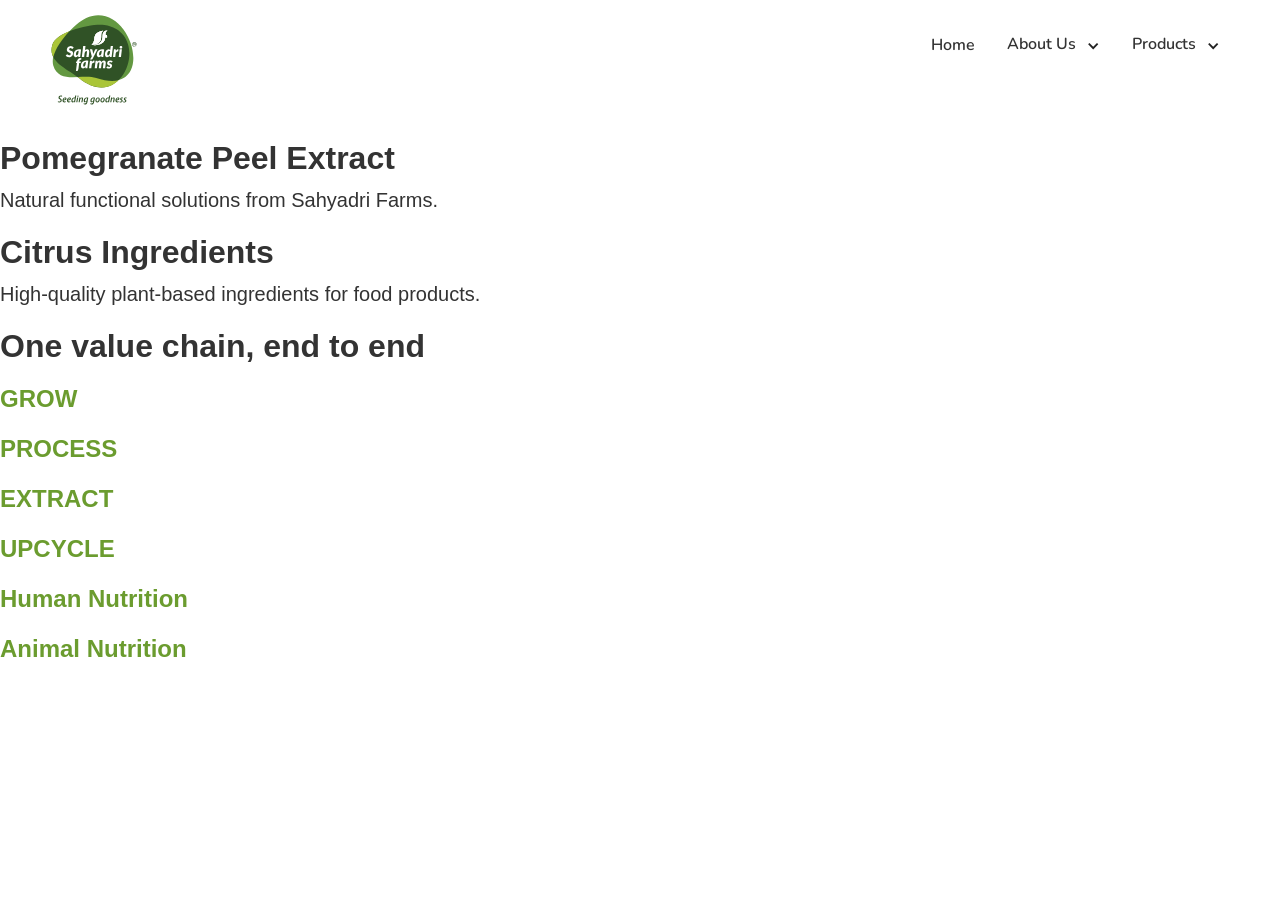
==== commit a8dc9ad4: "Fixed V2 feedback items, renamed categories and added placeholders" ====
--- a/bio-actives.html
+++ b/bio-actives.html
@@ -1 +1 @@
-<!DOCTYPE html><html lang="en" data-wf-site="62551fa7bee8db16e944f95d" data-wf-page="6451f20de6ab51c11d7281f7"><head><meta charset="utf-8"><meta name="viewport" content="width=device-width,initial-scale=1"><title>Natural functional ingredients | SF BioActives</title><link rel="icon" href="assets/logo%20(1)%20(2).webp"><link rel="stylesheet" href="assets/site-fonts.css"><link rel="stylesheet" href="assets/webflow-shared.css"><style>.w-webflow-badge{display:none!important}</style><meta name="description" content="Explore food ingredients, microalgae and toxin binder solutions from Sahyadri Farms."><meta property="og:title" content="Natural functional ingredients | SF BioActives"><meta property="og:description" content="Explore food ingredients, microalgae and toxin binder solutions from Sahyadri Farms."><link rel="stylesheet" href="assets/bio-actives.css?v=v15"></head><body><a href="#bio-main" style="position:absolute;left:-10000px" onfocus="this.style.left='12px'" onblur="this.style.left='-10000px'">Skip to content</a><div bind="11a788a2-a2bd-2140-ccd1-12ca644b210e" class="header-section-2"><div data-animation="default" class="navbar11_component w-nav" data-easing2="ease" data-easing="ease" data-collapse="medium" data-w-id="b6bd13ec-e638-4af0-0da8-ce3b8dacf3e6" role="banner" data-duration="400" bind="b6bd13ec-e638-4af0-0da8-ce3b8dacf3e6"><div class="main-header-container"><a href="https://www.sahyadrifarms.com/" class="navbar11_logo-link w-nav-brand"><img src="assets/625cf519082278b79e72983f_Sahyadri_logo_size_5.54_in%20(1)-ai.svg" loading="lazy" alt="" class="main-header-logo"></a><a href="https://www.townscript.com/e/copy-of-the-vineyard-ultra-413204?fbclid=IwAR3aPaO8YxBANcYs_qrwce-fTKvbnLHiBgy1yIb55xZbuguWOdaVI-juPLk" class="navbar11_logo-link-copy w-nav-brand"><img src="assets/SF%20ultra%20marathon%20logo-3.png" loading="lazy" alt="" class="main-header-logo-copy"></a><nav role="navigation" class="navbar11_menu w-nav-menu"><a href="https://www.sahyadrifarms.com/" class="nav-link-caeers w-nav-link"><strong class="text-careers">Home</strong></a><div data-hover="true" data-delay="100" bind="b6bd13ec-e638-4af0-0da8-ce3b8dacf3ed" data-w-id="b6bd13ec-e638-4af0-0da8-ce3b8dacf3ed" class="navbar11_menu-dropdown w-dropdown"><div class="navbar11_dropdown-toggle w-dropdown-toggle"><div bind="b6bd13ec-e638-4af0-0da8-ce3b8dacf3ef" class="dropdown-icon w-icon-dropdown-toggle"></div><div><a href="bio-actives.html"><strong class="bold-text-3">About Us</strong></a></div></div><nav class="navbar11_dropdown-list w-dropdown-list"><div class="navbar11_dropdown-link-list"><a href="https://www.sahyadrifarms.com/about-us/our-story" class="navbar11_dropdown-link w-inline-block"><div class="navbar11_text-wrapper"><div class="text-weight-semibold-3">Our story</div></div></a><a href="https://www.sahyadrifarms.com/about-us/our-team" class="navbar11_dropdown-link w-inline-block"><div class="navbar11_text-wrapper"><div class="text-weight-semibold-3">Our team</div></div></a><a href="https://www.sahyadrifarms.com/about-us/milestones" class="navbar11_dropdown-link w-inline-block"><div class="navbar11_text-wrapper"><div class="text-weight-semibold-3">Milestones</div></div></a><div data-hover="true" data-delay="100" bind="15b63626-a4bf-45bc-46a3-632dfaaf27cf" class="navbar11_menu-dropdown w-dropdown"><div class="navbar11_dropdown-toggle-sub-text w-dropdown-toggle"><div bind="15b63626-a4bf-45bc-46a3-632dfaaf27d1" class="dropdown-icon-copy w-icon-dropdown-toggle"></div><div><a href="bio-actives.html"><strong class="bold-text-3">Infrastructure</strong></a></div></div><nav class="navbar11_dropdown-list-copy w-dropdown-list"><div class="navbar11_dropdown-link-list"><a href="https://www.sahyadrifarms.com/post-harvest-infrastructure" class="navbar11_dropdown-link w-inline-block"><div class="navbar11_text-wrapper"><div class="text-weight-semibold-3">Post Harvest Infrastructure</div></div></a><a href="https://www.sahyadrifarms.com/about-us/infrastructure/ffc" class="navbar11_dropdown-link w-inline-block"><div class="navbar11_text-wrapper"><div class="text-weight-semibold-3">FFC</div></div></a></div></nav></div><a href="https://www.sahyadrifarms.com/about-us/skill-development-centre" class="nav-link-text w-inline-block"><div class="navbar11_text-wrapper"><div class="text-weight-semibold-3">Skill Development Centre</div></div></a><a href="https://www.sahyadrifarms.com/investor-relation" class="navbar11_dropdown-link w-inline-block"><div class="navbar11_text-wrapper"><div class="text-weight-semibold-3">Investor Relation</div></div></a></div></nav></div><div data-hover="true" data-delay="0" bind="0b17d4a0-3c8b-4c86-a14d-f7b609b84024" data-w-id="0b17d4a0-3c8b-4c86-a14d-f7b609b84024" class="navbar11_menu-dropdown w-dropdown"><div class="navbar11_dropdown-toggle w-dropdown-toggle"><div bind="0b17d4a0-3c8b-4c86-a14d-f7b609b84026" class="dropdown-icon w-icon-dropdown-toggle"></div><div><a href="bio-actives.html"><strong class="bold-text-3">Products</strong></a></div></div><nav class="pr-nav-dropdown-productt w-dropdown-list"><div class="w-layout-hflex navbar11_dropdown-link-list"><a id="w-node-da858071-4df8-c5ae-22c6-a2f4bd5f49c7-644b210e" href="https://www.sahyadrifarms.com/products/core-crops" class="navbar11_dropdown-link w-inline-block"><div class="navbar11_text-wrapper"><div class="text-weight-semibold-3">Core Crops</div></div></a><a id="w-node-_67d35d69-6214-52e3-e295-047407137557-644b210e" href="https://www.sahyadrifarms.com/products/fresh-fruits" class="navbar11_dropdown-link w-inline-block"><div class="navbar11_text-wrapper"><div class="text-weight-semibold-3">Fresh Fruits</div></div></a><a id="w-node-af5e341f-6a73-9f05-b60d-8ca0737c4cc0-644b210e" href="https://www.sahyadrifarms.com/products/processed-fruits-and-vegetables" class="navbar11_dropdown-link w-inline-block"><div class="navbar11_text-wrapper"><div class="text-weight-semibold-3">Processed Foods</div></div></a><a id="w-node-e33461f8-f2d6-d352-ce09-63bb4c4eca9b-644b210e" href="https://www.sahyadrifarms.com/products/dry-fruits" class="navbar11_dropdown-link w-inline-block"><div><div class="text-weight-semibold-3 navbar11_text-wrapper">Dry Fruits</div></div></a><a id="w-node-_27b6adea-e498-46dc-8285-75a53d129d1d-644b210e" href="https://www.sahyadrifarms.com/frozen-vegetables-wholesale-preservative-free-fruits" class="navbar11_dropdown-link w-inline-block"><div><div class="text-weight-semibold-3 navbar11_text-wrapper">Kitchen Culture</div></div></a><a id="w-node-_5c007fb4-c5d6-a3aa-c84e-1dca9c32ca34-644b210e" href="https://www.sahyadrifarms.com/juice-farm" class="navbar11_dropdown-link hide w-inline-block"><div><div class="text-weight-semibold-3 navbar11_text-wrapper">The Juice Farm </div></div></a><div data-delay="0" data-hover="true" bind="e8865852-1b2f-7567-b86a-7f9b32fd15e5" class="navbar11_menu-dropdown bio hidden w-dropdown"><div class="navbar11_dropdown-toggle bio w-dropdown-toggle"><div bind="e8865852-1b2f-7567-b86a-7f9b32fd15e7" class="dropdown-icon bio-copy w-icon-dropdown-toggle"></div><div class="bold-text-3">Dried Segment</div></div><nav class="pr-nav-dropdown-productt w-dropdown-list"><div class="navbar11_dropdown-link-list"><a id="w-node-a6696567-4bce-60db-64bb-36cdc163b714-644b210e" href="https://www.sahyadrifarms.com/spray-dried" class="navbar11_dropdown-link w-inline-block"><div class="navbar11_text-wrapper"><div class="text-weight-semibold-3">Spray dried</div></div></a><a id="w-node-_98943e55-61ae-a568-8b3b-99ba9d7e6d6a-644b210e" href="https://www.sahyadrifarms.com/freeze-dried" class="navbar11_dropdown-link w-inline-block"><div class="navbar11_text-wrapper"><div class="text-weight-semibold-3">Freeze dried</div></div></a><a id="w-node-_6061c20e-d2d7-371a-0eae-42ac4a675c36-644b210e" href="https://www.sahyadrifarms.com/solar-dried" class="navbar11_dropdown-link w-inline-block"><div class="navbar11_text-wrapper"><div class="text-weight-semibold-3">Solar Dried</div></div></a></div></nav></div><div data-delay="0" data-hover="true" bind="32a297e1-02e4-374f-309d-8bdbd15b97d5" class="navbar11_menu-dropdown bio w-dropdown"><div class="navbar11_dropdown-toggle bio w-dropdown-toggle"><div bind="32a297e1-02e4-374f-309d-8bdbd15b97d7" class="dropdown-icon bio w-icon-dropdown-toggle"></div><div class="bold-text-3">BioActives</div></div><nav class="pr-nav-dropdown-productt w-dropdown-list"><div class="navbar11_dropdown-link-list"><a id="w-node-_32a297e1-02e4-374f-309d-8bdbd15b97dc-644b210e" href="bio-actives.html" class="navbar11_dropdown-link w-inline-block"><div class="navbar11_text-wrapper"><div class="text-weight-semibold-3">BioActives</div></div></a><a href="bio-actives/food.html" class="navbar11_dropdown-link w-inline-block" data-bio-category="food"><div class="navbar11_text-wrapper"><div class="text-weight-semibold-3">Food</div></div></a><a href="bio-actives/aquaculture-agriculture-feed.html" class="navbar11_dropdown-link w-inline-block" data-bio-category="aquaculture-agriculture-feed"><div class="navbar11_text-wrapper"><div class="text-weight-semibold-3">Aquaculture / Agriculture / Feed Industry</div></div></a><a id="w-node-_32a297e1-02e4-374f-309d-8bdbd15b97e0-644b210e" href="https://www.sahyadrifarms.com/plankorevive" class="navbar11_dropdown-link hide w-inline-block"><div class="navbar11_text-wrapper"><div class="text-weight-semibold-3">Plankorevive</div></div></a><a id="w-node-_32a297e1-02e4-374f-309d-8bdbd15b97e4-644b210e" href="https://www.sahyadrifarms.com/pomegranate-based-bioactives" class="navbar11_dropdown-link hide w-inline-block"><div class="navbar11_text-wrapper"><div class="text-weight-semibold-3">Pomegranate Based Bioactives</div></div></a><a id="w-node-_32a297e1-02e4-374f-309d-8bdbd15b97e8-644b210e" href="https://www.sahyadrifarms.com/citrus-based-bioactives" class="navbar11_dropdown-link hide w-inline-block"><div class="navbar11_text-wrapper"><div class="text-weight-semibold-3">Citrus Based Bioactives</div></div></a></div></nav></div><div data-delay="0" data-hover="true" bind="4d8dec73-fd83-8b3c-1732-9c82c4041ebb" class="navbar11_menu-dropdown bio hidden w-dropdown"><div class="navbar11_dropdown-toggle bio w-dropdown-toggle"><div bind="4d8dec73-fd83-8b3c-1732-9c82c4041ebd" class="dropdown-icon bio w-icon-dropdown-toggle"></div><div class="bold-text-3">Microalgae</div></div><nav class="pr-nav-dropdown-productt w-dropdown-list"><div class="navbar11_dropdown-link-list"><a id="w-node-_4d8dec73-fd83-8b3c-1732-9c82c4041ec2-644b210e" href="https://www.sahyadrifarms.com/microalgae" class="navbar11_dropdown-link w-inline-block"><div class="navbar11_text-wrapper"><div class="text-weight-semibold-3">Agriculture</div></div></a><a id="w-node-_4d8dec73-fd83-8b3c-1732-9c82c4041ec6-644b210e" href="https://www.sahyadrifarms.com/plankorevive" class="navbar11_dropdown-link hide w-inline-block"><div class="navbar11_text-wrapper"><div class="text-weight-semibold-3">Plankorevive</div></div></a><a id="w-node-_4d8dec73-fd83-8b3c-1732-9c82c4041eca-644b210e" href="https://www.sahyadrifarms.com/aquaculture" class="navbar11_dropdown-link w-inline-block"><div class="navbar11_text-wrapper"><div class="text-weight-semibold-3">Aquaculture</div></div></a></div></nav></div></div></nav></div><div data-hover="true" data-delay="100" bind="048e5941-d92e-407d-7ae7-375a465c8fdf" data-w-id="048e5941-d92e-407d-7ae7-375a465c8fdf" class="navbar11_menu-dropdown w-dropdown"><div class="navbar11_dropdown-toggle w-dropdown-toggle"><div bind="048e5941-d92e-407d-7ae7-375a465c8fe1" class="dropdown-icon w-icon-dropdown-toggle"></div><div><a href="bio-actives.html"><strong class="bold-text-3">Food Safety</strong></a></div></div><nav class="navbar_dropdown w-dropdown-list"><div class="navbar11_dropdown-link-list"><a href="https://www.sahyadrifarms.com/food-safety/standards" class="navbar11_dropdown-link w-inline-block"><div class="navbar11_text-wrapper"><div class="text-weight-semibold-3">Standards</div></div></a><a href="https://www.sahyadrifarms.com/food-safety/traceability" class="navbar11_dropdown-link w-inline-block"><div class="navbar11_text-wrapper"><div class="text-weight-semibold-3">Traceability</div></div></a></div></nav></div><div data-hover="true" data-delay="100" bind="50d8fd95-9f67-b42e-c43a-90d43d9ea6a4" class="navbar11_menu-dropdown w-dropdown"><div class="navbar11_dropdown-toggle w-dropdown-toggle"><div bind="50d8fd95-9f67-b42e-c43a-90d43d9ea6a6" class="dropdown-icon w-icon-dropdown-toggle"></div><div><a href="bio-actives.html"><strong class="bold-text-3">Sustainability</strong></a></div></div><nav class="navbar_dropdown w-dropdown-list"><div class="navbar11_dropdown-link-list"><a href="https://www.sahyadrifarms.com/sustainability/environment" class="navbar11_dropdown-link w-inline-block"><div class="navbar11_text-wrapper"><div class="text-weight-semibold-3">Environment</div></div></a><a href="https://www.sahyadrifarms.com/sustainability/transparency-and-fair-equity" class="navbar11_dropdown-link w-inline-block"><div class="navbar11_text-wrapper"><div class="text-weight-semibold-3">Transparency and Fair Equity</div></div></a><a href="https://www.sahyadrifarms.com/expert-association" class="navbar11_dropdown-link w-inline-block"><div class="navbar11_text-wrapper"><div class="text-weight-semibold-3">Association with Experts</div></div></a></div></nav></div><a href="https://www.sahyadrifarms.com/careers" class="nav-link-caeers w-nav-link"><strong class="text-careers">Careers</strong></a><a href="https://www.sahyadrifarms.com/experience-sahyadri" class="nav-link-caeers w-nav-link"><strong class="text-careers">Experience Sahyadri</strong></a><a href="https://www.sahyadrifarms.com/pr-media" class="nav-link-caeers pr-media w-nav-link"><strong class="text-careers">PR &amp; Media</strong></a><div data-hover="true" data-delay="100" bind="dc3a9e29-e383-077d-5385-e776fe84f732" class="navbar11_menu-dropdown w-dropdown"><div class="navbar11_dropdown-toggle w-dropdown-toggle"><div bind="dc3a9e29-e383-077d-5385-e776fe84f734" class="dropdown-icon w-icon-dropdown-toggle"></div><div><a href="bio-actives.html"><strong class="bold-text-3">PR &amp; Media</strong></a></div></div><nav class="navbar_dropdown w-dropdown-list"><div class="navbar11_dropdown-link-list"><a href="https://www.sahyadrifarms.com/pr-media" class="navbar11_dropdown-link w-inline-block"><div class="navbar11_text-wrapper"><div class="text-weight-semibold-3">PR &amp; Media</div></div></a><a href="https://www.sahyadrifarms.com/blog" class="navbar11_dropdown-link w-inline-block"><div class="navbar11_text-wrapper"><div class="text-weight-semibold-3">Blogs</div></div></a></div></nav></div></nav><div class="navbar11_menu-button w-nav-button"><div class="menu-icon1"><div class="menu-icon1_line-top"></div><div class="menu-icon1_line-middle"><div class="menu-icon_line-middle-inner"></div></div><div class="menu-icon1_line-bottom"></div></div></div></div></div></div><main class="ba" id="bio-main"><div class="ba-bar"><div class="ba-wrap"><a class="ba-brand" href="bio-actives.html"><img src="assets/SFB_logo-2.png" alt="SF BioActives"></a><nav class="ba-nav" aria-label="Bio-Actives"><a href="bio-actives.html" aria-current="page">Overview</a><a href="bio-actives/food.html">Food</a><a href="bio-actives/aquaculture-agriculture-feed.html#aquaculture">Aquaculture</a><a href="bio-actives/aquaculture-agriculture-feed.html#agriculture">Agriculture</a><a href="bio-actives/aquaculture-agriculture-feed.html#feed">Feed</a><a class="ba-nav-cta" href="#enquire">Enquire</a></nav></div></div><div class="ba-wrap"><nav class="ba-crumbs" aria-label="Breadcrumb"><a href="https://www.sahyadrifarms.com/">Home</a><span>/</span><span aria-current="page">BioActives</span></nav><section class="ba-hero"><div><div class="ba-eyebrow">Sahyadri Farms · SF BioActives</div><h1>Grow. Process.<br>Extract. Upcycle.</h1><p class="ba-lead">Natural functional ingredients extracted inside India’s largest integrated fruits and vegetables value chain — and returned to food, farming and animal nutrition.</p><div class="ba-badges"><span class="ba-badge">FCO Approved</span><span class="ba-badge">ICAR Tested</span><span class="ba-badge">CSIR–IHBT Validated</span><span class="ba-badge gold">CAA Approved</span></div><div class="ba-actions"><a class="ba-button" href="#categories">Explore our portfolio</a><a class="ba-button outline" href="mailto:bioactives@sahyadrifarms.com">Enquire</a></div></div><div class="ba-hero-media"><img src="assets/bio-actives/overview-hero.webp" alt="Aerial view of the Sahyadri Farms integrated processing and extraction facility at Mohadi, Nashik" loading="eager" decoding="async" width="1800" height="1199"><div class="ba-caption">Mohadi, Nashik · Integrated processing and extraction facility</div></div></section></div><div class="ba-strip"><div class="ba-wrap"><div><b>30,000+</b><span>Registered farmers</span></div><div><b>45,000+</b><span>Acres of land</span></div><div><b>46+</b><span>Countries served</span></div><div><b>15+</b><span>Years in the industry</span></div></div></div><section class="ba-section" id="categories"><div class="ba-wrap"><div class="ba-intro"><div class="ba-eyebrow">Our product portfolio</div><h2>Find your application.</h2><p class="ba-lead">Two categories, built around what you need to create.</p></div><div class="ba-categories"><a class="ba-category" href="bio-actives/food.html"><img src="assets/bio-actives/pomegranate.webp" alt="Pomegranate fruit with pomegranate peel extract powder and dried peel" loading="lazy" decoding="async"><div class="ba-category-body"><div class="ba-eyebrow">01 / Food</div><h3>Food ingredients</h3><p>PuniCore™ pomegranate peel extract, citrus fibre, citrus pectin and citrus peel oils for food and beverage formulations.</p><span class="ba-text-link">Explore food ingredients ↗</span></div></a><a class="ba-category" href="bio-actives/aquaculture-agriculture-feed.html"><img src="assets/bio-actives/ponds-wide.webp" alt="Open-pond microalgae cultivation system at Sahyadri Farms" loading="lazy" decoding="async"><div class="ba-category-body"><div class="ba-eyebrow">02 / Aquaculture · Agriculture · Feed</div><h3>Microalgae &amp; toxin binding</h3><p>AlgaVita™ and AlgaRich microalgae solutions, plus PRETXI nano toxin binder for feed and aquaculture.</p><span class="ba-text-link">Explore the category ↗</span></div></a></div></div></section><section class="ba-section forest" id="innovation"><div class="ba-wrap"><div class="ba-intro"><div class="ba-eyebrow">Our innovation</div><h2>One value chain, end to end.</h2><p class="ba-lead">Fruit grown by our farmers is processed on our own campus. What the food line leaves behind becomes the raw material for extraction — and what extraction creates goes back to the farm.</p></div><div class="ba-steps"><div class="ba-step"><img src="assets/bio-actives/rd-farm.webp" alt="Sahyadri Farms research and development farm with field monitoring station" loading="lazy" decoding="async"><div class="ba-step-body"><span class="ba-number">GROW</span><h3>Farmer ecosystem</h3><p>30,000+ registered farmers across 45,000+ acres, with traceability from the field.</p></div></div><div class="ba-step"><img src="assets/bio-actives/campus.webp" alt="Aerial view of the Sahyadri Farms processing campus" loading="lazy" decoding="async"><div class="ba-step-body"><span class="ba-number">PROCESS</span><h3>Integrated processing</h3><p>Fruit is processed on the same campus it arrives at — no gap between harvest and line.</p></div></div><div class="ba-step"><img src="assets/bio-actives/lab.webp" alt="Scientist analysing fruit samples in the Sahyadri Farms laboratory" loading="lazy" decoding="async"><div class="ba-step-body"><span class="ba-number">EXTRACT</span><h3>Science-led extraction</h3><p>Peel and co-products become standardised bioactives, characterised in our own labs.</p></div></div><div class="ba-step"><img src="assets/bio-actives/ponds-wide.webp" alt="Open microalgae cultivation ponds absorbing carbon dioxide" loading="lazy" decoding="async"><div class="ba-step-body"><span class="ba-number">UPCYCLE</span><h3>Back to the farm</h3><p>Microalgae cultivation and biostimulants close the loop — Farm to Bottle, Bottle to Farm.</p></div></div></div></div></section><section class="ba-section sage" id="circular"><div class="ba-wrap ba-split"><div><img src="assets/bio-actives/ponds-wide.webp" alt="Aerial view of the open-pond microalgae cultivation system" loading="lazy" decoding="async"></div><div><div class="ba-eyebrow">Farm to Bottle. Bottle to Farm.</div><h2>Ponds that capture carbon while they grow.</h2><p>Our microalgae are cultivated in an open-pond system. As they grow they absorb carbon dioxide and release oxygen — so cultivation is not simply less harmful to the environment, it is actively capturing carbon.</p><p>The biomass then returns to farming as a biostimulant and to aquaculture and animal feed as nutrition.</p><a class="ba-text-link" href="bio-actives/aquaculture-agriculture-feed.html#microalgae">See our microalgae solutions ↗</a></div></div></section><section class="ba-cta" id="enquire"><div class="ba-wrap"><div><div class="ba-eyebrow">Product &amp; business enquiries</div><h2>Tell us what you need<br>to formulate.</h2><p>Samples, specifications and bulk enquiries — our BioActives team will get back to you.</p></div><div><a class="ba-button light" href="mailto:bioactives@sahyadrifarms.com">Make an enquiry ↗</a><p class="ba-contact"><a href="mailto:bioactives@sahyadrifarms.com">bioactives@sahyadrifarms.com</a></p><p class="ba-small"><a href="tel:+919923302407">+91 99233 02407</a></p></div></div></section><div class="ba-wrap ba-disclaimer">For professional and business use. Product suitability, specifications and application requirements should be confirmed with our technical team.</div></main><div bind="1a312444-901e-8555-bbf1-504a9a10fdab" class="main-footer"><div class="footer-contianer"><div class="w-layout-grid footer-grid-01"><div id="w-node-_1a312444-901e-8555-bbf1-504a9a10fdb7-9a10fdab" class="footer-column-2"><div class="footer-title">Contact us</div><a href="bio-actives.html" class="footer-link-copy">Sahyadri Farms Post Harvest Care Limited<br><strong><br>Registered Office and Factory:<br></strong>‍<br>Gat No 314/1, 314/2/1, A/p Mohadi, Taluka Dindori, <br>District Nashik, Maharashtra 422207, India<br><br>CIN - U01111MH2020PLC344170</a><a href="bio-actives.html" class="footer-link-6"><strong>Phone:<br>‍<br></strong>1800 212 002 020</a><a href="mailto:info@sahyadrifarms.com" class="footer-link-6"><strong>Email:<br>‍<br></strong>info@sahyadrifarms.com</a></div><div class="footer-column-links"><div class="footer-title">Featured links</div><a href="https://www.sahyadrifarms.com/about-us/our-story" class="footer-link-6">Our Story</a><a href="https://www.sahyadrifarms.com/about-us/our-team" class="footer-link-6">Meet our Chairman</a><a href="https://www.sahyadrifarms.com/food-safety/standards" class="footer-link-6">Food Safety Standards</a><a href="https://www.sahyadrifarms.com/careers" class="footer-link-6">Careers</a><a href="https://www.sahyadrifarms.com/investors" class="footer-link-6">Investors</a><a href="https://www.sahyadrifarms.com/bio-actives" class="sf_bio-link w-inline-block"><div class="logo-container"><img src="assets/SFB_logo-2.png" loading="lazy" sizes="(max-width: 479px) 100vw, (max-width: 1439px) 49vw, 50vw" alt="" class="bio-active-logo"></div></a></div><div id="w-node-_1a312444-901e-8555-bbf1-504a9a10fdda-9a10fdab" class="footer-column-help"><div class="footer-title">Help</div><a href="https://www.sahyadrifarms.com/contact-us" class="footer-link-6">Contact Us</a><a href="https://www.sahyadrifarms.com/privacy-policy" class="footer-link-6">Privacy Policy</a><a href="https://www.sahyadrifarms.com/terms-of-use" class="footer-link-6">Terms of Use</a></div><div id="w-node-_3320db21-c37c-c5e6-de27-a47f0c8a517e-9a10fdab" class="footer-column-for-playstore"><div class="footer-title">Farmer App</div><div class="playstore-and-appstore"><a href="https://play.google.com/store/apps/details?id=co.setu.farm" target="_blank" class="app-link w-inline-block"><img src="assets/6260ef4f200c64facaf15855_google_play.webp" loading="lazy" alt="Download SetuFarm App" class="play-store-icon"></a><a href="https://apps.apple.com/in/app/setufarm/id1622183900" target="_blank" class="appstore_link w-inline-block"><img src="assets/app-store-logo.webp" loading="lazy" sizes="(max-width: 479px) 0px, 100vw" alt="Download SetuFarm App" class="apple-icon"></a><a href="https://app.setu.farm/" bind="7660f966-90d2-7f04-cf1f-6906bfbca9ed" class="cta_hero-button footer hide w-button">Enterprise Login</a><a href="https://www.setu.network/sahyadri-farms-profile.html" target="_blank" class="setu-verified-link w-inline-block"><div class="setu-verified"><img width="25" height="" alt="setu verified " src="assets/642a758d7473913bde2e11a3_SetuVerified.svg" loading="lazy" class="verified-logo"><h2 class="heading-65">SetuVerified</h2></div></a></div></div></div><div class="footer-bottom"><a href="https://www.sahyadrifarms.com/terms-of-use" class="secondary-link">© Sahyadri Farms Post Harvest Care Ltd.<br></a><a href="https://farmsetu.co" target="_blank" class="secondary-link middle">FarmSetu Supply Chain Stack</a><div class="footer-social-logo"><a href="https://www.facebook.com/SahyadriFarms/" target="_blank" class="social-link-2 w-inline-block"><img src="assets/icons8-facebook%20(1).svg" alt="" class="social-icon"></a><a href="https://twitter.com/SahyadriFarms" target="_blank" class="social-link-2 w-inline-block"><img src="assets/twitter-icon.svg" alt="" class="social-icon"></a><a href="https://www.instagram.com/sahyadrifarms/" target="_blank" class="social-link-2 w-inline-block"><img src="assets/icons8-instagram.svg" alt="" class="social-icon"></a><a href="https://www.youtube.com/c/SahyadriFarms" target="_blank" class="social-link-2 w-inline-block"><img src="assets/icons8-youtube.svg" alt="" class="social-icon"></a><a href="https://www.linkedin.com/company/sahyadri-farmers-producer-company-limited" target="_blank" class="social-link-2 w-inline-block"><img src="assets/icons8-linkedin.svg" alt="" class="social-icon"></a></div></div></div></div><script src="assets/jquery-site.js"></script><script src="assets/webflow-site.js"></script><script src="assets/bio-actives.js?v=v15" defer></script></body></html>+<!DOCTYPE html><html lang="en" data-wf-site="62551fa7bee8db16e944f95d" data-wf-page="6451f20de6ab51c11d7281f7"><head><meta charset="utf-8"><meta name="viewport" content="width=device-width,initial-scale=1"><title>Natural functional ingredients | SF BioActives</title><link rel="icon" href="assets/logo%20(1)%20(2).webp"><link rel="stylesheet" href="assets/site-fonts.css"><link rel="stylesheet" href="assets/webflow-shared.css"><style>.w-webflow-badge{display:none!important}</style><meta name="description" content="Explore food ingredients, microalgae and toxin binder solutions from Sahyadri Farms."><meta property="og:title" content="Natural functional ingredients | SF BioActives"><meta property="og:description" content="Explore food ingredients, microalgae and toxin binder solutions from Sahyadri Farms."><link rel="stylesheet" href="assets/bio-actives.css?v=v16"></head><body><a href="#bio-main" style="position:absolute;left:-10000px" onfocus="this.style.left='12px'" onblur="this.style.left='-10000px'">Skip to content</a><div bind="11a788a2-a2bd-2140-ccd1-12ca644b210e" class="header-section-2"><div data-animation="default" class="navbar11_component w-nav" data-easing2="ease" data-easing="ease" data-collapse="medium" data-w-id="b6bd13ec-e638-4af0-0da8-ce3b8dacf3e6" role="banner" data-duration="400" bind="b6bd13ec-e638-4af0-0da8-ce3b8dacf3e6"><div class="main-header-container"><a href="https://sahyadrifarms.com" class="navbar11_logo-link w-nav-brand"><img src="assets/625cf519082278b79e72983f_Sahyadri_logo_size_5.54_in%20(1)-ai.svg" loading="lazy" alt="" class="main-header-logo"></a><a href="https://townscript.com" class="navbar11_logo-link-copy w-nav-brand"><img src="assets/SF%20ultra%20marathon%20logo-3.png" loading="lazy" alt="" class="main-header-logo-copy"></a><nav role="navigation" class="navbar11_menu w-nav-menu"><a href="https://sahyadrifarms.com" class="nav-link-caeers w-nav-link"><strong class="text-careers">Home</strong></a><div data-hover="true" data-delay="100" bind="b6bd13ec-e638-4af0-0da8-ce3b8dacf3ed" data-w-id="b6bd13ec-e638-4af0-0da8-ce3b8dacf3ed" class="navbar11_menu-dropdown w-dropdown"><div class="navbar11_dropdown-toggle w-dropdown-toggle"><div bind="b6bd13ec-e638-4af0-0da8-ce3b8dacf3ef" class="dropdown-icon w-icon-dropdown-toggle"></div><div><a href="bio-actives.html"><strong class="bold-text-3">About Us</strong></a></div></div><nav class="navbar11_dropdown-list w-dropdown-list"><div class="navbar11_dropdown-link-list"><a href="https://sahyadrifarms.comabout-us/our-story" class="navbar11_dropdown-link w-inline-block"><div class="navbar11_text-wrapper"><div class="text-weight-semibold-3">Our story</div></div></a><a href="https://sahyadrifarms.comabout-us/our-team" class="navbar11_dropdown-link w-inline-block"><div class="navbar11_text-wrapper"><div class="text-weight-semibold-3">Our team</div></div></a><a href="https://sahyadrifarms.comabout-us/milestones" class="navbar11_dropdown-link w-inline-block"><div class="navbar11_text-wrapper"><div class="text-weight-semibold-3">Milestones</div></div></a><div data-hover="true" data-delay="100" bind="15b63626-a4bf-45bc-46a3-632dfaaf27cf" class="navbar11_menu-dropdown w-dropdown"><div class="navbar11_dropdown-toggle-sub-text w-dropdown-toggle"><div bind="15b63626-a4bf-45bc-46a3-632dfaaf27d1" class="dropdown-icon-copy w-icon-dropdown-toggle"></div><div><a href="bio-actives.html"><strong class="bold-text-3">Infrastructure</strong></a></div></div><nav class="navbar11_dropdown-list-copy w-dropdown-list"><div class="navbar11_dropdown-link-list"><a href="https://sahyadrifarms.compost-harvest-infrastructure" class="navbar11_dropdown-link w-inline-block"><div class="navbar11_text-wrapper"><div class="text-weight-semibold-3">Post Harvest Infrastructure</div></div></a><a href="https://sahyadrifarms.comabout-us/infrastructure/ffc" class="navbar11_dropdown-link w-inline-block"><div class="navbar11_text-wrapper"><div class="text-weight-semibold-3">FFC</div></div></a></div></nav></div><a href="https://sahyadrifarms.comabout-us/skill-development-centre" class="nav-link-text w-inline-block"><div class="navbar11_text-wrapper"><div class="text-weight-semibold-3">Skill Development Centre</div></div></a><a href="https://sahyadrifarms.cominvestor-relation" class="navbar11_dropdown-link w-inline-block"><div class="navbar11_text-wrapper"><div class="text-weight-semibold-3">Investor Relation</div></div></a></div></nav></div><div data-hover="true" data-delay="0" bind="0b17d4a0-3c8b-4c86-a14d-f7b609b84024" data-w-id="0b17d4a0-3c8b-4c86-a14d-f7b609b84024" class="navbar11_menu-dropdown w-dropdown"><div class="navbar11_dropdown-toggle w-dropdown-toggle"><div bind="0b17d4a0-3c8b-4c86-a14d-f7b609b84026" class="dropdown-icon w-icon-dropdown-toggle"></div><div><a href="bio-actives.html"><strong class="bold-text-3">Products</strong></a></div></div><nav class="pr-nav-dropdown-productt w-dropdown-list"><div class="w-layout-hflex navbar11_dropdown-link-list"><a id="w-node-da858071-4df8-c5ae-22c6-a2f4bd5f49c7-644b210e" href="https://sahyadrifarms.comproducts/core-crops" class="navbar11_dropdown-link w-inline-block"><div class="navbar11_text-wrapper"><div class="text-weight-semibold-3">Core Crops</div></div></a><a id="w-node-_67d35d69-6214-52e3-e295-047407137557-644b210e" href="https://sahyadrifarms.comproducts/fresh-fruits" class="navbar11_dropdown-link w-inline-block"><div class="navbar11_text-wrapper"><div class="text-weight-semibold-3">Fresh Fruits</div></div></a><a id="w-node-af5e341f-6a73-9f05-b60d-8ca0737c4cc0-644b210e" href="https://sahyadrifarms.comproducts/processed-fruits-and-vegetables" class="navbar11_dropdown-link w-inline-block"><div class="navbar11_text-wrapper"><div class="text-weight-semibold-3">Processed Foods</div></div></a><a id="w-node-e33461f8-f2d6-d352-ce09-63bb4c4eca9b-644b210e" href="https://sahyadrifarms.comproducts/dry-fruits" class="navbar11_dropdown-link w-inline-block"><div><div class="text-weight-semibold-3 navbar11_text-wrapper">Dry Fruits</div></div></a><a id="w-node-_27b6adea-e498-46dc-8285-75a53d129d1d-644b210e" href="https://sahyadrifarms.comfrozen-vegetables-wholesale-preservative-free-fruits" class="navbar11_dropdown-link w-inline-block"><div><div class="text-weight-semibold-3 navbar11_text-wrapper">Kitchen Culture</div></div></a><a id="w-node-_5c007fb4-c5d6-a3aa-c84e-1dca9c32ca34-644b210e" href="https://sahyadrifarms.comjuice-farm" class="navbar11_dropdown-link hide w-inline-block"><div><div class="text-weight-semibold-3 navbar11_text-wrapper">The Juice Farm </div></div></a><div data-delay="0" data-hover="true" bind="e8865852-1b2f-7567-b86a-7f9b32fd15e5" class="navbar11_menu-dropdown bio hidden w-dropdown"><div class="navbar11_dropdown-toggle bio w-dropdown-toggle"><div bind="e8865852-1b2f-7567-b86a-7f9b32fd15e7" class="dropdown-icon bio-copy w-icon-dropdown-toggle"></div><div class="bold-text-3">Dried Segment</div></div><nav class="pr-nav-dropdown-productt w-dropdown-list"><div class="navbar11_dropdown-link-list"><a id="w-node-a6696567-4bce-60db-64bb-36cdc163b714-644b210e" href="https://sahyadrifarms.comspray-dried" class="navbar11_dropdown-link w-inline-block"><div class="navbar11_text-wrapper"><div class="text-weight-semibold-3">Spray dried</div></div></a><a id="w-node-_98943e55-61ae-a568-8b3b-99ba9d7e6d6a-644b210e" href="https://sahyadrifarms.comfreeze-dried" class="navbar11_dropdown-link w-inline-block"><div class="navbar11_text-wrapper"><div class="text-weight-semibold-3">Freeze dried</div></div></a><a id="w-node-_6061c20e-d2d7-371a-0eae-42ac4a675c36-644b210e" href="https://sahyadrifarms.comsolar-dried" class="navbar11_dropdown-link w-inline-block"><div class="navbar11_text-wrapper"><div class="text-weight-semibold-3">Solar Dried</div></div></a></div></nav></div><div data-delay="0" data-hover="true" bind="32a297e1-02e4-374f-309d-8bdbd15b97d5" class="navbar11_menu-dropdown bio w-dropdown"><div class="navbar11_dropdown-toggle bio w-dropdown-toggle"><div bind="32a297e1-02e4-374f-309d-8bdbd15b97d5" class="dropdown-icon bio-copy w-icon-dropdown-toggle"></div><div class="bold-text-3">BioActives</div></div></div></div></nav></div></nav></div></div></div><div class="main-wrapper" id="bio-main"><div class="category-grid"><div class="category-card"><h2>Pomegranate Peel Extract</h2><p>Natural functional solutions from Sahyadri Farms.</p></div><div class="category-card"><h2>Citrus Ingredients</h2><p>High-quality plant-based ingredients for food products.</p></div></div><div class="value-chain-container"><h2>One value chain, end to end</h2><div class="value-chain-grid"><div data-value="grow" class="value_segment_card"><h3>GROW</h3></div><div data-value="process" class="value_segment_card"><h3>PROCESS</h3></div><div data-value="extract" class="value_segment_card"><h3>EXTRACT</h3></div><div data-value="upcycle" class="value_segment_card"><h3>UPCYCLE</h3></div><div data-value="human-nutrition" class="value_segment_card"><h3>Human Nutrition</h3></div><div data-value="animal-nutrition" class="value_segment_card"><h3>Animal Nutrition</h3></div></div></div></div></body></html>
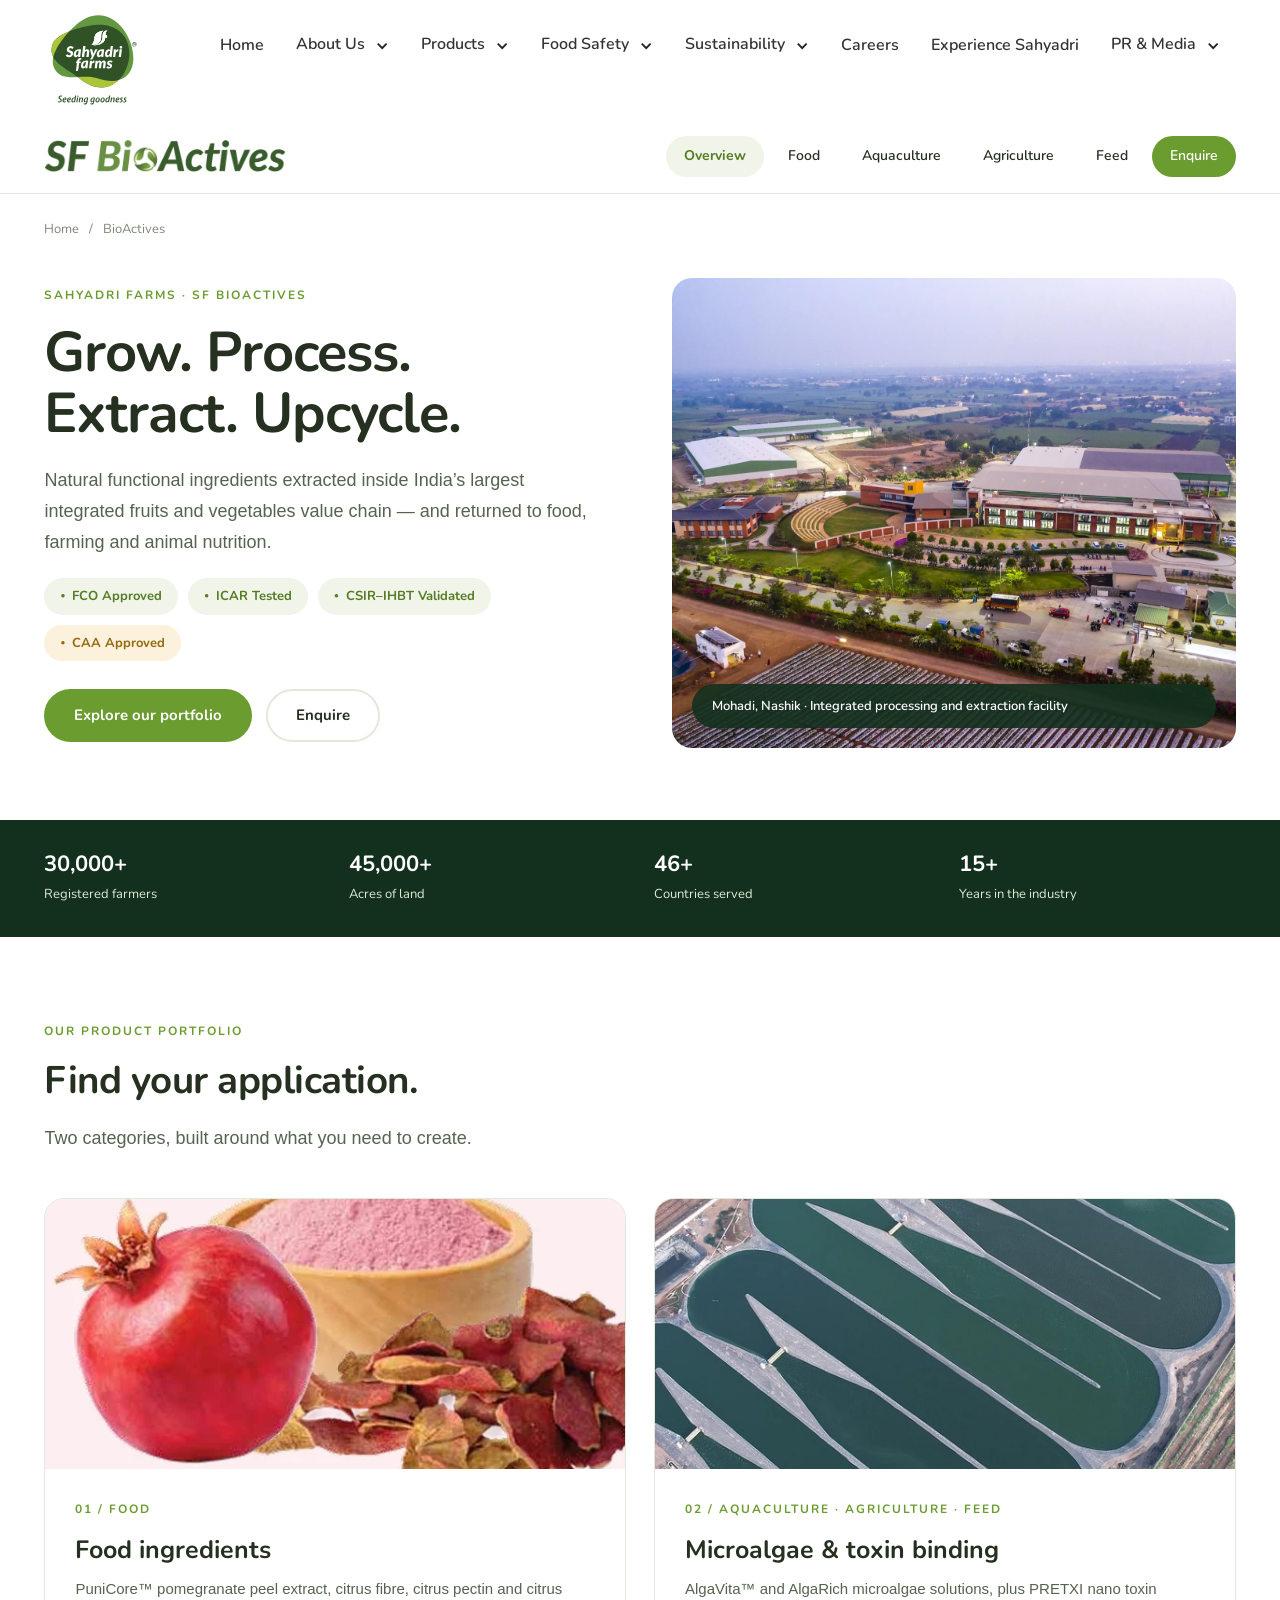
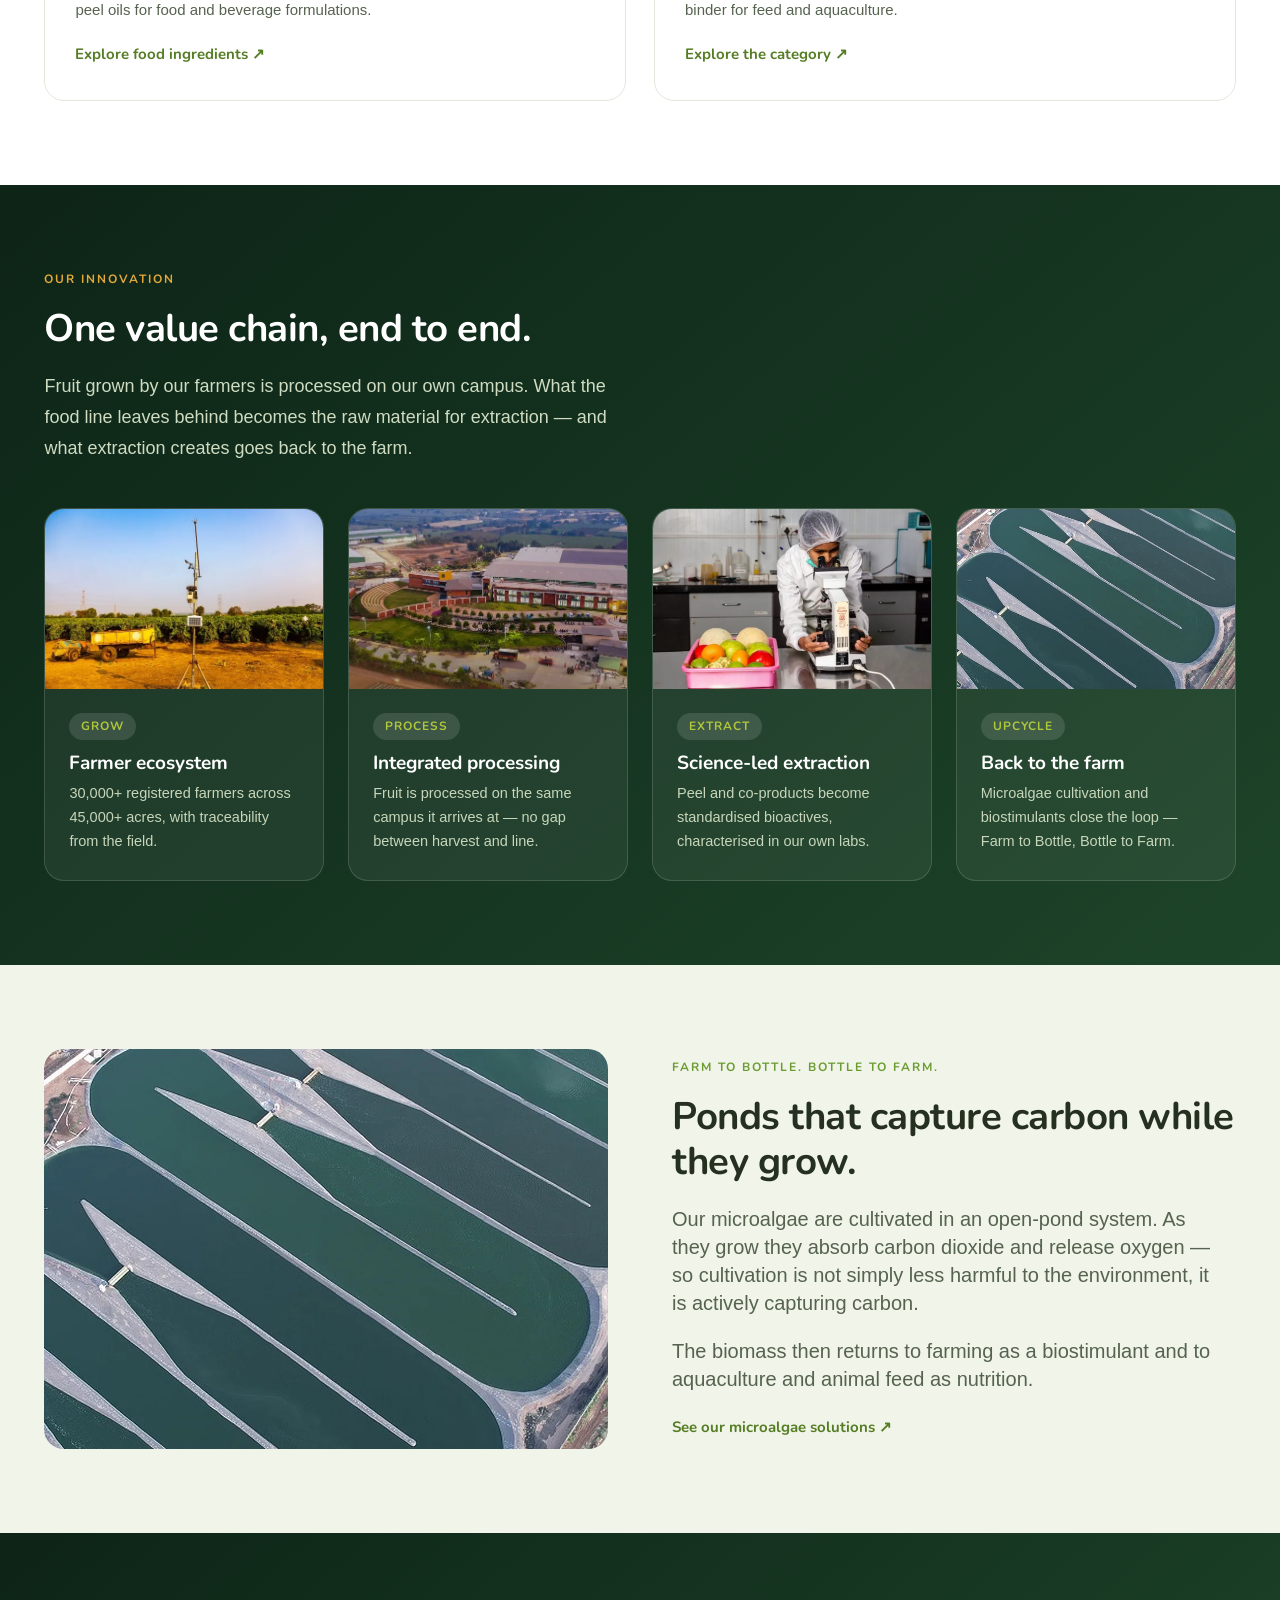
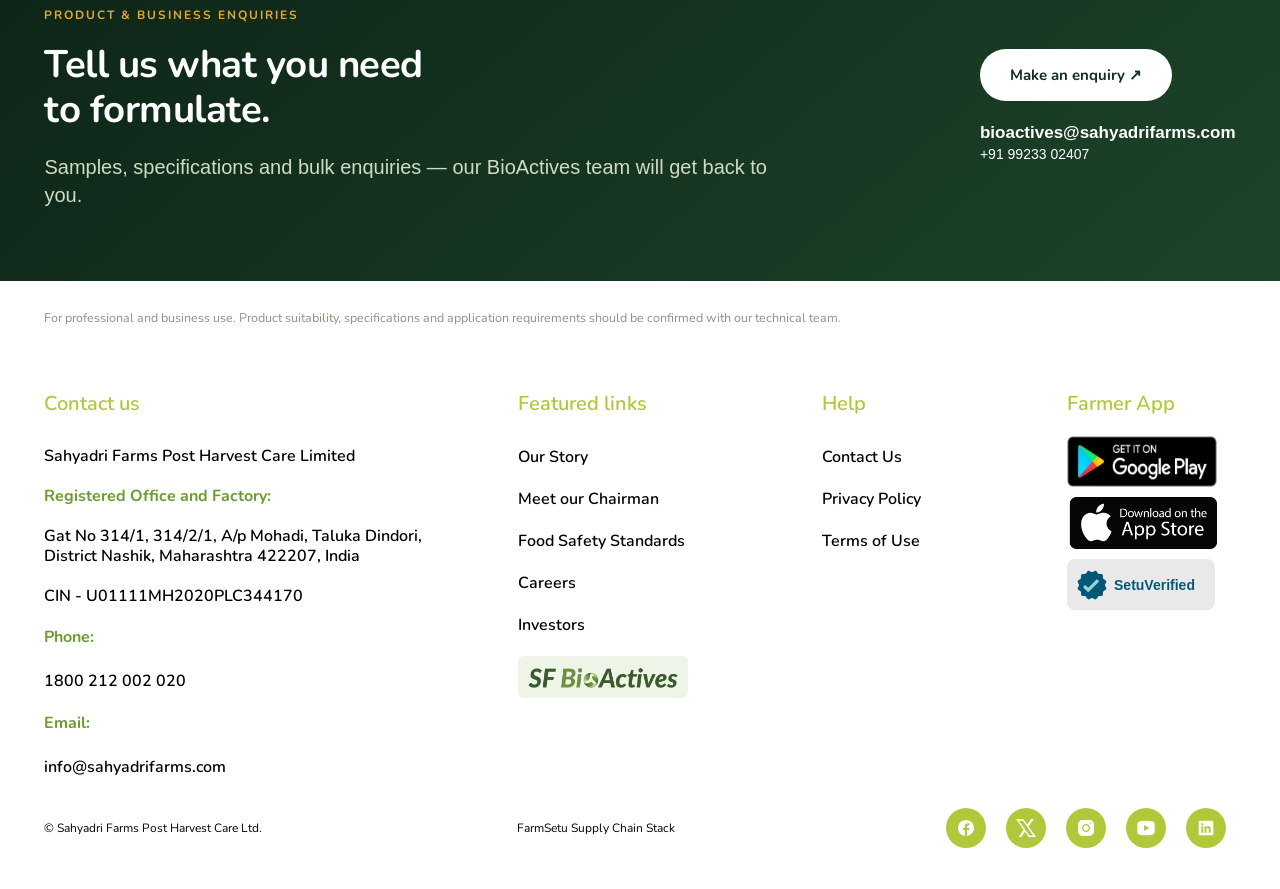
==== commit 212f5199: "Revert "Fixed V2 feedback items, renamed categories and added placeholders"" ====
--- a/bio-actives.html
+++ b/bio-actives.html
@@ -1 +1 @@
-<!DOCTYPE html><html lang="en" data-wf-site="62551fa7bee8db16e944f95d" data-wf-page="6451f20de6ab51c11d7281f7"><head><meta charset="utf-8"><meta name="viewport" content="width=device-width,initial-scale=1"><title>Natural functional ingredients | SF BioActives</title><link rel="icon" href="assets/logo%20(1)%20(2).webp"><link rel="stylesheet" href="assets/site-fonts.css"><link rel="stylesheet" href="assets/webflow-shared.css"><style>.w-webflow-badge{display:none!important}</style><meta name="description" content="Explore food ingredients, microalgae and toxin binder solutions from Sahyadri Farms."><meta property="og:title" content="Natural functional ingredients | SF BioActives"><meta property="og:description" content="Explore food ingredients, microalgae and toxin binder solutions from Sahyadri Farms."><link rel="stylesheet" href="assets/bio-actives.css?v=v16"></head><body><a href="#bio-main" style="position:absolute;left:-10000px" onfocus="this.style.left='12px'" onblur="this.style.left='-10000px'">Skip to content</a><div bind="11a788a2-a2bd-2140-ccd1-12ca644b210e" class="header-section-2"><div data-animation="default" class="navbar11_component w-nav" data-easing2="ease" data-easing="ease" data-collapse="medium" data-w-id="b6bd13ec-e638-4af0-0da8-ce3b8dacf3e6" role="banner" data-duration="400" bind="b6bd13ec-e638-4af0-0da8-ce3b8dacf3e6"><div class="main-header-container"><a href="https://sahyadrifarms.com" class="navbar11_logo-link w-nav-brand"><img src="assets/625cf519082278b79e72983f_Sahyadri_logo_size_5.54_in%20(1)-ai.svg" loading="lazy" alt="" class="main-header-logo"></a><a href="https://townscript.com" class="navbar11_logo-link-copy w-nav-brand"><img src="assets/SF%20ultra%20marathon%20logo-3.png" loading="lazy" alt="" class="main-header-logo-copy"></a><nav role="navigation" class="navbar11_menu w-nav-menu"><a href="https://sahyadrifarms.com" class="nav-link-caeers w-nav-link"><strong class="text-careers">Home</strong></a><div data-hover="true" data-delay="100" bind="b6bd13ec-e638-4af0-0da8-ce3b8dacf3ed" data-w-id="b6bd13ec-e638-4af0-0da8-ce3b8dacf3ed" class="navbar11_menu-dropdown w-dropdown"><div class="navbar11_dropdown-toggle w-dropdown-toggle"><div bind="b6bd13ec-e638-4af0-0da8-ce3b8dacf3ef" class="dropdown-icon w-icon-dropdown-toggle"></div><div><a href="bio-actives.html"><strong class="bold-text-3">About Us</strong></a></div></div><nav class="navbar11_dropdown-list w-dropdown-list"><div class="navbar11_dropdown-link-list"><a href="https://sahyadrifarms.comabout-us/our-story" class="navbar11_dropdown-link w-inline-block"><div class="navbar11_text-wrapper"><div class="text-weight-semibold-3">Our story</div></div></a><a href="https://sahyadrifarms.comabout-us/our-team" class="navbar11_dropdown-link w-inline-block"><div class="navbar11_text-wrapper"><div class="text-weight-semibold-3">Our team</div></div></a><a href="https://sahyadrifarms.comabout-us/milestones" class="navbar11_dropdown-link w-inline-block"><div class="navbar11_text-wrapper"><div class="text-weight-semibold-3">Milestones</div></div></a><div data-hover="true" data-delay="100" bind="15b63626-a4bf-45bc-46a3-632dfaaf27cf" class="navbar11_menu-dropdown w-dropdown"><div class="navbar11_dropdown-toggle-sub-text w-dropdown-toggle"><div bind="15b63626-a4bf-45bc-46a3-632dfaaf27d1" class="dropdown-icon-copy w-icon-dropdown-toggle"></div><div><a href="bio-actives.html"><strong class="bold-text-3">Infrastructure</strong></a></div></div><nav class="navbar11_dropdown-list-copy w-dropdown-list"><div class="navbar11_dropdown-link-list"><a href="https://sahyadrifarms.compost-harvest-infrastructure" class="navbar11_dropdown-link w-inline-block"><div class="navbar11_text-wrapper"><div class="text-weight-semibold-3">Post Harvest Infrastructure</div></div></a><a href="https://sahyadrifarms.comabout-us/infrastructure/ffc" class="navbar11_dropdown-link w-inline-block"><div class="navbar11_text-wrapper"><div class="text-weight-semibold-3">FFC</div></div></a></div></nav></div><a href="https://sahyadrifarms.comabout-us/skill-development-centre" class="nav-link-text w-inline-block"><div class="navbar11_text-wrapper"><div class="text-weight-semibold-3">Skill Development Centre</div></div></a><a href="https://sahyadrifarms.cominvestor-relation" class="navbar11_dropdown-link w-inline-block"><div class="navbar11_text-wrapper"><div class="text-weight-semibold-3">Investor Relation</div></div></a></div></nav></div><div data-hover="true" data-delay="0" bind="0b17d4a0-3c8b-4c86-a14d-f7b609b84024" data-w-id="0b17d4a0-3c8b-4c86-a14d-f7b609b84024" class="navbar11_menu-dropdown w-dropdown"><div class="navbar11_dropdown-toggle w-dropdown-toggle"><div bind="0b17d4a0-3c8b-4c86-a14d-f7b609b84026" class="dropdown-icon w-icon-dropdown-toggle"></div><div><a href="bio-actives.html"><strong class="bold-text-3">Products</strong></a></div></div><nav class="pr-nav-dropdown-productt w-dropdown-list"><div class="w-layout-hflex navbar11_dropdown-link-list"><a id="w-node-da858071-4df8-c5ae-22c6-a2f4bd5f49c7-644b210e" href="https://sahyadrifarms.comproducts/core-crops" class="navbar11_dropdown-link w-inline-block"><div class="navbar11_text-wrapper"><div class="text-weight-semibold-3">Core Crops</div></div></a><a id="w-node-_67d35d69-6214-52e3-e295-047407137557-644b210e" href="https://sahyadrifarms.comproducts/fresh-fruits" class="navbar11_dropdown-link w-inline-block"><div class="navbar11_text-wrapper"><div class="text-weight-semibold-3">Fresh Fruits</div></div></a><a id="w-node-af5e341f-6a73-9f05-b60d-8ca0737c4cc0-644b210e" href="https://sahyadrifarms.comproducts/processed-fruits-and-vegetables" class="navbar11_dropdown-link w-inline-block"><div class="navbar11_text-wrapper"><div class="text-weight-semibold-3">Processed Foods</div></div></a><a id="w-node-e33461f8-f2d6-d352-ce09-63bb4c4eca9b-644b210e" href="https://sahyadrifarms.comproducts/dry-fruits" class="navbar11_dropdown-link w-inline-block"><div><div class="text-weight-semibold-3 navbar11_text-wrapper">Dry Fruits</div></div></a><a id="w-node-_27b6adea-e498-46dc-8285-75a53d129d1d-644b210e" href="https://sahyadrifarms.comfrozen-vegetables-wholesale-preservative-free-fruits" class="navbar11_dropdown-link w-inline-block"><div><div class="text-weight-semibold-3 navbar11_text-wrapper">Kitchen Culture</div></div></a><a id="w-node-_5c007fb4-c5d6-a3aa-c84e-1dca9c32ca34-644b210e" href="https://sahyadrifarms.comjuice-farm" class="navbar11_dropdown-link hide w-inline-block"><div><div class="text-weight-semibold-3 navbar11_text-wrapper">The Juice Farm </div></div></a><div data-delay="0" data-hover="true" bind="e8865852-1b2f-7567-b86a-7f9b32fd15e5" class="navbar11_menu-dropdown bio hidden w-dropdown"><div class="navbar11_dropdown-toggle bio w-dropdown-toggle"><div bind="e8865852-1b2f-7567-b86a-7f9b32fd15e7" class="dropdown-icon bio-copy w-icon-dropdown-toggle"></div><div class="bold-text-3">Dried Segment</div></div><nav class="pr-nav-dropdown-productt w-dropdown-list"><div class="navbar11_dropdown-link-list"><a id="w-node-a6696567-4bce-60db-64bb-36cdc163b714-644b210e" href="https://sahyadrifarms.comspray-dried" class="navbar11_dropdown-link w-inline-block"><div class="navbar11_text-wrapper"><div class="text-weight-semibold-3">Spray dried</div></div></a><a id="w-node-_98943e55-61ae-a568-8b3b-99ba9d7e6d6a-644b210e" href="https://sahyadrifarms.comfreeze-dried" class="navbar11_dropdown-link w-inline-block"><div class="navbar11_text-wrapper"><div class="text-weight-semibold-3">Freeze dried</div></div></a><a id="w-node-_6061c20e-d2d7-371a-0eae-42ac4a675c36-644b210e" href="https://sahyadrifarms.comsolar-dried" class="navbar11_dropdown-link w-inline-block"><div class="navbar11_text-wrapper"><div class="text-weight-semibold-3">Solar Dried</div></div></a></div></nav></div><div data-delay="0" data-hover="true" bind="32a297e1-02e4-374f-309d-8bdbd15b97d5" class="navbar11_menu-dropdown bio w-dropdown"><div class="navbar11_dropdown-toggle bio w-dropdown-toggle"><div bind="32a297e1-02e4-374f-309d-8bdbd15b97d5" class="dropdown-icon bio-copy w-icon-dropdown-toggle"></div><div class="bold-text-3">BioActives</div></div></div></div></nav></div></nav></div></div></div><div class="main-wrapper" id="bio-main"><div class="category-grid"><div class="category-card"><h2>Pomegranate Peel Extract</h2><p>Natural functional solutions from Sahyadri Farms.</p></div><div class="category-card"><h2>Citrus Ingredients</h2><p>High-quality plant-based ingredients for food products.</p></div></div><div class="value-chain-container"><h2>One value chain, end to end</h2><div class="value-chain-grid"><div data-value="grow" class="value_segment_card"><h3>GROW</h3></div><div data-value="process" class="value_segment_card"><h3>PROCESS</h3></div><div data-value="extract" class="value_segment_card"><h3>EXTRACT</h3></div><div data-value="upcycle" class="value_segment_card"><h3>UPCYCLE</h3></div><div data-value="human-nutrition" class="value_segment_card"><h3>Human Nutrition</h3></div><div data-value="animal-nutrition" class="value_segment_card"><h3>Animal Nutrition</h3></div></div></div></div></body></html>
+<!DOCTYPE html><html lang="en" data-wf-site="62551fa7bee8db16e944f95d" data-wf-page="6451f20de6ab51c11d7281f7"><head><meta charset="utf-8"><meta name="viewport" content="width=device-width,initial-scale=1"><title>Natural functional ingredients | SF BioActives</title><link rel="icon" href="assets/logo%20(1)%20(2).webp"><link rel="stylesheet" href="assets/site-fonts.css"><link rel="stylesheet" href="assets/webflow-shared.css"><style>.w-webflow-badge{display:none!important}</style><meta name="description" content="Explore food ingredients, microalgae and toxin binder solutions from Sahyadri Farms."><meta property="og:title" content="Natural functional ingredients | SF BioActives"><meta property="og:description" content="Explore food ingredients, microalgae and toxin binder solutions from Sahyadri Farms."><link rel="stylesheet" href="assets/bio-actives.css?v=v15"></head><body><a href="#bio-main" style="position:absolute;left:-10000px" onfocus="this.style.left='12px'" onblur="this.style.left='-10000px'">Skip to content</a><div bind="11a788a2-a2bd-2140-ccd1-12ca644b210e" class="header-section-2"><div data-animation="default" class="navbar11_component w-nav" data-easing2="ease" data-easing="ease" data-collapse="medium" data-w-id="b6bd13ec-e638-4af0-0da8-ce3b8dacf3e6" role="banner" data-duration="400" bind="b6bd13ec-e638-4af0-0da8-ce3b8dacf3e6"><div class="main-header-container"><a href="https://www.sahyadrifarms.com/" class="navbar11_logo-link w-nav-brand"><img src="assets/625cf519082278b79e72983f_Sahyadri_logo_size_5.54_in%20(1)-ai.svg" loading="lazy" alt="" class="main-header-logo"></a><a href="https://www.townscript.com/e/copy-of-the-vineyard-ultra-413204?fbclid=IwAR3aPaO8YxBANcYs_qrwce-fTKvbnLHiBgy1yIb55xZbuguWOdaVI-juPLk" class="navbar11_logo-link-copy w-nav-brand"><img src="assets/SF%20ultra%20marathon%20logo-3.png" loading="lazy" alt="" class="main-header-logo-copy"></a><nav role="navigation" class="navbar11_menu w-nav-menu"><a href="https://www.sahyadrifarms.com/" class="nav-link-caeers w-nav-link"><strong class="text-careers">Home</strong></a><div data-hover="true" data-delay="100" bind="b6bd13ec-e638-4af0-0da8-ce3b8dacf3ed" data-w-id="b6bd13ec-e638-4af0-0da8-ce3b8dacf3ed" class="navbar11_menu-dropdown w-dropdown"><div class="navbar11_dropdown-toggle w-dropdown-toggle"><div bind="b6bd13ec-e638-4af0-0da8-ce3b8dacf3ef" class="dropdown-icon w-icon-dropdown-toggle"></div><div><a href="bio-actives.html"><strong class="bold-text-3">About Us</strong></a></div></div><nav class="navbar11_dropdown-list w-dropdown-list"><div class="navbar11_dropdown-link-list"><a href="https://www.sahyadrifarms.com/about-us/our-story" class="navbar11_dropdown-link w-inline-block"><div class="navbar11_text-wrapper"><div class="text-weight-semibold-3">Our story</div></div></a><a href="https://www.sahyadrifarms.com/about-us/our-team" class="navbar11_dropdown-link w-inline-block"><div class="navbar11_text-wrapper"><div class="text-weight-semibold-3">Our team</div></div></a><a href="https://www.sahyadrifarms.com/about-us/milestones" class="navbar11_dropdown-link w-inline-block"><div class="navbar11_text-wrapper"><div class="text-weight-semibold-3">Milestones</div></div></a><div data-hover="true" data-delay="100" bind="15b63626-a4bf-45bc-46a3-632dfaaf27cf" class="navbar11_menu-dropdown w-dropdown"><div class="navbar11_dropdown-toggle-sub-text w-dropdown-toggle"><div bind="15b63626-a4bf-45bc-46a3-632dfaaf27d1" class="dropdown-icon-copy w-icon-dropdown-toggle"></div><div><a href="bio-actives.html"><strong class="bold-text-3">Infrastructure</strong></a></div></div><nav class="navbar11_dropdown-list-copy w-dropdown-list"><div class="navbar11_dropdown-link-list"><a href="https://www.sahyadrifarms.com/post-harvest-infrastructure" class="navbar11_dropdown-link w-inline-block"><div class="navbar11_text-wrapper"><div class="text-weight-semibold-3">Post Harvest Infrastructure</div></div></a><a href="https://www.sahyadrifarms.com/about-us/infrastructure/ffc" class="navbar11_dropdown-link w-inline-block"><div class="navbar11_text-wrapper"><div class="text-weight-semibold-3">FFC</div></div></a></div></nav></div><a href="https://www.sahyadrifarms.com/about-us/skill-development-centre" class="nav-link-text w-inline-block"><div class="navbar11_text-wrapper"><div class="text-weight-semibold-3">Skill Development Centre</div></div></a><a href="https://www.sahyadrifarms.com/investor-relation" class="navbar11_dropdown-link w-inline-block"><div class="navbar11_text-wrapper"><div class="text-weight-semibold-3">Investor Relation</div></div></a></div></nav></div><div data-hover="true" data-delay="0" bind="0b17d4a0-3c8b-4c86-a14d-f7b609b84024" data-w-id="0b17d4a0-3c8b-4c86-a14d-f7b609b84024" class="navbar11_menu-dropdown w-dropdown"><div class="navbar11_dropdown-toggle w-dropdown-toggle"><div bind="0b17d4a0-3c8b-4c86-a14d-f7b609b84026" class="dropdown-icon w-icon-dropdown-toggle"></div><div><a href="bio-actives.html"><strong class="bold-text-3">Products</strong></a></div></div><nav class="pr-nav-dropdown-productt w-dropdown-list"><div class="w-layout-hflex navbar11_dropdown-link-list"><a id="w-node-da858071-4df8-c5ae-22c6-a2f4bd5f49c7-644b210e" href="https://www.sahyadrifarms.com/products/core-crops" class="navbar11_dropdown-link w-inline-block"><div class="navbar11_text-wrapper"><div class="text-weight-semibold-3">Core Crops</div></div></a><a id="w-node-_67d35d69-6214-52e3-e295-047407137557-644b210e" href="https://www.sahyadrifarms.com/products/fresh-fruits" class="navbar11_dropdown-link w-inline-block"><div class="navbar11_text-wrapper"><div class="text-weight-semibold-3">Fresh Fruits</div></div></a><a id="w-node-af5e341f-6a73-9f05-b60d-8ca0737c4cc0-644b210e" href="https://www.sahyadrifarms.com/products/processed-fruits-and-vegetables" class="navbar11_dropdown-link w-inline-block"><div class="navbar11_text-wrapper"><div class="text-weight-semibold-3">Processed Foods</div></div></a><a id="w-node-e33461f8-f2d6-d352-ce09-63bb4c4eca9b-644b210e" href="https://www.sahyadrifarms.com/products/dry-fruits" class="navbar11_dropdown-link w-inline-block"><div><div class="text-weight-semibold-3 navbar11_text-wrapper">Dry Fruits</div></div></a><a id="w-node-_27b6adea-e498-46dc-8285-75a53d129d1d-644b210e" href="https://www.sahyadrifarms.com/frozen-vegetables-wholesale-preservative-free-fruits" class="navbar11_dropdown-link w-inline-block"><div><div class="text-weight-semibold-3 navbar11_text-wrapper">Kitchen Culture</div></div></a><a id="w-node-_5c007fb4-c5d6-a3aa-c84e-1dca9c32ca34-644b210e" href="https://www.sahyadrifarms.com/juice-farm" class="navbar11_dropdown-link hide w-inline-block"><div><div class="text-weight-semibold-3 navbar11_text-wrapper">The Juice Farm </div></div></a><div data-delay="0" data-hover="true" bind="e8865852-1b2f-7567-b86a-7f9b32fd15e5" class="navbar11_menu-dropdown bio hidden w-dropdown"><div class="navbar11_dropdown-toggle bio w-dropdown-toggle"><div bind="e8865852-1b2f-7567-b86a-7f9b32fd15e7" class="dropdown-icon bio-copy w-icon-dropdown-toggle"></div><div class="bold-text-3">Dried Segment</div></div><nav class="pr-nav-dropdown-productt w-dropdown-list"><div class="navbar11_dropdown-link-list"><a id="w-node-a6696567-4bce-60db-64bb-36cdc163b714-644b210e" href="https://www.sahyadrifarms.com/spray-dried" class="navbar11_dropdown-link w-inline-block"><div class="navbar11_text-wrapper"><div class="text-weight-semibold-3">Spray dried</div></div></a><a id="w-node-_98943e55-61ae-a568-8b3b-99ba9d7e6d6a-644b210e" href="https://www.sahyadrifarms.com/freeze-dried" class="navbar11_dropdown-link w-inline-block"><div class="navbar11_text-wrapper"><div class="text-weight-semibold-3">Freeze dried</div></div></a><a id="w-node-_6061c20e-d2d7-371a-0eae-42ac4a675c36-644b210e" href="https://www.sahyadrifarms.com/solar-dried" class="navbar11_dropdown-link w-inline-block"><div class="navbar11_text-wrapper"><div class="text-weight-semibold-3">Solar Dried</div></div></a></div></nav></div><div data-delay="0" data-hover="true" bind="32a297e1-02e4-374f-309d-8bdbd15b97d5" class="navbar11_menu-dropdown bio w-dropdown"><div class="navbar11_dropdown-toggle bio w-dropdown-toggle"><div bind="32a297e1-02e4-374f-309d-8bdbd15b97d7" class="dropdown-icon bio w-icon-dropdown-toggle"></div><div class="bold-text-3">BioActives</div></div><nav class="pr-nav-dropdown-productt w-dropdown-list"><div class="navbar11_dropdown-link-list"><a id="w-node-_32a297e1-02e4-374f-309d-8bdbd15b97dc-644b210e" href="bio-actives.html" class="navbar11_dropdown-link w-inline-block"><div class="navbar11_text-wrapper"><div class="text-weight-semibold-3">BioActives</div></div></a><a href="bio-actives/food.html" class="navbar11_dropdown-link w-inline-block" data-bio-category="food"><div class="navbar11_text-wrapper"><div class="text-weight-semibold-3">Food</div></div></a><a href="bio-actives/aquaculture-agriculture-feed.html" class="navbar11_dropdown-link w-inline-block" data-bio-category="aquaculture-agriculture-feed"><div class="navbar11_text-wrapper"><div class="text-weight-semibold-3">Aquaculture / Agriculture / Feed Industry</div></div></a><a id="w-node-_32a297e1-02e4-374f-309d-8bdbd15b97e0-644b210e" href="https://www.sahyadrifarms.com/plankorevive" class="navbar11_dropdown-link hide w-inline-block"><div class="navbar11_text-wrapper"><div class="text-weight-semibold-3">Plankorevive</div></div></a><a id="w-node-_32a297e1-02e4-374f-309d-8bdbd15b97e4-644b210e" href="https://www.sahyadrifarms.com/pomegranate-based-bioactives" class="navbar11_dropdown-link hide w-inline-block"><div class="navbar11_text-wrapper"><div class="text-weight-semibold-3">Pomegranate Based Bioactives</div></div></a><a id="w-node-_32a297e1-02e4-374f-309d-8bdbd15b97e8-644b210e" href="https://www.sahyadrifarms.com/citrus-based-bioactives" class="navbar11_dropdown-link hide w-inline-block"><div class="navbar11_text-wrapper"><div class="text-weight-semibold-3">Citrus Based Bioactives</div></div></a></div></nav></div><div data-delay="0" data-hover="true" bind="4d8dec73-fd83-8b3c-1732-9c82c4041ebb" class="navbar11_menu-dropdown bio hidden w-dropdown"><div class="navbar11_dropdown-toggle bio w-dropdown-toggle"><div bind="4d8dec73-fd83-8b3c-1732-9c82c4041ebd" class="dropdown-icon bio w-icon-dropdown-toggle"></div><div class="bold-text-3">Microalgae</div></div><nav class="pr-nav-dropdown-productt w-dropdown-list"><div class="navbar11_dropdown-link-list"><a id="w-node-_4d8dec73-fd83-8b3c-1732-9c82c4041ec2-644b210e" href="https://www.sahyadrifarms.com/microalgae" class="navbar11_dropdown-link w-inline-block"><div class="navbar11_text-wrapper"><div class="text-weight-semibold-3">Agriculture</div></div></a><a id="w-node-_4d8dec73-fd83-8b3c-1732-9c82c4041ec6-644b210e" href="https://www.sahyadrifarms.com/plankorevive" class="navbar11_dropdown-link hide w-inline-block"><div class="navbar11_text-wrapper"><div class="text-weight-semibold-3">Plankorevive</div></div></a><a id="w-node-_4d8dec73-fd83-8b3c-1732-9c82c4041eca-644b210e" href="https://www.sahyadrifarms.com/aquaculture" class="navbar11_dropdown-link w-inline-block"><div class="navbar11_text-wrapper"><div class="text-weight-semibold-3">Aquaculture</div></div></a></div></nav></div></div></nav></div><div data-hover="true" data-delay="100" bind="048e5941-d92e-407d-7ae7-375a465c8fdf" data-w-id="048e5941-d92e-407d-7ae7-375a465c8fdf" class="navbar11_menu-dropdown w-dropdown"><div class="navbar11_dropdown-toggle w-dropdown-toggle"><div bind="048e5941-d92e-407d-7ae7-375a465c8fe1" class="dropdown-icon w-icon-dropdown-toggle"></div><div><a href="bio-actives.html"><strong class="bold-text-3">Food Safety</strong></a></div></div><nav class="navbar_dropdown w-dropdown-list"><div class="navbar11_dropdown-link-list"><a href="https://www.sahyadrifarms.com/food-safety/standards" class="navbar11_dropdown-link w-inline-block"><div class="navbar11_text-wrapper"><div class="text-weight-semibold-3">Standards</div></div></a><a href="https://www.sahyadrifarms.com/food-safety/traceability" class="navbar11_dropdown-link w-inline-block"><div class="navbar11_text-wrapper"><div class="text-weight-semibold-3">Traceability</div></div></a></div></nav></div><div data-hover="true" data-delay="100" bind="50d8fd95-9f67-b42e-c43a-90d43d9ea6a4" class="navbar11_menu-dropdown w-dropdown"><div class="navbar11_dropdown-toggle w-dropdown-toggle"><div bind="50d8fd95-9f67-b42e-c43a-90d43d9ea6a6" class="dropdown-icon w-icon-dropdown-toggle"></div><div><a href="bio-actives.html"><strong class="bold-text-3">Sustainability</strong></a></div></div><nav class="navbar_dropdown w-dropdown-list"><div class="navbar11_dropdown-link-list"><a href="https://www.sahyadrifarms.com/sustainability/environment" class="navbar11_dropdown-link w-inline-block"><div class="navbar11_text-wrapper"><div class="text-weight-semibold-3">Environment</div></div></a><a href="https://www.sahyadrifarms.com/sustainability/transparency-and-fair-equity" class="navbar11_dropdown-link w-inline-block"><div class="navbar11_text-wrapper"><div class="text-weight-semibold-3">Transparency and Fair Equity</div></div></a><a href="https://www.sahyadrifarms.com/expert-association" class="navbar11_dropdown-link w-inline-block"><div class="navbar11_text-wrapper"><div class="text-weight-semibold-3">Association with Experts</div></div></a></div></nav></div><a href="https://www.sahyadrifarms.com/careers" class="nav-link-caeers w-nav-link"><strong class="text-careers">Careers</strong></a><a href="https://www.sahyadrifarms.com/experience-sahyadri" class="nav-link-caeers w-nav-link"><strong class="text-careers">Experience Sahyadri</strong></a><a href="https://www.sahyadrifarms.com/pr-media" class="nav-link-caeers pr-media w-nav-link"><strong class="text-careers">PR &amp; Media</strong></a><div data-hover="true" data-delay="100" bind="dc3a9e29-e383-077d-5385-e776fe84f732" class="navbar11_menu-dropdown w-dropdown"><div class="navbar11_dropdown-toggle w-dropdown-toggle"><div bind="dc3a9e29-e383-077d-5385-e776fe84f734" class="dropdown-icon w-icon-dropdown-toggle"></div><div><a href="bio-actives.html"><strong class="bold-text-3">PR &amp; Media</strong></a></div></div><nav class="navbar_dropdown w-dropdown-list"><div class="navbar11_dropdown-link-list"><a href="https://www.sahyadrifarms.com/pr-media" class="navbar11_dropdown-link w-inline-block"><div class="navbar11_text-wrapper"><div class="text-weight-semibold-3">PR &amp; Media</div></div></a><a href="https://www.sahyadrifarms.com/blog" class="navbar11_dropdown-link w-inline-block"><div class="navbar11_text-wrapper"><div class="text-weight-semibold-3">Blogs</div></div></a></div></nav></div></nav><div class="navbar11_menu-button w-nav-button"><div class="menu-icon1"><div class="menu-icon1_line-top"></div><div class="menu-icon1_line-middle"><div class="menu-icon_line-middle-inner"></div></div><div class="menu-icon1_line-bottom"></div></div></div></div></div></div><main class="ba" id="bio-main"><div class="ba-bar"><div class="ba-wrap"><a class="ba-brand" href="bio-actives.html"><img src="assets/SFB_logo-2.png" alt="SF BioActives"></a><nav class="ba-nav" aria-label="Bio-Actives"><a href="bio-actives.html" aria-current="page">Overview</a><a href="bio-actives/food.html">Food</a><a href="bio-actives/aquaculture-agriculture-feed.html#aquaculture">Aquaculture</a><a href="bio-actives/aquaculture-agriculture-feed.html#agriculture">Agriculture</a><a href="bio-actives/aquaculture-agriculture-feed.html#feed">Feed</a><a class="ba-nav-cta" href="#enquire">Enquire</a></nav></div></div><div class="ba-wrap"><nav class="ba-crumbs" aria-label="Breadcrumb"><a href="https://www.sahyadrifarms.com/">Home</a><span>/</span><span aria-current="page">BioActives</span></nav><section class="ba-hero"><div><div class="ba-eyebrow">Sahyadri Farms · SF BioActives</div><h1>Grow. Process.<br>Extract. Upcycle.</h1><p class="ba-lead">Natural functional ingredients extracted inside India’s largest integrated fruits and vegetables value chain — and returned to food, farming and animal nutrition.</p><div class="ba-badges"><span class="ba-badge">FCO Approved</span><span class="ba-badge">ICAR Tested</span><span class="ba-badge">CSIR–IHBT Validated</span><span class="ba-badge gold">CAA Approved</span></div><div class="ba-actions"><a class="ba-button" href="#categories">Explore our portfolio</a><a class="ba-button outline" href="mailto:bioactives@sahyadrifarms.com">Enquire</a></div></div><div class="ba-hero-media"><img src="assets/bio-actives/overview-hero.webp" alt="Aerial view of the Sahyadri Farms integrated processing and extraction facility at Mohadi, Nashik" loading="eager" decoding="async" width="1800" height="1199"><div class="ba-caption">Mohadi, Nashik · Integrated processing and extraction facility</div></div></section></div><div class="ba-strip"><div class="ba-wrap"><div><b>30,000+</b><span>Registered farmers</span></div><div><b>45,000+</b><span>Acres of land</span></div><div><b>46+</b><span>Countries served</span></div><div><b>15+</b><span>Years in the industry</span></div></div></div><section class="ba-section" id="categories"><div class="ba-wrap"><div class="ba-intro"><div class="ba-eyebrow">Our product portfolio</div><h2>Find your application.</h2><p class="ba-lead">Two categories, built around what you need to create.</p></div><div class="ba-categories"><a class="ba-category" href="bio-actives/food.html"><img src="assets/bio-actives/pomegranate.webp" alt="Pomegranate fruit with pomegranate peel extract powder and dried peel" loading="lazy" decoding="async"><div class="ba-category-body"><div class="ba-eyebrow">01 / Food</div><h3>Food ingredients</h3><p>PuniCore™ pomegranate peel extract, citrus fibre, citrus pectin and citrus peel oils for food and beverage formulations.</p><span class="ba-text-link">Explore food ingredients ↗</span></div></a><a class="ba-category" href="bio-actives/aquaculture-agriculture-feed.html"><img src="assets/bio-actives/ponds-wide.webp" alt="Open-pond microalgae cultivation system at Sahyadri Farms" loading="lazy" decoding="async"><div class="ba-category-body"><div class="ba-eyebrow">02 / Aquaculture · Agriculture · Feed</div><h3>Microalgae &amp; toxin binding</h3><p>AlgaVita™ and AlgaRich microalgae solutions, plus PRETXI nano toxin binder for feed and aquaculture.</p><span class="ba-text-link">Explore the category ↗</span></div></a></div></div></section><section class="ba-section forest" id="innovation"><div class="ba-wrap"><div class="ba-intro"><div class="ba-eyebrow">Our innovation</div><h2>One value chain, end to end.</h2><p class="ba-lead">Fruit grown by our farmers is processed on our own campus. What the food line leaves behind becomes the raw material for extraction — and what extraction creates goes back to the farm.</p></div><div class="ba-steps"><div class="ba-step"><img src="assets/bio-actives/rd-farm.webp" alt="Sahyadri Farms research and development farm with field monitoring station" loading="lazy" decoding="async"><div class="ba-step-body"><span class="ba-number">GROW</span><h3>Farmer ecosystem</h3><p>30,000+ registered farmers across 45,000+ acres, with traceability from the field.</p></div></div><div class="ba-step"><img src="assets/bio-actives/campus.webp" alt="Aerial view of the Sahyadri Farms processing campus" loading="lazy" decoding="async"><div class="ba-step-body"><span class="ba-number">PROCESS</span><h3>Integrated processing</h3><p>Fruit is processed on the same campus it arrives at — no gap between harvest and line.</p></div></div><div class="ba-step"><img src="assets/bio-actives/lab.webp" alt="Scientist analysing fruit samples in the Sahyadri Farms laboratory" loading="lazy" decoding="async"><div class="ba-step-body"><span class="ba-number">EXTRACT</span><h3>Science-led extraction</h3><p>Peel and co-products become standardised bioactives, characterised in our own labs.</p></div></div><div class="ba-step"><img src="assets/bio-actives/ponds-wide.webp" alt="Open microalgae cultivation ponds absorbing carbon dioxide" loading="lazy" decoding="async"><div class="ba-step-body"><span class="ba-number">UPCYCLE</span><h3>Back to the farm</h3><p>Microalgae cultivation and biostimulants close the loop — Farm to Bottle, Bottle to Farm.</p></div></div></div></div></section><section class="ba-section sage" id="circular"><div class="ba-wrap ba-split"><div><img src="assets/bio-actives/ponds-wide.webp" alt="Aerial view of the open-pond microalgae cultivation system" loading="lazy" decoding="async"></div><div><div class="ba-eyebrow">Farm to Bottle. Bottle to Farm.</div><h2>Ponds that capture carbon while they grow.</h2><p>Our microalgae are cultivated in an open-pond system. As they grow they absorb carbon dioxide and release oxygen — so cultivation is not simply less harmful to the environment, it is actively capturing carbon.</p><p>The biomass then returns to farming as a biostimulant and to aquaculture and animal feed as nutrition.</p><a class="ba-text-link" href="bio-actives/aquaculture-agriculture-feed.html#microalgae">See our microalgae solutions ↗</a></div></div></section><section class="ba-cta" id="enquire"><div class="ba-wrap"><div><div class="ba-eyebrow">Product &amp; business enquiries</div><h2>Tell us what you need<br>to formulate.</h2><p>Samples, specifications and bulk enquiries — our BioActives team will get back to you.</p></div><div><a class="ba-button light" href="mailto:bioactives@sahyadrifarms.com">Make an enquiry ↗</a><p class="ba-contact"><a href="mailto:bioactives@sahyadrifarms.com">bioactives@sahyadrifarms.com</a></p><p class="ba-small"><a href="tel:+919923302407">+91 99233 02407</a></p></div></div></section><div class="ba-wrap ba-disclaimer">For professional and business use. Product suitability, specifications and application requirements should be confirmed with our technical team.</div></main><div bind="1a312444-901e-8555-bbf1-504a9a10fdab" class="main-footer"><div class="footer-contianer"><div class="w-layout-grid footer-grid-01"><div id="w-node-_1a312444-901e-8555-bbf1-504a9a10fdb7-9a10fdab" class="footer-column-2"><div class="footer-title">Contact us</div><a href="bio-actives.html" class="footer-link-copy">Sahyadri Farms Post Harvest Care Limited<br><strong><br>Registered Office and Factory:<br></strong>‍<br>Gat No 314/1, 314/2/1, A/p Mohadi, Taluka Dindori, <br>District Nashik, Maharashtra 422207, India<br><br>CIN - U01111MH2020PLC344170</a><a href="bio-actives.html" class="footer-link-6"><strong>Phone:<br>‍<br></strong>1800 212 002 020</a><a href="mailto:info@sahyadrifarms.com" class="footer-link-6"><strong>Email:<br>‍<br></strong>info@sahyadrifarms.com</a></div><div class="footer-column-links"><div class="footer-title">Featured links</div><a href="https://www.sahyadrifarms.com/about-us/our-story" class="footer-link-6">Our Story</a><a href="https://www.sahyadrifarms.com/about-us/our-team" class="footer-link-6">Meet our Chairman</a><a href="https://www.sahyadrifarms.com/food-safety/standards" class="footer-link-6">Food Safety Standards</a><a href="https://www.sahyadrifarms.com/careers" class="footer-link-6">Careers</a><a href="https://www.sahyadrifarms.com/investors" class="footer-link-6">Investors</a><a href="https://www.sahyadrifarms.com/bio-actives" class="sf_bio-link w-inline-block"><div class="logo-container"><img src="assets/SFB_logo-2.png" loading="lazy" sizes="(max-width: 479px) 100vw, (max-width: 1439px) 49vw, 50vw" alt="" class="bio-active-logo"></div></a></div><div id="w-node-_1a312444-901e-8555-bbf1-504a9a10fdda-9a10fdab" class="footer-column-help"><div class="footer-title">Help</div><a href="https://www.sahyadrifarms.com/contact-us" class="footer-link-6">Contact Us</a><a href="https://www.sahyadrifarms.com/privacy-policy" class="footer-link-6">Privacy Policy</a><a href="https://www.sahyadrifarms.com/terms-of-use" class="footer-link-6">Terms of Use</a></div><div id="w-node-_3320db21-c37c-c5e6-de27-a47f0c8a517e-9a10fdab" class="footer-column-for-playstore"><div class="footer-title">Farmer App</div><div class="playstore-and-appstore"><a href="https://play.google.com/store/apps/details?id=co.setu.farm" target="_blank" class="app-link w-inline-block"><img src="assets/6260ef4f200c64facaf15855_google_play.webp" loading="lazy" alt="Download SetuFarm App" class="play-store-icon"></a><a href="https://apps.apple.com/in/app/setufarm/id1622183900" target="_blank" class="appstore_link w-inline-block"><img src="assets/app-store-logo.webp" loading="lazy" sizes="(max-width: 479px) 0px, 100vw" alt="Download SetuFarm App" class="apple-icon"></a><a href="https://app.setu.farm/" bind="7660f966-90d2-7f04-cf1f-6906bfbca9ed" class="cta_hero-button footer hide w-button">Enterprise Login</a><a href="https://www.setu.network/sahyadri-farms-profile.html" target="_blank" class="setu-verified-link w-inline-block"><div class="setu-verified"><img width="25" height="" alt="setu verified " src="assets/642a758d7473913bde2e11a3_SetuVerified.svg" loading="lazy" class="verified-logo"><h2 class="heading-65">SetuVerified</h2></div></a></div></div></div><div class="footer-bottom"><a href="https://www.sahyadrifarms.com/terms-of-use" class="secondary-link">© Sahyadri Farms Post Harvest Care Ltd.<br></a><a href="https://farmsetu.co" target="_blank" class="secondary-link middle">FarmSetu Supply Chain Stack</a><div class="footer-social-logo"><a href="https://www.facebook.com/SahyadriFarms/" target="_blank" class="social-link-2 w-inline-block"><img src="assets/icons8-facebook%20(1).svg" alt="" class="social-icon"></a><a href="https://twitter.com/SahyadriFarms" target="_blank" class="social-link-2 w-inline-block"><img src="assets/twitter-icon.svg" alt="" class="social-icon"></a><a href="https://www.instagram.com/sahyadrifarms/" target="_blank" class="social-link-2 w-inline-block"><img src="assets/icons8-instagram.svg" alt="" class="social-icon"></a><a href="https://www.youtube.com/c/SahyadriFarms" target="_blank" class="social-link-2 w-inline-block"><img src="assets/icons8-youtube.svg" alt="" class="social-icon"></a><a href="https://www.linkedin.com/company/sahyadri-farmers-producer-company-limited" target="_blank" class="social-link-2 w-inline-block"><img src="assets/icons8-linkedin.svg" alt="" class="social-icon"></a></div></div></div></div><script src="assets/jquery-site.js"></script><script src="assets/webflow-site.js"></script><script src="assets/bio-actives.js?v=v15" defer></script></body></html>
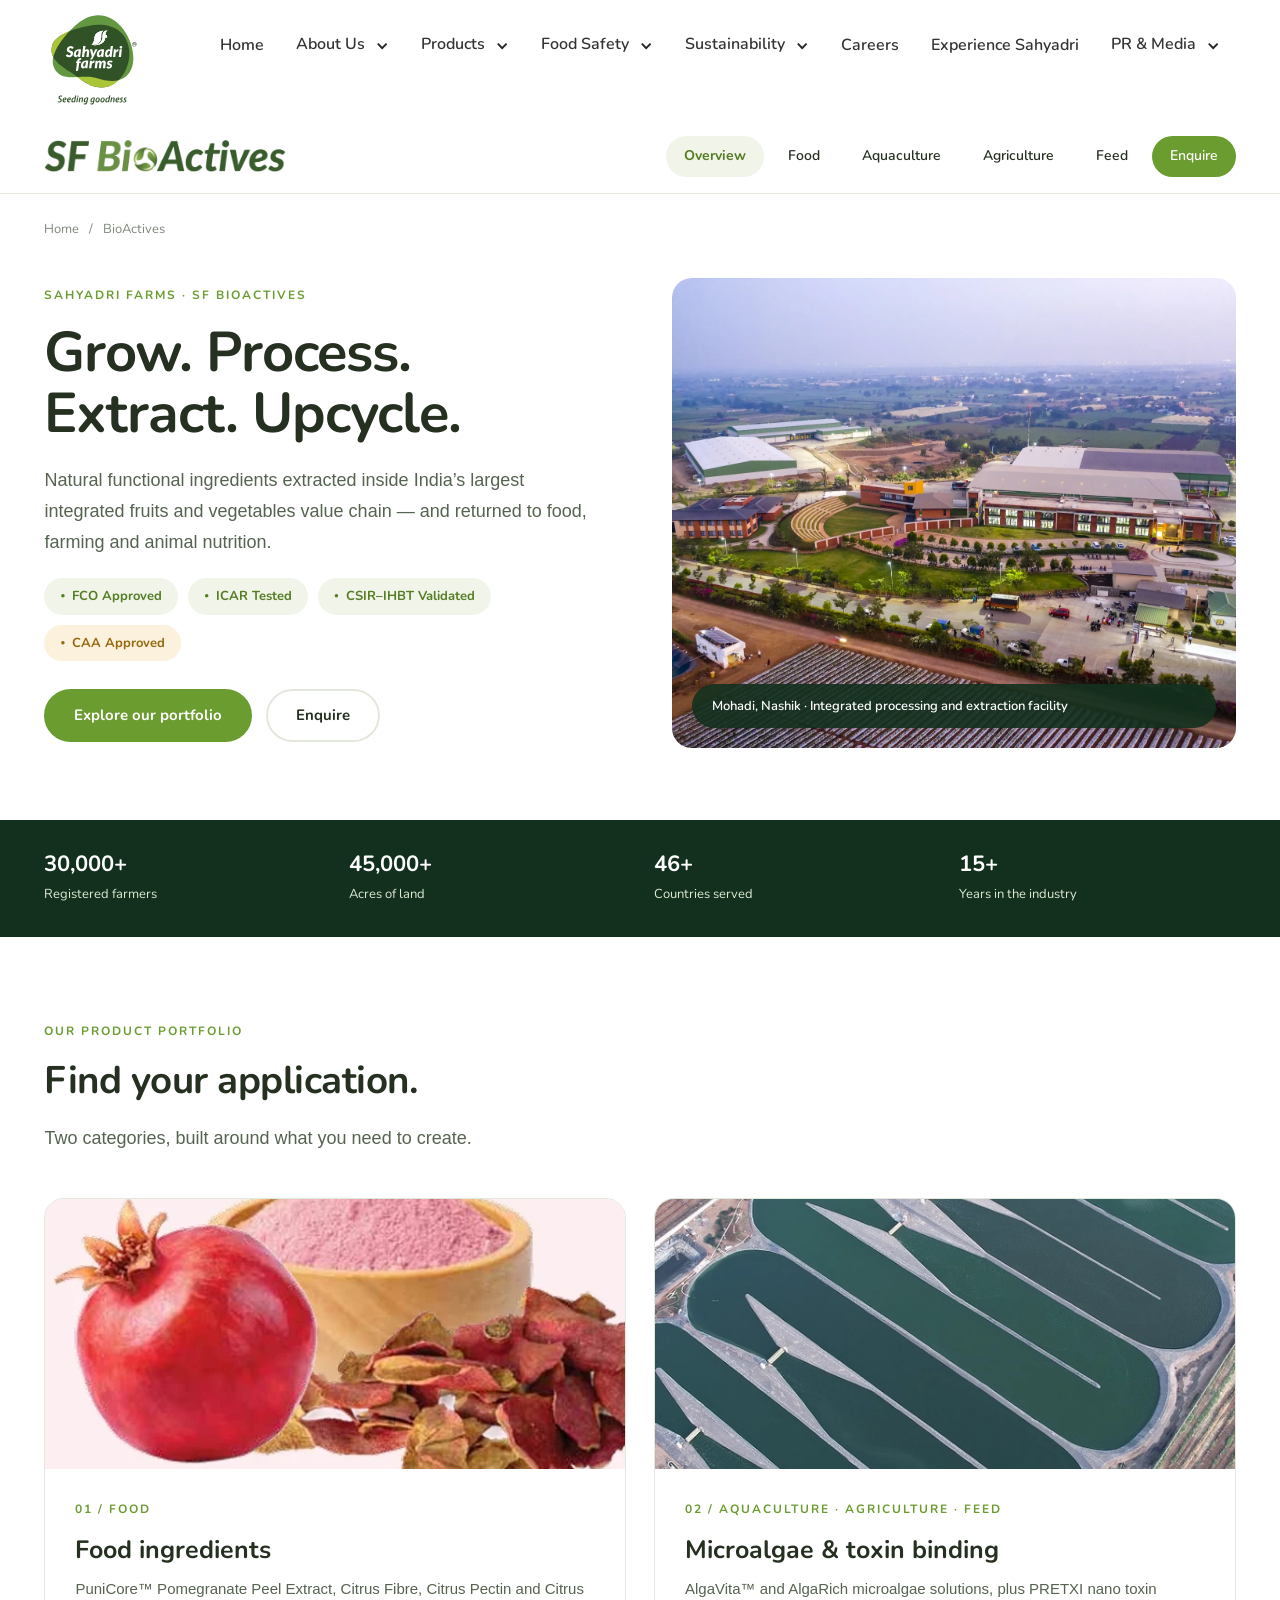
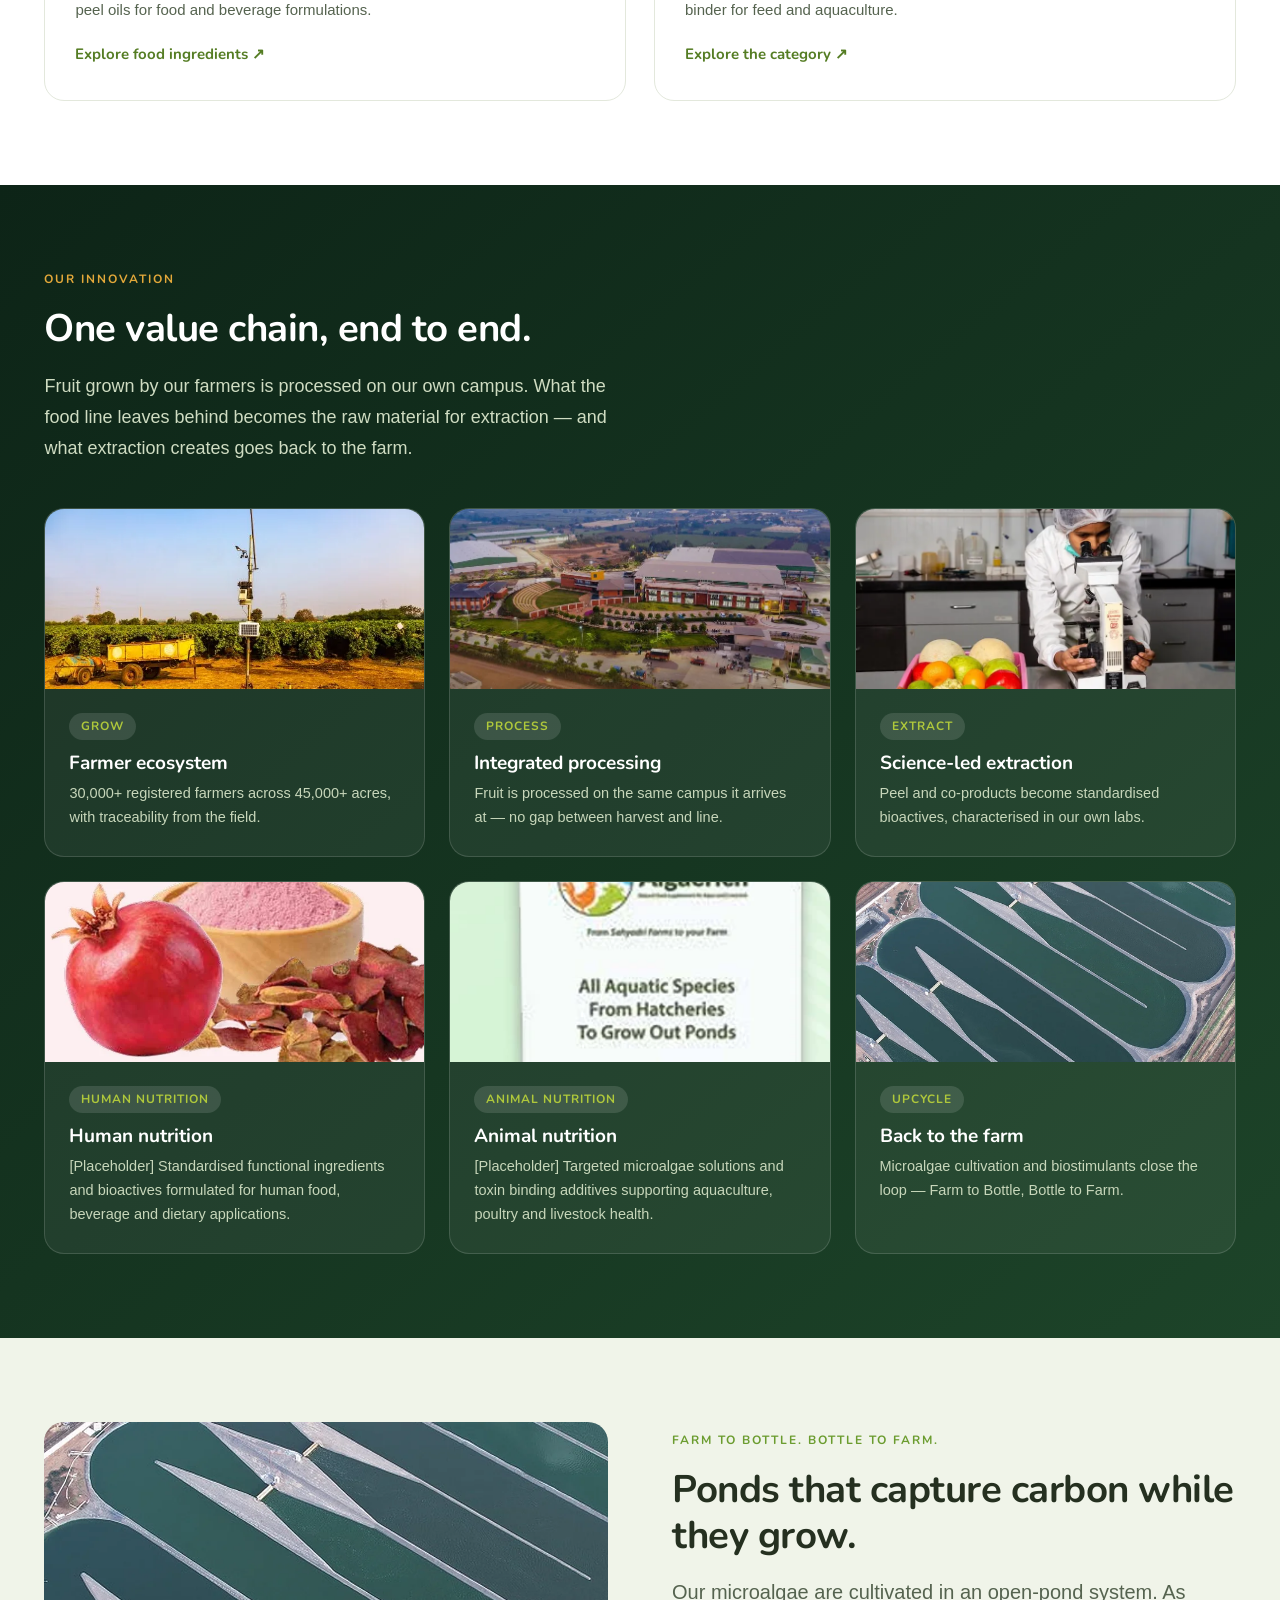
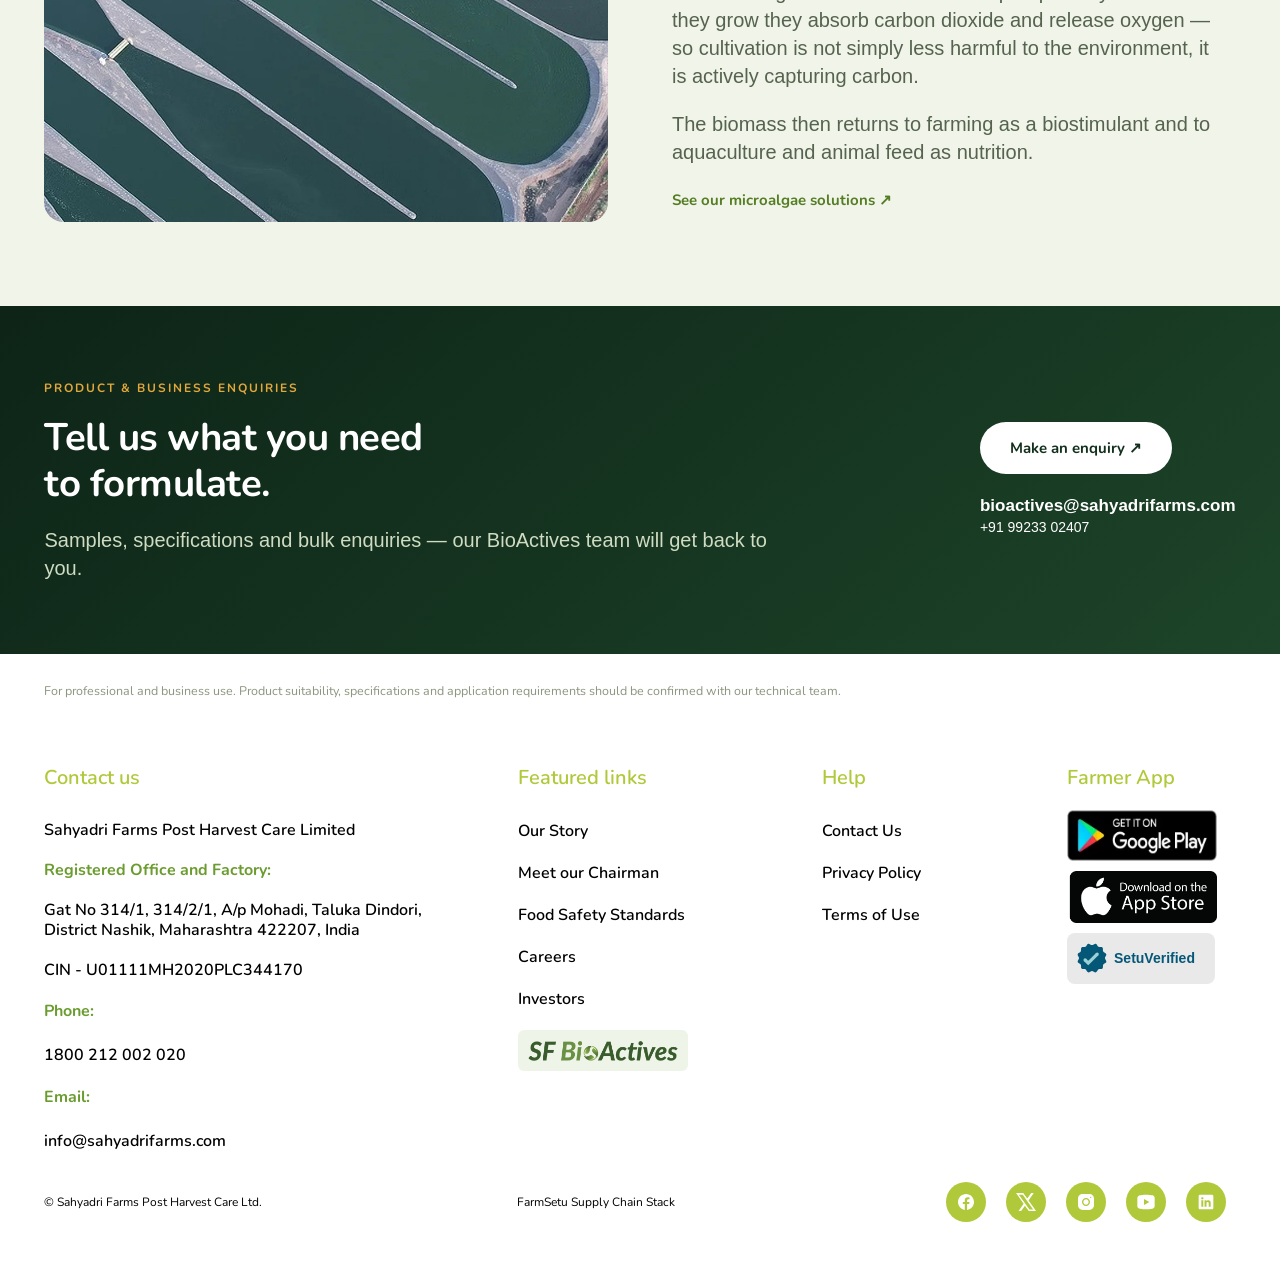
==== commit 8de33472: "Apply V2 feedback updates: headings, capitalization, nutrition steps, and placeholders - #1: Update " ====
--- a/bio-actives.html
+++ b/bio-actives.html
@@ -1 +1 @@
-<!DOCTYPE html><html lang="en" data-wf-site="62551fa7bee8db16e944f95d" data-wf-page="6451f20de6ab51c11d7281f7"><head><meta charset="utf-8"><meta name="viewport" content="width=device-width,initial-scale=1"><title>Natural functional ingredients | SF BioActives</title><link rel="icon" href="assets/logo%20(1)%20(2).webp"><link rel="stylesheet" href="assets/site-fonts.css"><link rel="stylesheet" href="assets/webflow-shared.css"><style>.w-webflow-badge{display:none!important}</style><meta name="description" content="Explore food ingredients, microalgae and toxin binder solutions from Sahyadri Farms."><meta property="og:title" content="Natural functional ingredients | SF BioActives"><meta property="og:description" content="Explore food ingredients, microalgae and toxin binder solutions from Sahyadri Farms."><link rel="stylesheet" href="assets/bio-actives.css?v=v15"></head><body><a href="#bio-main" style="position:absolute;left:-10000px" onfocus="this.style.left='12px'" onblur="this.style.left='-10000px'">Skip to content</a><div bind="11a788a2-a2bd-2140-ccd1-12ca644b210e" class="header-section-2"><div data-animation="default" class="navbar11_component w-nav" data-easing2="ease" data-easing="ease" data-collapse="medium" data-w-id="b6bd13ec-e638-4af0-0da8-ce3b8dacf3e6" role="banner" data-duration="400" bind="b6bd13ec-e638-4af0-0da8-ce3b8dacf3e6"><div class="main-header-container"><a href="https://www.sahyadrifarms.com/" class="navbar11_logo-link w-nav-brand"><img src="assets/625cf519082278b79e72983f_Sahyadri_logo_size_5.54_in%20(1)-ai.svg" loading="lazy" alt="" class="main-header-logo"></a><a href="https://www.townscript.com/e/copy-of-the-vineyard-ultra-413204?fbclid=IwAR3aPaO8YxBANcYs_qrwce-fTKvbnLHiBgy1yIb55xZbuguWOdaVI-juPLk" class="navbar11_logo-link-copy w-nav-brand"><img src="assets/SF%20ultra%20marathon%20logo-3.png" loading="lazy" alt="" class="main-header-logo-copy"></a><nav role="navigation" class="navbar11_menu w-nav-menu"><a href="https://www.sahyadrifarms.com/" class="nav-link-caeers w-nav-link"><strong class="text-careers">Home</strong></a><div data-hover="true" data-delay="100" bind="b6bd13ec-e638-4af0-0da8-ce3b8dacf3ed" data-w-id="b6bd13ec-e638-4af0-0da8-ce3b8dacf3ed" class="navbar11_menu-dropdown w-dropdown"><div class="navbar11_dropdown-toggle w-dropdown-toggle"><div bind="b6bd13ec-e638-4af0-0da8-ce3b8dacf3ef" class="dropdown-icon w-icon-dropdown-toggle"></div><div><a href="bio-actives.html"><strong class="bold-text-3">About Us</strong></a></div></div><nav class="navbar11_dropdown-list w-dropdown-list"><div class="navbar11_dropdown-link-list"><a href="https://www.sahyadrifarms.com/about-us/our-story" class="navbar11_dropdown-link w-inline-block"><div class="navbar11_text-wrapper"><div class="text-weight-semibold-3">Our story</div></div></a><a href="https://www.sahyadrifarms.com/about-us/our-team" class="navbar11_dropdown-link w-inline-block"><div class="navbar11_text-wrapper"><div class="text-weight-semibold-3">Our team</div></div></a><a href="https://www.sahyadrifarms.com/about-us/milestones" class="navbar11_dropdown-link w-inline-block"><div class="navbar11_text-wrapper"><div class="text-weight-semibold-3">Milestones</div></div></a><div data-hover="true" data-delay="100" bind="15b63626-a4bf-45bc-46a3-632dfaaf27cf" class="navbar11_menu-dropdown w-dropdown"><div class="navbar11_dropdown-toggle-sub-text w-dropdown-toggle"><div bind="15b63626-a4bf-45bc-46a3-632dfaaf27d1" class="dropdown-icon-copy w-icon-dropdown-toggle"></div><div><a href="bio-actives.html"><strong class="bold-text-3">Infrastructure</strong></a></div></div><nav class="navbar11_dropdown-list-copy w-dropdown-list"><div class="navbar11_dropdown-link-list"><a href="https://www.sahyadrifarms.com/post-harvest-infrastructure" class="navbar11_dropdown-link w-inline-block"><div class="navbar11_text-wrapper"><div class="text-weight-semibold-3">Post Harvest Infrastructure</div></div></a><a href="https://www.sahyadrifarms.com/about-us/infrastructure/ffc" class="navbar11_dropdown-link w-inline-block"><div class="navbar11_text-wrapper"><div class="text-weight-semibold-3">FFC</div></div></a></div></nav></div><a href="https://www.sahyadrifarms.com/about-us/skill-development-centre" class="nav-link-text w-inline-block"><div class="navbar11_text-wrapper"><div class="text-weight-semibold-3">Skill Development Centre</div></div></a><a href="https://www.sahyadrifarms.com/investor-relation" class="navbar11_dropdown-link w-inline-block"><div class="navbar11_text-wrapper"><div class="text-weight-semibold-3">Investor Relation</div></div></a></div></nav></div><div data-hover="true" data-delay="0" bind="0b17d4a0-3c8b-4c86-a14d-f7b609b84024" data-w-id="0b17d4a0-3c8b-4c86-a14d-f7b609b84024" class="navbar11_menu-dropdown w-dropdown"><div class="navbar11_dropdown-toggle w-dropdown-toggle"><div bind="0b17d4a0-3c8b-4c86-a14d-f7b609b84026" class="dropdown-icon w-icon-dropdown-toggle"></div><div><a href="bio-actives.html"><strong class="bold-text-3">Products</strong></a></div></div><nav class="pr-nav-dropdown-productt w-dropdown-list"><div class="w-layout-hflex navbar11_dropdown-link-list"><a id="w-node-da858071-4df8-c5ae-22c6-a2f4bd5f49c7-644b210e" href="https://www.sahyadrifarms.com/products/core-crops" class="navbar11_dropdown-link w-inline-block"><div class="navbar11_text-wrapper"><div class="text-weight-semibold-3">Core Crops</div></div></a><a id="w-node-_67d35d69-6214-52e3-e295-047407137557-644b210e" href="https://www.sahyadrifarms.com/products/fresh-fruits" class="navbar11_dropdown-link w-inline-block"><div class="navbar11_text-wrapper"><div class="text-weight-semibold-3">Fresh Fruits</div></div></a><a id="w-node-af5e341f-6a73-9f05-b60d-8ca0737c4cc0-644b210e" href="https://www.sahyadrifarms.com/products/processed-fruits-and-vegetables" class="navbar11_dropdown-link w-inline-block"><div class="navbar11_text-wrapper"><div class="text-weight-semibold-3">Processed Foods</div></div></a><a id="w-node-e33461f8-f2d6-d352-ce09-63bb4c4eca9b-644b210e" href="https://www.sahyadrifarms.com/products/dry-fruits" class="navbar11_dropdown-link w-inline-block"><div><div class="text-weight-semibold-3 navbar11_text-wrapper">Dry Fruits</div></div></a><a id="w-node-_27b6adea-e498-46dc-8285-75a53d129d1d-644b210e" href="https://www.sahyadrifarms.com/frozen-vegetables-wholesale-preservative-free-fruits" class="navbar11_dropdown-link w-inline-block"><div><div class="text-weight-semibold-3 navbar11_text-wrapper">Kitchen Culture</div></div></a><a id="w-node-_5c007fb4-c5d6-a3aa-c84e-1dca9c32ca34-644b210e" href="https://www.sahyadrifarms.com/juice-farm" class="navbar11_dropdown-link hide w-inline-block"><div><div class="text-weight-semibold-3 navbar11_text-wrapper">The Juice Farm </div></div></a><div data-delay="0" data-hover="true" bind="e8865852-1b2f-7567-b86a-7f9b32fd15e5" class="navbar11_menu-dropdown bio hidden w-dropdown"><div class="navbar11_dropdown-toggle bio w-dropdown-toggle"><div bind="e8865852-1b2f-7567-b86a-7f9b32fd15e7" class="dropdown-icon bio-copy w-icon-dropdown-toggle"></div><div class="bold-text-3">Dried Segment</div></div><nav class="pr-nav-dropdown-productt w-dropdown-list"><div class="navbar11_dropdown-link-list"><a id="w-node-a6696567-4bce-60db-64bb-36cdc163b714-644b210e" href="https://www.sahyadrifarms.com/spray-dried" class="navbar11_dropdown-link w-inline-block"><div class="navbar11_text-wrapper"><div class="text-weight-semibold-3">Spray dried</div></div></a><a id="w-node-_98943e55-61ae-a568-8b3b-99ba9d7e6d6a-644b210e" href="https://www.sahyadrifarms.com/freeze-dried" class="navbar11_dropdown-link w-inline-block"><div class="navbar11_text-wrapper"><div class="text-weight-semibold-3">Freeze dried</div></div></a><a id="w-node-_6061c20e-d2d7-371a-0eae-42ac4a675c36-644b210e" href="https://www.sahyadrifarms.com/solar-dried" class="navbar11_dropdown-link w-inline-block"><div class="navbar11_text-wrapper"><div class="text-weight-semibold-3">Solar Dried</div></div></a></div></nav></div><div data-delay="0" data-hover="true" bind="32a297e1-02e4-374f-309d-8bdbd15b97d5" class="navbar11_menu-dropdown bio w-dropdown"><div class="navbar11_dropdown-toggle bio w-dropdown-toggle"><div bind="32a297e1-02e4-374f-309d-8bdbd15b97d7" class="dropdown-icon bio w-icon-dropdown-toggle"></div><div class="bold-text-3">BioActives</div></div><nav class="pr-nav-dropdown-productt w-dropdown-list"><div class="navbar11_dropdown-link-list"><a id="w-node-_32a297e1-02e4-374f-309d-8bdbd15b97dc-644b210e" href="bio-actives.html" class="navbar11_dropdown-link w-inline-block"><div class="navbar11_text-wrapper"><div class="text-weight-semibold-3">BioActives</div></div></a><a href="bio-actives/food.html" class="navbar11_dropdown-link w-inline-block" data-bio-category="food"><div class="navbar11_text-wrapper"><div class="text-weight-semibold-3">Food</div></div></a><a href="bio-actives/aquaculture-agriculture-feed.html" class="navbar11_dropdown-link w-inline-block" data-bio-category="aquaculture-agriculture-feed"><div class="navbar11_text-wrapper"><div class="text-weight-semibold-3">Aquaculture / Agriculture / Feed Industry</div></div></a><a id="w-node-_32a297e1-02e4-374f-309d-8bdbd15b97e0-644b210e" href="https://www.sahyadrifarms.com/plankorevive" class="navbar11_dropdown-link hide w-inline-block"><div class="navbar11_text-wrapper"><div class="text-weight-semibold-3">Plankorevive</div></div></a><a id="w-node-_32a297e1-02e4-374f-309d-8bdbd15b97e4-644b210e" href="https://www.sahyadrifarms.com/pomegranate-based-bioactives" class="navbar11_dropdown-link hide w-inline-block"><div class="navbar11_text-wrapper"><div class="text-weight-semibold-3">Pomegranate Based Bioactives</div></div></a><a id="w-node-_32a297e1-02e4-374f-309d-8bdbd15b97e8-644b210e" href="https://www.sahyadrifarms.com/citrus-based-bioactives" class="navbar11_dropdown-link hide w-inline-block"><div class="navbar11_text-wrapper"><div class="text-weight-semibold-3">Citrus Based Bioactives</div></div></a></div></nav></div><div data-delay="0" data-hover="true" bind="4d8dec73-fd83-8b3c-1732-9c82c4041ebb" class="navbar11_menu-dropdown bio hidden w-dropdown"><div class="navbar11_dropdown-toggle bio w-dropdown-toggle"><div bind="4d8dec73-fd83-8b3c-1732-9c82c4041ebd" class="dropdown-icon bio w-icon-dropdown-toggle"></div><div class="bold-text-3">Microalgae</div></div><nav class="pr-nav-dropdown-productt w-dropdown-list"><div class="navbar11_dropdown-link-list"><a id="w-node-_4d8dec73-fd83-8b3c-1732-9c82c4041ec2-644b210e" href="https://www.sahyadrifarms.com/microalgae" class="navbar11_dropdown-link w-inline-block"><div class="navbar11_text-wrapper"><div class="text-weight-semibold-3">Agriculture</div></div></a><a id="w-node-_4d8dec73-fd83-8b3c-1732-9c82c4041ec6-644b210e" href="https://www.sahyadrifarms.com/plankorevive" class="navbar11_dropdown-link hide w-inline-block"><div class="navbar11_text-wrapper"><div class="text-weight-semibold-3">Plankorevive</div></div></a><a id="w-node-_4d8dec73-fd83-8b3c-1732-9c82c4041eca-644b210e" href="https://www.sahyadrifarms.com/aquaculture" class="navbar11_dropdown-link w-inline-block"><div class="navbar11_text-wrapper"><div class="text-weight-semibold-3">Aquaculture</div></div></a></div></nav></div></div></nav></div><div data-hover="true" data-delay="100" bind="048e5941-d92e-407d-7ae7-375a465c8fdf" data-w-id="048e5941-d92e-407d-7ae7-375a465c8fdf" class="navbar11_menu-dropdown w-dropdown"><div class="navbar11_dropdown-toggle w-dropdown-toggle"><div bind="048e5941-d92e-407d-7ae7-375a465c8fe1" class="dropdown-icon w-icon-dropdown-toggle"></div><div><a href="bio-actives.html"><strong class="bold-text-3">Food Safety</strong></a></div></div><nav class="navbar_dropdown w-dropdown-list"><div class="navbar11_dropdown-link-list"><a href="https://www.sahyadrifarms.com/food-safety/standards" class="navbar11_dropdown-link w-inline-block"><div class="navbar11_text-wrapper"><div class="text-weight-semibold-3">Standards</div></div></a><a href="https://www.sahyadrifarms.com/food-safety/traceability" class="navbar11_dropdown-link w-inline-block"><div class="navbar11_text-wrapper"><div class="text-weight-semibold-3">Traceability</div></div></a></div></nav></div><div data-hover="true" data-delay="100" bind="50d8fd95-9f67-b42e-c43a-90d43d9ea6a4" class="navbar11_menu-dropdown w-dropdown"><div class="navbar11_dropdown-toggle w-dropdown-toggle"><div bind="50d8fd95-9f67-b42e-c43a-90d43d9ea6a6" class="dropdown-icon w-icon-dropdown-toggle"></div><div><a href="bio-actives.html"><strong class="bold-text-3">Sustainability</strong></a></div></div><nav class="navbar_dropdown w-dropdown-list"><div class="navbar11_dropdown-link-list"><a href="https://www.sahyadrifarms.com/sustainability/environment" class="navbar11_dropdown-link w-inline-block"><div class="navbar11_text-wrapper"><div class="text-weight-semibold-3">Environment</div></div></a><a href="https://www.sahyadrifarms.com/sustainability/transparency-and-fair-equity" class="navbar11_dropdown-link w-inline-block"><div class="navbar11_text-wrapper"><div class="text-weight-semibold-3">Transparency and Fair Equity</div></div></a><a href="https://www.sahyadrifarms.com/expert-association" class="navbar11_dropdown-link w-inline-block"><div class="navbar11_text-wrapper"><div class="text-weight-semibold-3">Association with Experts</div></div></a></div></nav></div><a href="https://www.sahyadrifarms.com/careers" class="nav-link-caeers w-nav-link"><strong class="text-careers">Careers</strong></a><a href="https://www.sahyadrifarms.com/experience-sahyadri" class="nav-link-caeers w-nav-link"><strong class="text-careers">Experience Sahyadri</strong></a><a href="https://www.sahyadrifarms.com/pr-media" class="nav-link-caeers pr-media w-nav-link"><strong class="text-careers">PR &amp; Media</strong></a><div data-hover="true" data-delay="100" bind="dc3a9e29-e383-077d-5385-e776fe84f732" class="navbar11_menu-dropdown w-dropdown"><div class="navbar11_dropdown-toggle w-dropdown-toggle"><div bind="dc3a9e29-e383-077d-5385-e776fe84f734" class="dropdown-icon w-icon-dropdown-toggle"></div><div><a href="bio-actives.html"><strong class="bold-text-3">PR &amp; Media</strong></a></div></div><nav class="navbar_dropdown w-dropdown-list"><div class="navbar11_dropdown-link-list"><a href="https://www.sahyadrifarms.com/pr-media" class="navbar11_dropdown-link w-inline-block"><div class="navbar11_text-wrapper"><div class="text-weight-semibold-3">PR &amp; Media</div></div></a><a href="https://www.sahyadrifarms.com/blog" class="navbar11_dropdown-link w-inline-block"><div class="navbar11_text-wrapper"><div class="text-weight-semibold-3">Blogs</div></div></a></div></nav></div></nav><div class="navbar11_menu-button w-nav-button"><div class="menu-icon1"><div class="menu-icon1_line-top"></div><div class="menu-icon1_line-middle"><div class="menu-icon_line-middle-inner"></div></div><div class="menu-icon1_line-bottom"></div></div></div></div></div></div><main class="ba" id="bio-main"><div class="ba-bar"><div class="ba-wrap"><a class="ba-brand" href="bio-actives.html"><img src="assets/SFB_logo-2.png" alt="SF BioActives"></a><nav class="ba-nav" aria-label="Bio-Actives"><a href="bio-actives.html" aria-current="page">Overview</a><a href="bio-actives/food.html">Food</a><a href="bio-actives/aquaculture-agriculture-feed.html#aquaculture">Aquaculture</a><a href="bio-actives/aquaculture-agriculture-feed.html#agriculture">Agriculture</a><a href="bio-actives/aquaculture-agriculture-feed.html#feed">Feed</a><a class="ba-nav-cta" href="#enquire">Enquire</a></nav></div></div><div class="ba-wrap"><nav class="ba-crumbs" aria-label="Breadcrumb"><a href="https://www.sahyadrifarms.com/">Home</a><span>/</span><span aria-current="page">BioActives</span></nav><section class="ba-hero"><div><div class="ba-eyebrow">Sahyadri Farms · SF BioActives</div><h1>Grow. Process.<br>Extract. Upcycle.</h1><p class="ba-lead">Natural functional ingredients extracted inside India’s largest integrated fruits and vegetables value chain — and returned to food, farming and animal nutrition.</p><div class="ba-badges"><span class="ba-badge">FCO Approved</span><span class="ba-badge">ICAR Tested</span><span class="ba-badge">CSIR–IHBT Validated</span><span class="ba-badge gold">CAA Approved</span></div><div class="ba-actions"><a class="ba-button" href="#categories">Explore our portfolio</a><a class="ba-button outline" href="mailto:bioactives@sahyadrifarms.com">Enquire</a></div></div><div class="ba-hero-media"><img src="assets/bio-actives/overview-hero.webp" alt="Aerial view of the Sahyadri Farms integrated processing and extraction facility at Mohadi, Nashik" loading="eager" decoding="async" width="1800" height="1199"><div class="ba-caption">Mohadi, Nashik · Integrated processing and extraction facility</div></div></section></div><div class="ba-strip"><div class="ba-wrap"><div><b>30,000+</b><span>Registered farmers</span></div><div><b>45,000+</b><span>Acres of land</span></div><div><b>46+</b><span>Countries served</span></div><div><b>15+</b><span>Years in the industry</span></div></div></div><section class="ba-section" id="categories"><div class="ba-wrap"><div class="ba-intro"><div class="ba-eyebrow">Our product portfolio</div><h2>Find your application.</h2><p class="ba-lead">Two categories, built around what you need to create.</p></div><div class="ba-categories"><a class="ba-category" href="bio-actives/food.html"><img src="assets/bio-actives/pomegranate.webp" alt="Pomegranate fruit with pomegranate peel extract powder and dried peel" loading="lazy" decoding="async"><div class="ba-category-body"><div class="ba-eyebrow">01 / Food</div><h3>Food ingredients</h3><p>PuniCore™ pomegranate peel extract, citrus fibre, citrus pectin and citrus peel oils for food and beverage formulations.</p><span class="ba-text-link">Explore food ingredients ↗</span></div></a><a class="ba-category" href="bio-actives/aquaculture-agriculture-feed.html"><img src="assets/bio-actives/ponds-wide.webp" alt="Open-pond microalgae cultivation system at Sahyadri Farms" loading="lazy" decoding="async"><div class="ba-category-body"><div class="ba-eyebrow">02 / Aquaculture · Agriculture · Feed</div><h3>Microalgae &amp; toxin binding</h3><p>AlgaVita™ and AlgaRich microalgae solutions, plus PRETXI nano toxin binder for feed and aquaculture.</p><span class="ba-text-link">Explore the category ↗</span></div></a></div></div></section><section class="ba-section forest" id="innovation"><div class="ba-wrap"><div class="ba-intro"><div class="ba-eyebrow">Our innovation</div><h2>One value chain, end to end.</h2><p class="ba-lead">Fruit grown by our farmers is processed on our own campus. What the food line leaves behind becomes the raw material for extraction — and what extraction creates goes back to the farm.</p></div><div class="ba-steps"><div class="ba-step"><img src="assets/bio-actives/rd-farm.webp" alt="Sahyadri Farms research and development farm with field monitoring station" loading="lazy" decoding="async"><div class="ba-step-body"><span class="ba-number">GROW</span><h3>Farmer ecosystem</h3><p>30,000+ registered farmers across 45,000+ acres, with traceability from the field.</p></div></div><div class="ba-step"><img src="assets/bio-actives/campus.webp" alt="Aerial view of the Sahyadri Farms processing campus" loading="lazy" decoding="async"><div class="ba-step-body"><span class="ba-number">PROCESS</span><h3>Integrated processing</h3><p>Fruit is processed on the same campus it arrives at — no gap between harvest and line.</p></div></div><div class="ba-step"><img src="assets/bio-actives/lab.webp" alt="Scientist analysing fruit samples in the Sahyadri Farms laboratory" loading="lazy" decoding="async"><div class="ba-step-body"><span class="ba-number">EXTRACT</span><h3>Science-led extraction</h3><p>Peel and co-products become standardised bioactives, characterised in our own labs.</p></div></div><div class="ba-step"><img src="assets/bio-actives/ponds-wide.webp" alt="Open microalgae cultivation ponds absorbing carbon dioxide" loading="lazy" decoding="async"><div class="ba-step-body"><span class="ba-number">UPCYCLE</span><h3>Back to the farm</h3><p>Microalgae cultivation and biostimulants close the loop — Farm to Bottle, Bottle to Farm.</p></div></div></div></div></section><section class="ba-section sage" id="circular"><div class="ba-wrap ba-split"><div><img src="assets/bio-actives/ponds-wide.webp" alt="Aerial view of the open-pond microalgae cultivation system" loading="lazy" decoding="async"></div><div><div class="ba-eyebrow">Farm to Bottle. Bottle to Farm.</div><h2>Ponds that capture carbon while they grow.</h2><p>Our microalgae are cultivated in an open-pond system. As they grow they absorb carbon dioxide and release oxygen — so cultivation is not simply less harmful to the environment, it is actively capturing carbon.</p><p>The biomass then returns to farming as a biostimulant and to aquaculture and animal feed as nutrition.</p><a class="ba-text-link" href="bio-actives/aquaculture-agriculture-feed.html#microalgae">See our microalgae solutions ↗</a></div></div></section><section class="ba-cta" id="enquire"><div class="ba-wrap"><div><div class="ba-eyebrow">Product &amp; business enquiries</div><h2>Tell us what you need<br>to formulate.</h2><p>Samples, specifications and bulk enquiries — our BioActives team will get back to you.</p></div><div><a class="ba-button light" href="mailto:bioactives@sahyadrifarms.com">Make an enquiry ↗</a><p class="ba-contact"><a href="mailto:bioactives@sahyadrifarms.com">bioactives@sahyadrifarms.com</a></p><p class="ba-small"><a href="tel:+919923302407">+91 99233 02407</a></p></div></div></section><div class="ba-wrap ba-disclaimer">For professional and business use. Product suitability, specifications and application requirements should be confirmed with our technical team.</div></main><div bind="1a312444-901e-8555-bbf1-504a9a10fdab" class="main-footer"><div class="footer-contianer"><div class="w-layout-grid footer-grid-01"><div id="w-node-_1a312444-901e-8555-bbf1-504a9a10fdb7-9a10fdab" class="footer-column-2"><div class="footer-title">Contact us</div><a href="bio-actives.html" class="footer-link-copy">Sahyadri Farms Post Harvest Care Limited<br><strong><br>Registered Office and Factory:<br></strong>‍<br>Gat No 314/1, 314/2/1, A/p Mohadi, Taluka Dindori, <br>District Nashik, Maharashtra 422207, India<br><br>CIN - U01111MH2020PLC344170</a><a href="bio-actives.html" class="footer-link-6"><strong>Phone:<br>‍<br></strong>1800 212 002 020</a><a href="mailto:info@sahyadrifarms.com" class="footer-link-6"><strong>Email:<br>‍<br></strong>info@sahyadrifarms.com</a></div><div class="footer-column-links"><div class="footer-title">Featured links</div><a href="https://www.sahyadrifarms.com/about-us/our-story" class="footer-link-6">Our Story</a><a href="https://www.sahyadrifarms.com/about-us/our-team" class="footer-link-6">Meet our Chairman</a><a href="https://www.sahyadrifarms.com/food-safety/standards" class="footer-link-6">Food Safety Standards</a><a href="https://www.sahyadrifarms.com/careers" class="footer-link-6">Careers</a><a href="https://www.sahyadrifarms.com/investors" class="footer-link-6">Investors</a><a href="https://www.sahyadrifarms.com/bio-actives" class="sf_bio-link w-inline-block"><div class="logo-container"><img src="assets/SFB_logo-2.png" loading="lazy" sizes="(max-width: 479px) 100vw, (max-width: 1439px) 49vw, 50vw" alt="" class="bio-active-logo"></div></a></div><div id="w-node-_1a312444-901e-8555-bbf1-504a9a10fdda-9a10fdab" class="footer-column-help"><div class="footer-title">Help</div><a href="https://www.sahyadrifarms.com/contact-us" class="footer-link-6">Contact Us</a><a href="https://www.sahyadrifarms.com/privacy-policy" class="footer-link-6">Privacy Policy</a><a href="https://www.sahyadrifarms.com/terms-of-use" class="footer-link-6">Terms of Use</a></div><div id="w-node-_3320db21-c37c-c5e6-de27-a47f0c8a517e-9a10fdab" class="footer-column-for-playstore"><div class="footer-title">Farmer App</div><div class="playstore-and-appstore"><a href="https://play.google.com/store/apps/details?id=co.setu.farm" target="_blank" class="app-link w-inline-block"><img src="assets/6260ef4f200c64facaf15855_google_play.webp" loading="lazy" alt="Download SetuFarm App" class="play-store-icon"></a><a href="https://apps.apple.com/in/app/setufarm/id1622183900" target="_blank" class="appstore_link w-inline-block"><img src="assets/app-store-logo.webp" loading="lazy" sizes="(max-width: 479px) 0px, 100vw" alt="Download SetuFarm App" class="apple-icon"></a><a href="https://app.setu.farm/" bind="7660f966-90d2-7f04-cf1f-6906bfbca9ed" class="cta_hero-button footer hide w-button">Enterprise Login</a><a href="https://www.setu.network/sahyadri-farms-profile.html" target="_blank" class="setu-verified-link w-inline-block"><div class="setu-verified"><img width="25" height="" alt="setu verified " src="assets/642a758d7473913bde2e11a3_SetuVerified.svg" loading="lazy" class="verified-logo"><h2 class="heading-65">SetuVerified</h2></div></a></div></div></div><div class="footer-bottom"><a href="https://www.sahyadrifarms.com/terms-of-use" class="secondary-link">© Sahyadri Farms Post Harvest Care Ltd.<br></a><a href="https://farmsetu.co" target="_blank" class="secondary-link middle">FarmSetu Supply Chain Stack</a><div class="footer-social-logo"><a href="https://www.facebook.com/SahyadriFarms/" target="_blank" class="social-link-2 w-inline-block"><img src="assets/icons8-facebook%20(1).svg" alt="" class="social-icon"></a><a href="https://twitter.com/SahyadriFarms" target="_blank" class="social-link-2 w-inline-block"><img src="assets/twitter-icon.svg" alt="" class="social-icon"></a><a href="https://www.instagram.com/sahyadrifarms/" target="_blank" class="social-link-2 w-inline-block"><img src="assets/icons8-instagram.svg" alt="" class="social-icon"></a><a href="https://www.youtube.com/c/SahyadriFarms" target="_blank" class="social-link-2 w-inline-block"><img src="assets/icons8-youtube.svg" alt="" class="social-icon"></a><a href="https://www.linkedin.com/company/sahyadri-farmers-producer-company-limited" target="_blank" class="social-link-2 w-inline-block"><img src="assets/icons8-linkedin.svg" alt="" class="social-icon"></a></div></div></div></div><script src="assets/jquery-site.js"></script><script src="assets/webflow-site.js"></script><script src="assets/bio-actives.js?v=v15" defer></script></body></html>+<!DOCTYPE html><html lang="en" data-wf-site="62551fa7bee8db16e944f95d" data-wf-page="6451f20de6ab51c11d7281f7"><head><meta charset="utf-8"><meta name="viewport" content="width=device-width,initial-scale=1"><title>Natural functional ingredients | SF BioActives</title><link rel="icon" href="assets/logo%20(1)%20(2).webp"><link rel="stylesheet" href="assets/site-fonts.css"><link rel="stylesheet" href="assets/webflow-shared.css"><style>.w-webflow-badge{display:none!important}</style><meta name="description" content="Explore food ingredients, microalgae and toxin binder solutions from Sahyadri Farms."><meta property="og:title" content="Natural functional ingredients | SF BioActives"><meta property="og:description" content="Explore food ingredients, microalgae and toxin binder solutions from Sahyadri Farms."><link rel="stylesheet" href="assets/bio-actives.css?v=v16"></head><body><a href="#bio-main" style="position:absolute;left:-10000px" onfocus="this.style.left='12px'" onblur="this.style.left='-10000px'">Skip to content</a><div bind="11a788a2-a2bd-2140-ccd1-12ca644b210e" class="header-section-2"><div data-animation="default" class="navbar11_component w-nav" data-easing2="ease" data-easing="ease" data-collapse="medium" data-w-id="b6bd13ec-e638-4af0-0da8-ce3b8dacf3e6" role="banner" data-duration="400" bind="b6bd13ec-e638-4af0-0da8-ce3b8dacf3e6"><div class="main-header-container"><a href="https://www.sahyadrifarms.com/" class="navbar11_logo-link w-nav-brand"><img src="assets/625cf519082278b79e72983f_Sahyadri_logo_size_5.54_in%20(1)-ai.svg" loading="lazy" alt="" class="main-header-logo"></a><a href="https://www.townscript.com/e/copy-of-the-vineyard-ultra-413204?fbclid=IwAR3aPaO8YxBANcYs_qrwce-fTKvbnLHiBgy1yIb55xZbuguWOdaVI-juPLk" class="navbar11_logo-link-copy w-nav-brand"><img src="assets/SF%20ultra%20marathon%20logo-3.png" loading="lazy" alt="" class="main-header-logo-copy"></a><nav role="navigation" class="navbar11_menu w-nav-menu"><a href="https://www.sahyadrifarms.com/" class="nav-link-caeers w-nav-link"><strong class="text-careers">Home</strong></a><div data-hover="true" data-delay="100" bind="b6bd13ec-e638-4af0-0da8-ce3b8dacf3ed" data-w-id="b6bd13ec-e638-4af0-0da8-ce3b8dacf3ed" class="navbar11_menu-dropdown w-dropdown"><div class="navbar11_dropdown-toggle w-dropdown-toggle"><div bind="b6bd13ec-e638-4af0-0da8-ce3b8dacf3ef" class="dropdown-icon w-icon-dropdown-toggle"></div><div><a href="bio-actives.html"><strong class="bold-text-3">About Us</strong></a></div></div><nav class="navbar11_dropdown-list w-dropdown-list"><div class="navbar11_dropdown-link-list"><a href="https://www.sahyadrifarms.com/about-us/our-story" class="navbar11_dropdown-link w-inline-block"><div class="navbar11_text-wrapper"><div class="text-weight-semibold-3">Our story</div></div></a><a href="https://www.sahyadrifarms.com/about-us/our-team" class="navbar11_dropdown-link w-inline-block"><div class="navbar11_text-wrapper"><div class="text-weight-semibold-3">Our team</div></div></a><a href="https://www.sahyadrifarms.com/about-us/milestones" class="navbar11_dropdown-link w-inline-block"><div class="navbar11_text-wrapper"><div class="text-weight-semibold-3">Milestones</div></div></a><div data-hover="true" data-delay="100" bind="15b63626-a4bf-45bc-46a3-632dfaaf27cf" class="navbar11_menu-dropdown w-dropdown"><div class="navbar11_dropdown-toggle-sub-text w-dropdown-toggle"><div bind="15b63626-a4bf-45bc-46a3-632dfaaf27d1" class="dropdown-icon-copy w-icon-dropdown-toggle"></div><div><a href="bio-actives.html"><strong class="bold-text-3">Infrastructure</strong></a></div></div><nav class="navbar11_dropdown-list-copy w-dropdown-list"><div class="navbar11_dropdown-link-list"><a href="https://www.sahyadrifarms.com/post-harvest-infrastructure" class="navbar11_dropdown-link w-inline-block"><div class="navbar11_text-wrapper"><div class="text-weight-semibold-3">Post Harvest Infrastructure</div></div></a><a href="https://www.sahyadrifarms.com/about-us/infrastructure/ffc" class="navbar11_dropdown-link w-inline-block"><div class="navbar11_text-wrapper"><div class="text-weight-semibold-3">FFC</div></div></a></div></nav></div><a href="https://www.sahyadrifarms.com/about-us/skill-development-centre" class="nav-link-text w-inline-block"><div class="navbar11_text-wrapper"><div class="text-weight-semibold-3">Skill Development Centre</div></div></a><a href="https://www.sahyadrifarms.com/investor-relation" class="navbar11_dropdown-link w-inline-block"><div class="navbar11_text-wrapper"><div class="text-weight-semibold-3">Investor Relation</div></div></a></div></nav></div><div data-hover="true" data-delay="0" bind="0b17d4a0-3c8b-4c86-a14d-f7b609b84024" data-w-id="0b17d4a0-3c8b-4c86-a14d-f7b609b84024" class="navbar11_menu-dropdown w-dropdown"><div class="navbar11_dropdown-toggle w-dropdown-toggle"><div bind="0b17d4a0-3c8b-4c86-a14d-f7b609b84026" class="dropdown-icon w-icon-dropdown-toggle"></div><div><a href="bio-actives.html"><strong class="bold-text-3">Products</strong></a></div></div><nav class="pr-nav-dropdown-productt w-dropdown-list"><div class="w-layout-hflex navbar11_dropdown-link-list"><a id="w-node-da858071-4df8-c5ae-22c6-a2f4bd5f49c7-644b210e" href="https://www.sahyadrifarms.com/products/core-crops" class="navbar11_dropdown-link w-inline-block"><div class="navbar11_text-wrapper"><div class="text-weight-semibold-3">Core Crops</div></div></a><a id="w-node-_67d35d69-6214-52e3-e295-047407137557-644b210e" href="https://www.sahyadrifarms.com/products/fresh-fruits" class="navbar11_dropdown-link w-inline-block"><div class="navbar11_text-wrapper"><div class="text-weight-semibold-3">Fresh Fruits</div></div></a><a id="w-node-af5e341f-6a73-9f05-b60d-8ca0737c4cc0-644b210e" href="https://www.sahyadrifarms.com/products/processed-fruits-and-vegetables" class="navbar11_dropdown-link w-inline-block"><div class="navbar11_text-wrapper"><div class="text-weight-semibold-3">Processed Foods</div></div></a><a id="w-node-e33461f8-f2d6-d352-ce09-63bb4c4eca9b-644b210e" href="https://www.sahyadrifarms.com/products/dry-fruits" class="navbar11_dropdown-link w-inline-block"><div><div class="text-weight-semibold-3 navbar11_text-wrapper">Dry Fruits</div></div></a><a id="w-node-_27b6adea-e498-46dc-8285-75a53d129d1d-644b210e" href="https://www.sahyadrifarms.com/frozen-vegetables-wholesale-preservative-free-fruits" class="navbar11_dropdown-link w-inline-block"><div><div class="text-weight-semibold-3 navbar11_text-wrapper">Kitchen Culture</div></div></a><a id="w-node-_5c007fb4-c5d6-a3aa-c84e-1dca9c32ca34-644b210e" href="https://www.sahyadrifarms.com/juice-farm" class="navbar11_dropdown-link hide w-inline-block"><div><div class="text-weight-semibold-3 navbar11_text-wrapper">The Juice Farm </div></div></a><div data-delay="0" data-hover="true" bind="e8865852-1b2f-7567-b86a-7f9b32fd15e5" class="navbar11_menu-dropdown bio hidden w-dropdown"><div class="navbar11_dropdown-toggle bio w-dropdown-toggle"><div bind="e8865852-1b2f-7567-b86a-7f9b32fd15e7" class="dropdown-icon bio-copy w-icon-dropdown-toggle"></div><div class="bold-text-3">Dried Segment</div></div><nav class="pr-nav-dropdown-productt w-dropdown-list"><div class="navbar11_dropdown-link-list"><a id="w-node-a6696567-4bce-60db-64bb-36cdc163b714-644b210e" href="https://www.sahyadrifarms.com/spray-dried" class="navbar11_dropdown-link w-inline-block"><div class="navbar11_text-wrapper"><div class="text-weight-semibold-3">Spray dried</div></div></a><a id="w-node-_98943e55-61ae-a568-8b3b-99ba9d7e6d6a-644b210e" href="https://www.sahyadrifarms.com/freeze-dried" class="navbar11_dropdown-link w-inline-block"><div class="navbar11_text-wrapper"><div class="text-weight-semibold-3">Freeze dried</div></div></a><a id="w-node-_6061c20e-d2d7-371a-0eae-42ac4a675c36-644b210e" href="https://www.sahyadrifarms.com/solar-dried" class="navbar11_dropdown-link w-inline-block"><div class="navbar11_text-wrapper"><div class="text-weight-semibold-3">Solar Dried</div></div></a></div></nav></div><div data-delay="0" data-hover="true" bind="32a297e1-02e4-374f-309d-8bdbd15b97d5" class="navbar11_menu-dropdown bio w-dropdown"><div class="navbar11_dropdown-toggle bio w-dropdown-toggle"><div bind="32a297e1-02e4-374f-309d-8bdbd15b97d7" class="dropdown-icon bio w-icon-dropdown-toggle"></div><div class="bold-text-3">BioActives</div></div><nav class="pr-nav-dropdown-productt w-dropdown-list"><div class="navbar11_dropdown-link-list"><a id="w-node-_32a297e1-02e4-374f-309d-8bdbd15b97dc-644b210e" href="bio-actives.html" class="navbar11_dropdown-link w-inline-block"><div class="navbar11_text-wrapper"><div class="text-weight-semibold-3">BioActives</div></div></a><a href="bio-actives/food.html" class="navbar11_dropdown-link w-inline-block" data-bio-category="food"><div class="navbar11_text-wrapper"><div class="text-weight-semibold-3">Food</div></div></a><a href="bio-actives/aquaculture-agriculture-feed.html" class="navbar11_dropdown-link w-inline-block" data-bio-category="aquaculture-agriculture-feed"><div class="navbar11_text-wrapper"><div class="text-weight-semibold-3">Aquaculture / Agriculture / Feed Industry</div></div></a><a id="w-node-_32a297e1-02e4-374f-309d-8bdbd15b97e0-644b210e" href="https://www.sahyadrifarms.com/plankorevive" class="navbar11_dropdown-link hide w-inline-block"><div class="navbar11_text-wrapper"><div class="text-weight-semibold-3">Plankorevive</div></div></a><a id="w-node-_32a297e1-02e4-374f-309d-8bdbd15b97e4-644b210e" href="https://www.sahyadrifarms.com/pomegranate-based-bioactives" class="navbar11_dropdown-link hide w-inline-block"><div class="navbar11_text-wrapper"><div class="text-weight-semibold-3">Pomegranate Based Bioactives</div></div></a><a id="w-node-_32a297e1-02e4-374f-309d-8bdbd15b97e8-644b210e" href="https://www.sahyadrifarms.com/citrus-based-bioactives" class="navbar11_dropdown-link hide w-inline-block"><div class="navbar11_text-wrapper"><div class="text-weight-semibold-3">Citrus Based Bioactives</div></div></a></div></nav></div><div data-delay="0" data-hover="true" bind="4d8dec73-fd83-8b3c-1732-9c82c4041ebb" class="navbar11_menu-dropdown bio hidden w-dropdown"><div class="navbar11_dropdown-toggle bio w-dropdown-toggle"><div bind="4d8dec73-fd83-8b3c-1732-9c82c4041ebd" class="dropdown-icon bio w-icon-dropdown-toggle"></div><div class="bold-text-3">Microalgae</div></div><nav class="pr-nav-dropdown-productt w-dropdown-list"><div class="navbar11_dropdown-link-list"><a id="w-node-_4d8dec73-fd83-8b3c-1732-9c82c4041ec2-644b210e" href="https://www.sahyadrifarms.com/microalgae" class="navbar11_dropdown-link w-inline-block"><div class="navbar11_text-wrapper"><div class="text-weight-semibold-3">Agriculture</div></div></a><a id="w-node-_4d8dec73-fd83-8b3c-1732-9c82c4041ec6-644b210e" href="https://www.sahyadrifarms.com/plankorevive" class="navbar11_dropdown-link hide w-inline-block"><div class="navbar11_text-wrapper"><div class="text-weight-semibold-3">Plankorevive</div></div></a><a id="w-node-_4d8dec73-fd83-8b3c-1732-9c82c4041eca-644b210e" href="https://www.sahyadrifarms.com/aquaculture" class="navbar11_dropdown-link w-inline-block"><div class="navbar11_text-wrapper"><div class="text-weight-semibold-3">Aquaculture</div></div></a></div></nav></div></div></nav></div><div data-hover="true" data-delay="100" bind="048e5941-d92e-407d-7ae7-375a465c8fdf" data-w-id="048e5941-d92e-407d-7ae7-375a465c8fdf" class="navbar11_menu-dropdown w-dropdown"><div class="navbar11_dropdown-toggle w-dropdown-toggle"><div bind="048e5941-d92e-407d-7ae7-375a465c8fe1" class="dropdown-icon w-icon-dropdown-toggle"></div><div><a href="bio-actives.html"><strong class="bold-text-3">Food Safety</strong></a></div></div><nav class="navbar_dropdown w-dropdown-list"><div class="navbar11_dropdown-link-list"><a href="https://www.sahyadrifarms.com/food-safety/standards" class="navbar11_dropdown-link w-inline-block"><div class="navbar11_text-wrapper"><div class="text-weight-semibold-3">Standards</div></div></a><a href="https://www.sahyadrifarms.com/food-safety/traceability" class="navbar11_dropdown-link w-inline-block"><div class="navbar11_text-wrapper"><div class="text-weight-semibold-3">Traceability</div></div></a></div></nav></div><div data-hover="true" data-delay="100" bind="50d8fd95-9f67-b42e-c43a-90d43d9ea6a4" class="navbar11_menu-dropdown w-dropdown"><div class="navbar11_dropdown-toggle w-dropdown-toggle"><div bind="50d8fd95-9f67-b42e-c43a-90d43d9ea6a6" class="dropdown-icon w-icon-dropdown-toggle"></div><div><a href="bio-actives.html"><strong class="bold-text-3">Sustainability</strong></a></div></div><nav class="navbar_dropdown w-dropdown-list"><div class="navbar11_dropdown-link-list"><a href="https://www.sahyadrifarms.com/sustainability/environment" class="navbar11_dropdown-link w-inline-block"><div class="navbar11_text-wrapper"><div class="text-weight-semibold-3">Environment</div></div></a><a href="https://www.sahyadrifarms.com/sustainability/transparency-and-fair-equity" class="navbar11_dropdown-link w-inline-block"><div class="navbar11_text-wrapper"><div class="text-weight-semibold-3">Transparency and Fair Equity</div></div></a><a href="https://www.sahyadrifarms.com/expert-association" class="navbar11_dropdown-link w-inline-block"><div class="navbar11_text-wrapper"><div class="text-weight-semibold-3">Association with Experts</div></div></a></div></nav></div><a href="https://www.sahyadrifarms.com/careers" class="nav-link-caeers w-nav-link"><strong class="text-careers">Careers</strong></a><a href="https://www.sahyadrifarms.com/experience-sahyadri" class="nav-link-caeers w-nav-link"><strong class="text-careers">Experience Sahyadri</strong></a><a href="https://www.sahyadrifarms.com/pr-media" class="nav-link-caeers pr-media w-nav-link"><strong class="text-careers">PR &amp; Media</strong></a><div data-hover="true" data-delay="100" bind="dc3a9e29-e383-077d-5385-e776fe84f732" class="navbar11_menu-dropdown w-dropdown"><div class="navbar11_dropdown-toggle w-dropdown-toggle"><div bind="dc3a9e29-e383-077d-5385-e776fe84f734" class="dropdown-icon w-icon-dropdown-toggle"></div><div><a href="bio-actives.html"><strong class="bold-text-3">PR &amp; Media</strong></a></div></div><nav class="navbar_dropdown w-dropdown-list"><div class="navbar11_dropdown-link-list"><a href="https://www.sahyadrifarms.com/pr-media" class="navbar11_dropdown-link w-inline-block"><div class="navbar11_text-wrapper"><div class="text-weight-semibold-3">PR &amp; Media</div></div></a><a href="https://www.sahyadrifarms.com/blog" class="navbar11_dropdown-link w-inline-block"><div class="navbar11_text-wrapper"><div class="text-weight-semibold-3">Blogs</div></div></a></div></nav></div></nav><div class="navbar11_menu-button w-nav-button"><div class="menu-icon1"><div class="menu-icon1_line-top"></div><div class="menu-icon1_line-middle"><div class="menu-icon_line-middle-inner"></div></div><div class="menu-icon1_line-bottom"></div></div></div></div></div></div><main class="ba" id="bio-main"><div class="ba-bar"><div class="ba-wrap"><a class="ba-brand" href="bio-actives.html"><img src="assets/SFB_logo-2.png" alt="SF BioActives"></a><nav class="ba-nav" aria-label="Bio-Actives"><a href="bio-actives.html" aria-current="page">Overview</a><a href="bio-actives/food.html">Food</a><a href="bio-actives/aquaculture-agriculture-feed.html#aquaculture">Aquaculture</a><a href="bio-actives/aquaculture-agriculture-feed.html#agriculture">Agriculture</a><a href="bio-actives/aquaculture-agriculture-feed.html#feed">Feed</a><a class="ba-nav-cta" href="#enquire">Enquire</a></nav></div></div><div class="ba-wrap"><nav class="ba-crumbs" aria-label="Breadcrumb"><a href="https://www.sahyadrifarms.com/">Home</a><span>/</span><span aria-current="page">BioActives</span></nav><section class="ba-hero"><div><div class="ba-eyebrow">Sahyadri Farms · SF BioActives</div><h1>Grow. Process.<br>Extract. Upcycle.</h1><p class="ba-lead">Natural functional ingredients extracted inside India’s largest integrated fruits and vegetables value chain — and returned to food, farming and animal nutrition.</p><div class="ba-badges"><span class="ba-badge">FCO Approved</span><span class="ba-badge">ICAR Tested</span><span class="ba-badge">CSIR–IHBT Validated</span><span class="ba-badge gold">CAA Approved</span></div><div class="ba-actions"><a class="ba-button" href="#categories">Explore our portfolio</a><a class="ba-button outline" href="mailto:bioactives@sahyadrifarms.com">Enquire</a></div></div><div class="ba-hero-media"><img src="assets/bio-actives/overview-hero.webp" alt="Aerial view of the Sahyadri Farms integrated processing and extraction facility at Mohadi, Nashik" loading="eager" decoding="async" width="1800" height="1199"><div class="ba-caption">Mohadi, Nashik · Integrated processing and extraction facility</div></div></section></div><div class="ba-strip"><div class="ba-wrap"><div><b>30,000+</b><span>Registered farmers</span></div><div><b>45,000+</b><span>Acres of land</span></div><div><b>46+</b><span>Countries served</span></div><div><b>15+</b><span>Years in the industry</span></div></div></div><section class="ba-section" id="categories"><div class="ba-wrap"><div class="ba-intro"><div class="ba-eyebrow">Our product portfolio</div><h2>Find your application.</h2><p class="ba-lead">Two categories, built around what you need to create.</p></div><div class="ba-categories"><a class="ba-category" href="bio-actives/food.html"><img src="assets/bio-actives/pomegranate.webp" alt="Pomegranate fruit with Pomegranate Peel Extract powder and dried peel" loading="lazy" decoding="async"><div class="ba-category-body"><div class="ba-eyebrow">01 / Food</div><h3>Food ingredients</h3><p>PuniCore™ Pomegranate Peel Extract, Citrus Fibre, Citrus Pectin and Citrus peel oils for food and beverage formulations.</p><span class="ba-text-link">Explore food ingredients ↗</span></div></a><a class="ba-category" href="bio-actives/aquaculture-agriculture-feed.html"><img src="assets/bio-actives/ponds-wide.webp" alt="Open-pond microalgae cultivation system at Sahyadri Farms" loading="lazy" decoding="async"><div class="ba-category-body"><div class="ba-eyebrow">02 / Aquaculture · Agriculture · Feed</div><h3>Microalgae &amp; toxin binding</h3><p>AlgaVita™ and AlgaRich microalgae solutions, plus PRETXI nano toxin binder for feed and aquaculture.</p><span class="ba-text-link">Explore the category ↗</span></div></a></div></div></section><section class="ba-section forest" id="innovation"><div class="ba-wrap"><div class="ba-intro"><div class="ba-eyebrow">Our innovation</div><h2>One value chain, end to end.</h2><p class="ba-lead">Fruit grown by our farmers is processed on our own campus. What the food line leaves behind becomes the raw material for extraction — and what extraction creates goes back to the farm.</p></div><div class="ba-steps"><div class="ba-step"><img src="assets/bio-actives/rd-farm.webp" alt="Sahyadri Farms research and development farm with field monitoring station" loading="lazy" decoding="async"><div class="ba-step-body"><span class="ba-number">GROW</span><h3>Farmer ecosystem</h3><p>30,000+ registered farmers across 45,000+ acres, with traceability from the field.</p></div></div><div class="ba-step"><img src="assets/bio-actives/campus.webp" alt="Aerial view of the Sahyadri Farms processing campus" loading="lazy" decoding="async"><div class="ba-step-body"><span class="ba-number">PROCESS</span><h3>Integrated processing</h3><p>Fruit is processed on the same campus it arrives at — no gap between harvest and line.</p></div></div><div class="ba-step"><img src="assets/bio-actives/lab.webp" alt="Scientist analysing fruit samples in the Sahyadri Farms laboratory" loading="lazy" decoding="async"><div class="ba-step-body"><span class="ba-number">EXTRACT</span><h3>Science-led extraction</h3><p>Peel and co-products become standardised bioactives, characterised in our own labs.</p></div></div><div class="ba-step"><img src="assets/bio-actives/pomegranate.webp" alt="Standardised fruit bioactives for human food and nutrition" loading="lazy" decoding="async"><div class="ba-step-body"><span class="ba-number">HUMAN NUTRITION</span><h3>Human nutrition</h3><p>[Placeholder] Standardised functional ingredients and bioactives formulated for human food, beverage and dietary applications.</p></div></div><div class="ba-step"><img src="assets/bio-actives/algarich.webp" alt="Microalgae and feed additive solutions for animal nutrition" loading="lazy" decoding="async"><div class="ba-step-body"><span class="ba-number">ANIMAL NUTRITION</span><h3>Animal nutrition</h3><p>[Placeholder] Targeted microalgae solutions and toxin binding additives supporting aquaculture, poultry and livestock health.</p></div></div><div class="ba-step"><img src="assets/bio-actives/ponds-wide.webp" alt="Open microalgae cultivation ponds absorbing carbon dioxide" loading="lazy" decoding="async"><div class="ba-step-body"><span class="ba-number">UPCYCLE</span><h3>Back to the farm</h3><p>Microalgae cultivation and biostimulants close the loop — Farm to Bottle, Bottle to Farm.</p></div></div></div></div></section><section class="ba-section sage" id="circular"><div class="ba-wrap ba-split"><div><img src="assets/bio-actives/ponds-wide.webp" alt="Aerial view of the open-pond microalgae cultivation system" loading="lazy" decoding="async"></div><div><div class="ba-eyebrow">Farm to Bottle. Bottle to Farm.</div><h2>Ponds that capture carbon while they grow.</h2><p>Our microalgae are cultivated in an open-pond system. As they grow they absorb carbon dioxide and release oxygen — so cultivation is not simply less harmful to the environment, it is actively capturing carbon.</p><p>The biomass then returns to farming as a biostimulant and to aquaculture and animal feed as nutrition.</p><a class="ba-text-link" href="bio-actives/aquaculture-agriculture-feed.html#microalgae">See our microalgae solutions ↗</a></div></div></section><section class="ba-cta" id="enquire"><div class="ba-wrap"><div><div class="ba-eyebrow">Product &amp; business enquiries</div><h2>Tell us what you need<br>to formulate.</h2><p>Samples, specifications and bulk enquiries — our BioActives team will get back to you.</p></div><div><a class="ba-button light" href="mailto:bioactives@sahyadrifarms.com">Make an enquiry ↗</a><p class="ba-contact"><a href="mailto:bioactives@sahyadrifarms.com">bioactives@sahyadrifarms.com</a></p><p class="ba-small"><a href="tel:+919923302407">+91 99233 02407</a></p></div></div></section><div class="ba-wrap ba-disclaimer">For professional and business use. Product suitability, specifications and application requirements should be confirmed with our technical team.</div></main><div bind="1a312444-901e-8555-bbf1-504a9a10fdab" class="main-footer"><div class="footer-contianer"><div class="w-layout-grid footer-grid-01"><div id="w-node-_1a312444-901e-8555-bbf1-504a9a10fdb7-9a10fdab" class="footer-column-2"><div class="footer-title">Contact us</div><a href="bio-actives.html" class="footer-link-copy">Sahyadri Farms Post Harvest Care Limited<br><strong><br>Registered Office and Factory:<br></strong>‍<br>Gat No 314/1, 314/2/1, A/p Mohadi, Taluka Dindori, <br>District Nashik, Maharashtra 422207, India<br><br>CIN - U01111MH2020PLC344170</a><a href="bio-actives.html" class="footer-link-6"><strong>Phone:<br>‍<br></strong>1800 212 002 020</a><a href="mailto:info@sahyadrifarms.com" class="footer-link-6"><strong>Email:<br>‍<br></strong>info@sahyadrifarms.com</a></div><div class="footer-column-links"><div class="footer-title">Featured links</div><a href="https://www.sahyadrifarms.com/about-us/our-story" class="footer-link-6">Our Story</a><a href="https://www.sahyadrifarms.com/about-us/our-team" class="footer-link-6">Meet our Chairman</a><a href="https://www.sahyadrifarms.com/food-safety/standards" class="footer-link-6">Food Safety Standards</a><a href="https://www.sahyadrifarms.com/careers" class="footer-link-6">Careers</a><a href="https://www.sahyadrifarms.com/investors" class="footer-link-6">Investors</a><a href="https://www.sahyadrifarms.com/bio-actives" class="sf_bio-link w-inline-block"><div class="logo-container"><img src="assets/SFB_logo-2.png" loading="lazy" sizes="(max-width: 479px) 100vw, (max-width: 1439px) 49vw, 50vw" alt="" class="bio-active-logo"></div></a></div><div id="w-node-_1a312444-901e-8555-bbf1-504a9a10fdda-9a10fdab" class="footer-column-help"><div class="footer-title">Help</div><a href="https://www.sahyadrifarms.com/contact-us" class="footer-link-6">Contact Us</a><a href="https://www.sahyadrifarms.com/privacy-policy" class="footer-link-6">Privacy Policy</a><a href="https://www.sahyadrifarms.com/terms-of-use" class="footer-link-6">Terms of Use</a></div><div id="w-node-_3320db21-c37c-c5e6-de27-a47f0c8a517e-9a10fdab" class="footer-column-for-playstore"><div class="footer-title">Farmer App</div><div class="playstore-and-appstore"><a href="https://play.google.com/store/apps/details?id=co.setu.farm" target="_blank" class="app-link w-inline-block"><img src="assets/6260ef4f200c64facaf15855_google_play.webp" loading="lazy" alt="Download SetuFarm App" class="play-store-icon"></a><a href="https://apps.apple.com/in/app/setufarm/id1622183900" target="_blank" class="appstore_link w-inline-block"><img src="assets/app-store-logo.webp" loading="lazy" sizes="(max-width: 479px) 0px, 100vw" alt="Download SetuFarm App" class="apple-icon"></a><a href="https://app.setu.farm/" bind="7660f966-90d2-7f04-cf1f-6906bfbca9ed" class="cta_hero-button footer hide w-button">Enterprise Login</a><a href="https://www.setu.network/sahyadri-farms-profile.html" target="_blank" class="setu-verified-link w-inline-block"><div class="setu-verified"><img width="25" height="" alt="setu verified " src="assets/642a758d7473913bde2e11a3_SetuVerified.svg" loading="lazy" class="verified-logo"><h2 class="heading-65">SetuVerified</h2></div></a></div></div></div><div class="footer-bottom"><a href="https://www.sahyadrifarms.com/terms-of-use" class="secondary-link">© Sahyadri Farms Post Harvest Care Ltd.<br></a><a href="https://farmsetu.co" target="_blank" class="secondary-link middle">FarmSetu Supply Chain Stack</a><div class="footer-social-logo"><a href="https://www.facebook.com/SahyadriFarms/" target="_blank" class="social-link-2 w-inline-block"><img src="assets/icons8-facebook%20(1).svg" alt="" class="social-icon"></a><a href="https://twitter.com/SahyadriFarms" target="_blank" class="social-link-2 w-inline-block"><img src="assets/twitter-icon.svg" alt="" class="social-icon"></a><a href="https://www.instagram.com/sahyadrifarms/" target="_blank" class="social-link-2 w-inline-block"><img src="assets/icons8-instagram.svg" alt="" class="social-icon"></a><a href="https://www.youtube.com/c/SahyadriFarms" target="_blank" class="social-link-2 w-inline-block"><img src="assets/icons8-youtube.svg" alt="" class="social-icon"></a><a href="https://www.linkedin.com/company/sahyadri-farmers-producer-company-limited" target="_blank" class="social-link-2 w-inline-block"><img src="assets/icons8-linkedin.svg" alt="" class="social-icon"></a></div></div></div></div><script src="assets/jquery-site.js"></script><script src="assets/webflow-site.js"></script><script src="assets/bio-actives.js?v=v16" defer></script></body></html>
--- a/assets/bio-actives.css
+++ b/assets/bio-actives.css
@@ -160,7 +160,7 @@
 .ba-category p { color: var(--body); font-size: 15px }
 
 /* --- value-chain steps -------------------------------------------------- */
-.ba-steps { display: grid; grid-template-columns: repeat(4, 1fr); gap: 24px }
+.ba-steps { display: grid; grid-template-columns: repeat(3, 1fr); gap: 24px }
 .ba-step { background: var(--paper); border-radius: 20px; overflow: hidden; border: 1px solid var(--line) }
 .ba-section.forest .ba-step { background: #ffffff0f; border-color: #ffffff24 }
 .ba-section.forest .ba-step p { color: #c7d6ba }
